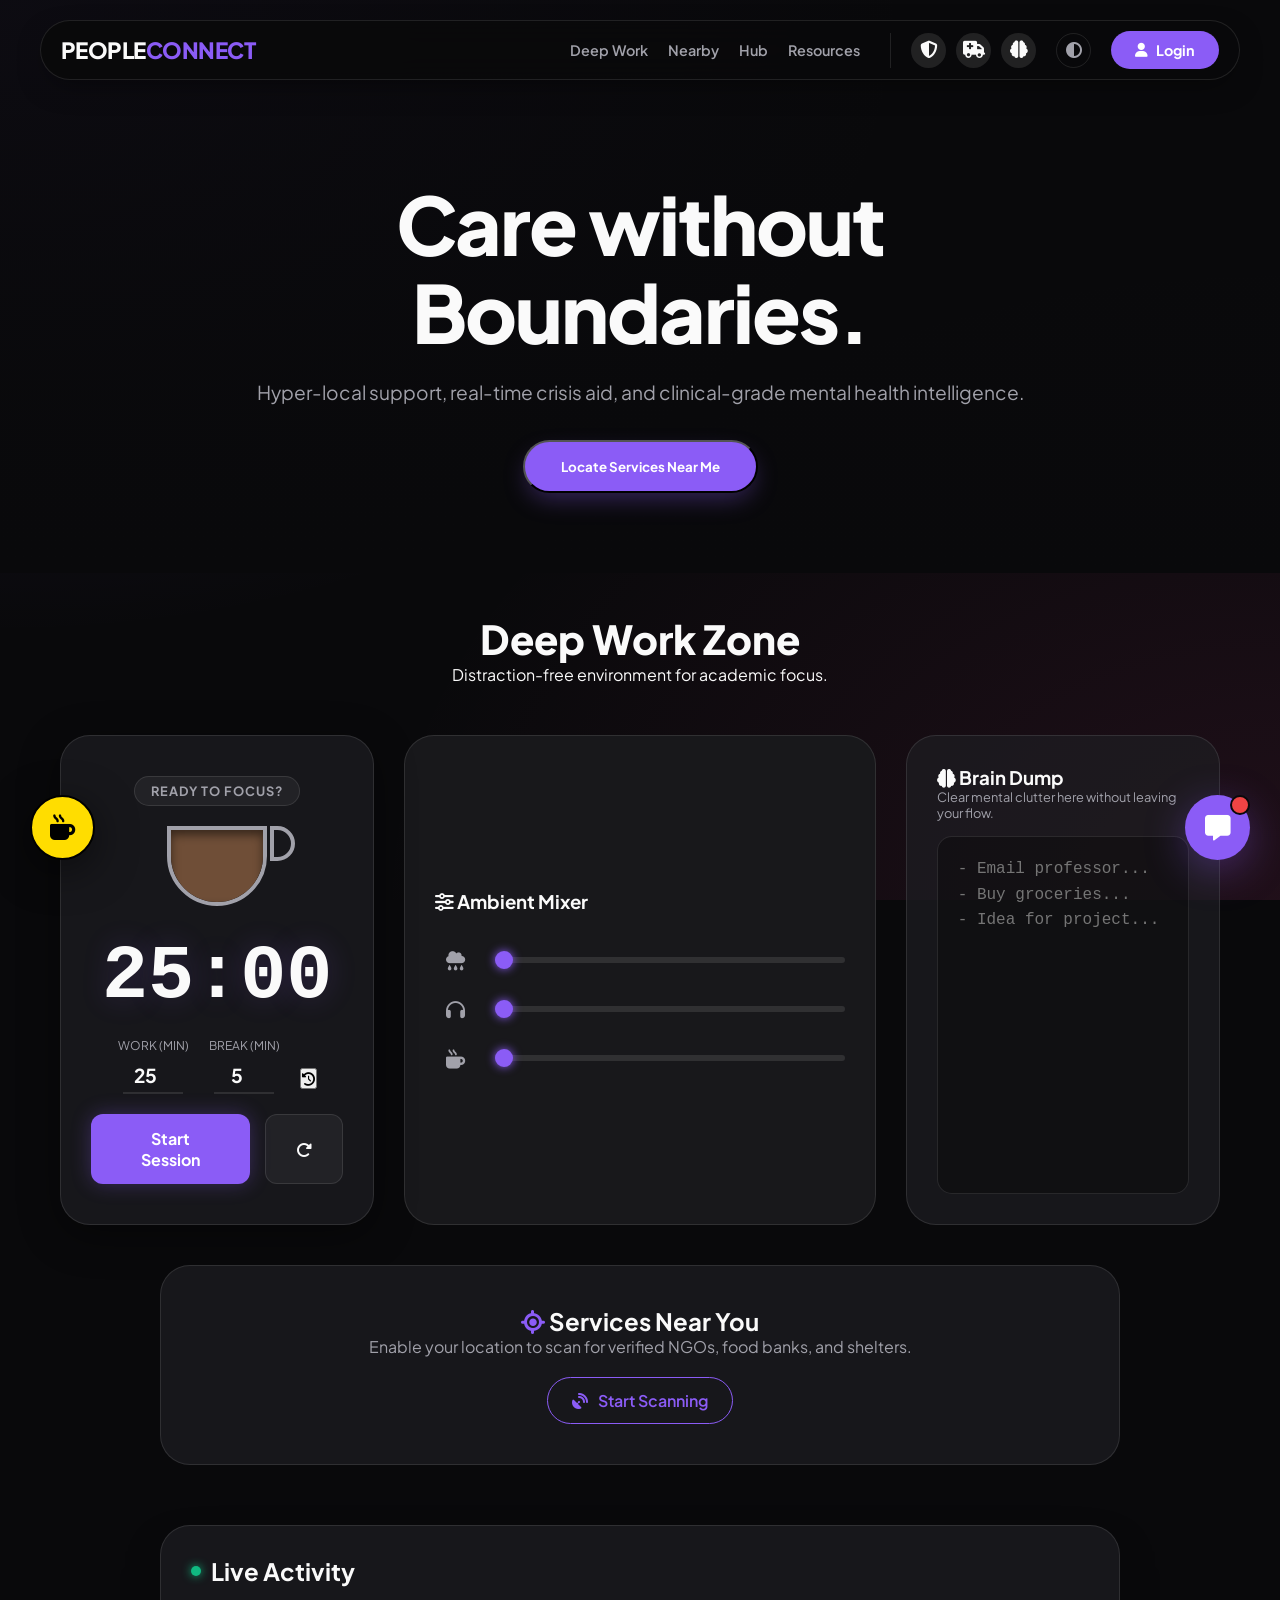
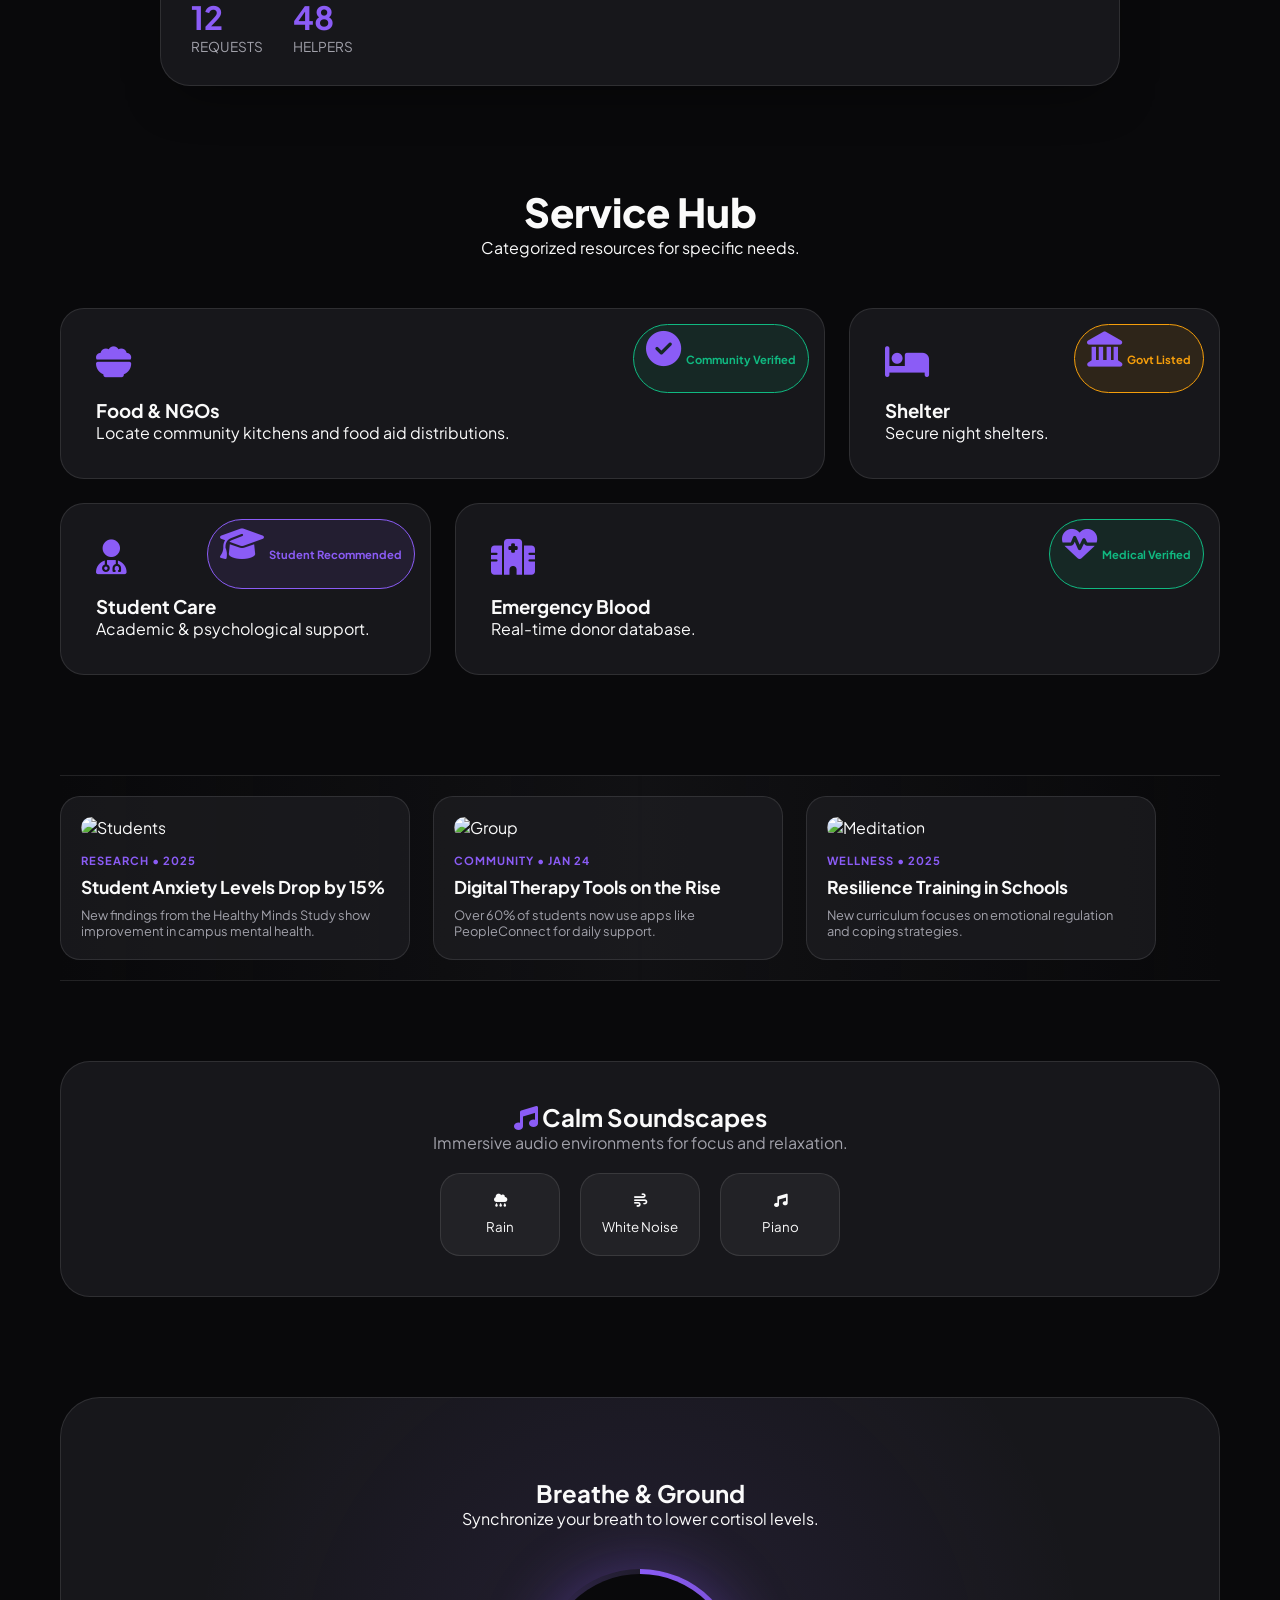
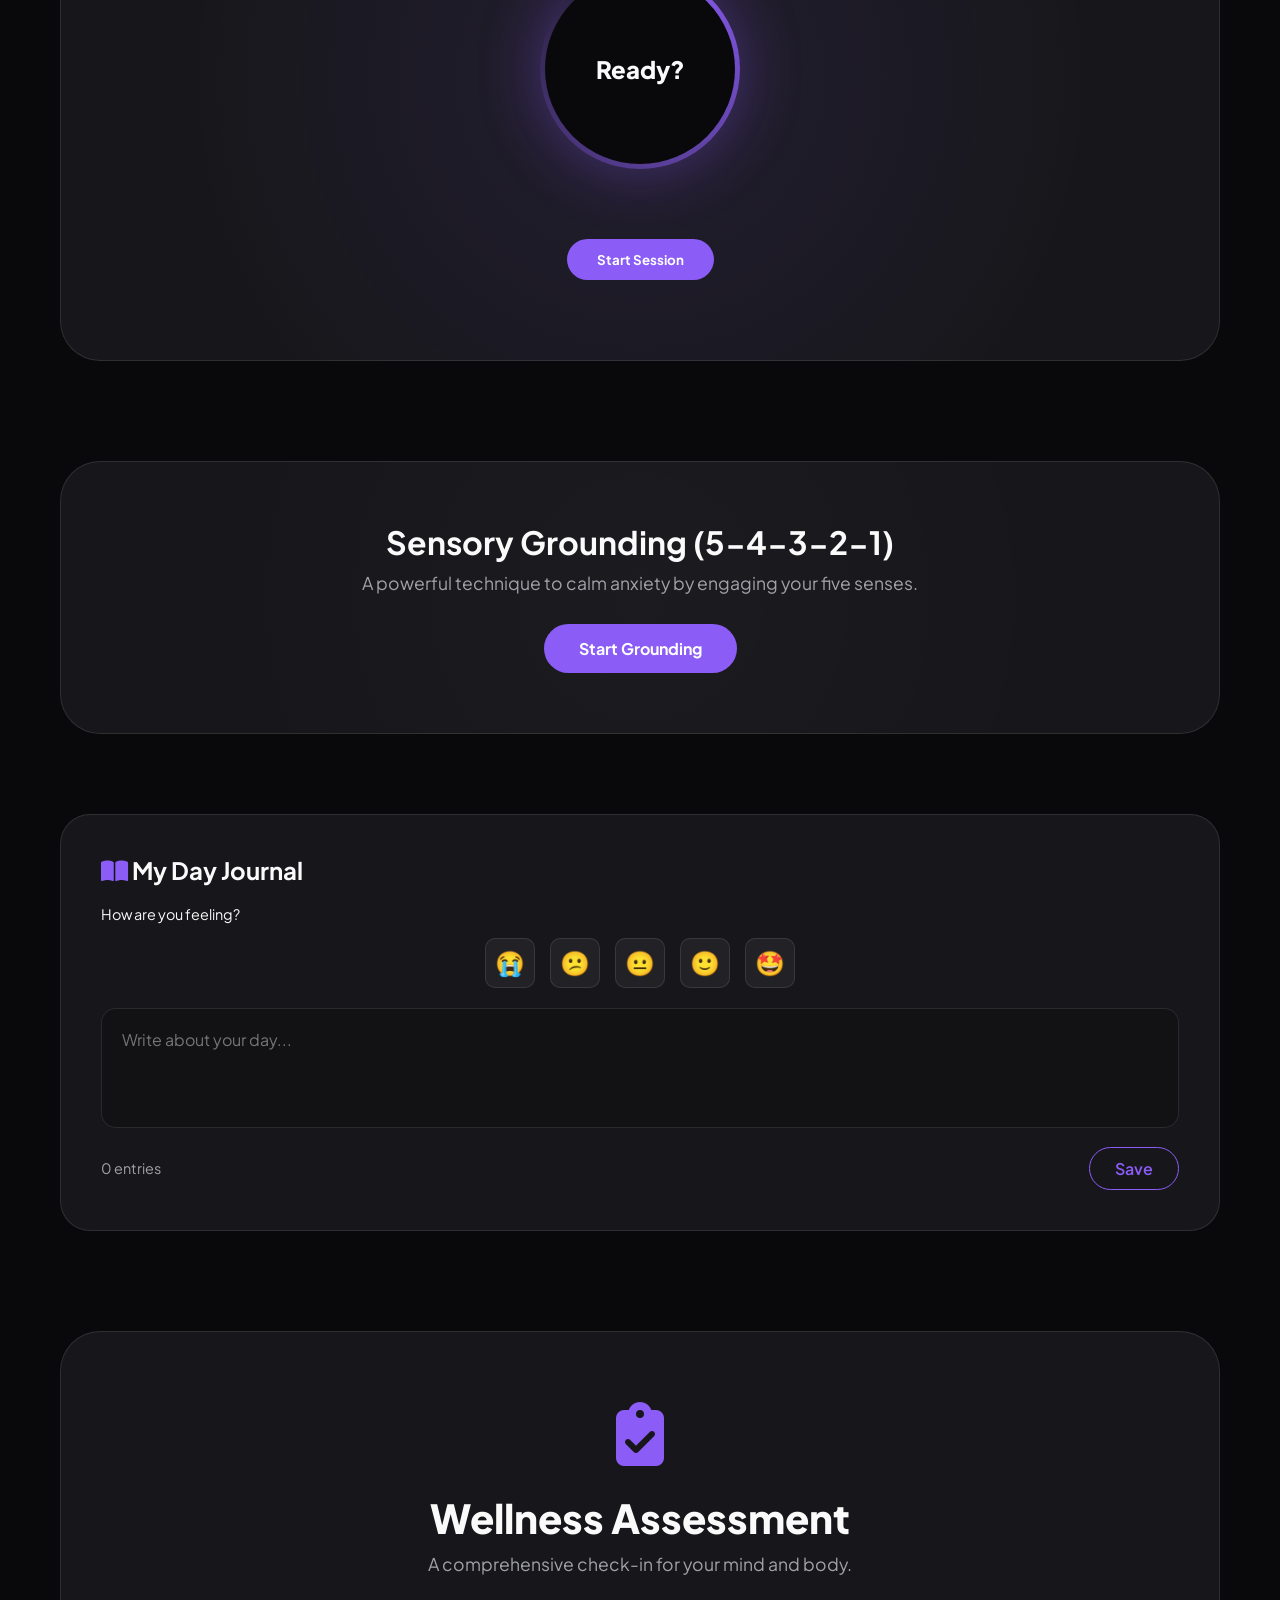
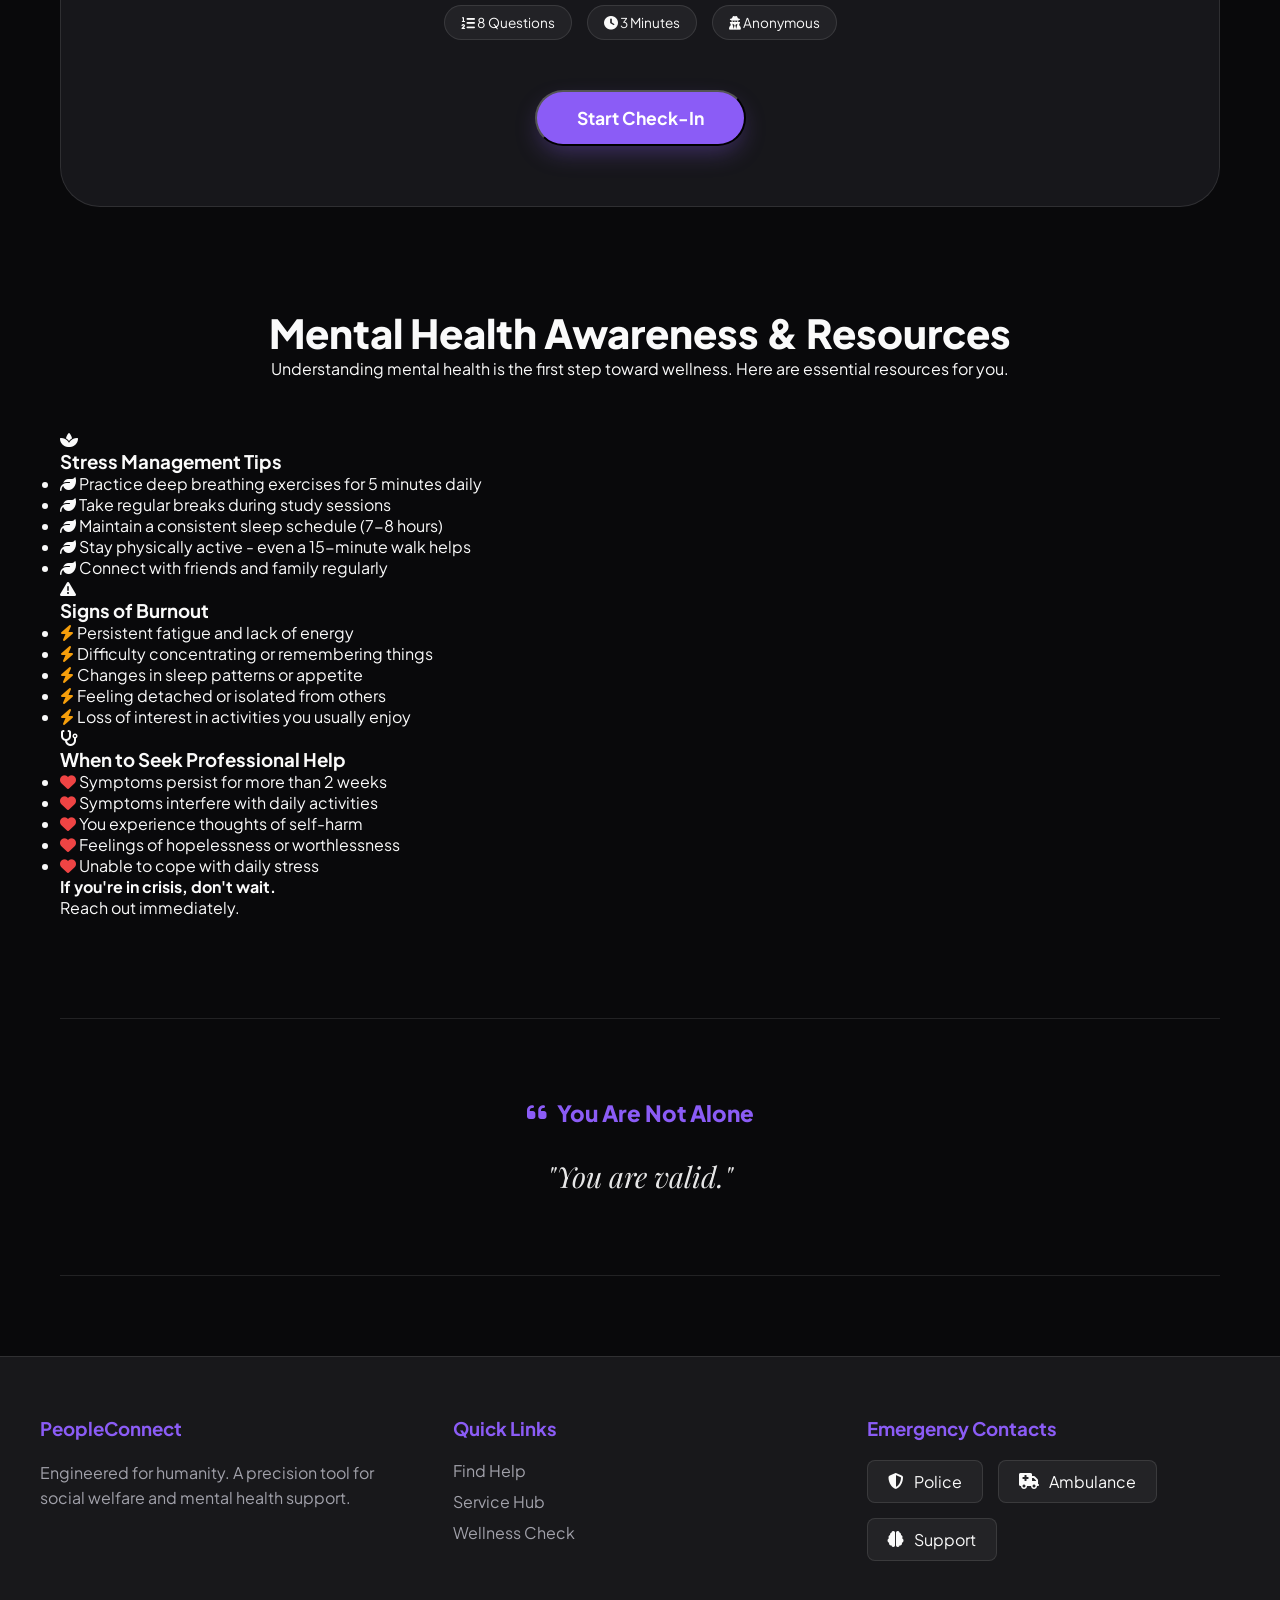
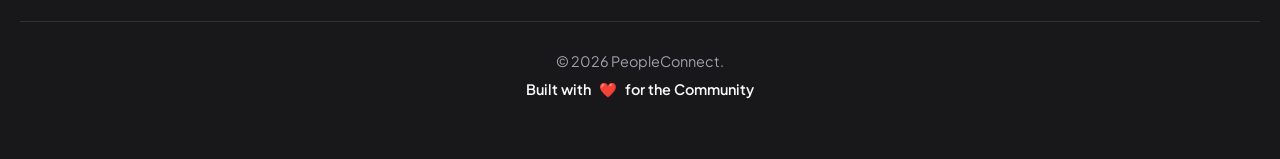
==== index.html @ 2149bcf3 "BUGS FIXED AND SOME FEATURES ADDED ! Here is the updated announcement message, including the importa" ====
<!DOCTYPE html>
<html lang="en">
<head>
<meta charset="UTF-8">
<meta name="viewport" content="width=device-width, initial-scale=1.0">
<title>PeopleConnect | Elite Support Ecosystem</title>

<link href="https://fonts.googleapis.com/css2?family=Plus+Jakarta+Sans:wght@300;400;500;600;700;800&display=swap" rel="stylesheet">
<link href="https://fonts.googleapis.com/css2?family=Playfair+Display:ital,wght@1,500&display=swap" rel="stylesheet">
<link rel="stylesheet" href="https://cdnjs.cloudflare.com/ajax/libs/font-awesome/6.5.1/css/all.min.css">

<script src="https://cdnjs.cloudflare.com/ajax/libs/jspdf/2.5.1/jspdf.umd.min.js"></script>
<script src="https://cdnjs.cloudflare.com/ajax/libs/jspdf-autotable/3.8.2/jspdf.plugin.autotable.min.js"></script>

<link rel="stylesheet" href="style.css">
</head>

<body>

<a href="https://buymeacoffee.com/prakhar_codess" target="_blank" id="bmc-btn" title="Buy Me a Coffee">
    <i class="fa-solid fa-mug-hot"></i>
</a>

<div id="auth-modal" class="modal-overlay">
    <div class="auth-box">
        <i class="fa-solid fa-xmark auth-close" onclick="closeAuth()"></i>
        <div id="login-form" class="form-container active">
            <div class="auth-header"><h2>Welcome Back</h2><p>Login to access tools</p></div>
            <div id="login-error" class="auth-error">Incorrect password. Please try again.</div>
            <form class="auth-form" onsubmit="handleLogin(event)">
                <div class="input-group"><input type="email" id="login-email" required placeholder=" "><label>Email</label></div>
                <div class="input-group"><input type="password" id="login-pass" required placeholder=" "><label>Password</label></div>
                <button type="submit" class="auth-submit" id="login-btn"><span>Log In</span></button>
            </form>
            <div class="social-login">
                <div class="social-btn" onclick="handleSocialLogin('Google')"><i class="fa-brands fa-google"></i> Google</div>
                <div class="social-btn" onclick="handleSocialLogin('GitHub')"><i class="fa-brands fa-github"></i> GitHub</div>
            </div>
            <div class="auth-switch">New here? <span onclick="switchAuth('register')">Create Account</span></div>
        </div>
        <div id="register-form" class="form-container">
            <div class="auth-header"><h2>Join Us</h2><p>Create your account</p></div>
            <form class="auth-form" onsubmit="handleRegister(event)">
                <div class="input-group"><input type="text" id="reg-name" required placeholder=" "><label>Full Name</label></div>
                <div class="input-group"><input type="email" id="reg-email" required placeholder=" "><label>Email</label></div>
                <div class="input-group"><input type="password" id="reg-pass" required placeholder=" "><label>Password</label></div>
                <button type="submit" class="auth-submit" id="reg-btn"><span>Sign Up</span></button>
            </form>
            <div class="auth-switch">Already have an account? <span onclick="switchAuth('login')">Log In</span></div>
        </div>
    </div>
</div>

<div id="profile-modal" class="modal-overlay">
    <div class="profile-box">
        <i class="fa-solid fa-xmark auth-close" onclick="closeProfile()"></i>
        <div class="profile-header">
            <div class="profile-avatar-lg" id="p-avatar">JD</div>
            <h2 id="p-name" style="letter-spacing: -0.5px;">John Doe</h2>
            <div style="display: inline-block; margin-top: 8px; padding: 4px 12px; background: rgba(255,255,255,0.05); border-radius: 50px; font-size: 0.75rem; color: var(--muted);">Member since 2026</div>
        </div>
        
        <div class="profile-body" id="profile-main-view">
            <div class="perf-card" onclick="viewUserHistory('focus')">
                <div class="perf-icon"><i class="fa-solid fa-hourglass-half"></i></div>
                <div>
                    <p style="color:var(--muted); font-size:0.75rem; text-transform: uppercase; letter-spacing: 1px;">Focus Time</p>
                    <h4 style="font-size:1rem; font-weight: 600;" id="p-focus-time">0 mins</h4>
                </div>
            </div>

            <div class="perf-card" onclick="viewUserHistory('surveys')">
                <div class="perf-icon"><i class="fa-solid fa-wave-square"></i></div>
                <div>
                    <p style="color:var(--muted); font-size:0.75rem; text-transform: uppercase; letter-spacing: 1px;">Stress Assessment</p>
                    <h4 style="font-size:1rem; font-weight: 600;" id="p-mood">Not assessed yet</h4>
                </div>
            </div>
            <div class="perf-card" onclick="viewUserHistory('journals')">
                <div class="perf-icon"><i class="fa-solid fa-pen-nib"></i></div>
                <div>
                    <p style="color:var(--muted); font-size:0.75rem; text-transform: uppercase; letter-spacing: 1px;">Reflection Log</p>
                    <h4 style="font-size:1rem; font-weight: 600;" id="p-journal">0 saved entries</h4>
                </div>
            </div>
            <button class="logout-btn" onclick="logout()"><i class="fa-solid fa-arrow-right-from-bracket"></i> Log Out</button>
        </div>

        <div class="history-view" id="profile-history-view">
            <div style="display:flex; justify-content:space-between; align-items:center; margin-bottom:15px;">
                <button class="back-btn" onclick="backToProfileMain()"><i class="fa-solid fa-arrow-left"></i> Back</button>
                <button id="hist-download-btn" class="download-btn-small" style="display:none;" onclick="downloadFocusReport()"><i class="fa-solid fa-download"></i> PDF</button>
            </div>
            <h3 id="history-title" style="margin-bottom: 15px; font-size: 1.2rem;">History</h3>
            <div id="history-content" style="max-height: 300px; overflow-y: auto;">
            </div>
        </div>
    </div>
</div>

<div id="admin-modal" class="modal-overlay">
    <div class="admin-box">
        <div class="admin-header">
            <div style="display:flex; gap:20px;">
                <button class="tab-btn active" onclick="switchAdminTab('users')">All Users</button>
                <button class="tab-btn" onclick="switchAdminTab('surveys')">Survey Data</button>
                <button class="tab-btn" onclick="switchAdminTab('journals')">Journal Entries</button>
            </div>
            <div style="display:flex; gap:15px; align-items:center;">
                <button class="download-btn" onclick="downloadAdminReport()"><i class="fa-solid fa-file-pdf"></i> Download Database</button>
                <i class="fa-solid fa-xmark auth-close" style="position:relative; top:0; right:0;" onclick="closeAdmin()"></i>
            </div>
        </div>
        <div class="admin-content" id="admin-view">
            </div>
    </div>
</div>

<nav>
  <div class="logo">PEOPLE<span>CONNECT</span></div>
  <div class="nav-links">
    <a href="#deepwork" class="link">Deep Work</a>
    <a href="#locator" class="link">Nearby</a>
    <a href="#hub" class="link">Hub</a>
    <a href="#awareness" class="link">Resources</a>
    <div class="nav-emergency">
        <a href="tel:100" class="em-icon police" title="Police"><i class="fa-solid fa-shield-halved"></i></a>
        <a href="tel:108" class="em-icon ambulance" title="Ambulance"><i class="fa-solid fa-truck-medical"></i></a>
        <a href="tel:18005990019" class="em-icon support" title="Support"><i class="fa-solid fa-brain"></i></a>
    </div>
    <span class="toggle-btn" onclick="toggleTheme()"><i class="fa-solid fa-circle-half-stroke"></i></span>
    <button id="nav-login-btn" class="login-btn-nav" onclick="openAuth()"><i class="fa-solid fa-user"></i> Login</button>
    <button id="nav-admin-btn" class="login-btn-nav admin-badge" style="display:none;" onclick="openAdmin()"><i class="fa-solid fa-lock"></i> Admin Panel</button>
    <div id="nav-user-profile" class="user-profile-nav" onclick="openProfile()">
        <div class="user-avatar" id="nav-avatar">JD</div>
        <span style="font-size:0.9rem; font-weight:600;" id="nav-name">John Doe</span>
    </div>
  </div>
</nav>

<header id="hero-header">
  <div class="hero">
    <h1>Care without<br>Boundaries.</h1>
    <p>Hyper-local support, real-time crisis aid, and clinical-grade mental health intelligence.</p>
    <button class="cta-btn" onclick="checkAuth('geo')">Locate Services Near Me</button>
  </div>
</header>

<section id="deepwork" class="deep-work-section">
    <div class="section-head">
        <h2>Deep Work Zone</h2>
        <p>Distraction-free environment for academic focus.</p>
    </div>
    <div class="focus-container">
        
        <div class="focus-timer-box" id="focus-box">
            <div class="timer-progress-bar" id="timer-bar"></div>
            <span id="timer-status" class="timer-status-badge">Ready to Focus?</span>
            <div style="position:relative; width:100px; margin:0 auto;">
                <div class="steam-container">
                    <div class="steam"></div><div class="steam"></div><div class="steam"></div>
                </div>
                <div class="coffee-cup">
                    <div class="coffee-liquid" id="coffee-liquid"></div>
                </div>
                <div class="coffee-handle"></div>
            </div>
            <div class="timer-display" id="timer-display">25:00</div>
            <div class="timer-settings">
                <div class="setting-grp">
                    <label>Work (min)</label>
                    <input type="number" id="work-dur" class="time-input" value="25" min="1" max="90" onchange="updateDuration()">
                </div>
                <div class="setting-grp">
                    <label>Break (min)</label>
                    <input type="number" id="break-dur" class="time-input" value="5" min="1" max="30" onchange="updateDuration()">
                </div>
                <div class="setting-grp" style="justify-content:flex-end; padding-bottom:5px;">
                     <button class="focus-hist-btn" onclick="checkAuth('focus_hist')" title="View Past Sessions"><i class="fa-solid fa-clock-rotate-left"></i></button>
                </div>
            </div>
            <div class="timer-controls">
                <button class="btn-focus btn-start" id="start-btn" onclick="toggleTimer()">Start Session</button>
                <button class="btn-focus btn-reset" onclick="resetTimer()"><i class="fa-solid fa-rotate-right"></i></button>
            </div>
        </div>

        <div class="focus-mixer">
            <h3 style="margin-bottom:10px;"><i class="fa-solid fa-sliders"></i> Ambient Mixer</h3>
            <div class="mixer-track">
                <div class="mixer-icon"><i class="fa-solid fa-cloud-rain"></i></div>
                <input type="range" min="0" max="100" value="0" class="mixer-slider" oninput="adjVol('rain', this.value)">
            </div>
            <div class="mixer-track">
                <div class="mixer-icon"><i class="fa-solid fa-headphones"></i></div>
                <input type="range" min="0" max="100" value="0" class="mixer-slider" oninput="adjVol('lofi', this.value)">
            </div>
            <div class="mixer-track">
                <div class="mixer-icon"><i class="fa-solid fa-mug-hot"></i></div>
                <input type="range" min="0" max="100" value="0" class="mixer-slider" oninput="adjVol('cafe', this.value)">
            </div>
            <audio id="dw-rain" loop src="gentle-rain-07-437321.mp3"></audio>
            <audio id="dw-lofi" loop src="https://cdn.pixabay.com/download/audio/2022/05/27/audio_1808fbf07a.mp3?filename=lofi-study-112191.mp3"></audio>
            <audio id="dw-cafe" loop src="cafe-noise-32940.mp3"></audio>
        </div>

        <div class="focus-notes">
            <h3><i class="fa-solid fa-brain"></i> Brain Dump</h3>
            <p style="font-size:0.8rem; color:var(--muted);">Clear mental clutter here without leaving your flow.</p>
            <textarea class="distraction-pad" id="distract-pad" placeholder="- Email professor... 
- Buy groceries... 
- Idea for project..." oninput="saveDistractions()"></textarea>
        </div>
    </div>
</section>

<div id="locator" class="geo-section">
    <div class="geo-card">
        <div class="geo-header">
            <h2><i class="fa-solid fa-location-crosshairs" style="color:var(--primary)"></i> Services Near You</h2>
            <p style="color:var(--muted)">Enable your location to scan for verified NGOs, food banks, and shelters.</p>
            <button class="geo-btn" onclick="checkAuth('geo')"><i class="fa-solid fa-satellite-dish"></i> Start Scanning</button>
        </div>
        <div id="geo-loader" class="radar-loader"></div>
        <div id="geo-results" class="local-results">
            <div class="loc-card">
                <div class="loc-header"><h3><i class="fa-solid fa-utensils"></i> Community Kitchen</h3><span class="loc-badge badge-open">OPEN NOW</span></div>
                <span class="loc-dist"><i class="fa-solid fa-location-dot"></i> 0.8 km away</span>
                <p class="loc-desc">Free nutritional meals for students and families. No ID required.</p>
                <a href="https://www.google.com/maps/dir/?api=1&destination=Community+Kitchen+Near+Me" target="_blank" class="loc-btn"><i class="fa-solid fa-diamond-turn-right"></i> Get Directions</a>
            </div>
            <div class="loc-card">
                <div class="loc-header"><h3><i class="fa-solid fa-bed"></i> Night Shelter #4</h3><span class="loc-badge badge-close">CLOSING SOON</span></div>
                <span class="loc-dist"><i class="fa-solid fa-location-dot"></i> 1.2 km away</span>
                <p class="loc-desc">Safe sleeping arrangement for tonight. Blankets provided.</p>
                <a href="https://www.google.com/maps/dir/?api=1&destination=Night+Shelter" target="_blank" class="loc-btn"><i class="fa-solid fa-diamond-turn-right"></i> Get Directions</a>
            </div>
             <div class="loc-card">
                <div class="loc-header"><h3><i class="fa-solid fa-user-doctor"></i> City Clinic</h3><span class="loc-badge badge-medical">MEDICAL</span></div>
                <span class="loc-dist"><i class="fa-solid fa-location-dot"></i> 2.5 km away</span>
                <p class="loc-desc">Emergency first aid and counseling services available 24/7.</p>
                <a href="https://www.google.com/maps/dir/?api=1&destination=City+Clinic" target="_blank" class="loc-btn"><i class="fa-solid fa-diamond-turn-right"></i> Get Directions</a>
            </div>
        </div>
    </div>
</div>

<div class="pulse-section">
    <div class="pulse-card">
        <div class="pulse-info">
            <h2><div class="live-dot"></div> Live Activity</h2>
            <div class="pulse-numbers"><div class="p-stat"><h3 id="req-live">12</h3><p>Requests</p></div><div class="p-stat"><h3 id="vol-live">48</h3><p>Helpers</p></div></div>
        </div>
        <div class="graph-visualizer">
            <div class="bar" style="animation-duration: 0.8s"></div><div class="bar" style="animation-duration: 1.2s"></div><div class="bar" style="animation-duration: 0.5s"></div><div class="bar" style="animation-duration: 1.0s"></div>
            <div class="bar" style="animation-duration: 0.7s"></div><div class="bar" style="animation-duration: 1.5s"></div><div class="bar" style="animation-duration: 0.9s"></div><div class="bar" style="animation-duration: 0.6s"></div>
        </div>
    </div>
</div>

<main class="container">
<section id="hub">
  <div class="section-head"><h2>Service Hub</h2><p>Categorized resources for specific needs.</p></div>
  <div class="grid">
    <div class="card large"><div class="trust-badge verify-c"><i class="fa-solid fa-check-circle"></i> Community Verified</div><i class="fa-solid fa-bowl-food"></i><h3>Food & NGOs</h3><p>Locate community kitchens and food aid distributions.</p></div>
    <div class="card"><div class="trust-badge verify-g"><i class="fa-solid fa-landmark"></i> Govt Listed</div><i class="fa-solid fa-bed"></i><h3>Shelter</h3><p>Secure night shelters.</p></div>
    <div class="card"><div class="trust-badge verify-s"><i class="fa-solid fa-graduation-cap"></i> Student Recommended</div><i class="fa-solid fa-user-doctor"></i><h3>Student Care</h3><p>Academic & psychological support.</p></div>
    <div class="card large"><div class="trust-badge verify-c"><i class="fa-solid fa-heart-pulse"></i> Medical Verified</div><i class="fa-solid fa-hospital"></i><h3>Emergency Blood</h3><p>Real-time donor database.</p></div>
  </div>
</section>

<section class="news-section">
    <div class="news-container">
        <div class="news-track">
            <div class="news-card"><img src="https://images.unsplash.com/photo-1523240795612-9a054b0db644?q=80&w=400&auto=format&fit=crop" class="news-img" alt="Students"><div class="news-badge">RESEARCH • 2025</div><div class="news-title">Student Anxiety Levels Drop by 15%</div><div class="news-date">New findings from the Healthy Minds Study show improvement in campus mental health.</div></div>
            <div class="news-card"><img src="https://images.unsplash.com/photo-1552664730-d307ca884978?q=80&w=400&auto=format&fit=crop" class="news-img" alt="Group"><div class="news-badge">COMMUNITY • JAN 24</div><div class="news-title">Digital Therapy Tools on the Rise</div><div class="news-date">Over 60% of students now use apps like PeopleConnect for daily support.</div></div>
            <div class="news-card"><img src="https://images.unsplash.com/photo-1544717305-2782549b5136?q=80&w=400&auto=format&fit=crop" class="news-img" alt="Meditation"><div class="news-badge">WELLNESS • 2025</div><div class="news-title">Resilience Training in Schools</div><div class="news-date">New curriculum focuses on emotional regulation and coping strategies.</div></div>
        </div>
    </div>
</section>

<section class="sound-section">
    <h2><i class="fa-solid fa-music" style="color:var(--primary)"></i> Calm Soundscapes</h2>
    <p style="color:var(--muted)">Immersive audio environments for focus and relaxation.</p>
    <div class="sound-grid">
        <button class="sound-btn" onclick="toggleSound('rain', this)"><i class="fa-solid fa-cloud-rain"></i> Rain</button>
        <button class="sound-btn" onclick="toggleSound('white', this)"><i class="fa-solid fa-wind"></i> White Noise</button>
        <button class="sound-btn" onclick="toggleSound('piano', this)"><i class="fa-solid fa-music"></i> Piano</button>
    </div>
    <audio id="audio-rain" loop src="gentle-rain-07-437321.mp3"></audio>
    <audio id="audio-white" loop src="cafe-noise-32940.mp3"></audio>
    <audio id="audio-piano" loop src="https://cdn.pixabay.com/download/audio/2022/03/09/audio_c8c8a73467.mp3?filename=meditation-piano-11516.mp3"></audio>
</section>

<section id="breathe">
    <div class="breathe-box">
        <h2>Breathe & Ground</h2>
        <p>Synchronize your breath to lower cortisol levels.</p>
        <div class="breath-circle"><span class="breath-text" id="breath-txt">Ready?</span></div>
        <button id="breath-btn" class="breathe-control" onclick="checkAuth('breathe')">Start Session</button>
        <div id="breath-results" class="breathe-results"><h3><i class="fa-solid fa-heart-pulse"></i> Session Complete</h3><p>Great job. Your nervous system is regulating.</p></div>
    </div>
</section>

<section id="grounding">
    <div class="grounding-box">
        <div id="ground-welcome"><h2 class="ground-title">Sensory Grounding (5-4-3-2-1)</h2><p class="ground-desc">A powerful technique to calm anxiety by engaging your five senses.</p><button class="ground-btn" onclick="checkAuth('ground')">Start Grounding</button></div>
        <div id="ground-steps" style="display:none;">
            <div class="ground-step active" id="g-step-1"><span class="ground-count">5</span><div class="ground-icon"><i class="fa-solid fa-eye"></i></div><h3 class="ground-title">Acknowledge 5 things you see</h3><button class="ground-btn" onclick="nextGround(2)">Next <i class="fa-solid fa-arrow-right"></i></button></div>
            <div class="ground-step" id="g-step-2"><span class="ground-count">4</span><div class="ground-icon"><i class="fa-solid fa-hand-holding-heart"></i></div><h3 class="ground-title">Acknowledge 4 things you touch</h3><button class="ground-btn" onclick="nextGround(3)">Next <i class="fa-solid fa-arrow-right"></i></button></div>
            <div class="ground-step" id="g-step-3"><span class="ground-count">3</span><div class="ground-icon"><i class="fa-solid fa-ear-listen"></i></div><h3 class="ground-title">Acknowledge 3 things you hear</h3><button class="ground-btn" onclick="nextGround(4)">Next <i class="fa-solid fa-arrow-right"></i></button></div>
            <div class="ground-step" id="g-step-4"><span class="ground-count">2</span><div class="ground-icon"><i class="fa-solid fa-wind"></i></div><h3 class="ground-title">Acknowledge 2 things you smell</h3><button class="ground-btn" onclick="nextGround(5)">Next <i class="fa-solid fa-arrow-right"></i></button></div>
            <div class="ground-step" id="g-step-5"><span class="ground-count">1</span><div class="ground-icon"><i class="fa-solid fa-mug-hot"></i></div><h3 class="ground-title">Acknowledge 1 thing you taste</h3><button class="ground-btn" onclick="finishGround()">Finish <i class="fa-solid fa-check"></i></button></div>
            <div class="ground-step" id="g-step-done"><div class="ground-icon" style="color:var(--success)"><i class="fa-solid fa-seedling"></i></div><h3 class="ground-title">Grounding Complete</h3><p class="ground-desc">You have successfully centered yourself.</p><button class="ground-btn" onclick="resetGround()">Close</button></div>
        </div>
    </div>
</section>

<section id="journal" class="journal-section">
    <h2><i class="fa-solid fa-book-open" style="color:var(--primary)"></i> My Day Journal</h2>
    <div style="margin-top:20px;">
        <p style="font-size:0.9rem; margin-bottom:10px;">How are you feeling?</p>
        <div class="mood-bar">
            <button class="mood-btn" onclick="selectMood('😭')">😭</button>
            <button class="mood-btn" onclick="selectMood('😕')">😕</button>
            <button class="mood-btn" onclick="selectMood('😐')">😐</button>
            <button class="mood-btn" onclick="selectMood('🙂')">🙂</button>
            <button class="mood-btn" onclick="selectMood('🤩')">🤩</button>
        </div>
    </div>
    <textarea id="journal-entry" class="journal-area" placeholder="Write about your day..."></textarea>
    <div style="display:flex; justify-content:space-between; margin-top:15px; align-items:center;">
        <span id="entry-count" style="color:var(--muted); font-size:0.9rem;">0 entries</span>
        <button class="geo-btn" style="margin:0; padding:10px 25px;" onclick="checkAuth('journal')">Save</button>
    </div>
</section>

<section id="mental">
    <div class="survey-box">
        <div id="survey-welcome" class="survey-welcome">
            <div class="survey-icon-float"><i class="fa-solid fa-clipboard-check"></i></div>
            <h2 style="font-size:2.5rem; margin-bottom:10px; font-weight:800;">Wellness Assessment</h2>
            <p style="color:var(--muted); max-width:600px; margin:0 auto 30px; font-size:1.1rem;">A comprehensive check-in for your mind and body.</p>
            <div class="survey-stats"><span class="stat-chip"><i class="fa-solid fa-list-ol"></i> 8 Questions</span><span class="stat-chip"><i class="fa-solid fa-clock"></i> 3 Minutes</span><span class="stat-chip"><i class="fa-solid fa-user-secret"></i> Anonymous</span></div>
            <button class="cta-btn" style="padding:15px 40px; font-size:1.1rem; margin-top: 20px;" onclick="checkAuth('survey')">Start Check-In</button>
        </div>
        <div id="survey-ui" class="survey-ui">
            <div class="progress-container"><div class="progress-fill" id="survey-fill"></div></div>
            <div id="question-wrapper"></div>
            <div class="survey-nav"><button class="nav-btn btn-prev" id="prev-btn" onclick="prevQuestion()" disabled>Previous</button><button class="nav-btn btn-next" id="next-btn" onclick="nextQuestion()">Next</button></div>
        </div>
        <div id="survey-results" style="display:none; text-align:center; animation:fadeIn 0.5s; padding-top:20px;">
            <div class="score-circle"><div class="score-inner"><div class="score-val" id="result-score">--</div><div class="score-label">Wellness Score</div></div></div>
            <h2 id="res-mood" style="font-size:2rem; color:var(--primary); margin-bottom:10px;">Analyzing...</h2>
            <p id="res-desc" style="color:var(--muted); max-width:600px; margin:0 auto 30px;"></p>
            <div style="display:flex; justify-content:center; gap:15px;"><button class="loc-btn" style="width:auto;" onclick="location.reload()">Retake</button><button class="loc-btn" style="width:auto; background:var(--primary); border:none;" onclick="downloadReport()">Download Report</button></div>
        </div>
    </div>
</section>

<section id="awareness" class="awareness-section">
    <div class="section-head">
        <h2>Mental Health Awareness & Resources</h2>
        <p>Understanding mental health is the first step toward wellness. Here are essential resources for you.</p>
    </div>
    <div class="awareness-grid">
        <div class="aware-card delay-1">
            <div class="aware-icon-box"><i class="fa-solid fa-spa"></i></div>
            <h3>Stress Management Tips</h3>
            <ul class="aware-list">
                <li><i class="fa-solid fa-leaf"></i> Practice deep breathing exercises for 5 minutes daily</li>
                <li><i class="fa-solid fa-leaf"></i> Take regular breaks during study sessions</li>
                <li><i class="fa-solid fa-leaf"></i> Maintain a consistent sleep schedule (7-8 hours)</li>
                <li><i class="fa-solid fa-leaf"></i> Stay physically active - even a 15-minute walk helps</li>
                <li><i class="fa-solid fa-leaf"></i> Connect with friends and family regularly</li>
            </ul>
        </div>

        <div class="aware-card delay-2">
            <div class="aware-icon-box warn-icon"><i class="fa-solid fa-triangle-exclamation"></i></div>
            <h3>Signs of Burnout</h3>
            <ul class="aware-list">
                <li><i class="fa-solid fa-bolt" style="color:var(--warning)"></i> Persistent fatigue and lack of energy</li>
                <li><i class="fa-solid fa-bolt" style="color:var(--warning)"></i> Difficulty concentrating or remembering things</li>
                <li><i class="fa-solid fa-bolt" style="color:var(--warning)"></i> Changes in sleep patterns or appetite</li>
                <li><i class="fa-solid fa-bolt" style="color:var(--warning)"></i> Feeling detached or isolated from others</li>
                <li><i class="fa-solid fa-bolt" style="color:var(--warning)"></i> Loss of interest in activities you usually enjoy</li>
            </ul>
        </div>

        <div class="aware-card delay-3">
            <div class="aware-icon-box med-icon"><i class="fa-solid fa-stethoscope"></i></div>
            <h3>When to Seek Professional Help</h3>
            <ul class="aware-list">
                <li><i class="fa-solid fa-heart" style="color:var(--danger)"></i> Symptoms persist for more than 2 weeks</li>
                <li><i class="fa-solid fa-heart" style="color:var(--danger)"></i> Symptoms interfere with daily activities</li>
                <li><i class="fa-solid fa-heart" style="color:var(--danger)"></i> You experience thoughts of self-harm</li>
                <li><i class="fa-solid fa-heart" style="color:var(--danger)"></i> Feelings of hopelessness or worthlessness</li>
                <li><i class="fa-solid fa-heart" style="color:var(--danger)"></i> Unable to cope with daily stress</li>
            </ul>
            <div class="crisis-box-internal">
                <h4>If you're in crisis, don't wait.</h4>
                <p>Reach out immediately.</p>
            </div>
        </div>
    </div>
</section>

<section class="anon-wall"><div class="anon-title"><i class="fa-solid fa-quote-left"></i> You Are Not Alone</div><div id="quote-display" class="quote-box">"You are valid."</div></section>
</main>

<footer>
    <div class="footer-grid">
        <div class="footer-col"><h3>PeopleConnect</h3><p style="line-height:1.6; color:var(--muted);">Engineered for humanity. A precision tool for social welfare and mental health support.</p></div>
        <div class="footer-col"><h3>Quick Links</h3><a href="#locator" class="footer-link">Find Help</a><a href="#hub" class="footer-link">Service Hub</a><a href="#mental" class="footer-link">Wellness Check</a></div>
        <div class="footer-col"><h3>Emergency Contacts</h3><div class="emergency-row"><a href="tel:100" class="foot-em-btn"><i class="fa-solid fa-shield-halved"></i> Police</a><a href="tel:108" class="foot-em-btn"><i class="fa-solid fa-truck-medical"></i> Ambulance</a><a href="tel:18005990019" class="foot-em-btn"><i class="fa-solid fa-brain"></i> Support</a></div></div>
    </div>
    <div class="bottom-bar"><div>© 2026 PeopleConnect.</div><div class="community-line">Built with <span style="color:var(--danger)">❤️</span> for the Community</div></div>
</footer>

<div id="chat-btn" onclick="toggleChat()"><i class="fa-solid fa-message"></i><div class="notif-badge"></div></div>
<div id="chat-interface"><div class="chat-head"><span>PC Assistant</span><i class="fa-solid fa-xmark" onclick="toggleChat()" style="cursor:pointer"></i></div><div class="chat-body" id="chat-box"><div class="chat-bubble bot-msg">Hello! Ask me about Food, Shelter, or Support.</div></div><div class="chat-foot"><input type="text" id="chat-input" placeholder="Type a message..." onkeypress="checkEnter(event)"><i class="fa-solid fa-paper-plane" style="color:var(--primary); cursor:pointer;" onclick="sendMsg()"></i></div></div>

<script src="script.js"></script>

</body>
</html>
---- style.css ----
/* ================= ROOT VARIABLES ================= */
:root{
  --primary: #8b5cf6;
  --primary-dark: #7c3aed;
  --glow: rgba(139,92,246,0.35);
  --bg: #09090b;
  --card: rgba(30,30,35,0.7);
  --glass: rgba(255, 255, 255, 0.05);
  --border: rgba(255,255,255,0.1);
  --text: #fafafa;
  --muted: #a1a1aa;
  --success: #10b981;
  --danger: #ef4444;
  --warning: #f59e0b;
  --medical: #6366f1;
  --coffee: #6F4E37;
  --coffee-light: #8B6248;
}

body.contrast{
  --bg: #ffffff;
  --card: #f4f4f5;
  --border: #e4e4e7;
  --text: #18181b;
  --muted: #52525b;
  --primary: #4f46e5;
  --glow: rgba(79, 70, 229, 0.2);
}

/* DEEP WORK FOCUS MODE OVERRIDES */
body.deep-focus-mode {
    --bg: #050505;
}
body.deep-focus-mode nav, 
body.deep-focus-mode footer,
body.deep-focus-mode #hero-header,
body.deep-focus-mode #locator,
body.deep-focus-mode #hub,
body.deep-focus-mode .news-section,
body.deep-focus-mode #chat-btn,
body.deep-focus-mode #bmc-btn {
    display: none !important;
    opacity: 0;
    pointer-events: none;
}
body.deep-focus-mode #deepwork {
    margin-top: 0;
    height: 100vh;
    display: flex;
    align-items: center;
    justify-content: center;
}

*{margin:0;padding:0;box-sizing:border-box;font-family:'Plus Jakarta Sans',sans-serif}
html{scroll-behavior:smooth}

body{
  background:var(--bg);
  color:var(--text);
  background-image:
    radial-gradient(at 0% 0%,rgba(139,92,246,.15),transparent 50%),
    radial-gradient(at 100% 100%,rgba(236,72,153,.1),transparent 50%);
  background-attachment:fixed;
  transition: background 0.3s, color 0.3s;
  overflow-x: hidden;
}

/* ================= NAV ================= */
nav{
  position:fixed;top:20px;left:50%;transform:translateX(-50%);
  width:95%;max-width:1200px;
  background:rgba(9,9,11,.9);
  backdrop-filter:blur(14px);
  border:1px solid var(--border);
  padding:10px 20px;border-radius:100px;
  display:flex;justify-content:space-between;align-items:center;
  z-index:1000;
  box-shadow: 0 10px 30px -10px rgba(0,0,0,0.5);
  transition: 0.5s;
}
.logo{font-size:1.4rem;font-weight:800;letter-spacing:-0.5px;}
.logo span{color:var(--primary)}

.nav-links { display:flex; align-items:center; gap:20px; }
.nav-links a.link {color:var(--muted);text-decoration:none;font-weight:600;font-size:0.9rem;transition:0.3s;}
.nav-links a.link:hover{color:var(--primary)}

.nav-emergency { display: flex; gap: 10px; align-items: center; border-left: 1px solid var(--border); padding-left: 20px; margin-left: 10px; }
.em-icon { 
    color: var(--text); font-size: 1.1rem; width: 35px; height: 35px; 
    border-radius: 50%; background: rgba(255,255,255,0.1); 
    display: flex; align-items: center; justify-content: center; 
    transition: 0.3s; text-decoration: none;
}
.em-icon:hover { transform: scale(1.1); }
.em-icon.police:hover { background: #3b82f6; }
.em-icon.ambulance:hover { background: #ef4444; }
.em-icon.support:hover { background: #ec4899; }

.toggle-btn{width:35px;height:35px;border-radius:50%;border:1px solid var(--border);display:flex;align-items:center;justify-content:center;cursor:pointer;color:var(--muted);}

/* LOGIN BUTTON IN NAV */
.login-btn-nav {
    background: var(--primary); color: white; border: none; padding: 10px 24px; 
    border-radius: 50px; font-weight: 700; cursor: pointer; transition: 0.3s;
    font-size: 0.9rem; display: flex; align-items: center; gap: 8px;
}
.login-btn-nav:hover { box-shadow: 0 0 15px var(--glow); transform: translateY(-2px); }

/* User Profile & Admin (Hidden by default) */
.user-profile-nav {
    display: none; align-items: center; gap: 10px; background: rgba(255,255,255,0.1);
    padding: 5px 15px 5px 5px; border-radius: 50px; cursor: pointer; transition: 0.3s;
}
.user-profile-nav:hover { background: rgba(255,255,255,0.15); }
.user-avatar { width: 32px; height: 32px; background: var(--success); border-radius: 50%; display: flex; align-items: center; justify-content: center; font-weight: 800; color: #000; font-size: 0.9rem; text-transform: uppercase; }

/* Admin Badge Style */
.admin-badge {
    background: #f59e0b !important;
    color: black !important;
}

/* ================= MODALS ================= */
.modal-overlay {
    position: fixed; inset: 0; background: rgba(0,0,0,0.7); backdrop-filter: blur(8px);
    z-index: 5000; display: none; align-items: center; justify-content: center;
    animation: fadeIn 0.3s ease;
}
.auth-box {
    width: 450px; background: #18181b; border: 1px solid var(--border);
    border-radius: 24px; padding: 40px; position: relative; overflow: hidden;
    box-shadow: 0 25px 50px -12px rgba(0,0,0,0.5);
    animation: slideUp 0.4s cubic-bezier(0.16, 1, 0.3, 1);
}

.profile-box { 
    width: 420px;
    background: #111113; 
    border: 1px solid rgba(255,255,255,0.08);
    border-radius: 28px;
    position: relative;
    overflow: hidden;
    box-shadow: 0 25px 50px -12px rgba(0,0,0,0.8);
    animation: slideUp 0.4s cubic-bezier(0.16, 1, 0.3, 1);
}

/* --- ADMIN PANEL STYLES --- */
.admin-box {
    width: 90%; max-width: 1000px; height: 80vh;
    background: #111113; border: 1px solid var(--border);
    border-radius: 24px; padding: 0; position: relative;
    display: flex; flex-direction: column;
    animation: slideUp 0.4s ease;
}
.admin-header {
    padding: 25px; border-bottom: 1px solid var(--border);
    display: flex; justify-content: space-between; align-items: center;
    background: rgba(255,255,255,0.02);
}
.admin-content { padding: 30px; overflow-y: auto; }
.data-table {
    width: 100%; border-collapse: collapse; margin-top: 20px;
}
.data-table th {
    text-align: left; padding: 15px; color: var(--muted); font-size: 0.85rem;
    border-bottom: 1px solid var(--border); text-transform: uppercase;
}
.data-table td {
    padding: 15px; border-bottom: 1px solid rgba(255,255,255,0.05);
    font-size: 0.95rem; color: var(--text);
}
.data-table tr:hover { background: rgba(255,255,255,0.02); }
.status-pill {
    padding: 4px 10px; border-radius: 50px; font-size: 0.75rem; font-weight: 700;
}
.status-good { background: rgba(16, 185, 129, 0.2); color: var(--success); }
.status-bad { background: rgba(239, 68, 68, 0.2); color: var(--danger); }
.tab-btn {
    background: transparent; border: none; color: var(--muted); padding: 10px 20px;
    cursor: pointer; font-weight: 600; border-bottom: 2px solid transparent;
}
.tab-btn.active { color: var(--primary); border-bottom-color: var(--primary); }

.download-btn {
    background: #27272a; color: white; border: 1px solid var(--border);
    padding: 8px 16px; border-radius: 8px; cursor: pointer; font-size: 0.85rem;
    transition: 0.3s; display: flex; align-items: center; gap: 8px;
}
.download-btn:hover { background: var(--primary); border-color: var(--primary); }

.auth-close { position: absolute; top: 20px; right: 20px; color: var(--muted); cursor: pointer; font-size: 1.2rem; transition: 0.3s; z-index: 10; }
.auth-close:hover { color: white; transform: rotate(90deg); }

.auth-header { text-align: center; margin-bottom: 30px; }
.auth-header h2 { font-size: 2rem; color: var(--text); margin-bottom: 5px; }
.auth-header p { color: var(--muted); font-size: 0.9rem; }

.profile-header { 
    background: linear-gradient(180deg, rgba(139, 92, 246, 0.15) 0%, transparent 100%); 
    padding: 50px 30px 30px; text-align: center; border-bottom: 1px solid var(--border);
}
.profile-avatar-lg { 
    width: 90px; height: 90px; background: var(--primary); color: white; 
    border-radius: 50%; font-size: 2.2rem; font-weight: 800; 
    display: flex; align-items: center; justify-content: center; margin: 0 auto 15px; 
    box-shadow: 0 0 30px rgba(139, 92, 246, 0.3); text-transform: uppercase; border: 4px solid #111113;
}

.profile-body { padding: 25px; display: flex; flex-direction: column; gap: 12px; }

.perf-card { 
    background: rgba(255,255,255,0.03); border: 1px solid var(--border); 
    border-radius: 18px; padding: 16px 20px; display: flex; align-items: center; gap: 15px; transition: 0.3s;
    cursor: pointer; position: relative;
}
.perf-card:hover { background: rgba(255,255,255,0.06); border-color: var(--primary); }
.perf-card::after { content: '\f054'; font-family: 'Font Awesome 6 Free'; font-weight: 900; position: absolute; right: 20px; color: var(--muted); font-size: 0.8rem; }

.perf-icon { 
    width: 44px; height: 44px; background: rgba(139,92,246,0.1); border-radius: 12px; 
    color: var(--primary); display: flex; align-items: center; justify-content: center; font-size: 1.2rem; 
}

/* User History View inside Profile */
.history-view { display: none; padding: 25px; }
.history-item { 
    background: rgba(255,255,255,0.03); border-radius: 12px; padding: 15px; margin-bottom: 10px; border: 1px solid var(--border);
}
.history-date { font-size: 0.75rem; color: var(--muted); margin-bottom: 5px; }
.history-val { font-size: 1rem; color: var(--text); }
.back-btn { background: transparent; border: none; color: var(--muted); cursor: pointer; margin-bottom: 15px; display: flex; align-items: center; gap: 5px; font-size: 0.9rem; }
.back-btn:hover { color: var(--text); }

.logout-btn { 
    width: 100%; padding: 15px; background: rgba(239, 68, 68, 0.1); border: 1px solid rgba(239, 68, 68, 0.2); 
    color: #ef4444; border-radius: 14px; cursor: pointer; font-weight: 700; margin-top: 15px; 
    transition: 0.3s; display: flex; align-items: center; justify-content: center; gap: 8px;
}
.logout-btn:hover { background: var(--danger); color: white; }

.auth-form { display: flex; flex-direction: column; gap: 20px; }
.input-group { position: relative; }
.input-group input {
    width: 100%; background: rgba(255,255,255,0.05); border: 1px solid var(--border);
    padding: 15px; border-radius: 12px; color: white; outline: none; transition: 0.3s;
}
.input-group input:focus { border-color: var(--primary); background: rgba(139,92,246,0.05); }
.input-group label {
    position: absolute; left: 15px; top: 15px; color: var(--muted); pointer-events: none;
    transition: 0.3s; font-size: 0.9rem;
}
.input-group input:focus ~ label,
.input-group input:not(:placeholder-shown) ~ label {
    top: -10px; left: 10px; font-size: 0.75rem; background: #18181b; padding: 0 5px; color: var(--primary);
}

.auth-submit {
    background: var(--primary); color: white; border: none; padding: 15px;
    border-radius: 12px; font-weight: 700; cursor: pointer; transition: 0.3s;
    display: flex; align-items: center; justify-content: center; gap: 10px;
}
.auth-submit:hover { background: var(--primary-dark); transform: scale(1.02); }

.auth-error {
    color: #ef4444; background: rgba(239,68,68,0.1); padding: 10px; border-radius: 8px;
    font-size: 0.85rem; text-align: center; display: none; margin-bottom: 15px; border: 1px solid rgba(239,68,68,0.2);
}

.auth-switch { text-align: center; margin-top: 20px; font-size: 0.9rem; color: var(--muted); }
.auth-switch span { color: var(--primary); cursor: pointer; font-weight: 600; }

.form-container { display: none; animation: fadeIn 0.4s ease; }
.form-container.active { display: block; }
.social-login { display: flex; gap: 10px; margin-top: 20px; }
.social-btn { flex: 1; padding: 12px; background: rgba(255,255,255,0.05); border: 1px solid var(--border); border-radius: 12px; cursor: pointer; text-align: center; transition: 0.3s; display: flex; align-items: center; justify-content: center; gap: 10px; font-weight: 600; font-size: 0.9rem; }
.social-btn:hover { background: rgba(255,255,255,0.1); border-color: var(--muted); }

@keyframes fadeIn { from{opacity:0} to{opacity:1} }
@keyframes slideUp { from{transform:translateY(50px);opacity:0} to{transform:translateY(0);opacity:1} }

/* ================= HERO & SECTIONS ================= */
header{
  padding:180px 20px 80px; text-align:center; position:relative;
  background:url('https://images.unsplash.com/photo-1469571486292-0ba58a3f068b?q=80&w=2000&auto=format&fit=crop') center/cover no-repeat;
}
header#hero-header::before{ content:'';position:absolute;inset:0; background:linear-gradient(to bottom,rgba(9,9,11,.8),var(--bg)); }
.hero{position:relative;max-width:800px;margin:auto;z-index:2;}
.hero h1{font-size:clamp(3rem,7vw,5rem);font-weight:800;line-height:1.1;letter-spacing:-2px;}
.hero p{color:var(--muted);font-size:1.2rem;margin:24px 0 36px;}
.cta-btn{display:inline-block;background:var(--primary);color:#fff;padding:16px 36px;border-radius:100px;font-weight:700;text-decoration:none;transition:0.3s;box-shadow:0 10px 25px -5px var(--glow); cursor: pointer;}
.cta-btn:hover{transform:translateY(-3px); box-shadow:0 20px 35px -5px var(--glow);}

.geo-section { max-width:1000px; margin: 40px auto; padding: 0 20px; }
.geo-card { background: var(--card); border: 1px solid var(--border); border-radius: 30px; padding: 40px; text-align: center; position: relative; overflow: hidden; }
.geo-btn { background: transparent; border: 1px solid var(--primary); color: var(--primary); padding: 12px 24px; border-radius: 50px; cursor: pointer; font-size: 1rem; font-weight: 600; transition: 0.3s; margin-top: 20px; display: inline-flex; align-items: center; gap: 10px; }
.geo-btn:hover { background: var(--primary); color: white; }

.radar-loader { display: none; width: 100px; height: 100px; margin: 30px auto; border-radius: 50%; border: 2px solid var(--primary); position: relative; }
.radar-loader::before { content:''; position: absolute; top: 50%; left: 50%; transform: translate(-50%, -50%); width: 100%; height: 100%; border-radius: 50%; background: var(--primary); opacity: 0.3; animation: ping 1.5s infinite; }
@keyframes ping { 0% { transform: translate(-50%, -50%) scale(0.1); opacity: 1; } 100% { transform: translate(-50%, -50%) scale(1.5); opacity: 0; } }
.local-results { display: none; grid-template-columns: repeat(auto-fit, minmax(300px, 1fr)); gap: 20px; margin-top: 40px; text-align: left; }
.loc-card { background: #18181b; border: 1px solid var(--border); border-radius: 20px; padding: 25px; transition: 0.3s; animation: fadeIn 0.5s ease; position: relative; display: flex; flex-direction: column; }
.loc-card:hover { border-color: var(--primary); transform: translateY(-5px); box-shadow: 0 10px 30px -10px rgba(0,0,0,0.5); }
.loc-header { display: flex; justify-content: space-between; align-items: flex-start; margin-bottom: 15px; }
.loc-badge { font-size: 0.7rem; font-weight: 800; padding: 5px 12px; border-radius: 50px; text-transform: uppercase; }
.badge-open { background: var(--success); color: #000; }
.badge-close { background: var(--warning); color: #000; }
.badge-medical { background: var(--medical); color: #fff; }
.loc-card h3 { font-size: 1.2rem; margin-bottom: 5px; display: flex; align-items: center; gap: 8px; }
.loc-dist { color: var(--primary); font-size: 0.9rem; font-weight: 600; margin-bottom: 10px; display: block; }
.loc-desc { font-size: 0.9rem; color: var(--muted); margin-bottom: 20px; line-height: 1.5; flex-grow: 1; }
.loc-btn { width: 100%; padding: 12px; background: rgba(255,255,255,0.1); border: none; color: white; border-radius: 12px; cursor: pointer; text-decoration: none; display: flex; align-items: center; justify-content: center; gap: 8px; font-weight: 700; transition: 0.3s; }
.loc-btn:hover { background: var(--primary); }

.pulse-section { max-width:1000px; margin: 60px auto; padding: 0 20px; }
.pulse-card { background: var(--card); border: 1px solid var(--border); border-radius: 30px; padding: 30px; display: flex; align-items: center; gap: 30px; box-shadow: 0 20px 50px -20px rgba(0,0,0,0.5); flex-wrap: wrap; }
.pulse-info { flex: 1; min-width: 250px; }
.pulse-info h2 { font-size: 1.5rem; display: flex; align-items: center; gap: 10px; }
.live-dot { width: 10px; height: 10px; background: var(--success); border-radius: 50%; box-shadow: 0 0 10px var(--success); animation: blink 2s infinite; }
.pulse-numbers { display: flex; gap: 30px; margin-top: 15px; }
.p-stat h3 { font-size: 2rem; color: var(--primary); line-height: 1; }
.p-stat p { font-size: 0.85rem; color: var(--muted); text-transform: uppercase; margin-top: 5px; }
.graph-visualizer { flex: 2; height: 80px; display: flex; align-items: center; gap: 6px; min-width: 250px; }
.bar { flex: 1; background: var(--primary); border-radius: 10px; opacity: 0.6; animation: bounce 1s infinite ease-in-out; }
.bar:nth-child(odd) { background: #ec4899; }
@keyframes bounce { 0%, 100% { height: 10%; } 50% { height: 80%; } }
@keyframes blink { 0%, 100% { opacity: 1; } 50% { opacity: 0.4; } }

.news-section { margin-top: 100px; overflow: hidden; padding: 20px 0; background: linear-gradient(to right, rgba(9,9,11,0), rgba(24,24,27,0.5), rgba(9,9,11,0)); border-top: 1px solid var(--border); border-bottom: 1px solid var(--border); }
.news-container { width: 100%; overflow: hidden; white-space: nowrap; position: relative; }
.news-track { display: inline-block; animation: scroll 40s linear infinite; }
.news-track:hover { animation-play-state: paused; }
.news-card { display: inline-block; width: 350px; background: var(--card); border: 1px solid var(--border); border-radius: 20px; padding: 20px; margin-right: 20px; white-space: normal; vertical-align: top; transition: 0.3s; cursor: pointer; }
.news-card:hover { transform: translateY(-5px); border-color: var(--primary); box-shadow: 0 10px 30px -10px var(--glow); }
.news-img { width: 100%; height: 160px; border-radius: 12px; object-fit: cover; margin-bottom: 15px; }
.news-badge { font-size: 0.7rem; color: var(--primary); text-transform: uppercase; letter-spacing: 1px; font-weight: 700; }
.news-title { font-size: 1.1rem; font-weight: 700; margin: 8px 0; line-height: 1.4; }
.news-date { font-size: 0.8rem; color: var(--muted); }
@keyframes scroll { from { transform: translateX(0); } to { transform: translateX(-50%); } }

.container{max-width:1200px;margin:auto;padding:0 20px}
section{margin-top:100px}
.section-head{text-align: center; margin-bottom: 50px;}
.section-head h2{font-size:2.5rem;font-weight:800;}
.grid{display:grid;grid-template-columns:repeat(3,1fr);gap:24px;}
.card{background:var(--card);border:1px solid var(--border);border-radius:24px;padding:35px;transition:.3s; position: relative; overflow: hidden;}
.card:hover{transform:translateY(-8px);border-color:var(--primary);box-shadow:0 20px 40px -20px var(--glow);}
.card i{font-size:2.2rem;color:var(--primary);margin-bottom:20px;}
.large{grid-column:span 2}
.trust-badge { position: absolute; top: 15px; right: 15px; font-size: 0.7rem; font-weight: 700; padding: 6px 12px; border-radius: 50px; border: 1px solid currentColor; display: flex; align-items: center; gap: 5px; }
.verify-c { color: var(--success); background: rgba(16, 185, 129, 0.1); }
.verify-g { color: #f59e0b; background: rgba(245, 158, 11, 0.1); }
.verify-s { color: var(--primary); background: rgba(139, 92, 246, 0.1); }

.survey-box { background: var(--card); border: 1px solid var(--border); border-radius: 40px; padding: 60px 40px; margin-top: 100px; position: relative; overflow: hidden; min-height: 450px; display: flex; flex-direction: column; }
.survey-welcome { text-align: center; flex: 1; display: flex; flex-direction: column; justify-content: center; align-items: center; animation: fadeIn 0.5s ease; }
.survey-icon-float { font-size: 4rem; color: var(--primary); margin-bottom: 20px; animation: float 3s ease-in-out infinite; }
.survey-welcome h2 { font-size: 2.5rem; margin-bottom: 10px; font-weight: 800; }
.survey-welcome p { color: var(--muted); max-width: 500px; margin-bottom: 30px; font-size: 1.1rem; }
.survey-stats { display: flex; gap: 15px; margin-bottom: 30px; }
.stat-chip { background: rgba(255,255,255,0.05); border: 1px solid var(--border); padding: 8px 16px; border-radius: 50px; font-size: 0.85rem; color: var(--text); }
.survey-ui { display: none; width: 100%; animation: slideUp 0.4s ease; }
.progress-container { width: 100%; height: 6px; background: rgba(255,255,255,0.05); border-radius: 10px; margin-bottom: 40px; }
.progress-fill { height: 100%; background: var(--primary); border-radius: 10px; width: 0%; transition: 0.5s ease; box-shadow: 0 0 15px var(--glow); }
.question-step { display: none; }
.question-step.active { display: block; animation: fadeIn 0.4s ease; }
.question-step h3 { font-size: 1.8rem; margin-bottom: 25px; font-weight: 700; }
.option-btn { width: 100%; text-align: left; padding: 20px 25px; margin-bottom: 15px; background: rgba(255,255,255,0.03); border: 1px solid var(--border); border-radius: 18px; color: var(--text); font-size: 1.1rem; cursor: pointer; transition: 0.2s; display: flex; align-items: center; justify-content: space-between; font-weight: 500; }
.option-btn:hover { background: rgba(139, 92, 246, 0.1); border-color: var(--primary); transform: translateX(5px); }
.option-btn.selected { background: var(--primary); border-color: var(--primary); color: white; }
.rating-grid { display: flex; gap: 8px; flex-wrap: wrap; margin-top: 10px; }
.rating-num { width: 45px; height: 45px; display: flex; align-items: center; justify-content: center; background: rgba(255,255,255,0.05); border: 1px solid var(--border); border-radius: 12px; cursor: pointer; transition: 0.2s; font-weight: 700; }
.rating-num:hover, .rating-num.selected { background: var(--primary); color: white; transform: scale(1.1); }
.survey-input { width: 100%; background: rgba(0,0,0,0.3); border: 1px solid var(--border); border-radius: 15px; padding: 20px; color: white; font-size: 1rem; min-height: 120px; resize: none; outline: none; margin-top: 10px; }
.survey-input:focus { border-color: var(--primary); }
.survey-nav { display: flex; justify-content: space-between; margin-top: 40px; }
.nav-btn { padding: 12px 30px; border-radius: 50px; cursor: pointer; font-weight: 600; border: none; transition: 0.3s; }
.btn-prev { background: transparent; color: var(--muted); border: 1px solid var(--border); }
.btn-next { background: var(--primary); color: white; }
.btn-next:disabled { opacity: 0.5; cursor: not-allowed; }
.survey-results { display: none; text-align: center; animation: fadeIn 0.6s ease; padding-top: 20px; }
.score-circle { width: 200px; height: 200px; border-radius: 50%; border: 10px solid var(--card); display: flex; align-items: center; justify-content: center; flex-direction: column; margin: 0 auto 30px; position: relative; background: conic-gradient(var(--primary) 0%, rgba(255,255,255,0.05) 0%); }
.score-inner { position: absolute; width: 160px; height: 160px; background: var(--bg); border-radius: 50%; display: flex; flex-direction: column; align-items: center; justify-content: center; }
.score-val { font-size: 3.5rem; font-weight: 800; line-height: 1; }
.score-label { font-size: 0.9rem; color: var(--muted); text-transform: uppercase; letter-spacing: 1px; }
@keyframes float { 0%, 100% { transform: translateY(0); } 50% { transform: translateY(-10px); } }

.sound-section { background: var(--card); border: 1px solid var(--border); border-radius: 30px; padding: 40px; text-align: center; margin-top: 80px; }
.sound-grid { display: flex; justify-content: center; gap: 20px; flex-wrap: wrap; margin-top: 20px; }
.sound-btn { background: rgba(255,255,255,0.05); border: 1px solid var(--border); padding: 20px; border-radius: 20px; width: 120px; cursor: pointer; transition: 0.3s; display: flex; flex-direction: column; align-items: center; gap: 10px; color: var(--text); }
.sound-btn:hover { background: rgba(255,255,255,0.1); transform: translateY(-5px); border-color: var(--primary); }
.sound-btn.active { background: var(--primary); color: white; border-color: var(--primary); }
.breathe-box{ background:var(--card);border:1px solid var(--border);border-radius:40px;padding:80px 20px;text-align:center; background-image: radial-gradient(circle at center, rgba(139,92,246,0.1), transparent 70%); }
.breath-circle{ width:200px;height:200px;margin:40px auto;border-radius:50%; background:conic-gradient(from 0deg, var(--primary), transparent); box-shadow:0 0 60px var(--glow); display:flex;align-items:center;justify-content:center; position: relative; animation-play-state: paused; }
.breath-circle.running { animation: spin 8s linear infinite, pulse 8s ease-in-out infinite; }
.breath-circle::after { content:''; position: absolute; inset: 5px; background: var(--bg); border-radius: 50%; }
.breath-text { position: absolute; z-index: 2; font-weight: 800; font-size: 1.5rem; }
@keyframes spin { from { transform: rotate(0deg); } to { transform: rotate(360deg); } }
@keyframes pulse { 0%, 100%{transform: scale(1);} 50%{transform: scale(1.3);} }
.breathe-control { margin-top: 30px; padding: 12px 30px; border-radius: 50px; font-weight: 700; cursor: pointer; border: none; background: var(--primary); color: white; transition: 0.3s; }
.breathe-control:hover { transform: scale(1.05); }
.breathe-results { display: none; margin-top: 20px; padding: 20px; background: rgba(16, 185, 129, 0.1); border: 1px solid var(--success); border-radius: 20px; color: var(--success); animation: fadeIn 0.5s ease; }

.grounding-box { background: var(--card); border: 1px solid var(--border); border-radius: 40px; padding: 60px 40px; margin-top: 80px; text-align: center; background-image: radial-gradient(circle at center, rgba(255,255,255,0.02), transparent 70%); }
.ground-step { display: none; animation: fadeIn 0.5s ease; }
.ground-step.active { display: block; }
.ground-icon { font-size: 3rem; color: var(--primary); margin-bottom: 20px; display: inline-block; animation: float 3s infinite; }
.ground-count { font-size: 4rem; font-weight: 800; color: rgba(255,255,255,0.1); line-height: 1; margin-bottom: -20px; display: block; }
.ground-title { font-size: 2rem; font-weight: 700; margin-bottom: 10px; }
.ground-desc { color: var(--muted); font-size: 1.1rem; margin-bottom: 30px; }
.ground-btn { padding: 14px 35px; border-radius: 50px; background: var(--primary); color: white; border: none; font-weight: 700; font-size: 1rem; cursor: pointer; transition: 0.3s; }
.ground-btn:hover { transform: scale(1.05); box-shadow: 0 0 20px var(--glow); }

.journal-section { background: var(--card); border: 1px solid var(--border); border-radius: 30px; padding: 40px; margin-top: 80px; }
.journal-area { width: 100%; height: 120px; background: rgba(0,0,0,0.2); border: 1px solid var(--border); border-radius: 15px; padding: 20px; color: var(--text); font-size: 1rem; margin-top: 20px; resize: none; outline: none; }
.journal-area:focus { border-color: var(--primary); }
.mood-bar { display: flex; gap: 15px; margin-top: 15px; justify-content: center; }
.mood-btn { font-size: 1.5rem; background: rgba(255,255,255,0.05); border: 1px solid var(--border); border-radius: 10px; width: 50px; height: 50px; cursor: pointer; transition: 0.3s; }
.mood-btn:hover, .mood-btn.selected { background: var(--primary); transform: scale(1.1); }

.anon-wall { margin-top: 100px; padding: 80px 20px; text-align: center; border-top: 1px solid var(--border); border-bottom: 1px solid var(--border); }
.anon-title { color: var(--primary); margin-bottom: 30px; font-size: 1.4rem; font-weight: 800; display: flex; align-items: center; justify-content: center; gap: 10px; }
.quote-box { font-size: 1.8rem; font-style: italic; color: #fff; font-family: 'Playfair Display', serif; opacity: 0.9; transition: opacity 0.5s; }

#chat-btn { position: fixed; bottom: 40px; right: 30px; width: 65px; height: 65px; background: var(--primary); border-radius: 50%; display: flex; align-items: center; justify-content: center; color: white; font-size: 1.6rem; cursor: pointer; z-index: 3000; box-shadow: 0 10px 40px var(--glow); transition: 0.3s; }
#chat-btn:hover { transform: scale(1.1); }
.notif-badge { position: absolute; top: 0; right: 0; width: 20px; height: 20px; background: #ef4444; border-radius: 50%; border: 2px solid var(--bg); }

/* BMC BUTTON ON LEFT */
#bmc-btn {
    position: fixed; bottom: 40px; left: 30px; width: 65px; height: 65px; 
    background: #FFDD00; border-radius: 50%; display: flex; align-items: center; 
    justify-content: center; color: #000; font-size: 1.6rem; cursor: pointer; 
    z-index: 3000; box-shadow: 0 10px 40px rgba(0,0,0,0.5); transition: 0.3s;
    text-decoration: none; border: 2px solid #000;
}
#bmc-btn:hover { transform: scale(1.1) rotate(5deg); }

#chat-interface { position: fixed; bottom: 120px; right: 30px; width: 360px; height: 550px; background: #18181b; border: 1px solid var(--border); border-radius: 24px; display: none; flex-direction: column; overflow: hidden; z-index: 3000; box-shadow: 0 25px 50px rgba(0,0,0,0.5); }
.chat-head { background: var(--primary); padding: 20px; display: flex; justify-content: space-between; align-items: center; color: white; font-weight: 700; }
.chat-body { flex: 1; padding: 20px; overflow-y: auto; display: flex; flex-direction: column; gap: 12px; background: #09090b; }
.chat-bubble { padding: 12px 18px; border-radius: 18px; font-size: 0.95rem; max-width: 85%; }
.bot-msg { background: #27272a; align-self: flex-start; color: #d4d4d8; }
.user-msg { background: var(--primary); align-self: flex-end; color: white; }
.chat-foot { padding: 15px; border-top: 1px solid #27272a; display: flex; gap: 10px; background: #18181b; }
.chat-foot input { background: transparent; border: none; color: white; flex: 1; outline: none; }

footer { margin-top: 80px; padding: 60px 20px; background: var(--card); border-top: 1px solid var(--border); }
.footer-grid { display: grid; grid-template-columns: repeat(auto-fit, minmax(250px, 1fr)); gap: 40px; max-width: 1200px; margin: auto; text-align: left; }
.footer-col h3 { color: var(--primary); margin-bottom: 20px; }
.footer-link { display: block; color: var(--muted); margin-bottom: 10px; text-decoration: none; transition: 0.3s; }
.footer-link:hover { color: var(--text); }
.emergency-row { display: flex; gap: 15px; margin-top: 15px; flex-wrap: wrap; }
.foot-em-btn { background: rgba(255,255,255,0.05); border: 1px solid var(--border); padding: 10px 20px; border-radius: 8px; color: var(--text); text-decoration: none; display: flex; align-items: center; gap: 10px; transition: 0.3s; }
.foot-em-btn:hover { background: var(--danger); border-color: var(--danger); color: white; }
.bottom-bar { text-align: center; margin-top: 60px; padding-top: 30px; border-top: 1px solid var(--border); color: var(--muted); font-size: 0.9rem; }
.community-line { display: flex; align-items: center; justify-content: center; gap: 8px; margin-top: 10px; font-weight: 600; color: var(--text); }

/* ================= DEEP WORK CSS ================= */
.deep-work-section {
    max-width: 1200px; margin: 40px auto; padding: 0 20px;
}
.focus-container {
    display: grid; grid-template-columns: 1fr 1.5fr 1fr; gap: 30px;
}
.focus-timer-box {
    background: var(--card); border: 1px solid var(--border); border-radius: 30px;
    padding: 40px 30px; text-align: center; display: flex; flex-direction: column;
    justify-content: center; box-shadow: 0 10px 40px rgba(0,0,0,0.4);
    position: relative; overflow: visible;
}
.timer-progress-bar {
    position: absolute; top: 0; left: 0; height: 6px; width: 0%;
    background: var(--primary); transition: width 1s linear;
}
.timer-status-badge {
    background: rgba(255,255,255,0.05); border: 1px solid var(--border);
    padding: 6px 16px; border-radius: 50px; font-size: 0.8rem; font-weight: 700;
    text-transform: uppercase; letter-spacing: 1px; color: var(--muted);
    display: inline-block; margin-bottom: 10px; align-self: center;
}
.status-focus { color: var(--primary); border-color: var(--primary); background: rgba(139, 92, 246, 0.1); }
.status-break { color: var(--success); border-color: var(--success); background: rgba(16, 185, 129, 0.1); }
.timer-display {
    font-size: clamp(3.5rem, 6vw, 5.5rem); font-weight: 800; font-family: monospace;
    line-height: 1.2; color: var(--text); text-shadow: 0 0 30px rgba(139, 92, 246, 0.2);
    margin: 15px 0;
}
.coffee-cup {
    position: relative; width: 100px; height: 80px;
    border: 4px solid #a1a1aa; border-radius: 0 0 50px 50px;
    background: transparent; margin: 10px auto; overflow: hidden;
    box-shadow: inset 0 0 20px rgba(0,0,0,0.5);
}
.coffee-handle {
    position: absolute; right: -28px; top: 10px; width: 25px; height: 35px;
    border: 4px solid #a1a1aa; border-radius: 0 20px 20px 0;
}
.coffee-liquid {
    position: absolute; bottom: 0; left: 0; width: 100%; height: 100%;
    background: var(--coffee); transition: height 1s linear;
    box-shadow: inset 0 5px 10px rgba(0,0,0,0.5);
}
.steam-container { position: absolute; top: -30px; left: 50%; transform: translateX(-50%); display: flex; gap: 10px; opacity: 0; transition: opacity 0.5s; }
.steam { width: 5px; height: 20px; background: rgba(255,255,255,0.4); border-radius: 10px; filter: blur(2px); animation: steamRise 2s infinite; }
.steam:nth-child(2) { animation-delay: 0.5s; height: 25px; }
.steam:nth-child(3) { animation-delay: 1s; }
@keyframes steamRise { 0% { transform: translateY(0); opacity: 0.5; } 100% { transform: translateY(-20px); opacity: 0; } }
.focus-timer-box.active .steam-container { opacity: 1; }
.timer-settings {
    display: flex; gap: 20px; justify-content: center; margin-bottom: 20px;
}
.setting-grp { display: flex; flex-direction: column; align-items: center; }
.setting-grp label { font-size: 0.75rem; color: var(--muted); text-transform: uppercase; margin-bottom: 5px; }
.time-input {
    background: transparent; border: none; border-bottom: 2px solid var(--border);
    color: var(--text); font-size: 1.2rem; font-weight: 700; width: 60px; text-align: center;
    padding: 5px; transition: 0.3s; outline: none;
}
.time-input:focus { border-color: var(--primary); }
.timer-controls { display: flex; gap: 15px; justify-content: center; }
.btn-focus { 
    padding: 14px 30px; border-radius: 12px; border: none; font-weight: 700; cursor: pointer; transition: 0.3s; font-size: 1rem;
}
.btn-start { background: var(--primary); color: white; box-shadow: 0 0 20px rgba(139, 92, 246, 0.3); }
.btn-start:hover { transform: translateY(-2px); box-shadow: 0 0 30px rgba(139, 92, 246, 0.5); }
@keyframes pulse-btn { 0% { box-shadow: 0 0 0 0 rgba(239, 68, 68, 0.4); } 70% { box-shadow: 0 0 0 10px rgba(239, 68, 68, 0); } 100% { box-shadow: 0 0 0 0 rgba(239, 68, 68, 0); } }
.btn-start.active { animation: pulse-btn 2s infinite; }
.btn-reset { background: rgba(255,255,255,0.05); color: var(--text); border: 1px solid var(--border); }
.btn-reset:hover { background: rgba(255,255,255,0.1); }
.focus-mixer {
    background: #18181b; border: 1px solid var(--border); border-radius: 30px;
    padding: 30px; display: flex; flex-direction: column; gap: 25px; justify-content: center;
}
.mixer-track { display: flex; align-items: center; gap: 20px; }
.mixer-icon { width: 40px; text-align: center; color: var(--muted); font-size: 1.2rem; }
.mixer-slider { 
    flex: 1; -webkit-appearance: none; height: 6px; background: rgba(255,255,255,0.1); 
    border-radius: 5px; outline: none; 
}
.mixer-slider::-webkit-slider-thumb {
    -webkit-appearance: none; width: 18px; height: 18px; border-radius: 50%;
    background: var(--primary); cursor: pointer; box-shadow: 0 0 10px var(--primary);
    transition: 0.2s;
}
.mixer-slider::-webkit-slider-thumb:hover { transform: scale(1.2); }
.focus-notes {
    background: var(--card); border: 1px solid var(--border); border-radius: 30px;
    padding: 30px; display: flex; flex-direction: column;
}
.distraction-pad {
    width: 100%; flex: 1; min-height: 250px;
    background: rgba(0,0,0,0.3); border: 1px solid var(--border); border-radius: 15px;
    padding: 20px; color: var(--text); font-size: 1rem; resize: none; outline: none;
    margin-top: 15px; font-family: 'Courier New', monospace; line-height: 1.6;
}
.distraction-pad:focus { border-color: var(--primary); box-shadow: 0 0 15px rgba(139,92,246,0.1); }

@media(max-width:900px){
  .grid, .pulse-card, .local-results, .sound-grid, .focus-container {grid-template-columns:1fr}
  .large{grid-column:span 1}
  .graph-visualizer { display: none; }
  .nav-emergency { display: none; } 
  .profile-box, .auth-box, .admin-box { width: 90%; }
}
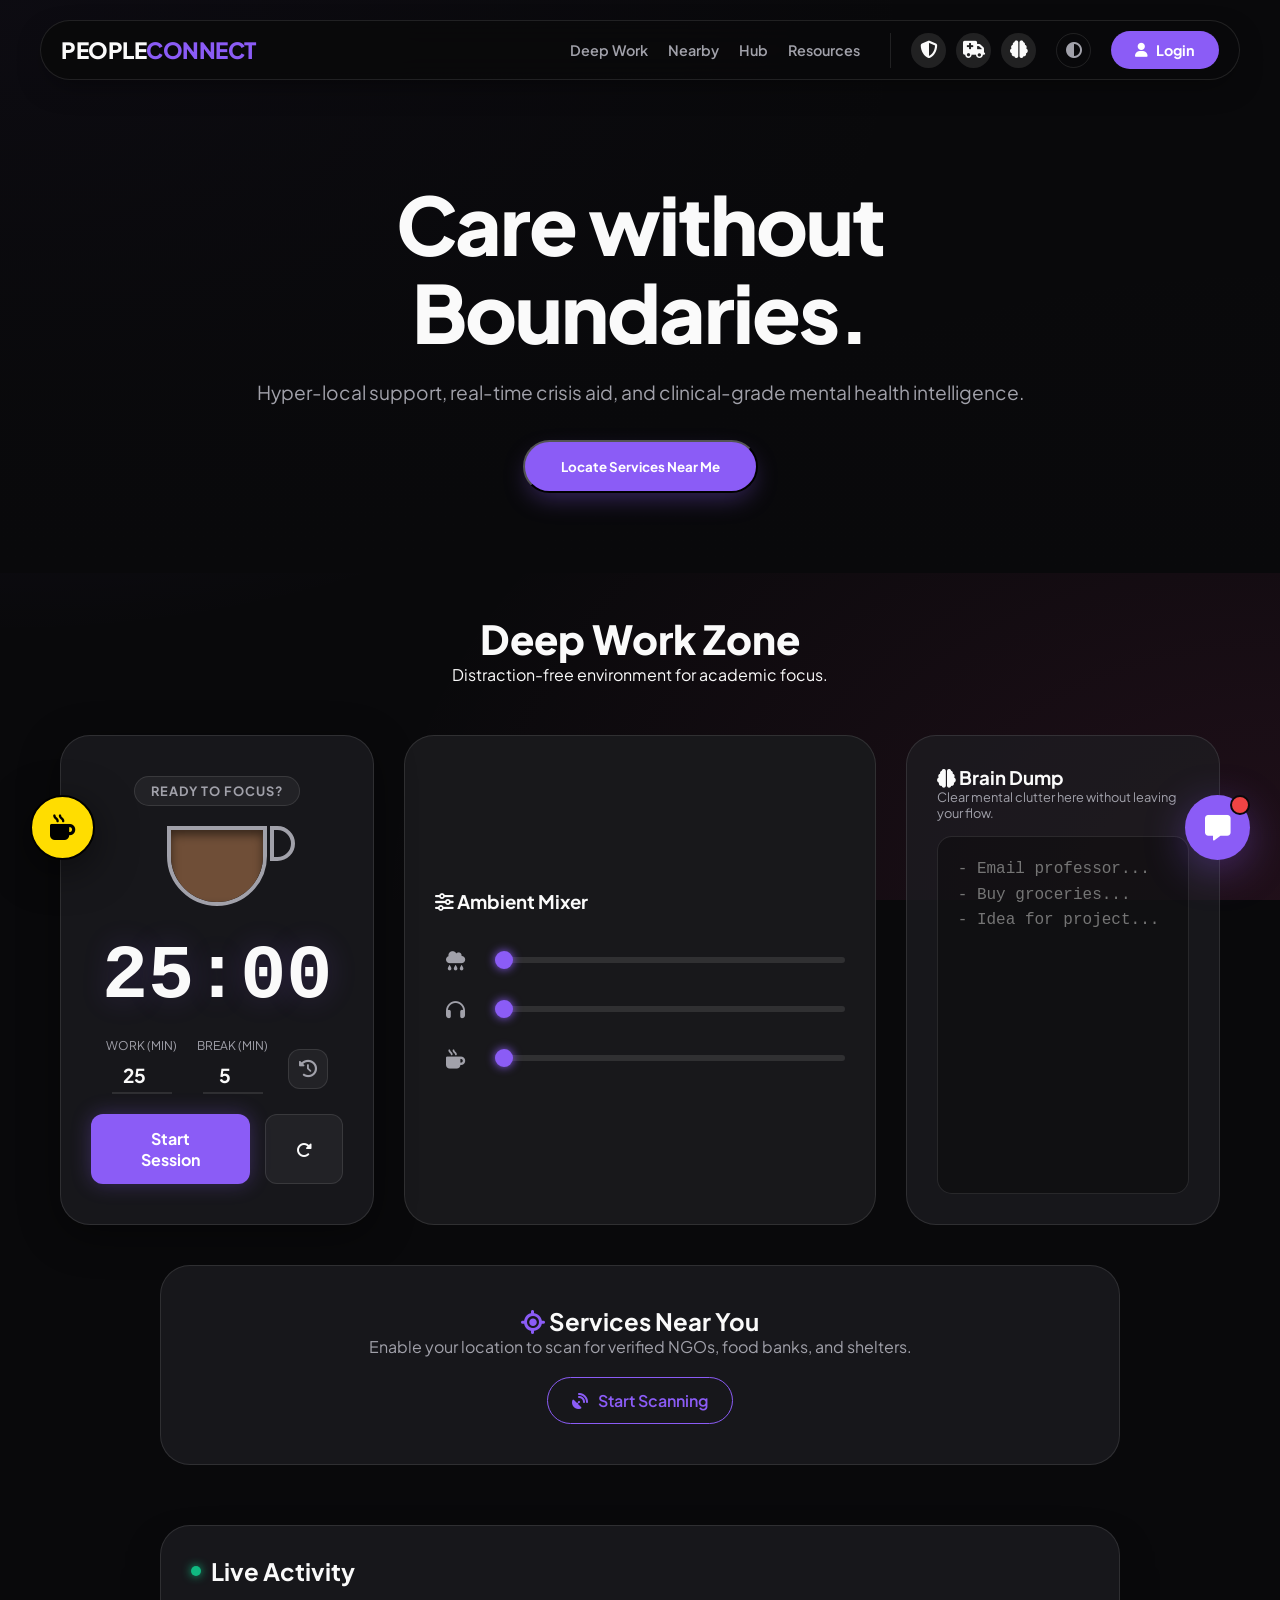
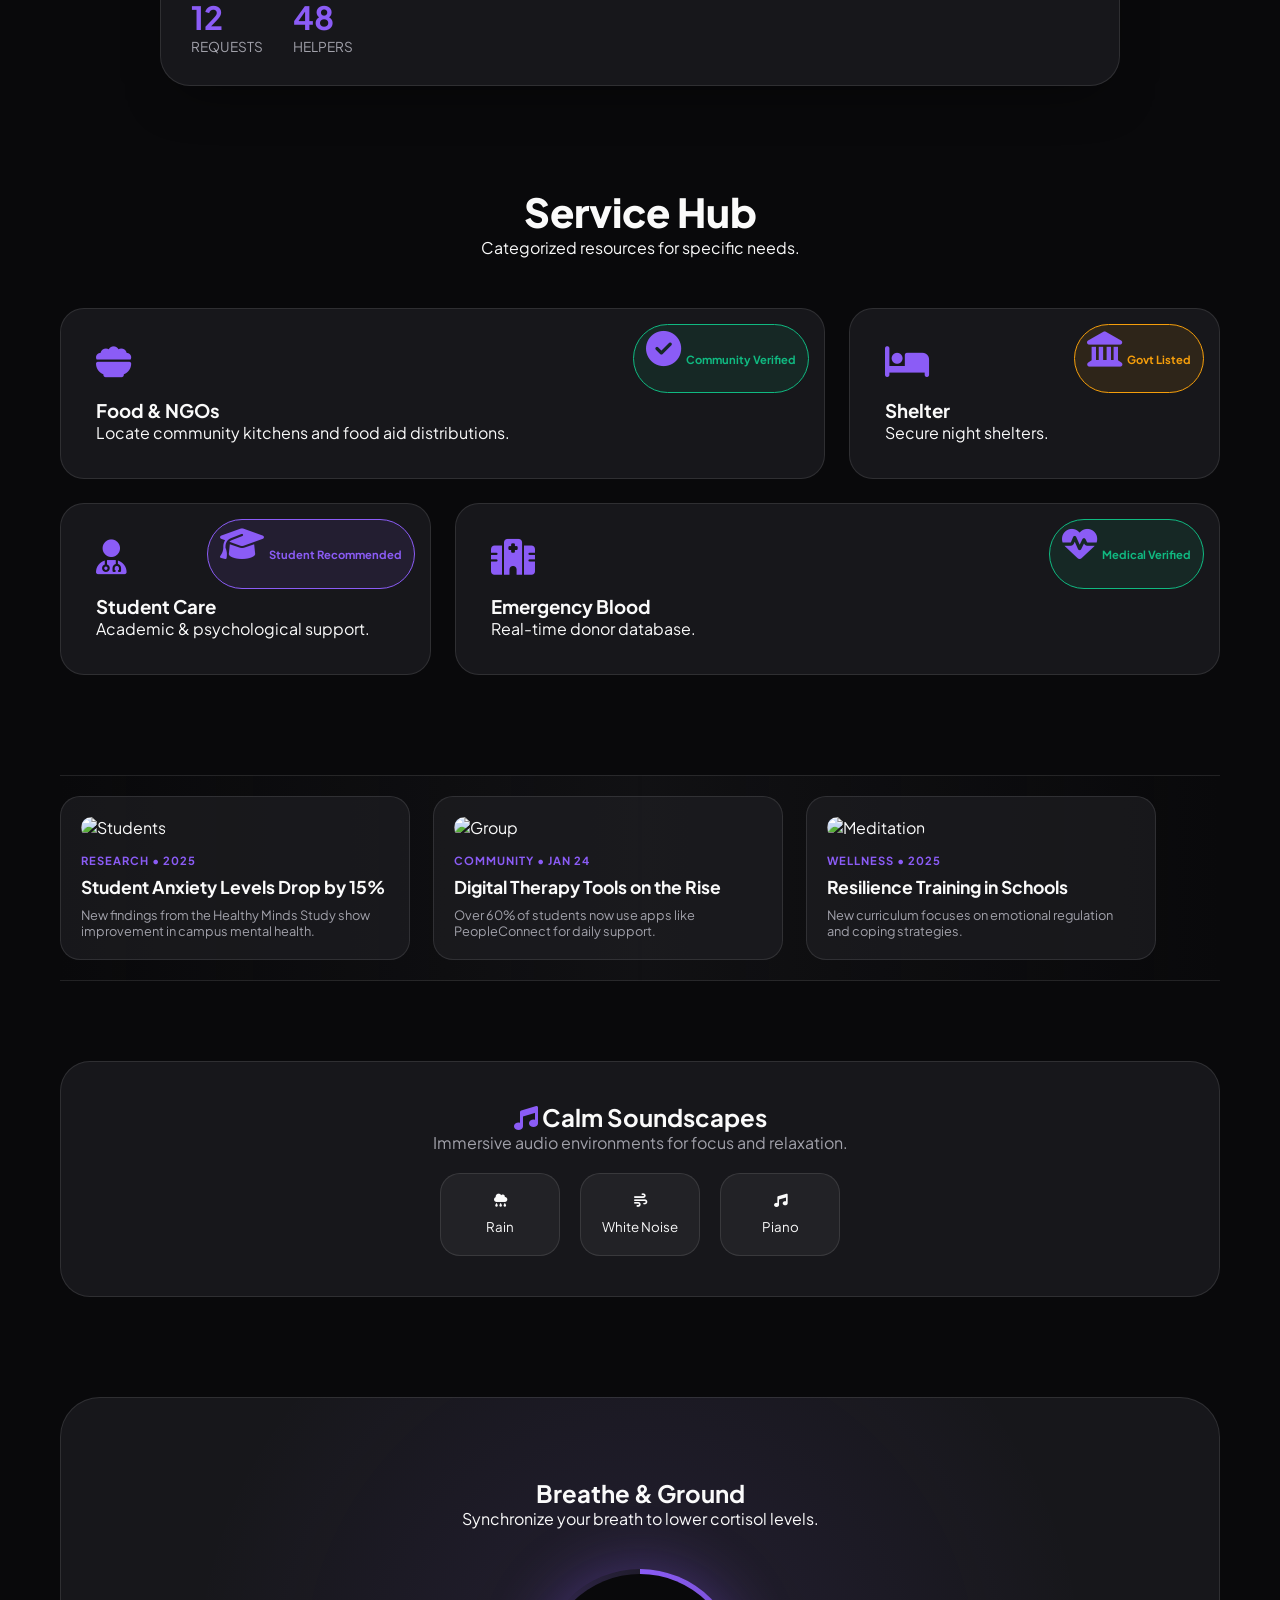
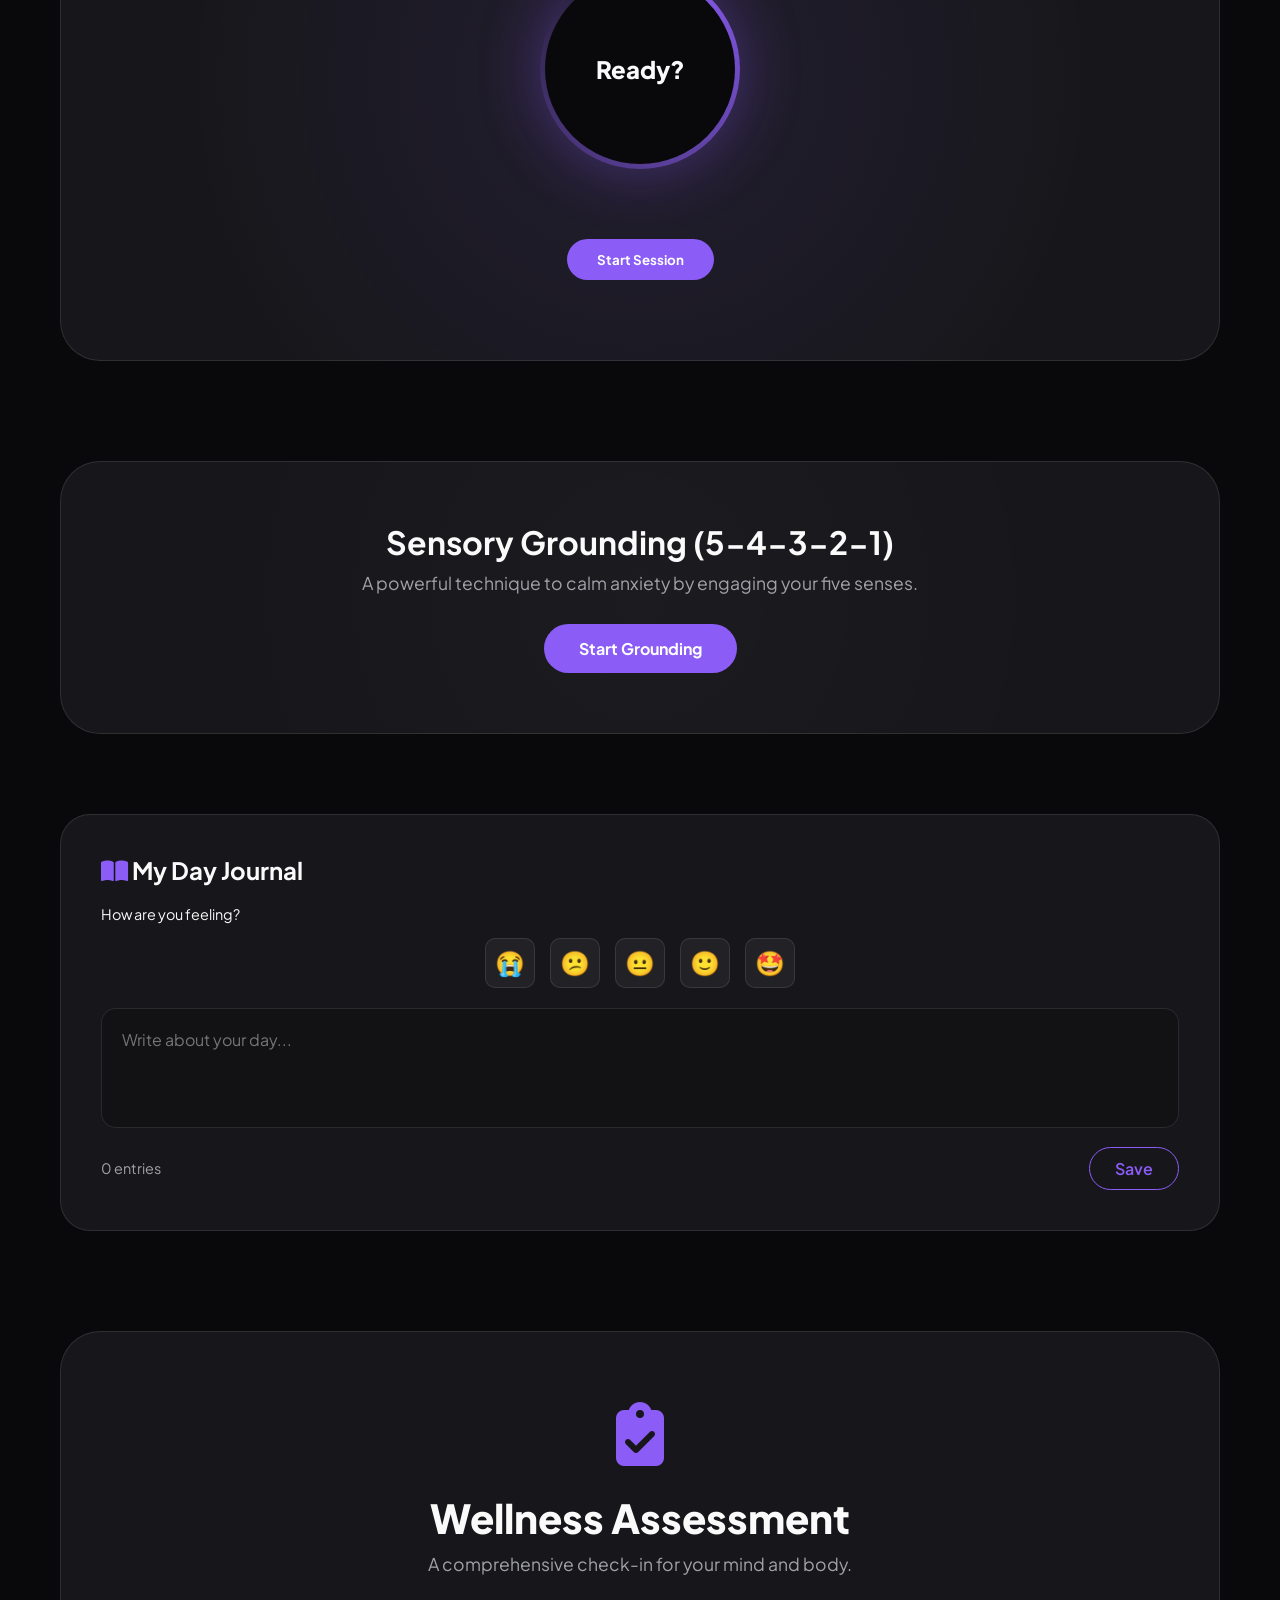
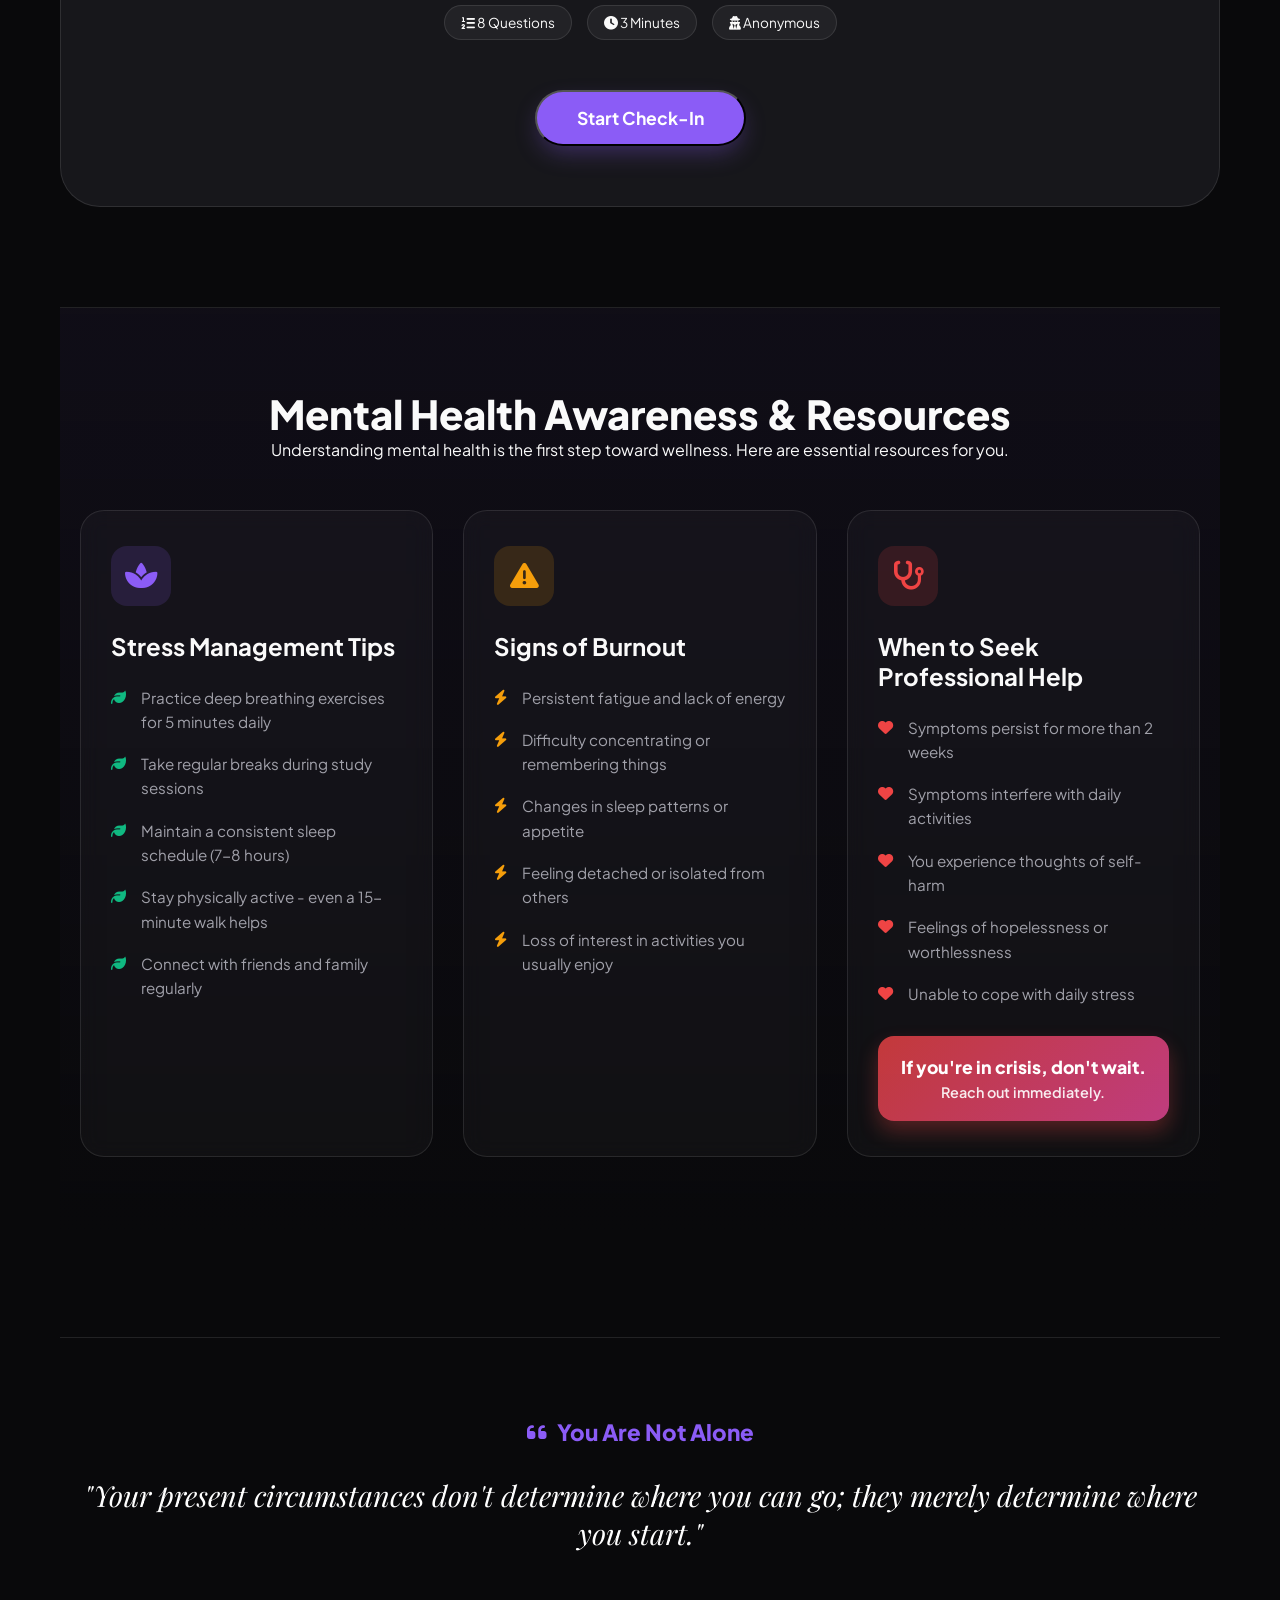
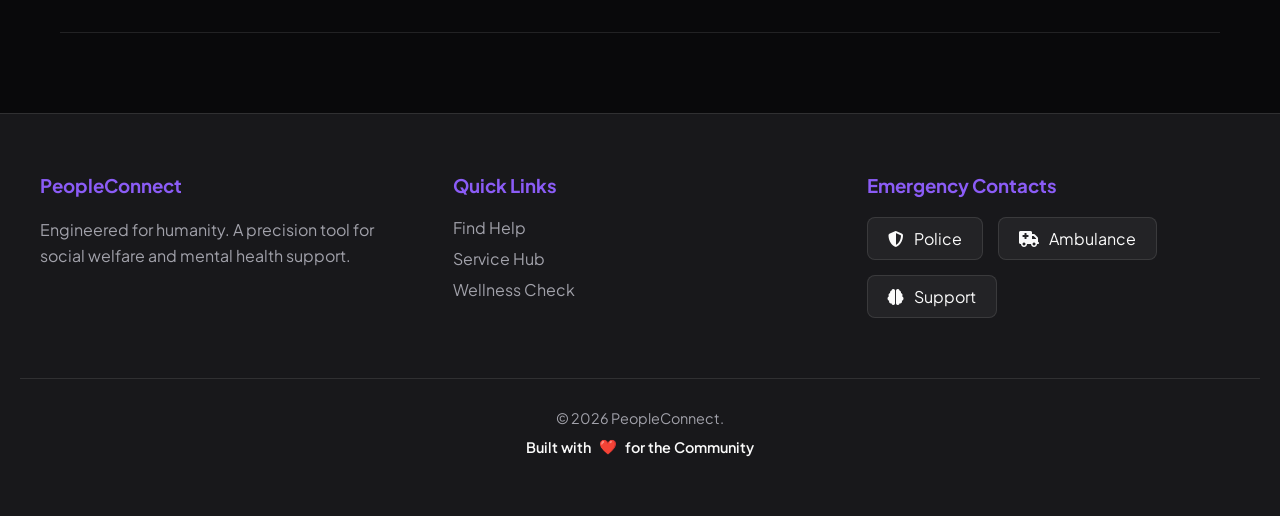
==== commit 98e935ab: "FIXED BUGS IN THE AUDIO PLAYBACK !" ====
--- a/index.html
+++ b/index.html
@@ -199,9 +199,9 @@
                 <div class="mixer-icon"><i class="fa-solid fa-mug-hot"></i></div>
                 <input type="range" min="0" max="100" value="0" class="mixer-slider" oninput="adjVol('cafe', this.value)">
             </div>
-            <audio id="dw-rain" loop src="gentle-rain-07-437321.mp3"></audio>
+            <audio id="dw-rain" loop src="https://pixabay.com/sound-effects/nature-gentle-rain-07-437321/.mp3"></audio>
             <audio id="dw-lofi" loop src="https://cdn.pixabay.com/download/audio/2022/05/27/audio_1808fbf07a.mp3?filename=lofi-study-112191.mp3"></audio>
-            <audio id="dw-cafe" loop src="cafe-noise-32940.mp3"></audio>
+            <audio id="dw-cafe" loop src="https://pixabay.com/sound-effects/city-cafe-ambience-1-61765/.mp3"></audio>
         </div>
 
         <div class="focus-notes">
@@ -287,8 +287,8 @@
         <button class="sound-btn" onclick="toggleSound('white', this)"><i class="fa-solid fa-wind"></i> White Noise</button>
         <button class="sound-btn" onclick="toggleSound('piano', this)"><i class="fa-solid fa-music"></i> Piano</button>
     </div>
-    <audio id="audio-rain" loop src="gentle-rain-07-437321.mp3"></audio>
-    <audio id="audio-white" loop src="cafe-noise-32940.mp3"></audio>
+    <audio id="audio-rain" loop src="https://pixabay.com/sound-effects/nature-gentle-rain-07-437321/.mp3"></audio>
+    <audio id="audio-white" loop src="https://pixabay.com/sound-effects/city-cafe-ambience-1-61765/.mp3"></audio>
     <audio id="audio-piano" loop src="https://cdn.pixabay.com/download/audio/2022/03/09/audio_c8c8a73467.mp3?filename=meditation-piano-11516.mp3"></audio>
 </section>
 
@@ -425,3 +425,4 @@
 
 </body>
 </html>
+
--- a/style.css
+++ b/style.css
@@ -189,6 +189,13 @@
 }
 .download-btn:hover { background: var(--primary); border-color: var(--primary); }
 
+.download-btn-small {
+    background: var(--primary); color: white; border: none;
+    padding: 6px 14px; border-radius: 6px; cursor: pointer; font-size: 0.8rem;
+    transition: 0.3s; display: flex; align-items: center; gap: 5px;
+}
+.download-btn-small:hover { background: var(--primary-dark); }
+
 .auth-close { position: absolute; top: 20px; right: 20px; color: var(--muted); cursor: pointer; font-size: 1.2rem; transition: 0.3s; z-index: 10; }
 .auth-close:hover { color: white; transform: rotate(90deg); }
 
@@ -229,7 +236,7 @@
 }
 .history-date { font-size: 0.75rem; color: var(--muted); margin-bottom: 5px; }
 .history-val { font-size: 1rem; color: var(--text); }
-.back-btn { background: transparent; border: none; color: var(--muted); cursor: pointer; margin-bottom: 15px; display: flex; align-items: center; gap: 5px; font-size: 0.9rem; }
+.back-btn { background: transparent; border: none; color: var(--muted); cursor: pointer; margin-bottom: 0; display: flex; align-items: center; gap: 5px; font-size: 0.9rem; }
 .back-btn:hover { color: var(--text); }
 
 .logout-btn { 
@@ -519,6 +526,16 @@
     padding: 5px; transition: 0.3s; outline: none;
 }
 .time-input:focus { border-color: var(--primary); }
+
+/* New History Button in Focus Section */
+.focus-hist-btn {
+    background: rgba(255,255,255,0.05); border: 1px solid var(--border);
+    color: var(--muted); width: 40px; height: 40px; border-radius: 12px;
+    display: flex; align-items: center; justify-content: center; cursor: pointer; transition: 0.3s;
+    font-size: 1.1rem;
+}
+.focus-hist-btn:hover { background: var(--primary); color: white; border-color: var(--primary); }
+
 .timer-controls { display: flex; gap: 15px; justify-content: center; }
 .btn-focus { 
     padding: 14px 30px; border-radius: 12px; border: none; font-weight: 700; cursor: pointer; transition: 0.3s; font-size: 1rem;
@@ -557,10 +574,131 @@
 }
 .distraction-pad:focus { border-color: var(--primary); box-shadow: 0 0 15px rgba(139,92,246,0.1); }
 
+/* ================= AWARENESS SECTION STYLES ================= */
+.awareness-section {
+    padding: 80px 20px;
+    background: linear-gradient(180deg, rgba(139, 92, 246, 0.05) 0%, rgba(9, 9, 11, 1) 100%);
+    border-top: 1px solid var(--border);
+}
+
+.awareness-grid {
+    display: grid;
+    grid-template-columns: repeat(auto-fit, minmax(300px, 1fr));
+    gap: 30px;
+    max-width: 1200px;
+    margin: 0 auto;
+}
+
+.aware-card {
+    background: rgba(255, 255, 255, 0.03);
+    backdrop-filter: blur(10px);
+    border: 1px solid var(--border);
+    border-radius: 24px;
+    padding: 35px 30px;
+    transition: all 0.4s ease;
+    position: relative;
+    overflow: hidden;
+    opacity: 0; /* For JS Animation */
+    transform: translateY(30px); /* For JS Animation */
+}
+
+.aware-card.visible {
+    opacity: 1;
+    transform: translateY(0);
+}
+
+.aware-card:hover {
+    transform: translateY(-10px);
+    border-color: var(--primary);
+    box-shadow: 0 20px 40px -15px var(--glow);
+    background: rgba(255, 255, 255, 0.05);
+}
+
+.aware-icon-box {
+    width: 60px;
+    height: 60px;
+    background: rgba(139, 92, 246, 0.15);
+    border-radius: 16px;
+    display: flex;
+    align-items: center;
+    justify-content: center;
+    font-size: 1.8rem;
+    color: var(--primary);
+    margin-bottom: 25px;
+    transition: 0.3s;
+}
+
+.aware-card:hover .aware-icon-box {
+    transform: scale(1.1) rotate(5deg);
+}
+
+.aware-card:hover .aware-icon-box i {
+    animation: pulse 1s infinite;
+}
+
+.warn-icon { background: rgba(245, 158, 11, 0.15); color: var(--warning); }
+.med-icon { background: rgba(239, 68, 68, 0.15); color: var(--danger); }
+
+.aware-card h3 {
+    font-size: 1.5rem;
+    margin-bottom: 25px;
+    font-weight: 700;
+}
+
+.aware-list {
+    list-style: none;
+    padding: 0;
+}
+
+.aware-list li {
+    display: flex;
+    gap: 15px;
+    margin-bottom: 18px;
+    font-size: 0.95rem;
+    color: var(--muted);
+    line-height: 1.6;
+    align-items: flex-start;
+}
+
+.aware-list li i {
+    color: var(--success);
+    margin-top: 4px;
+    flex-shrink: 0;
+}
+
+/* Crisis Box specific styling */
+.crisis-box-internal {
+    margin-top: 30px;
+    background: linear-gradient(135deg, rgba(239, 68, 68, 0.8), rgba(236, 72, 153, 0.8));
+    padding: 20px;
+    border-radius: 16px;
+    text-align: center;
+    color: white;
+    box-shadow: 0 10px 20px rgba(239, 68, 68, 0.3);
+    animation: pulse 2s infinite;
+}
+
+.crisis-box-internal h4 {
+    font-size: 1.1rem;
+    font-weight: 800;
+    margin-bottom: 5px;
+}
+
+.crisis-box-internal p {
+    font-size: 0.9rem;
+    font-weight: 600;
+    opacity: 0.9;
+}
+
+/* Animation Delays */
+.delay-1 { transition-delay: 0.1s; }
+.delay-2 { transition-delay: 0.3s; }
+.delay-3 { transition-delay: 0.5s; }
+
 @media(max-width:900px){
   .grid, .pulse-card, .local-results, .sound-grid, .focus-container {grid-template-columns:1fr}
   .large{grid-column:span 1}
   .graph-visualizer { display: none; }
   .nav-emergency { display: none; } 
   .profile-box, .auth-box, .admin-box { width: 90%; }
-}+}
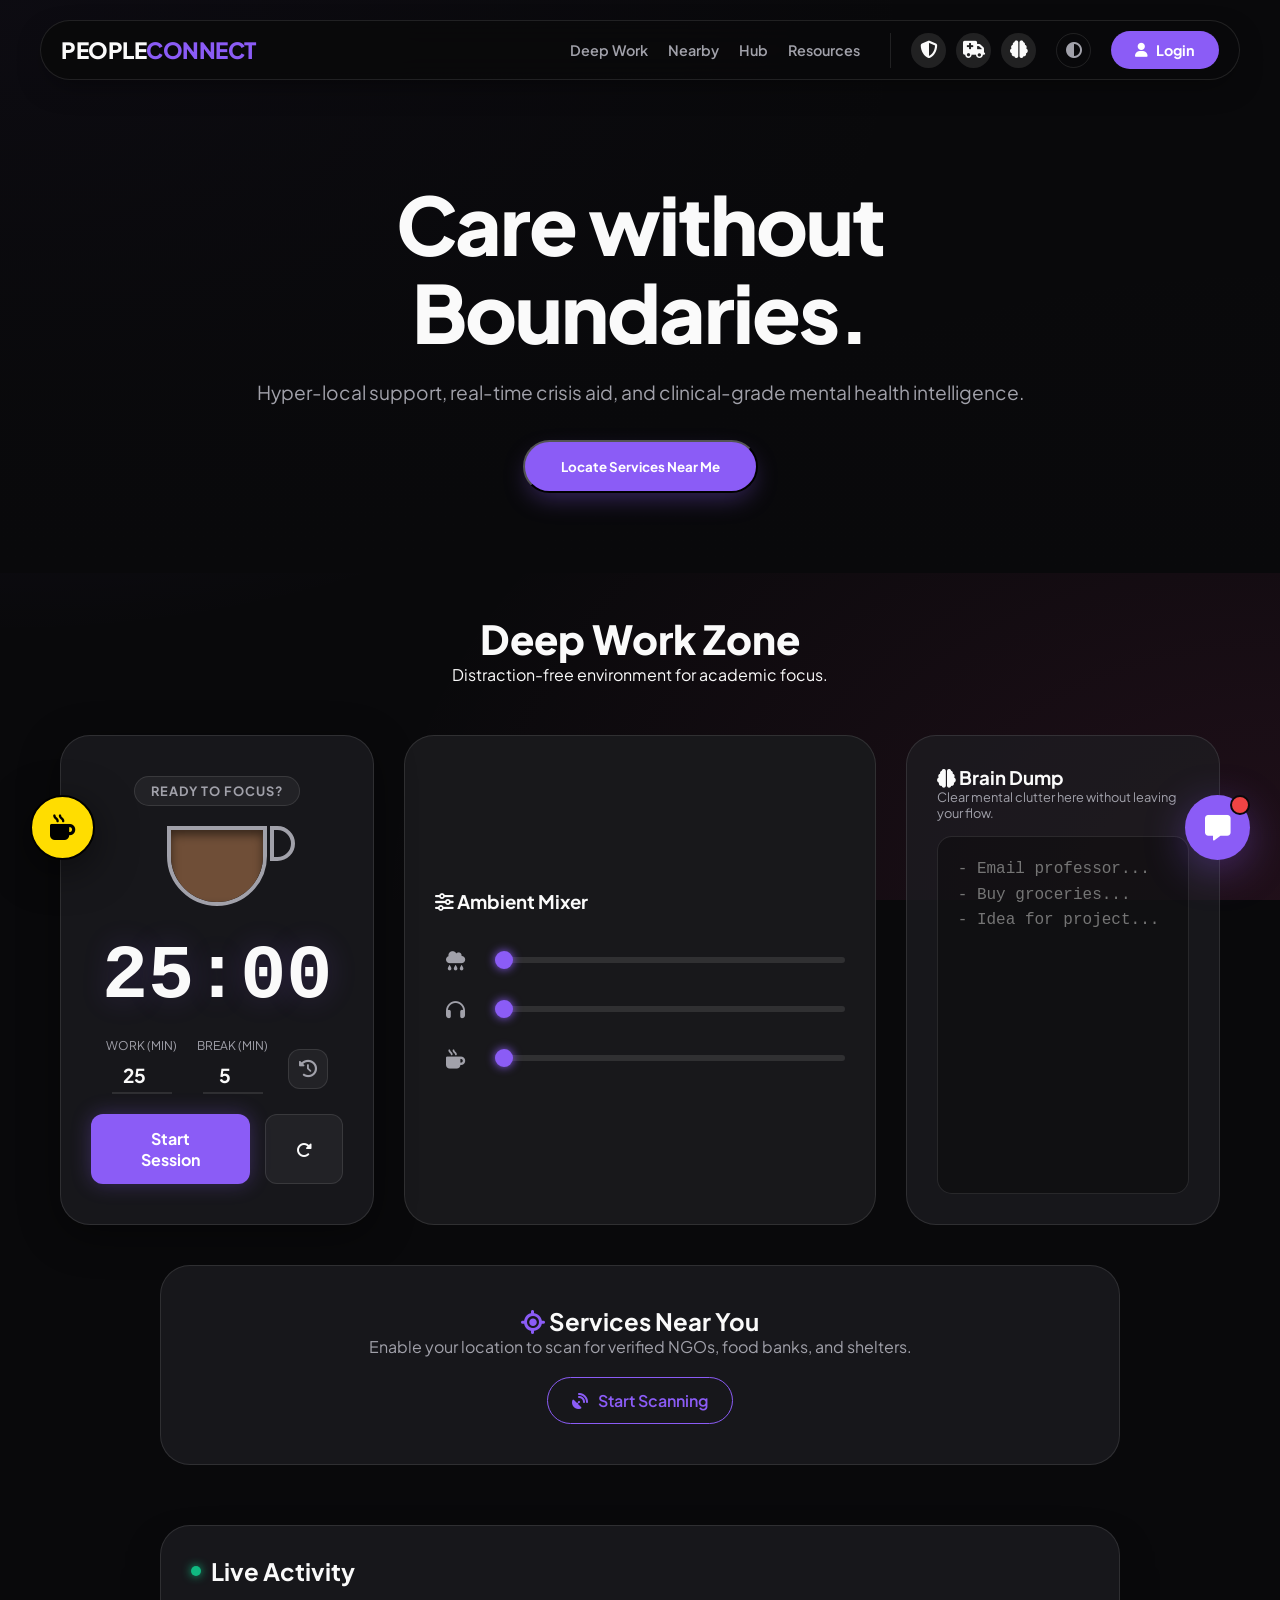
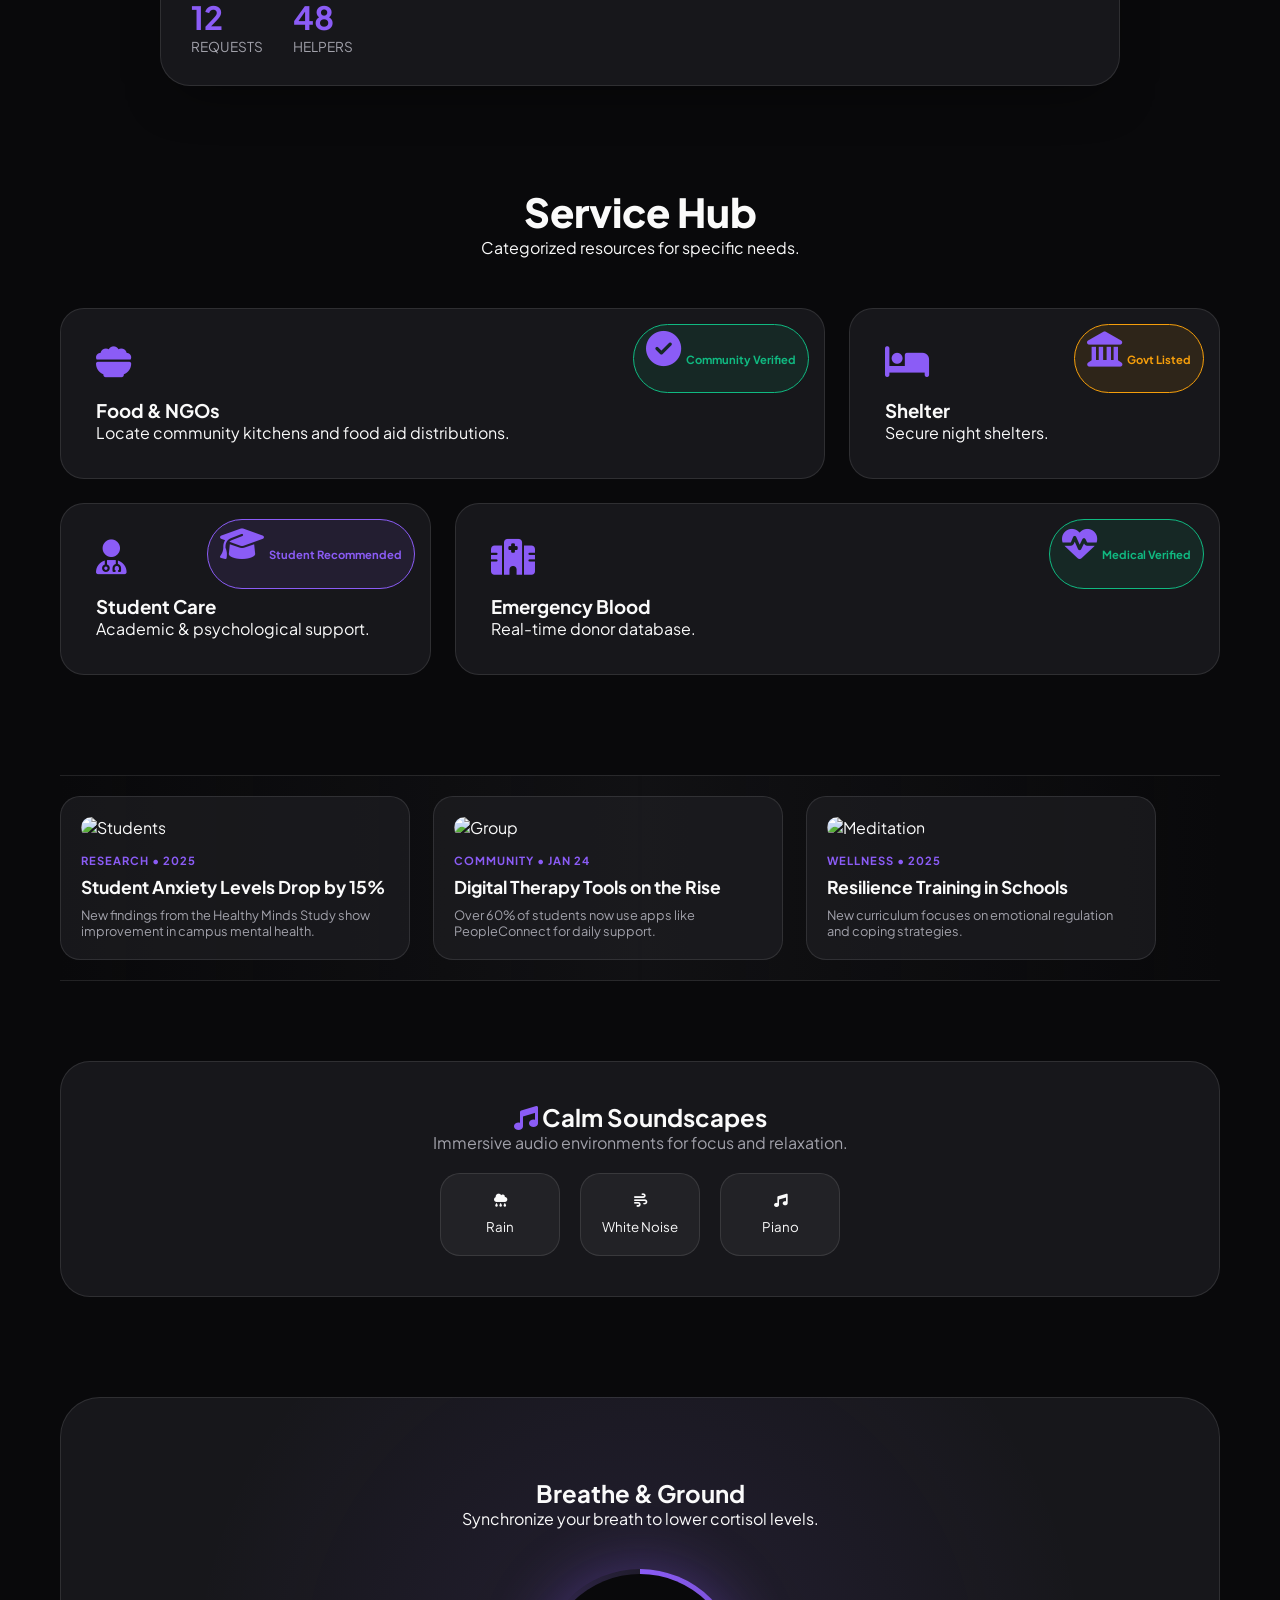
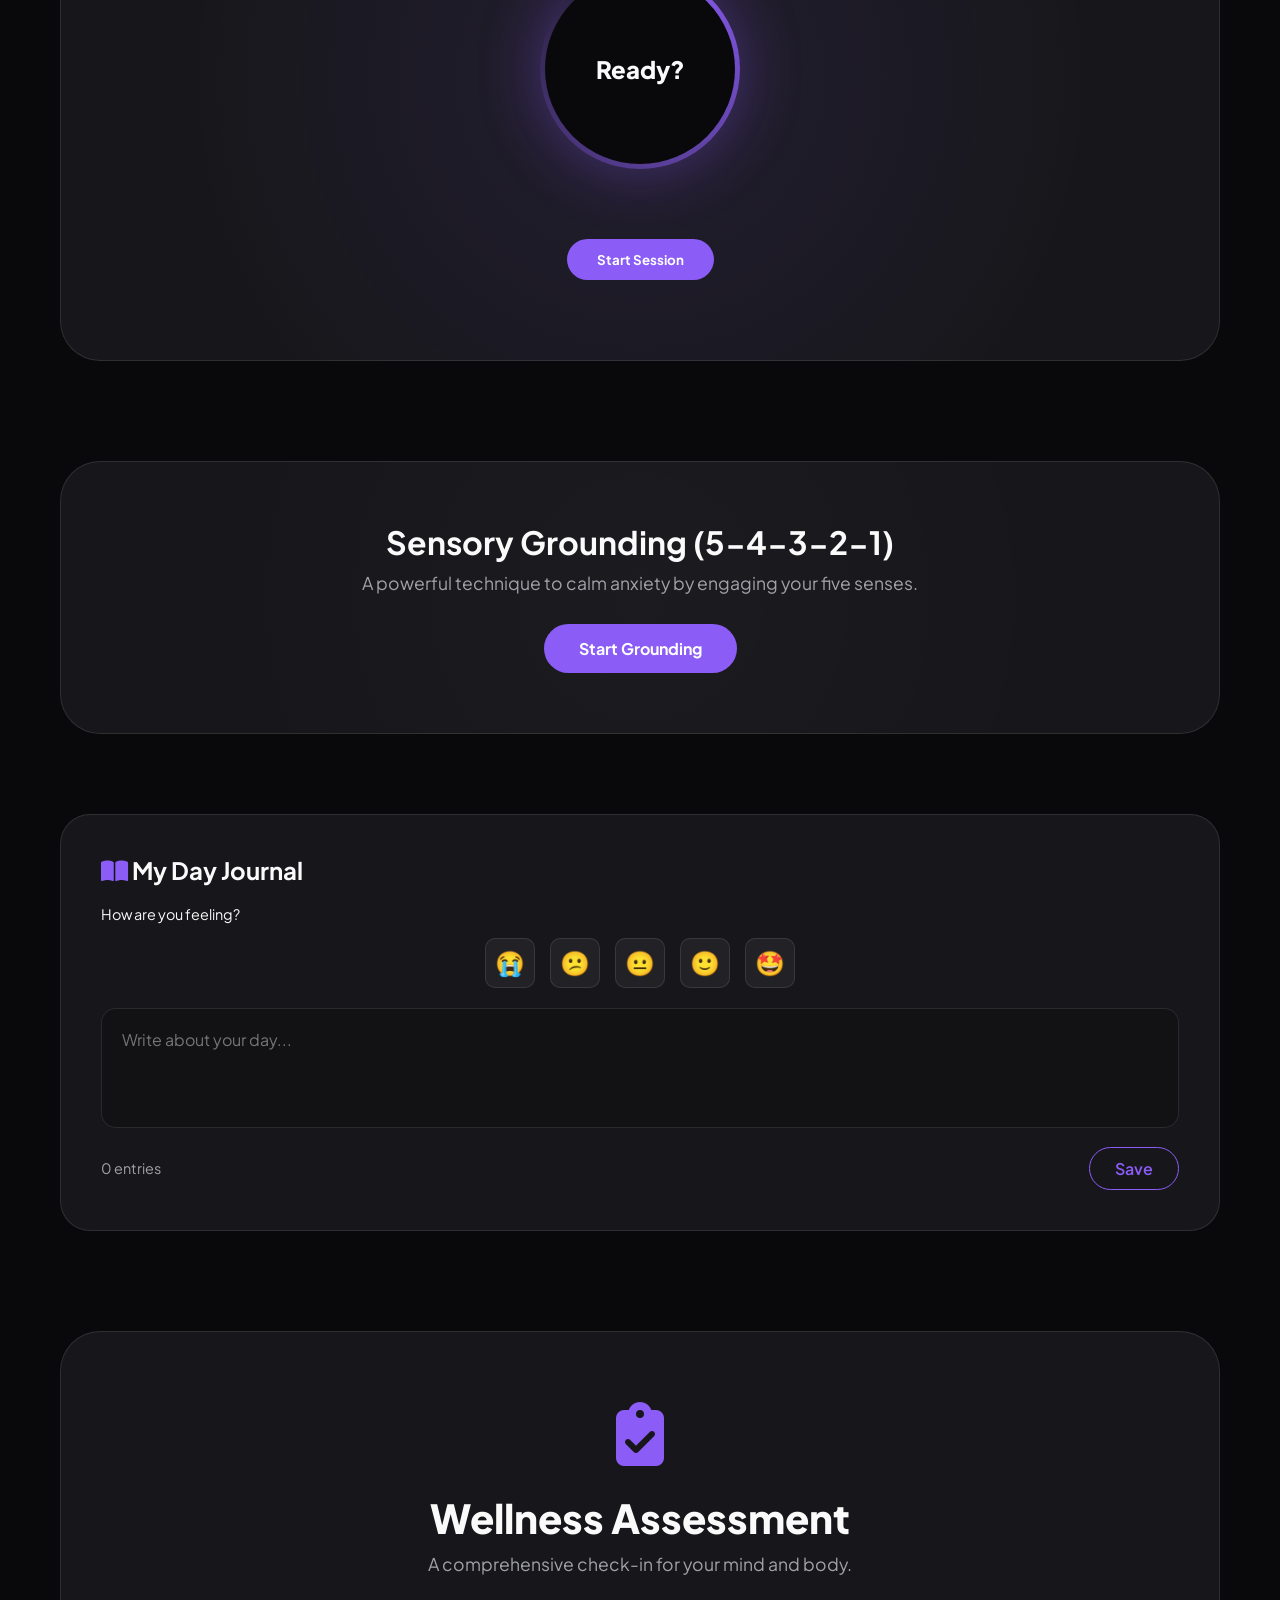
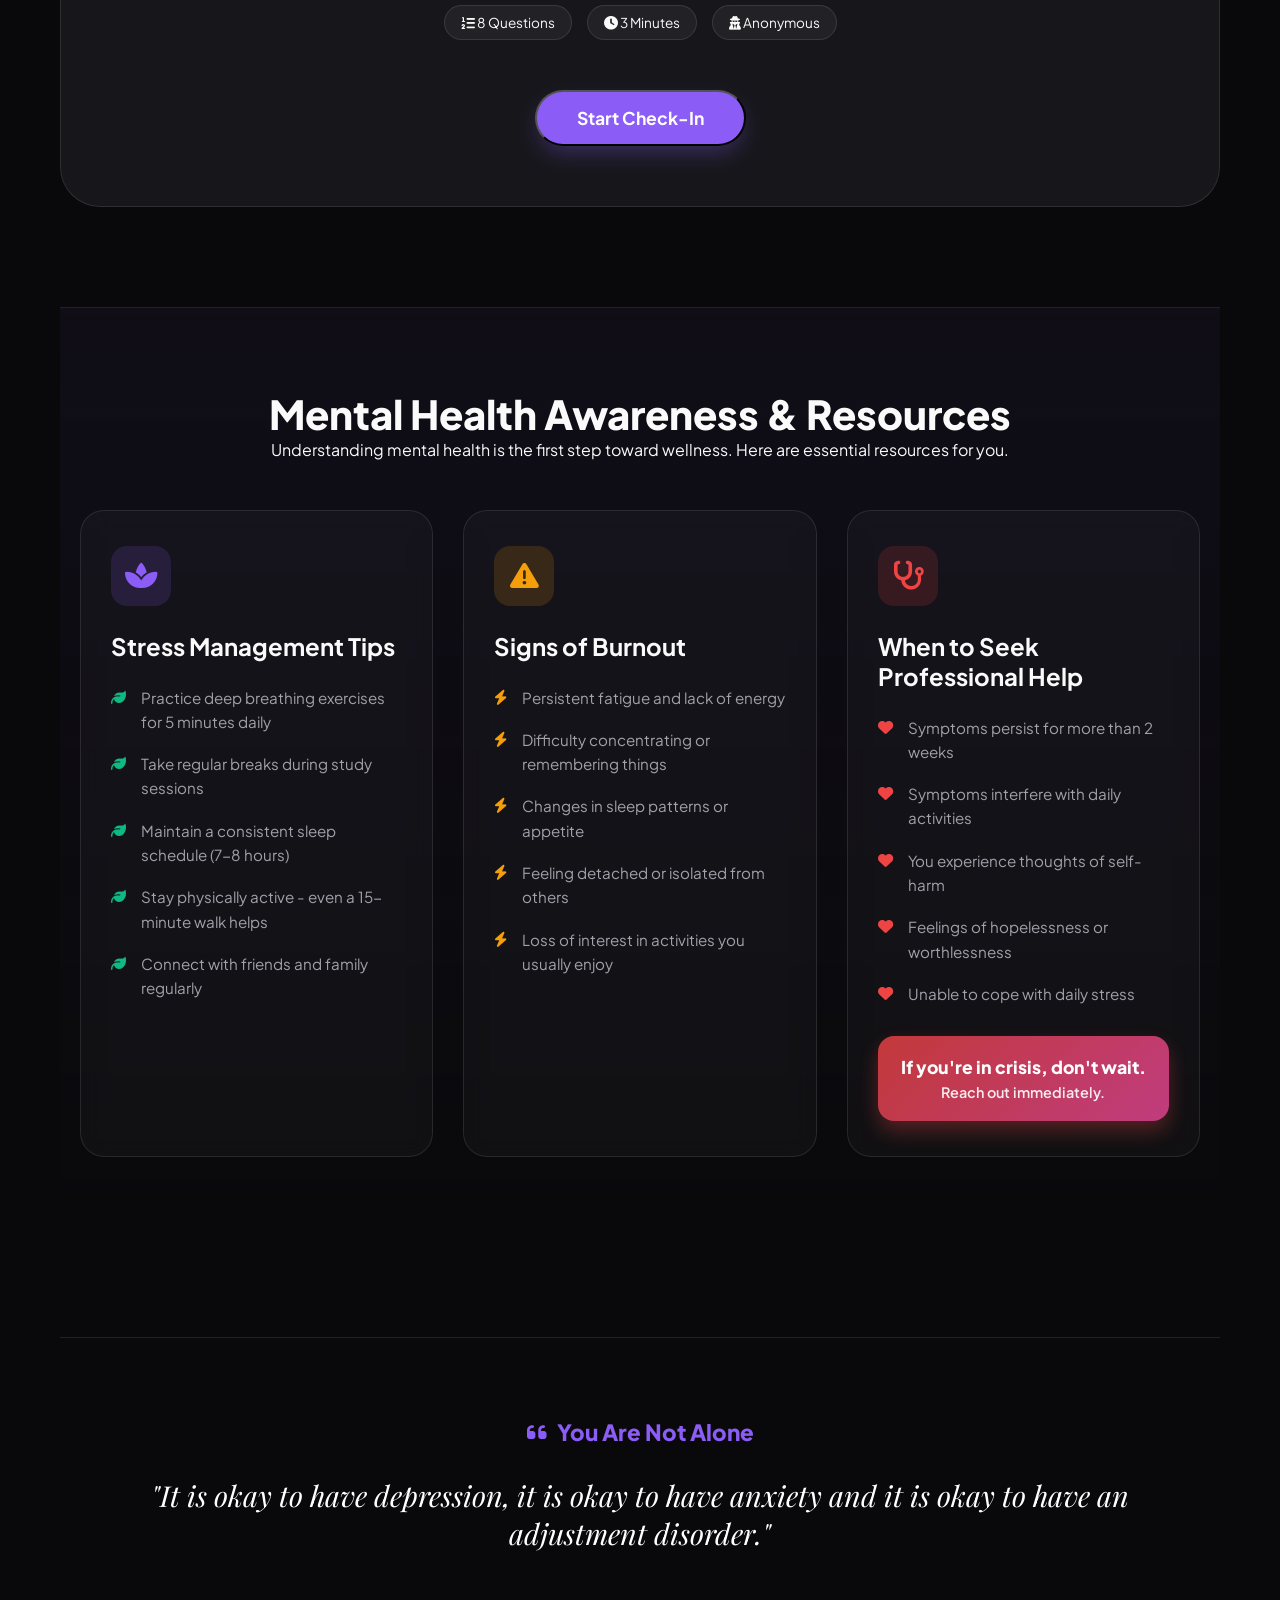
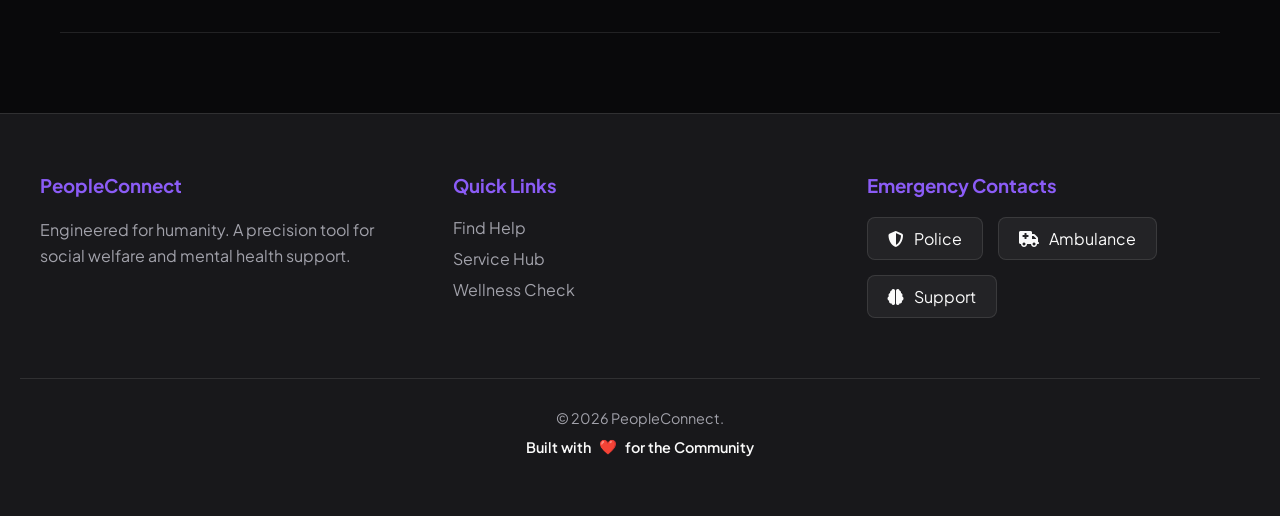
==== commit be0c0031: "AUDIO PLAYBACK ISSUE FIXED !" ====
--- a/index.html
+++ b/index.html
@@ -199,9 +199,9 @@
                 <div class="mixer-icon"><i class="fa-solid fa-mug-hot"></i></div>
                 <input type="range" min="0" max="100" value="0" class="mixer-slider" oninput="adjVol('cafe', this.value)">
             </div>
-            <audio id="dw-rain" loop src="https://pixabay.com/sound-effects/nature-gentle-rain-07-437321/.mp3"></audio>
+            <audio id="dw-rain" loop src="https://www.orangefreesounds.com/wp-content/uploads/2018/02/Real-rain-sound.mp3"></audio>
             <audio id="dw-lofi" loop src="https://cdn.pixabay.com/download/audio/2022/05/27/audio_1808fbf07a.mp3?filename=lofi-study-112191.mp3"></audio>
-            <audio id="dw-cafe" loop src="https://pixabay.com/sound-effects/city-cafe-ambience-1-61765/.mp3"></audio>
+            <audio id="dw-cafe" loop src="https://www.orangefreesounds.com/wp-content/uploads/2021/07/Cafe-ambient-sound.mp3"></audio>
         </div>
 
         <div class="focus-notes">
@@ -426,3 +426,4 @@
 </body>
 </html>
 
+
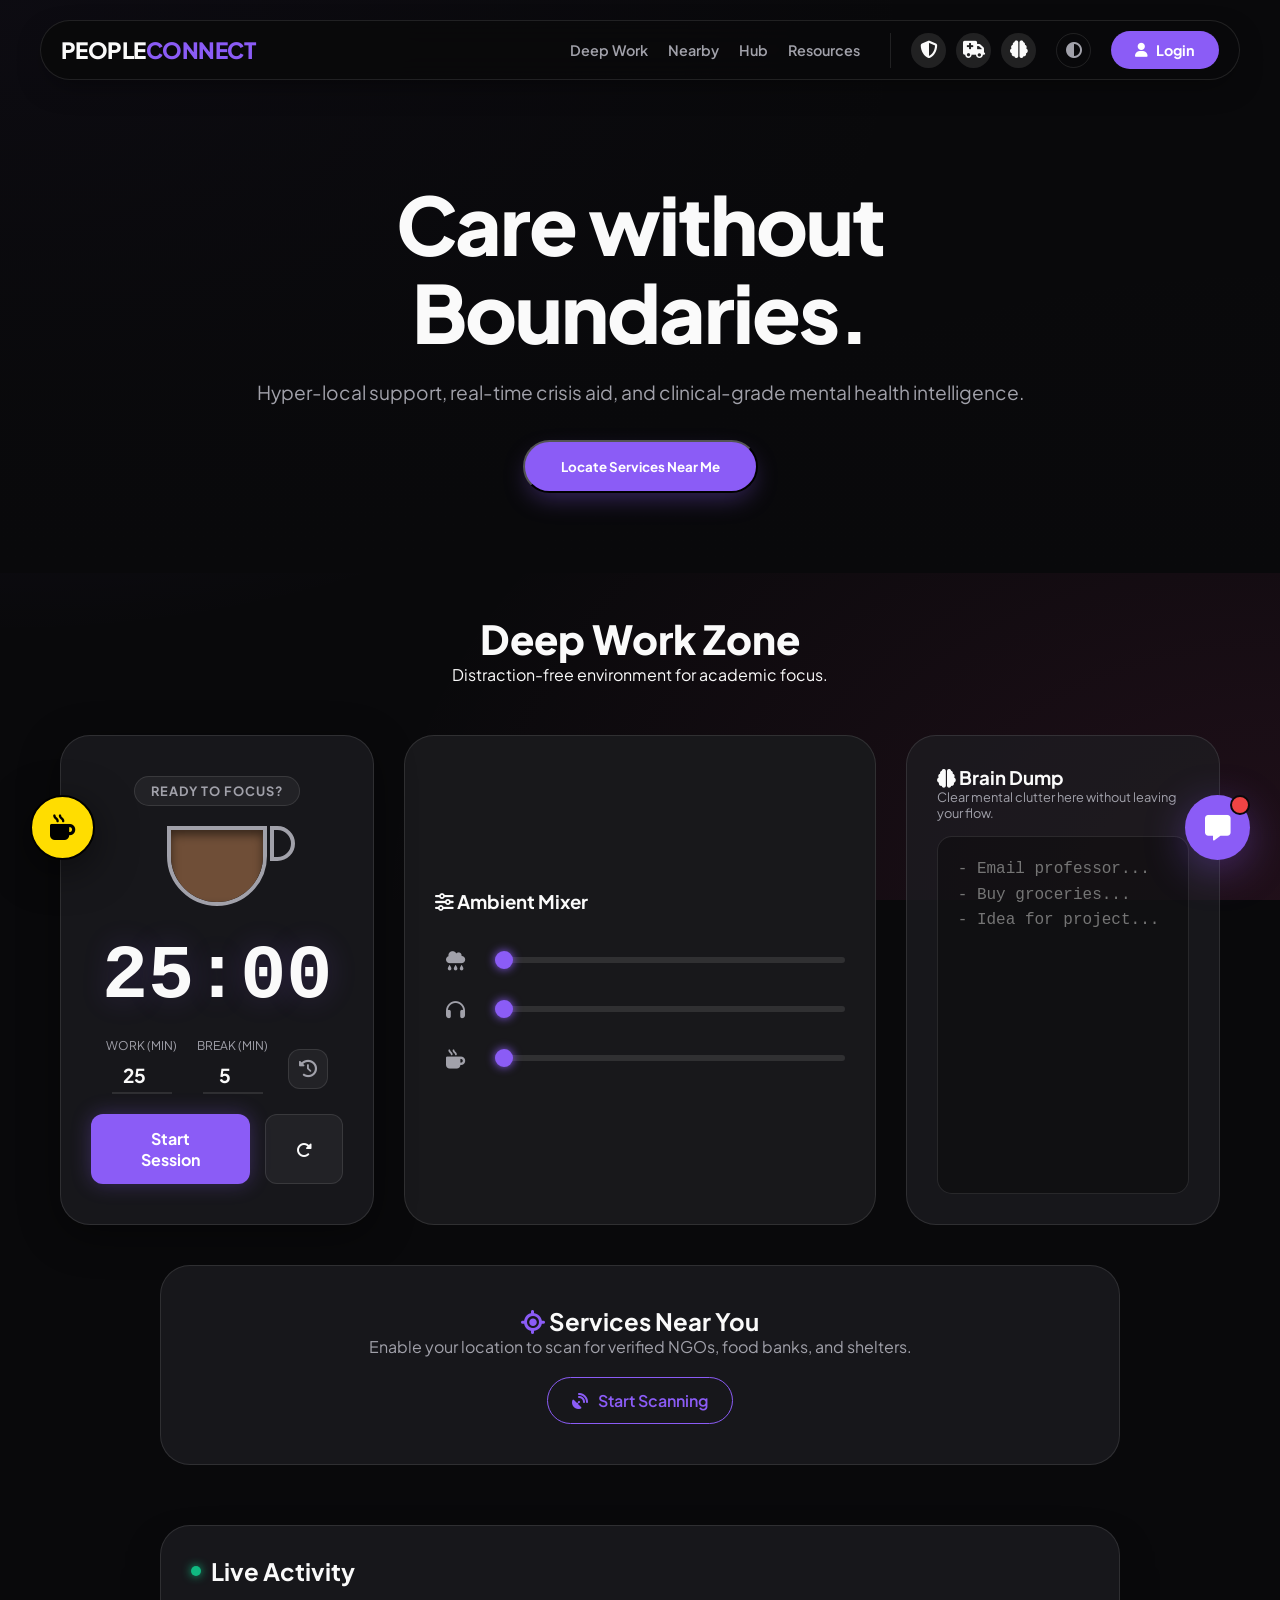
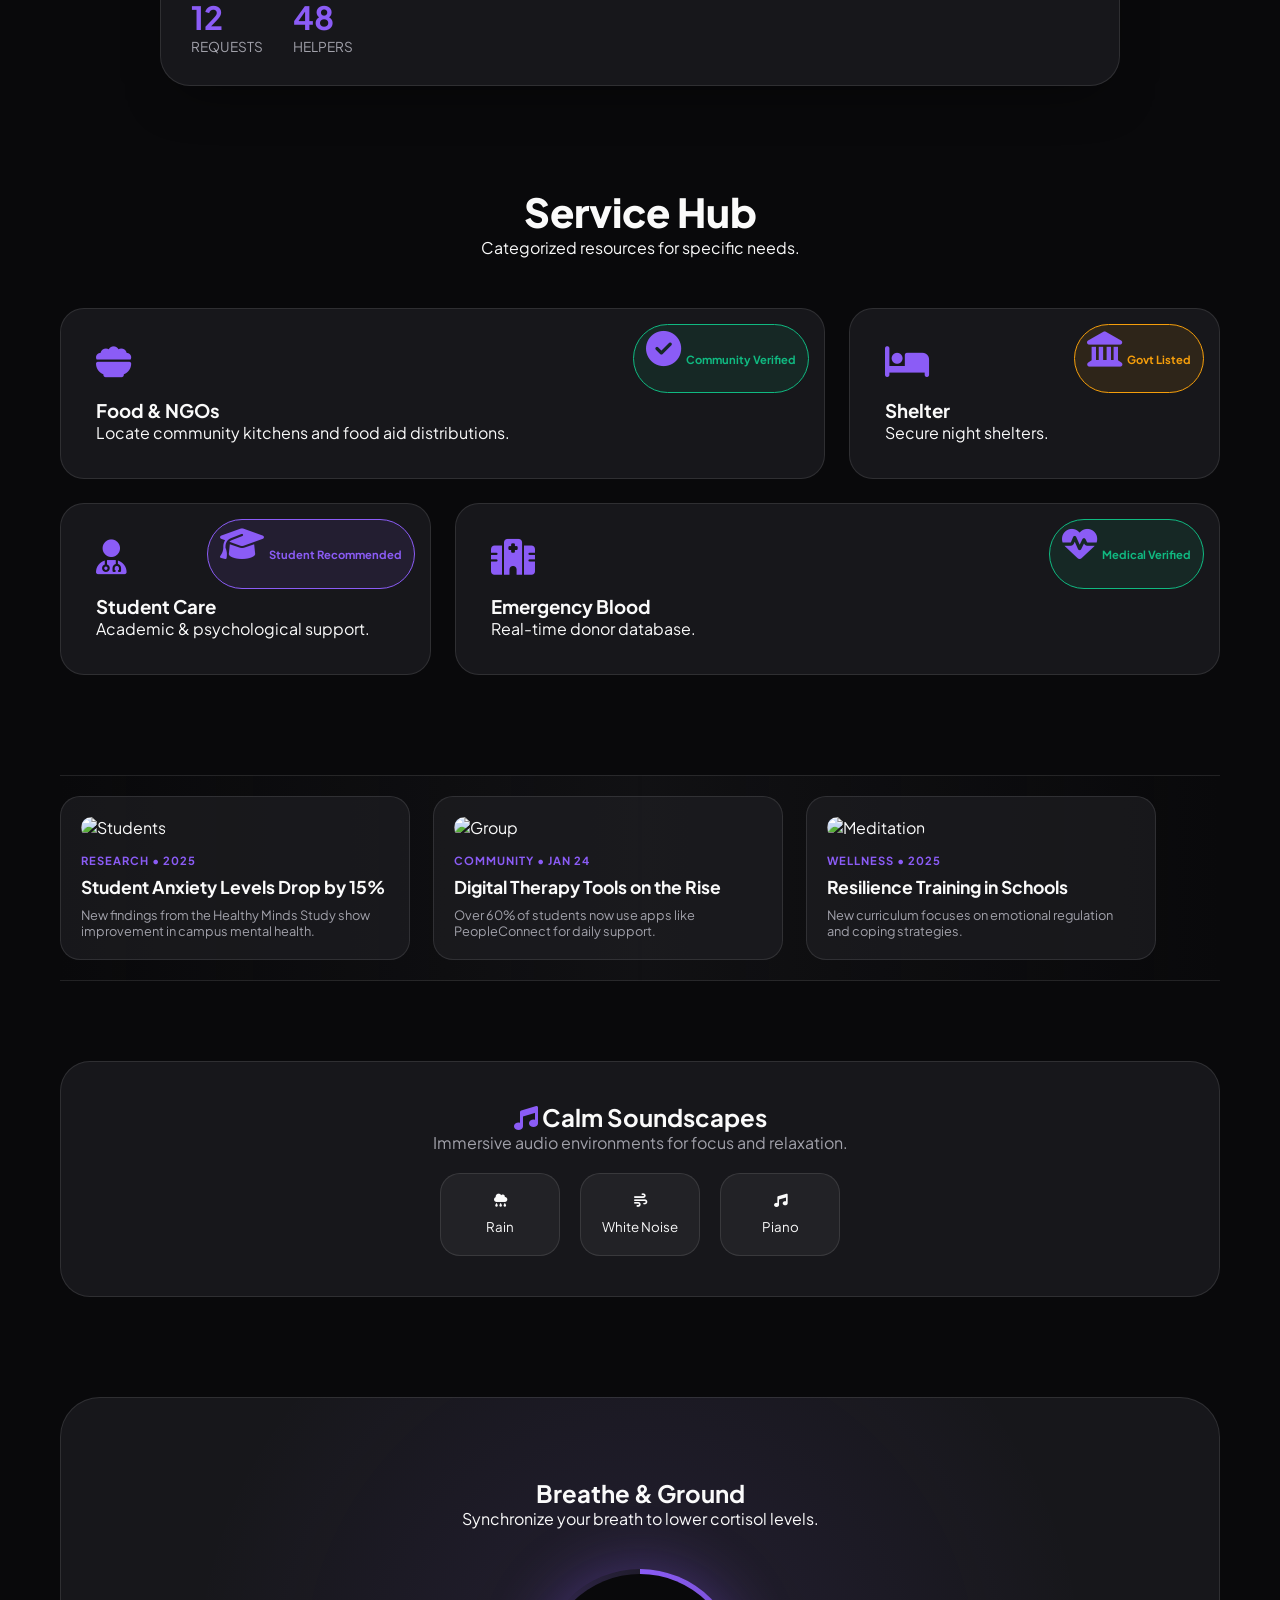
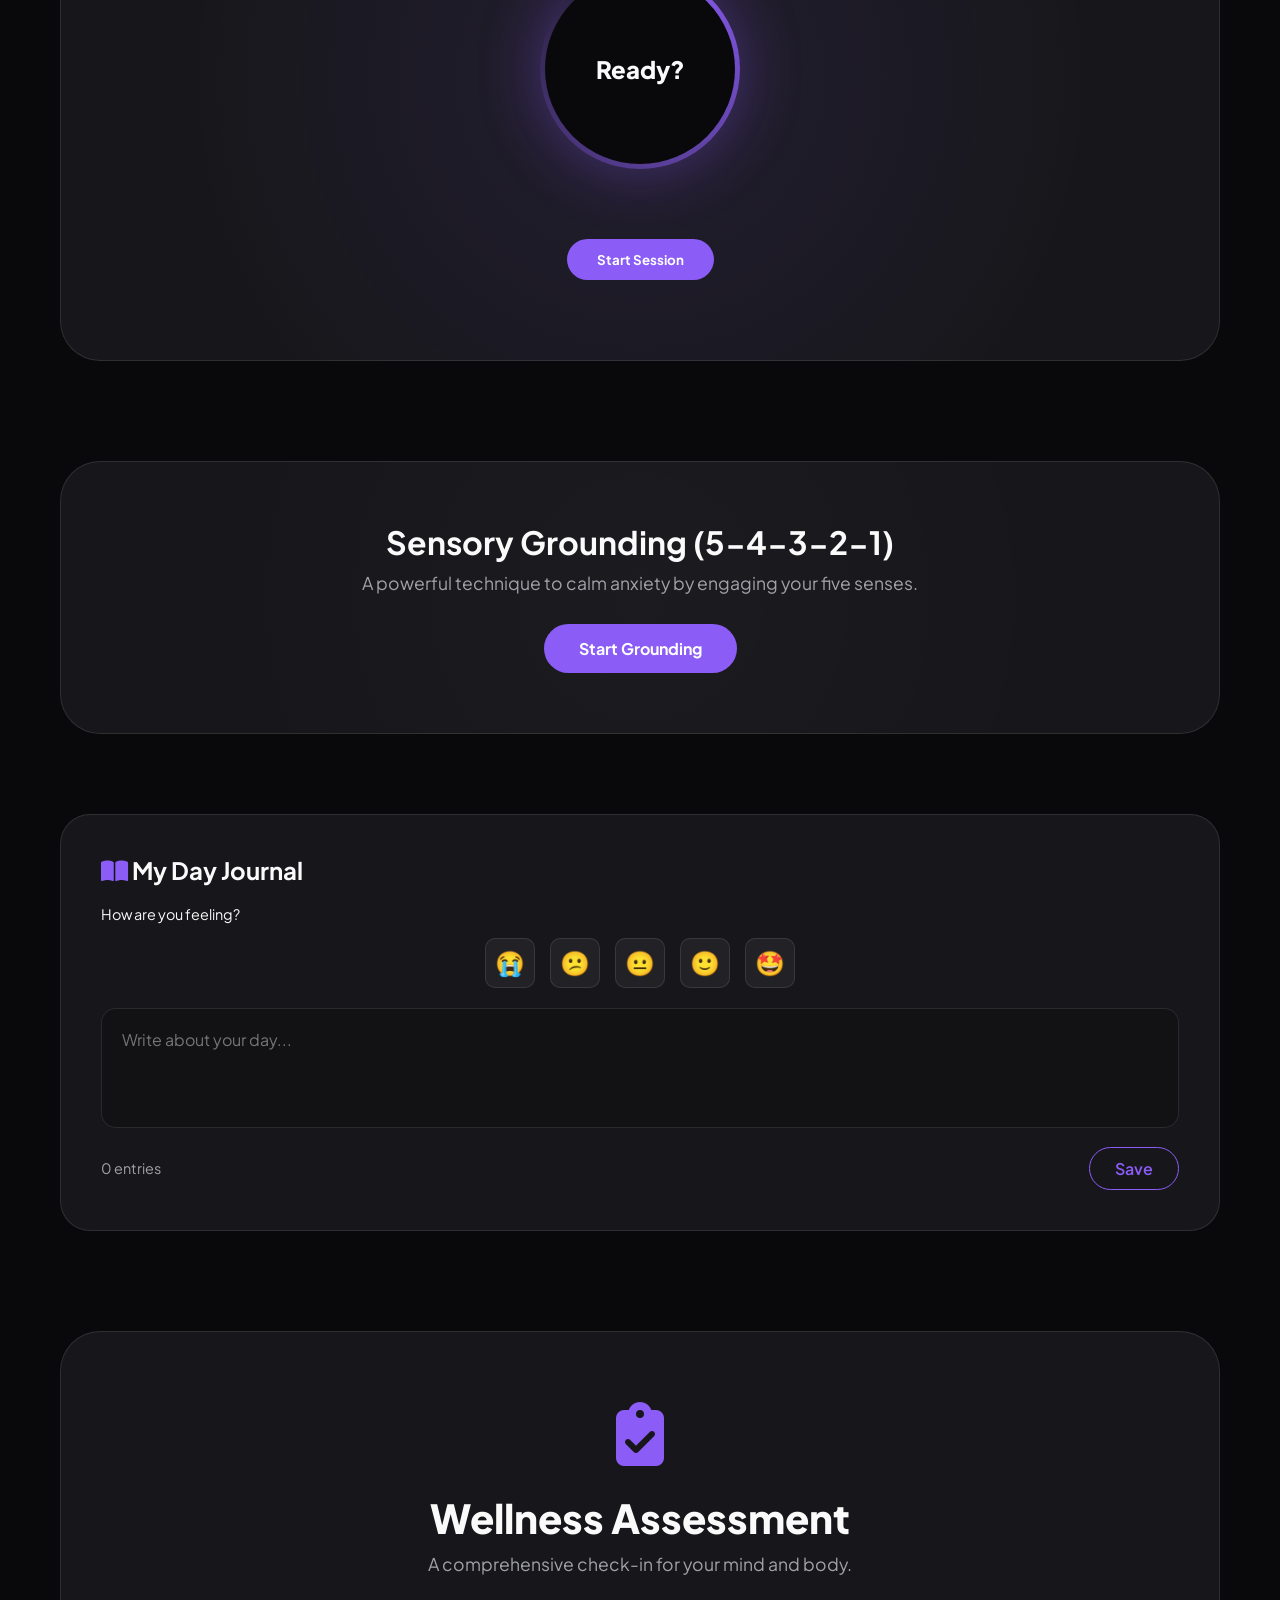
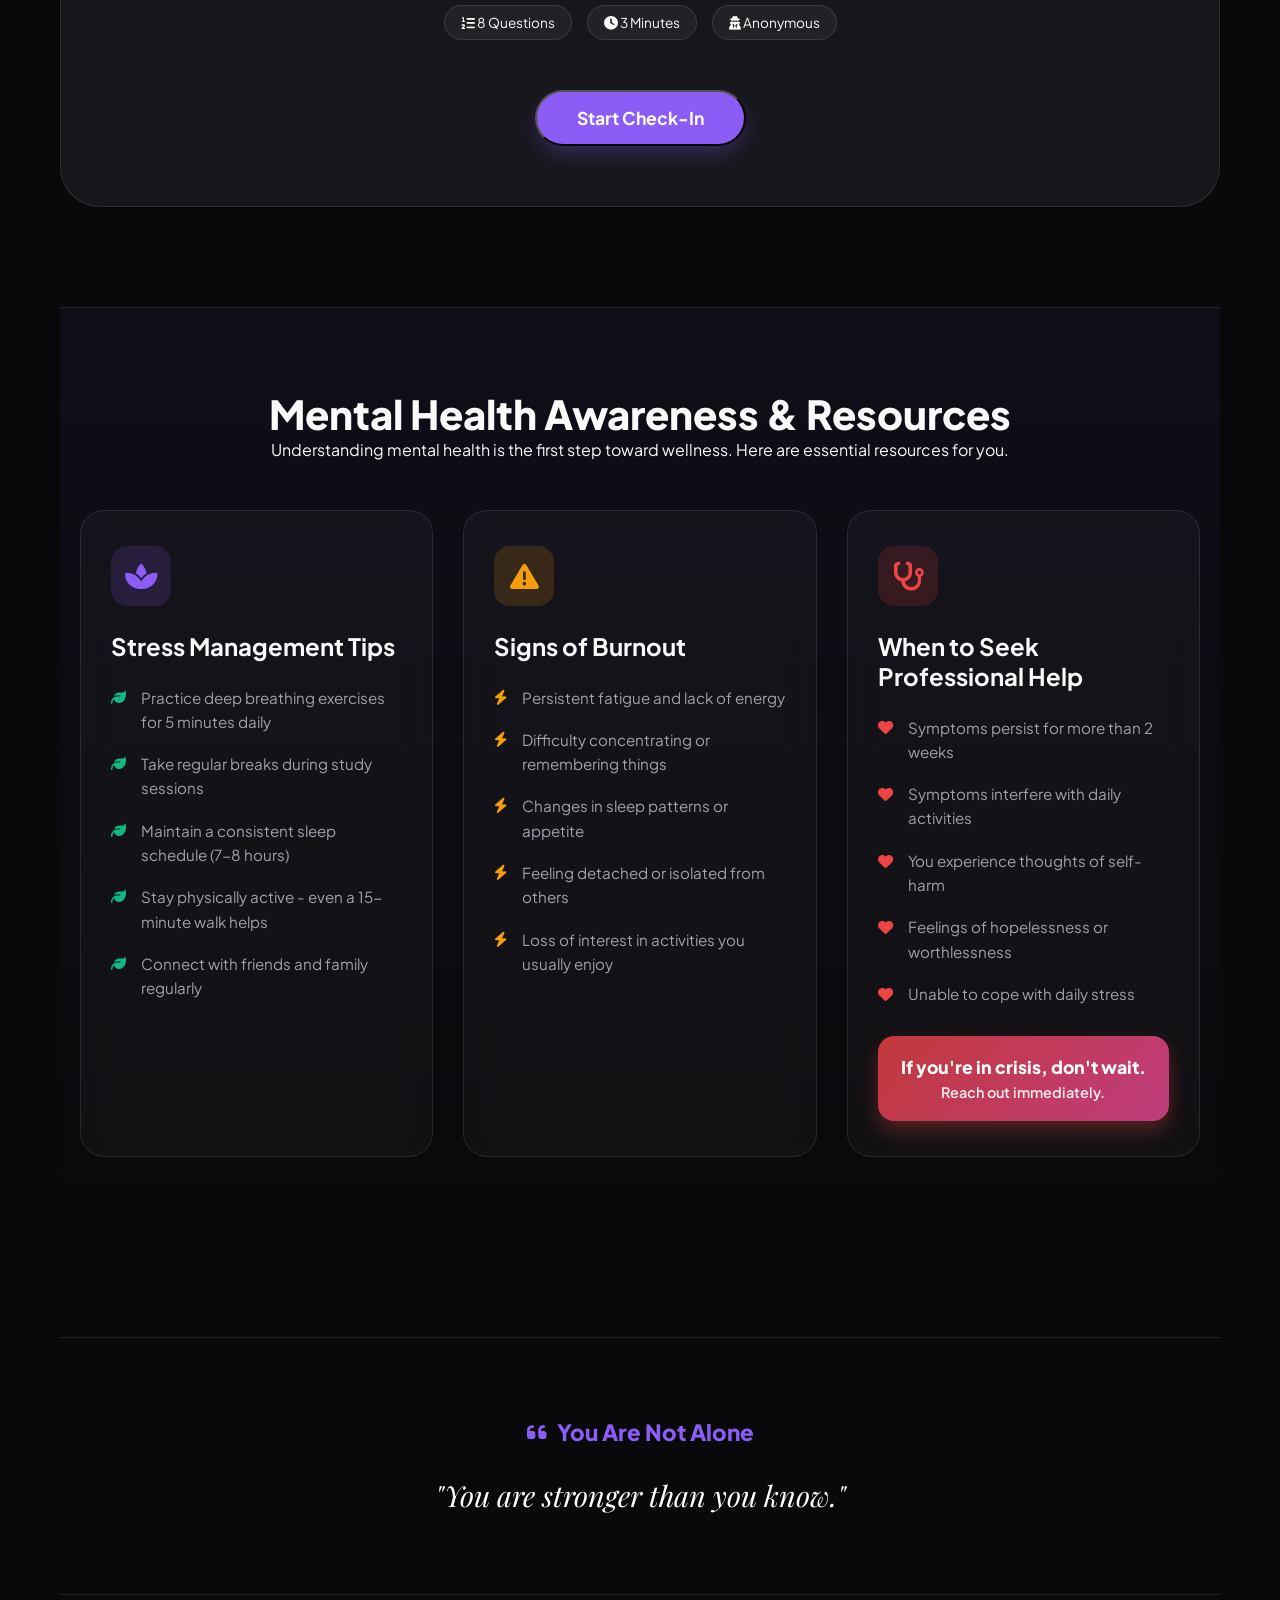
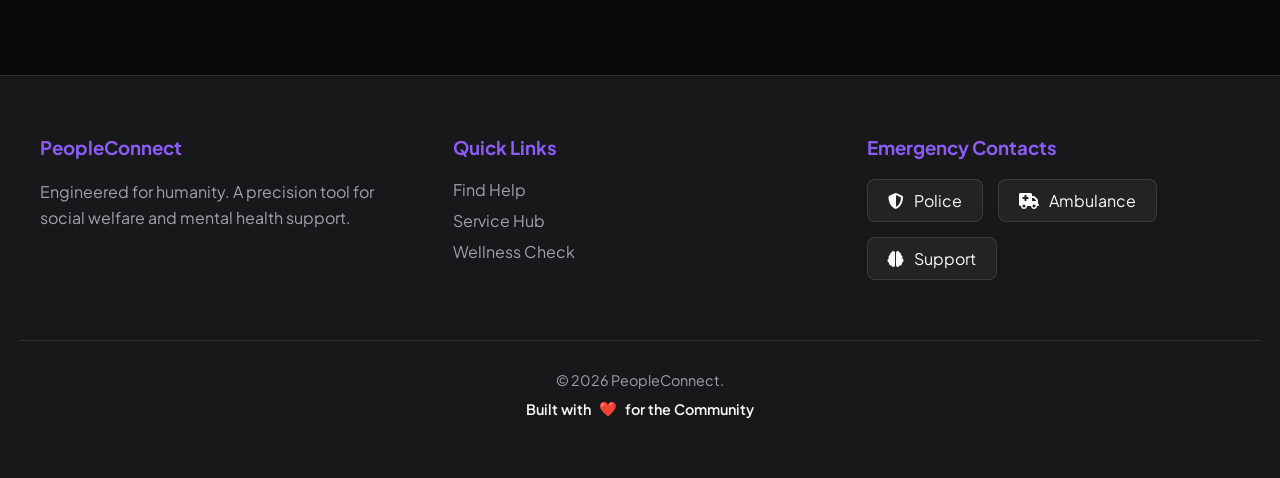
==== commit 41c90254: "AUDIO PLAYBACK ISSUES FINAL FIX DONE !" ====
--- a/index.html
+++ b/index.html
@@ -199,9 +199,9 @@
                 <div class="mixer-icon"><i class="fa-solid fa-mug-hot"></i></div>
                 <input type="range" min="0" max="100" value="0" class="mixer-slider" oninput="adjVol('cafe', this.value)">
             </div>
-            <audio id="dw-rain" loop src="https://www.orangefreesounds.com/wp-content/uploads/2018/02/Real-rain-sound.mp3"></audio>
+            <audio id="dw-rain" loop src="https://cdn.pixabay.com/download/audio/2025/11/15/audio_c5116879e1.mp3?filename=gentle-rain-07-437321.mp3"></audio>
             <audio id="dw-lofi" loop src="https://cdn.pixabay.com/download/audio/2022/05/27/audio_1808fbf07a.mp3?filename=lofi-study-112191.mp3"></audio>
-            <audio id="dw-cafe" loop src="https://www.orangefreesounds.com/wp-content/uploads/2021/07/Cafe-ambient-sound.mp3"></audio>
+            <audio id="dw-cafe" loop src="https://cdn.pixabay.com/download/audio/2022/03/10/audio_9a103c8b91.mp3?filename=cafe-noise-32940.mp3"></audio>
         </div>
 
         <div class="focus-notes">
@@ -287,8 +287,8 @@
         <button class="sound-btn" onclick="toggleSound('white', this)"><i class="fa-solid fa-wind"></i> White Noise</button>
         <button class="sound-btn" onclick="toggleSound('piano', this)"><i class="fa-solid fa-music"></i> Piano</button>
     </div>
-    <audio id="audio-rain" loop src="https://pixabay.com/sound-effects/nature-gentle-rain-07-437321/.mp3"></audio>
-    <audio id="audio-white" loop src="https://pixabay.com/sound-effects/city-cafe-ambience-1-61765/.mp3"></audio>
+    <audio id="audio-rain" loop src="https://cdn.pixabay.com/download/audio/2025/11/15/audio_c5116879e1.mp3?filename=gentle-rain-07-437321.mp3"></audio>
+    <audio id="audio-white" loop src="https://cdn.pixabay.com/download/audio/2022/03/10/audio_9a103c8b91.mp3?filename=cafe-noise-32940.mp3"></audio>
     <audio id="audio-piano" loop src="https://cdn.pixabay.com/download/audio/2022/03/09/audio_c8c8a73467.mp3?filename=meditation-piano-11516.mp3"></audio>
 </section>
 
@@ -427,3 +427,4 @@
 </html>
 
 
+
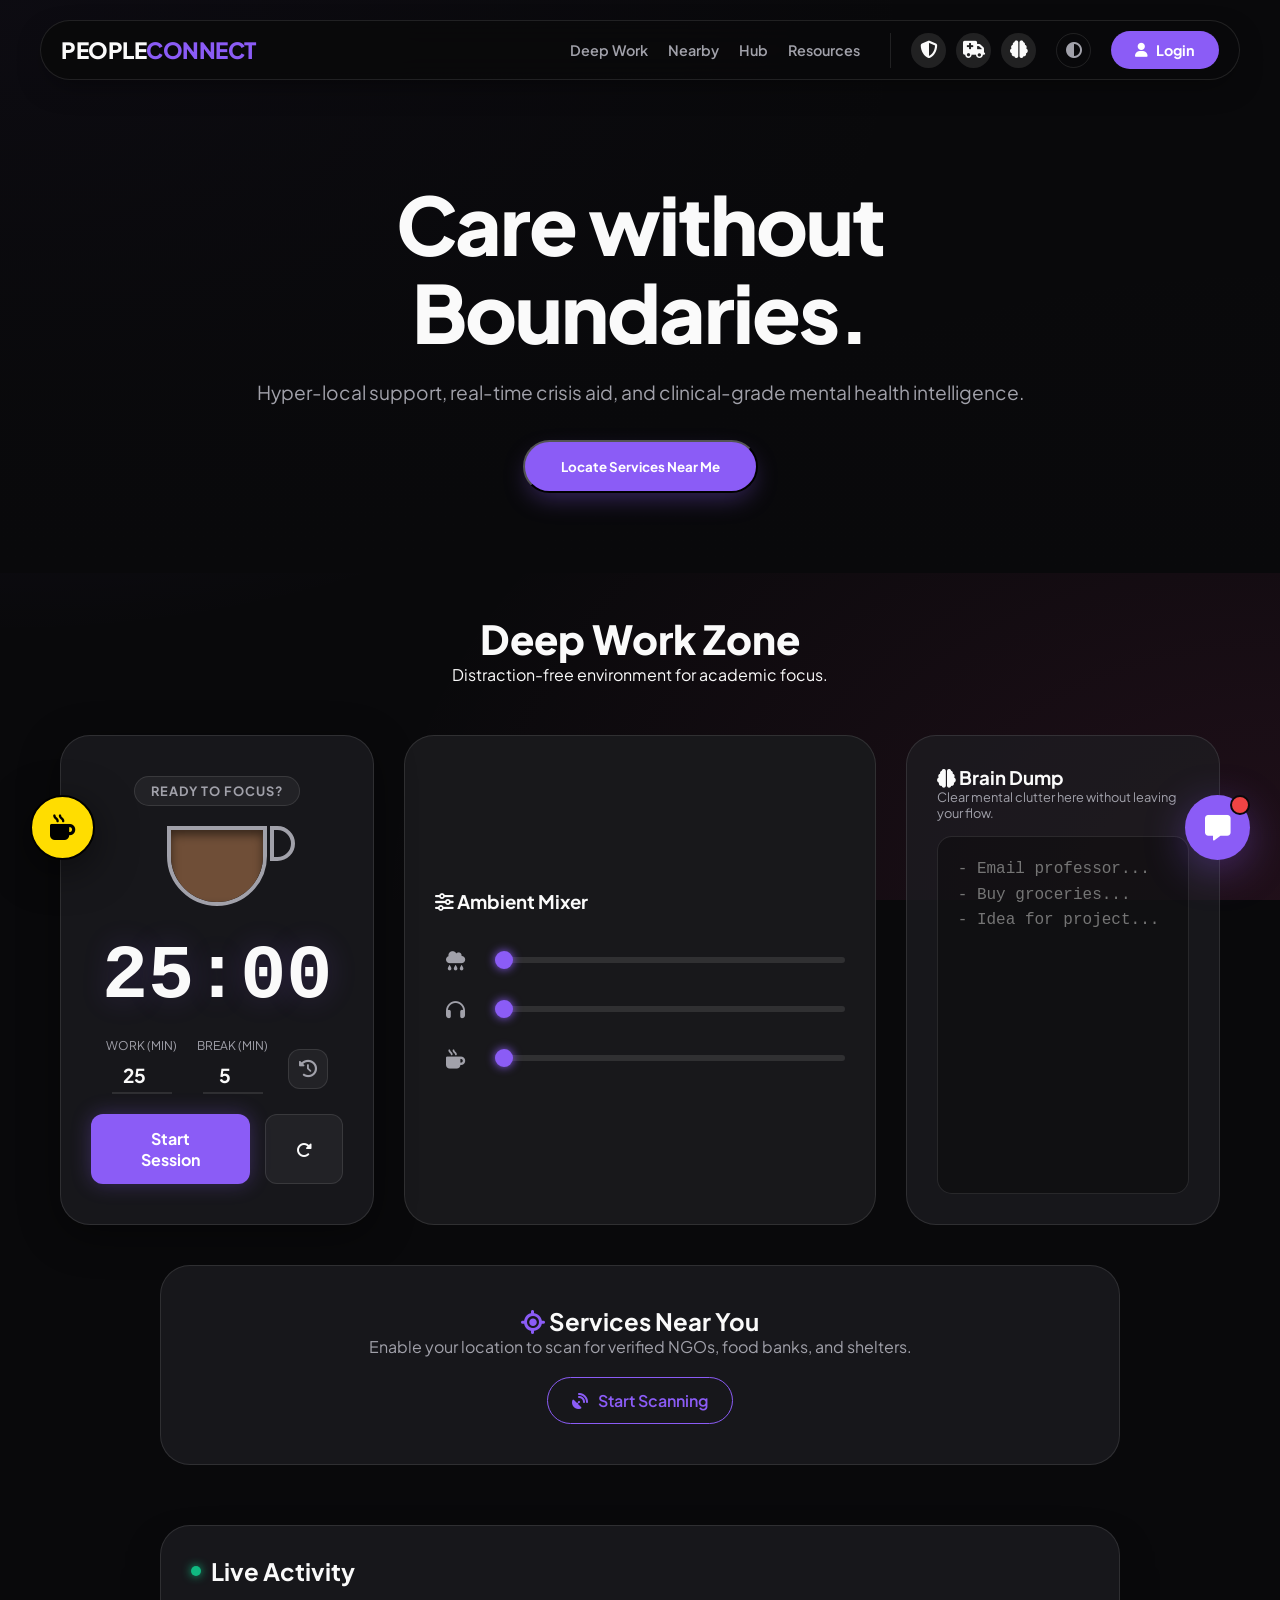
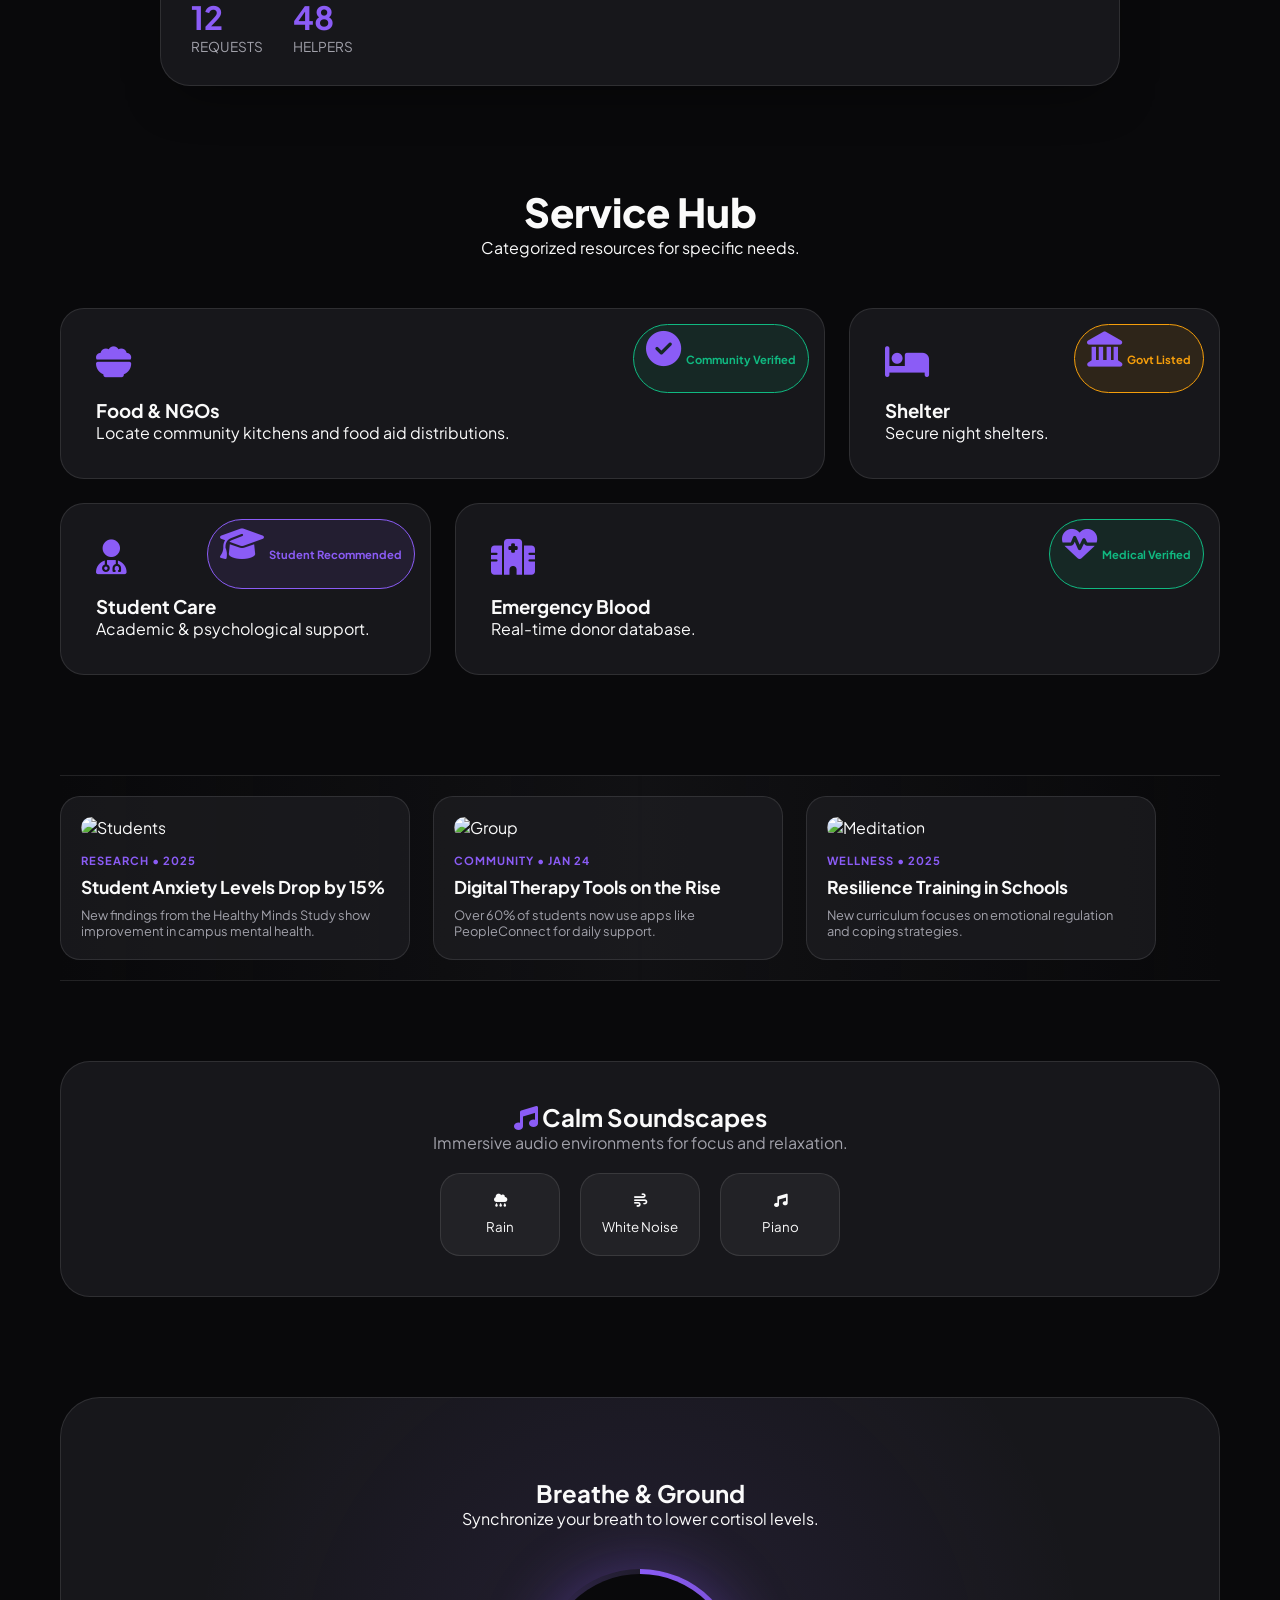
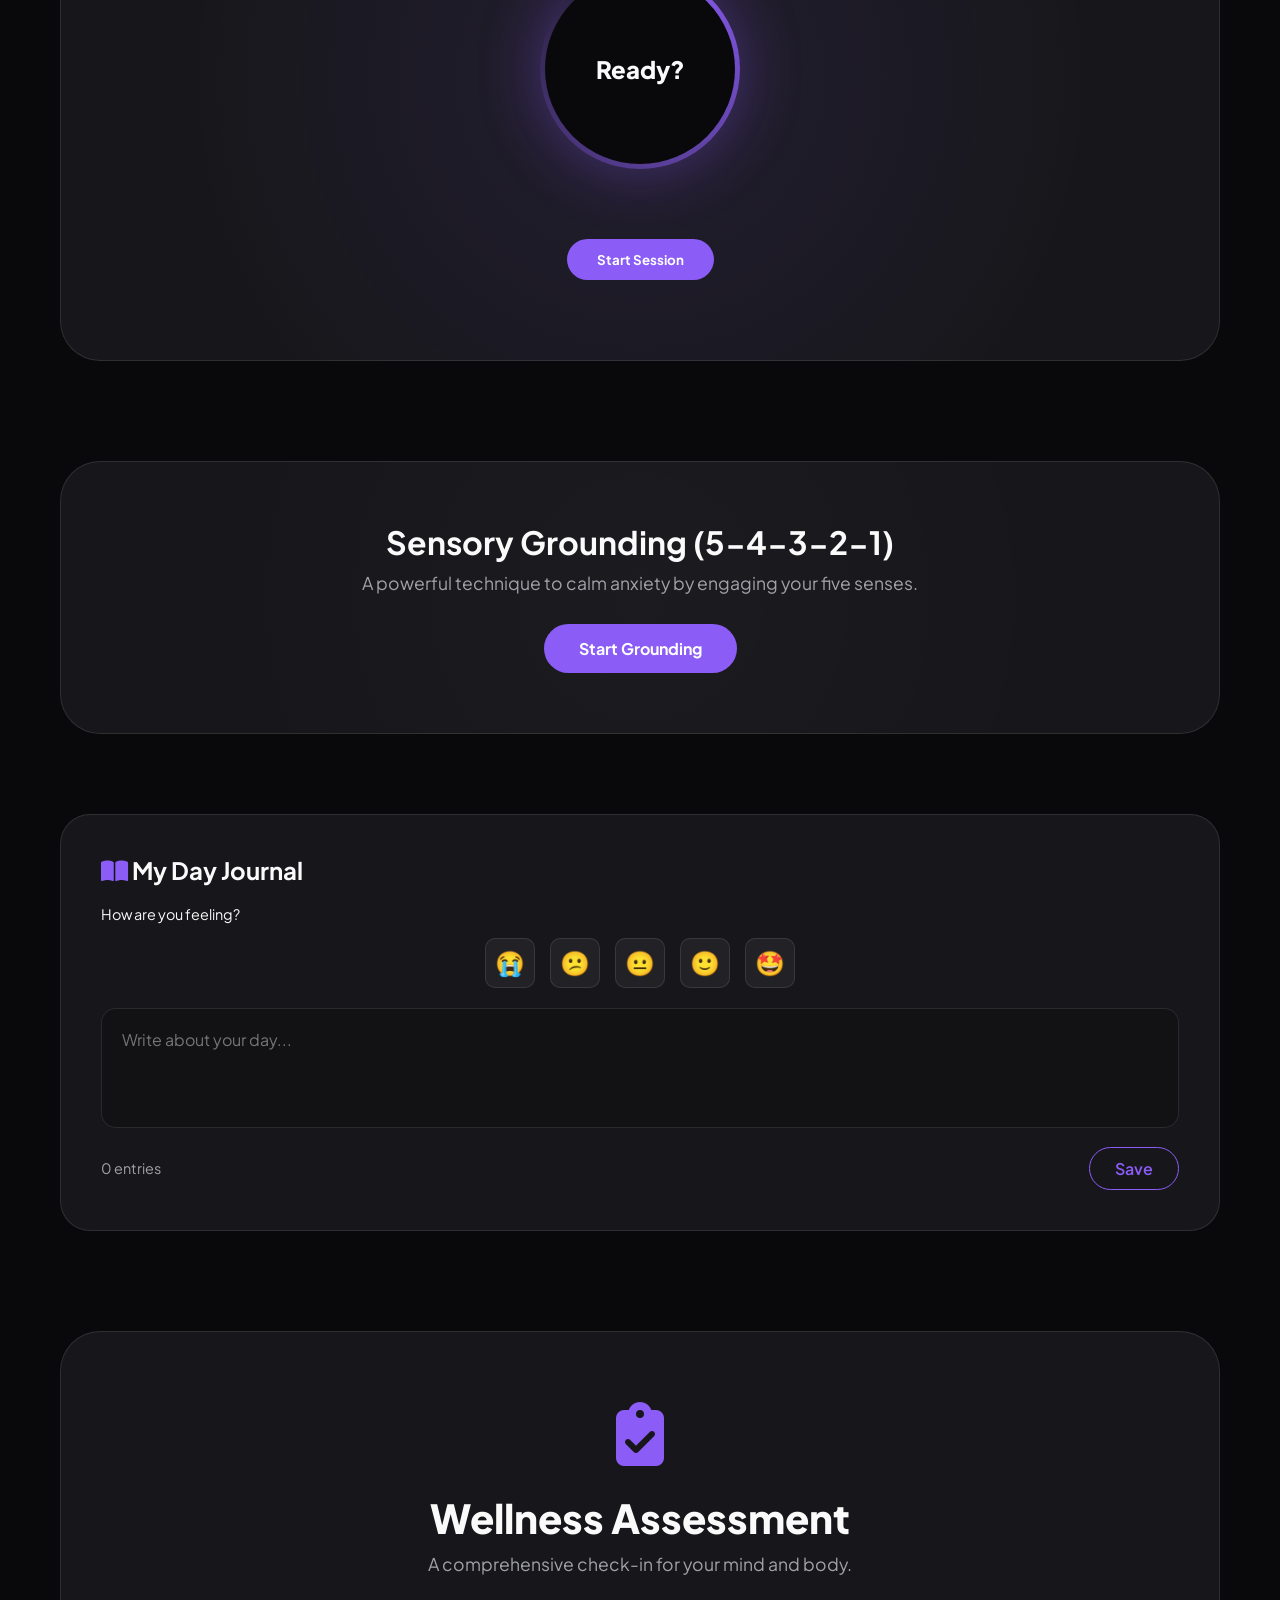
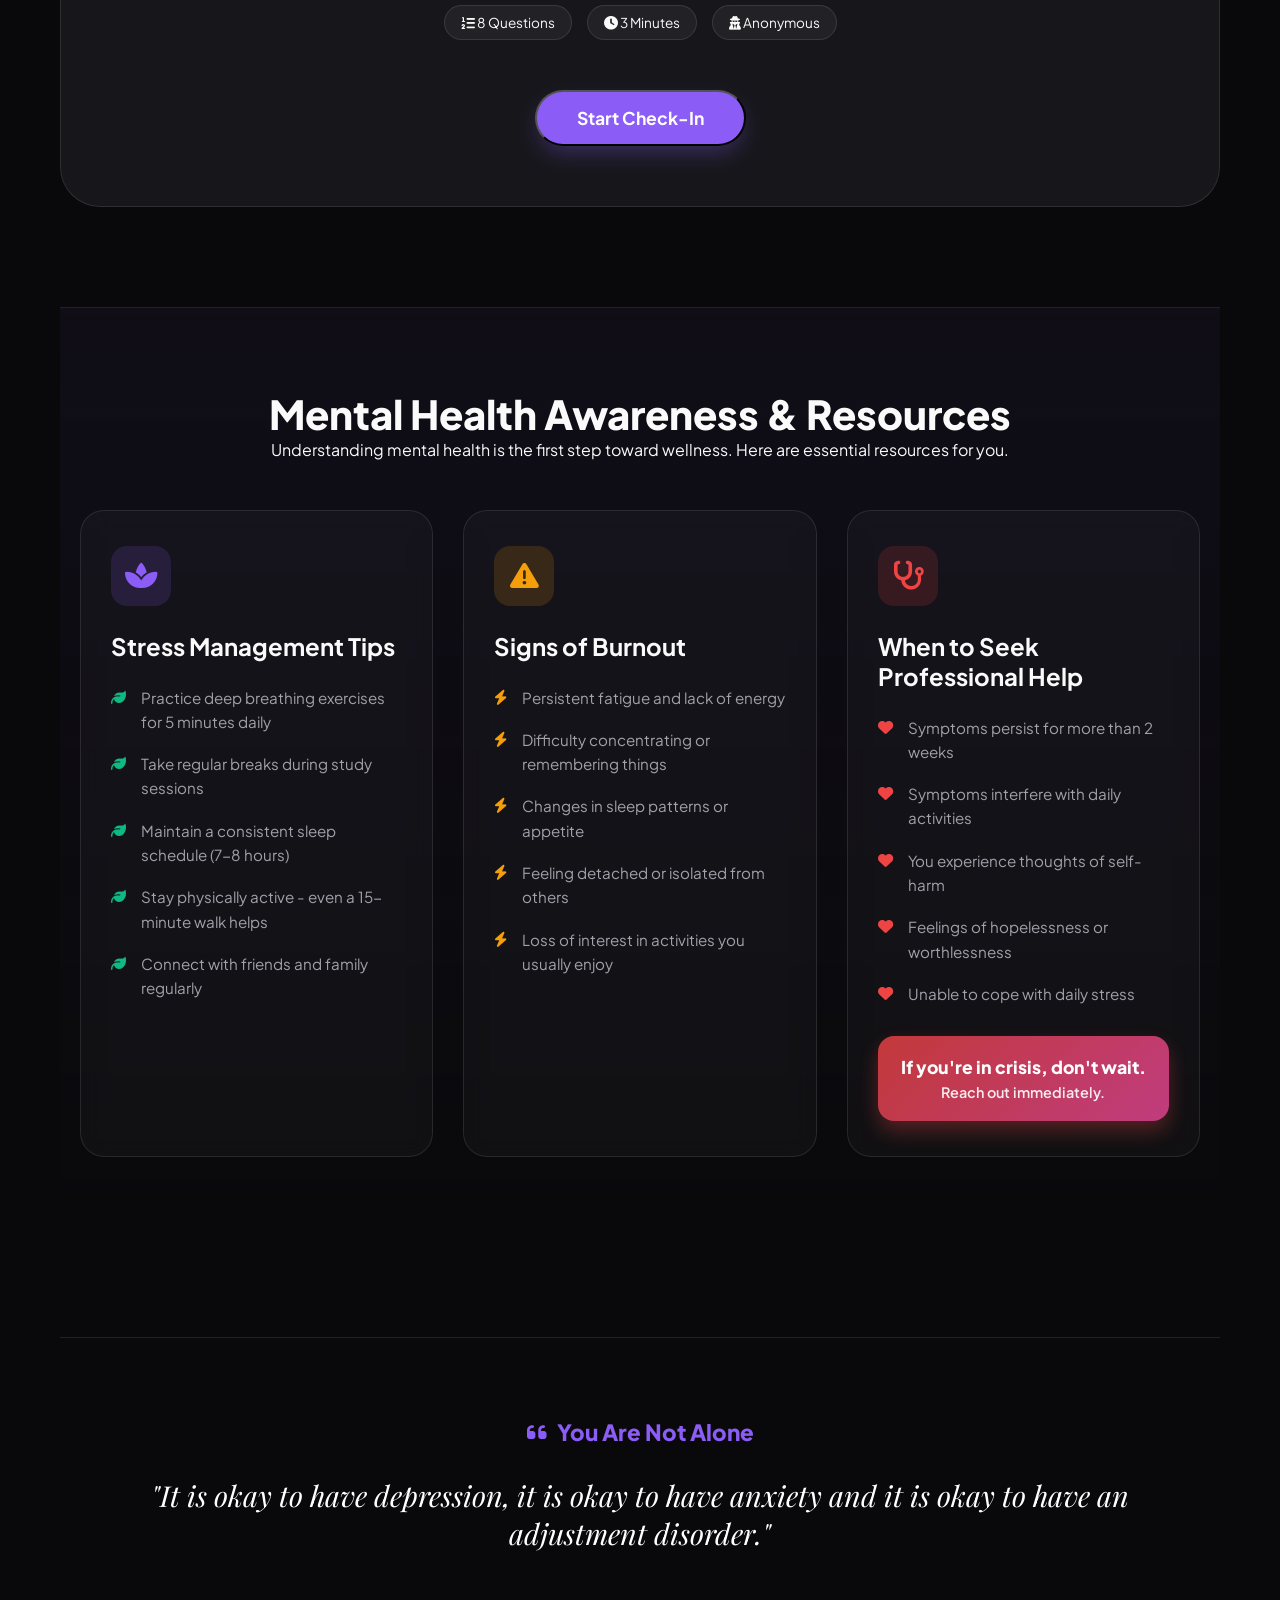
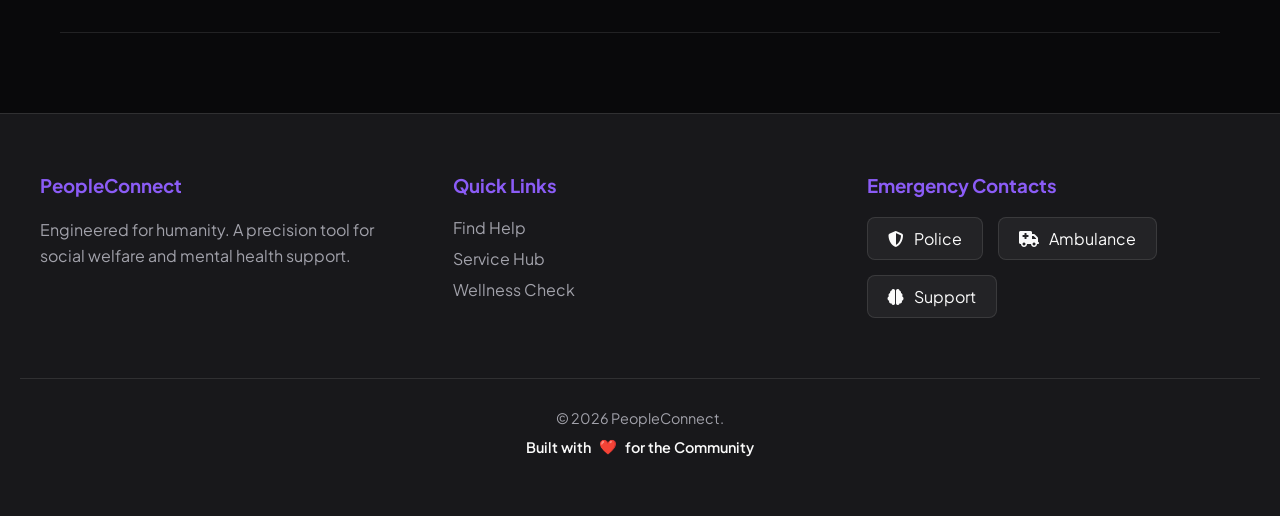
==== commit 97187018: "PIANO PLAYBACK ISSUE FIXED IN THE CALM SOUNDSCAPES SECTION !" ====
--- a/index.html
+++ b/index.html
@@ -289,7 +289,7 @@
     </div>
     <audio id="audio-rain" loop src="https://cdn.pixabay.com/download/audio/2025/11/15/audio_c5116879e1.mp3?filename=gentle-rain-07-437321.mp3"></audio>
     <audio id="audio-white" loop src="https://cdn.pixabay.com/download/audio/2022/03/10/audio_9a103c8b91.mp3?filename=cafe-noise-32940.mp3"></audio>
-    <audio id="audio-piano" loop src="https://cdn.pixabay.com/download/audio/2022/03/09/audio_c8c8a73467.mp3?filename=meditation-piano-11516.mp3"></audio>
+    <audio id="audio-piano" loop src="https://cdn.pixabay.com/download/audio/2025/02/25/audio_03b0169dd2.mp3?filename=soft-piano-keys-306074.mp3"></audio>
 </section>
 
 <section id="breathe">
@@ -428,3 +428,4 @@
 
 
 
+
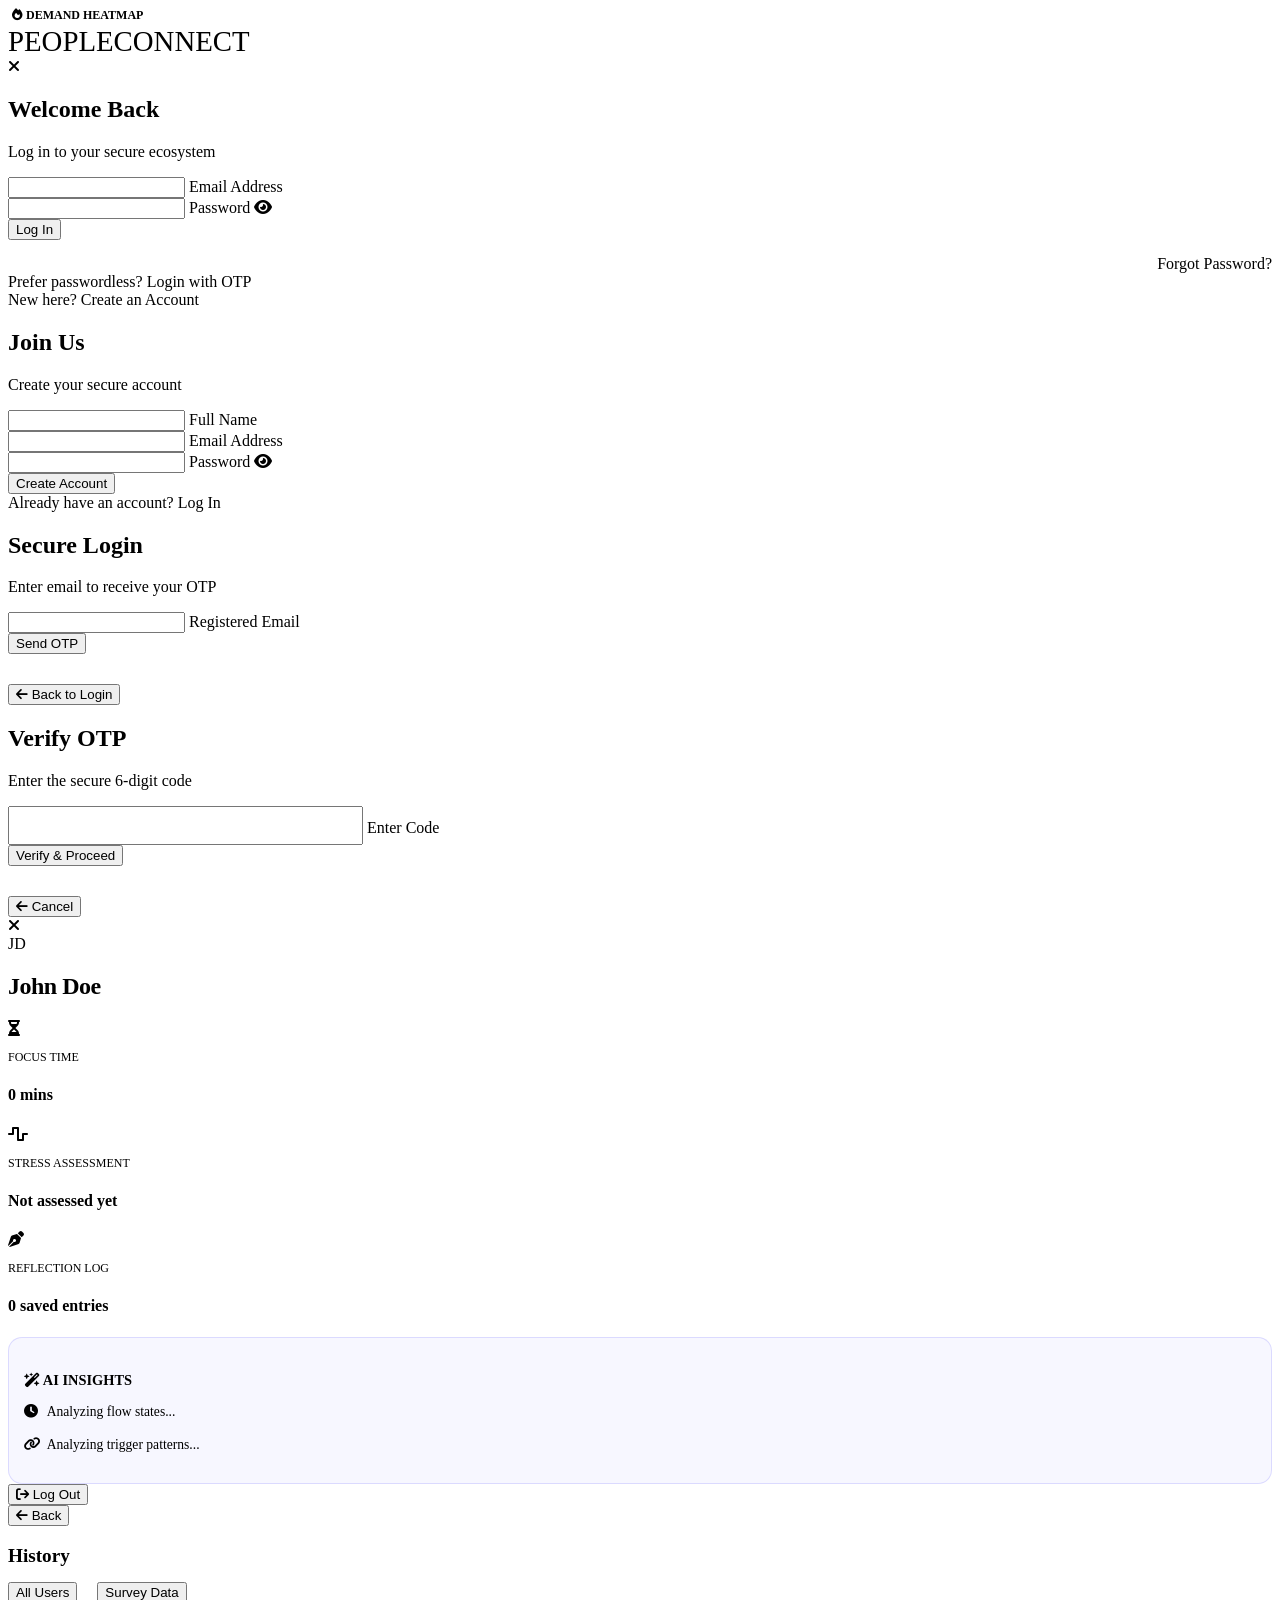
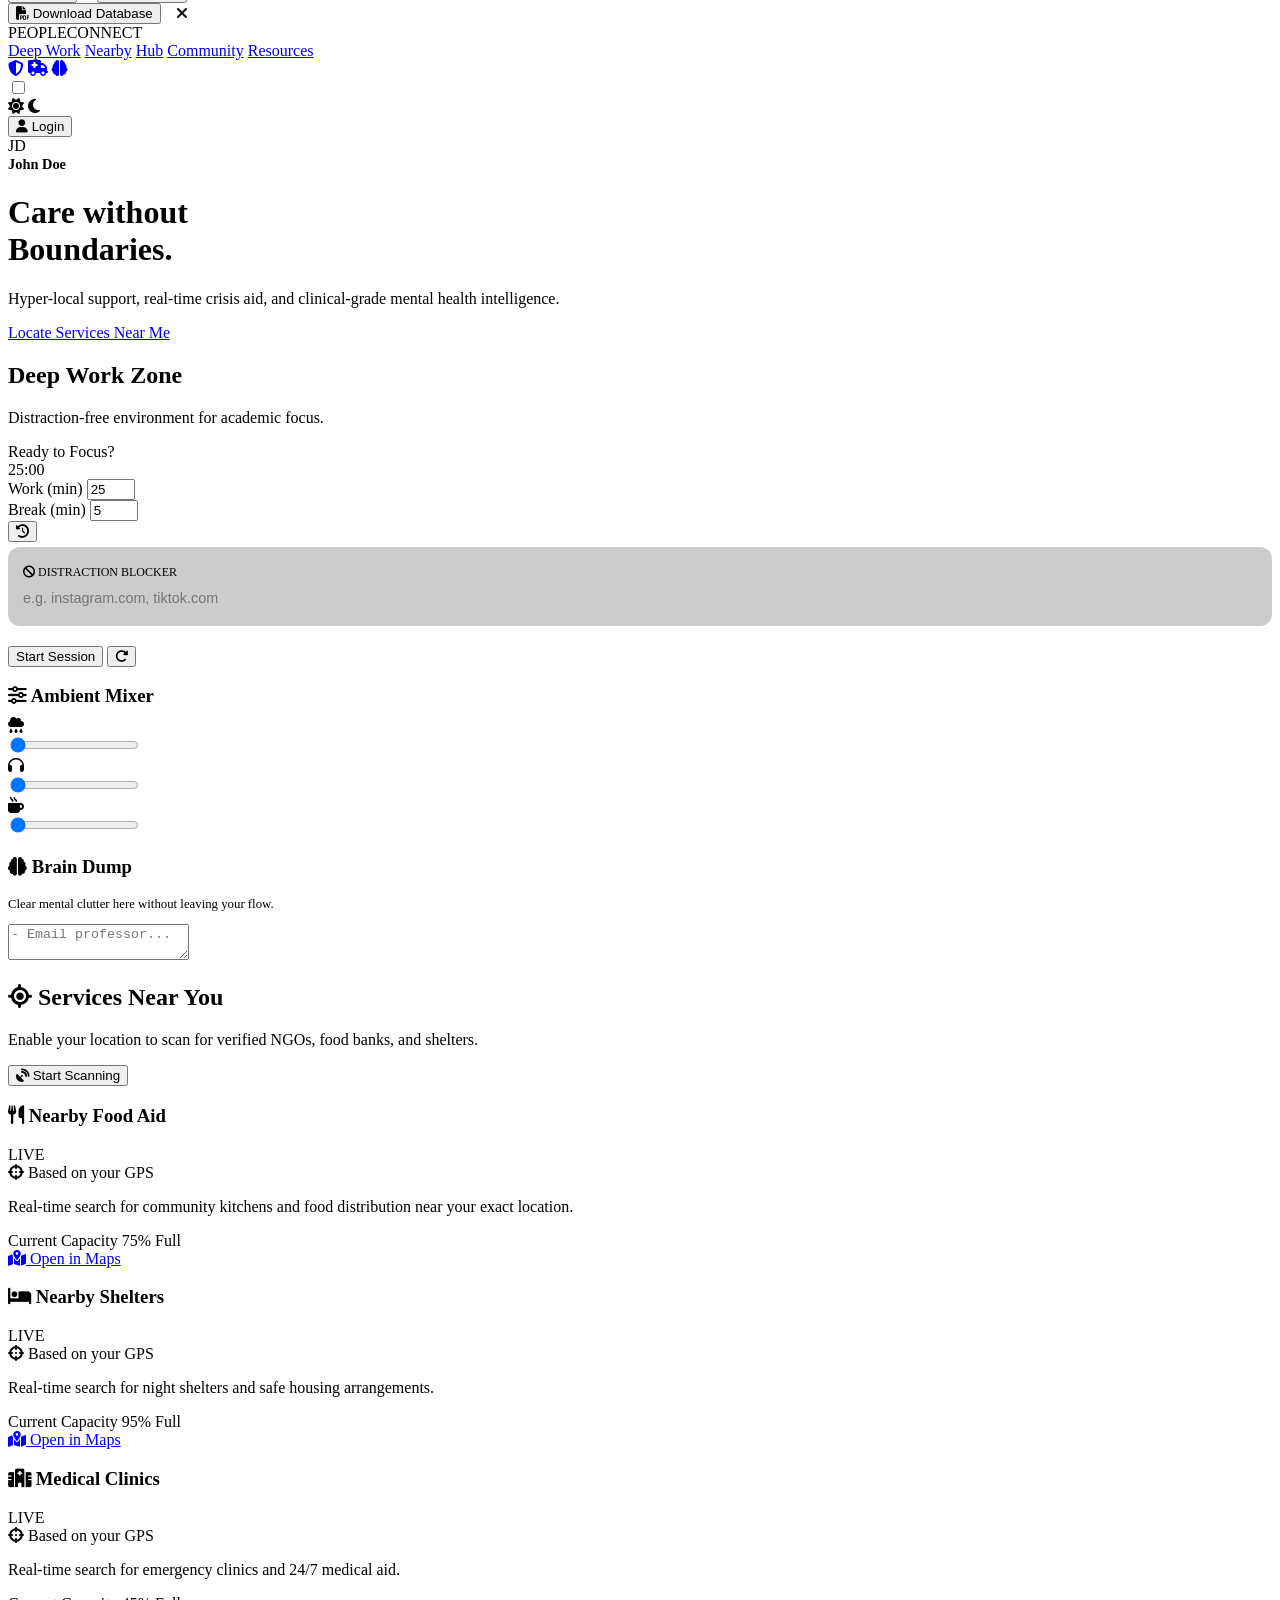
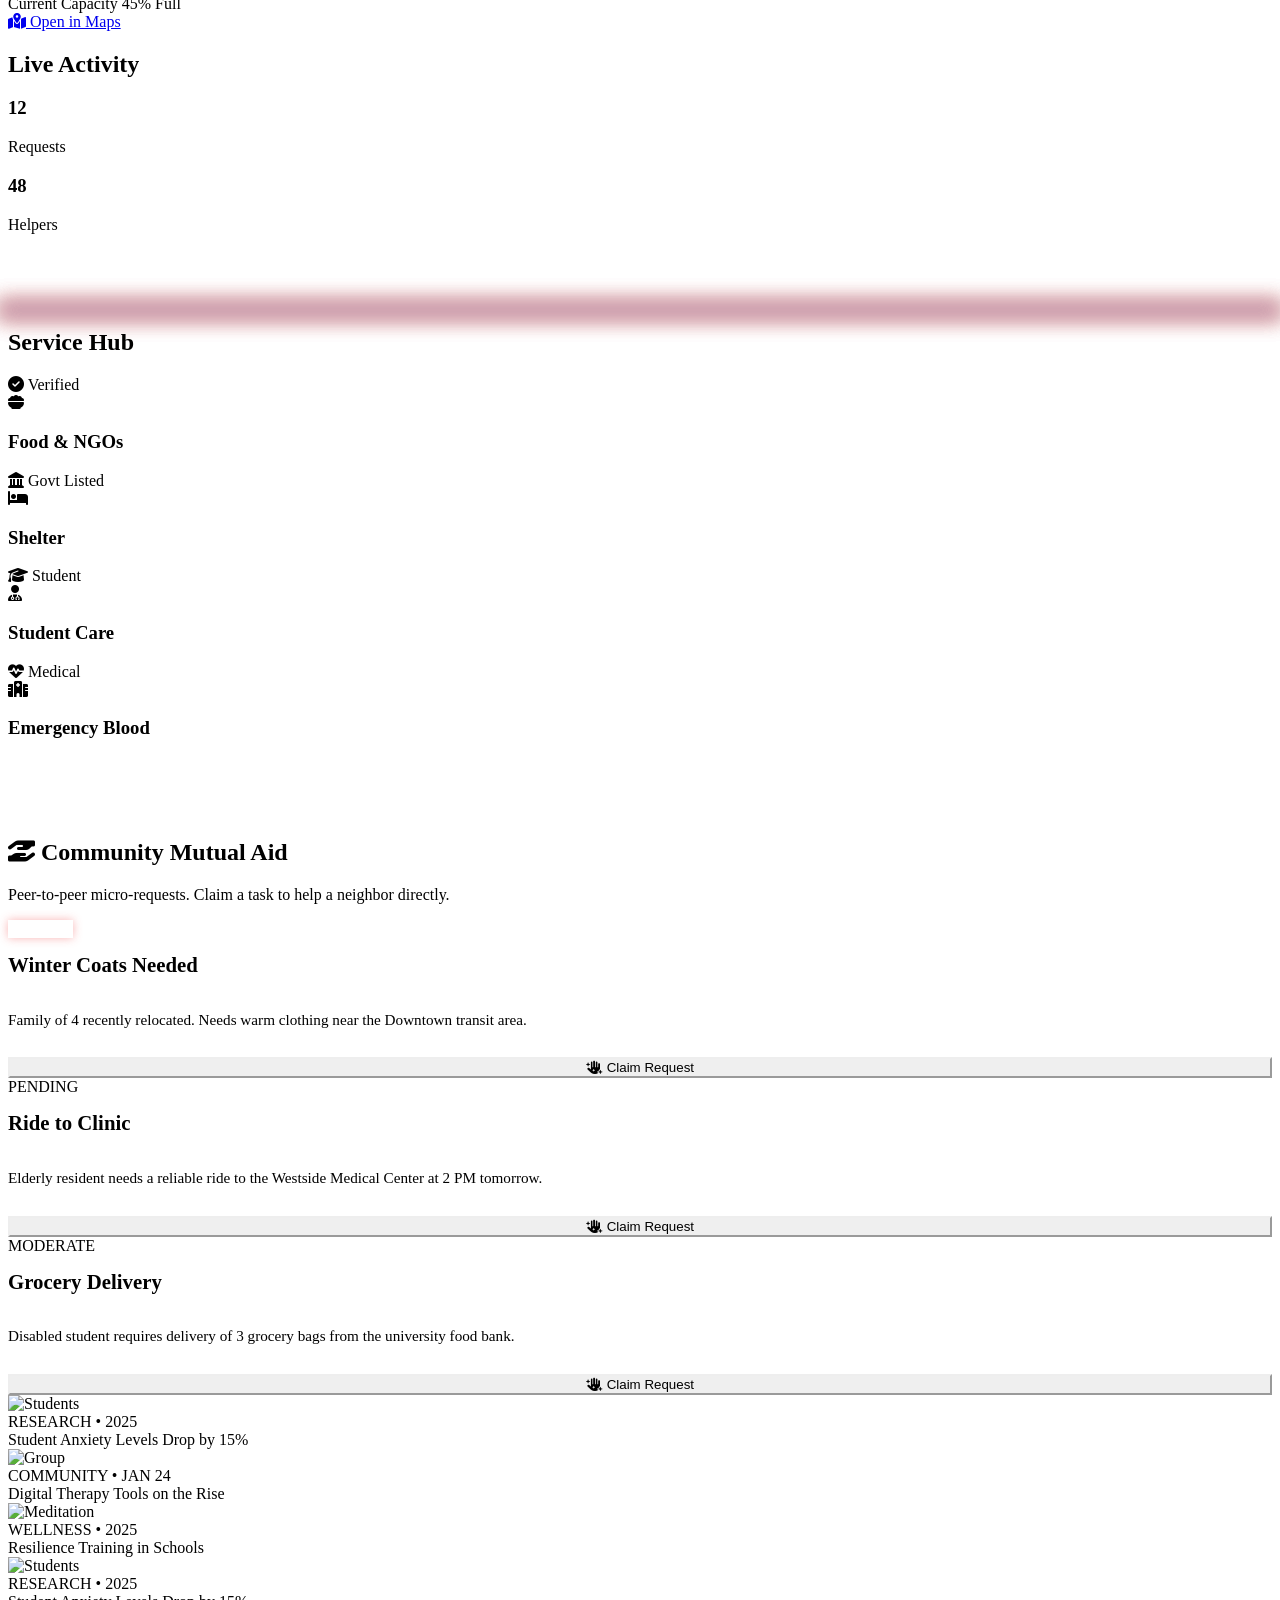
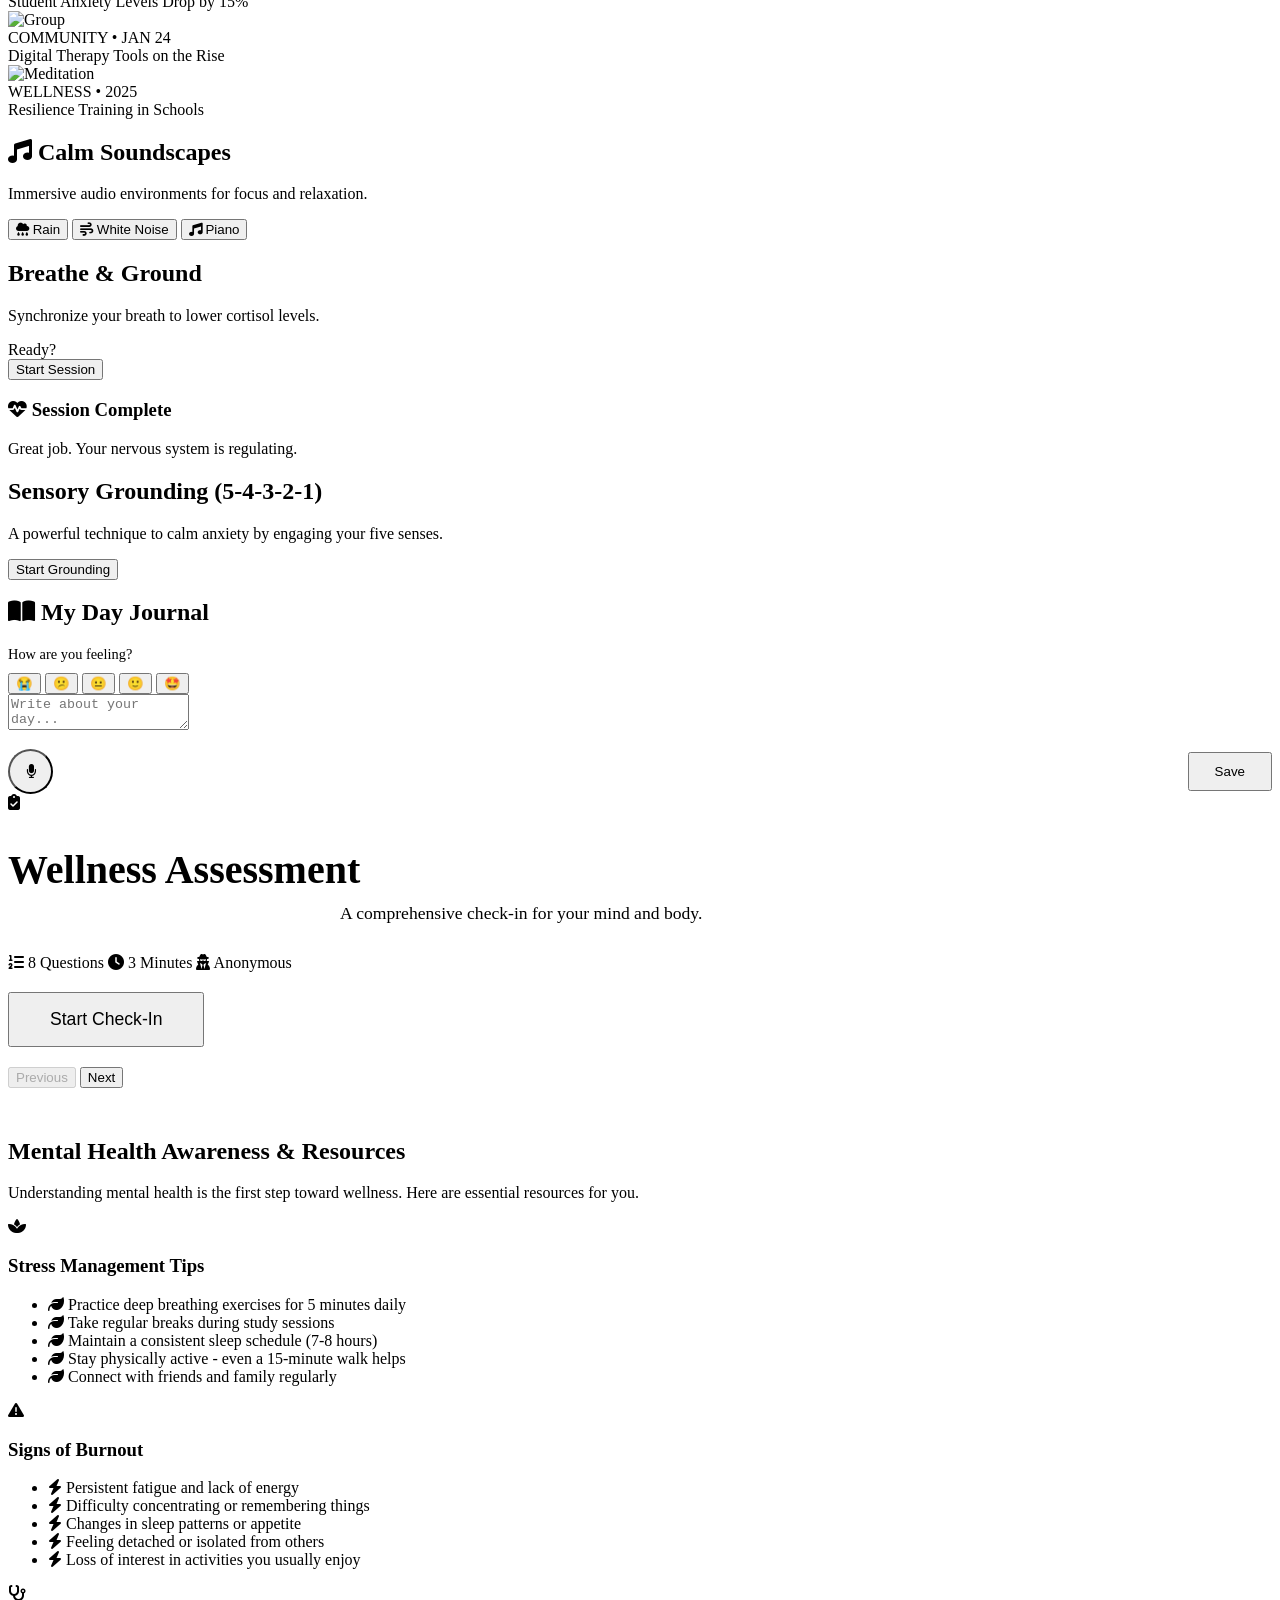
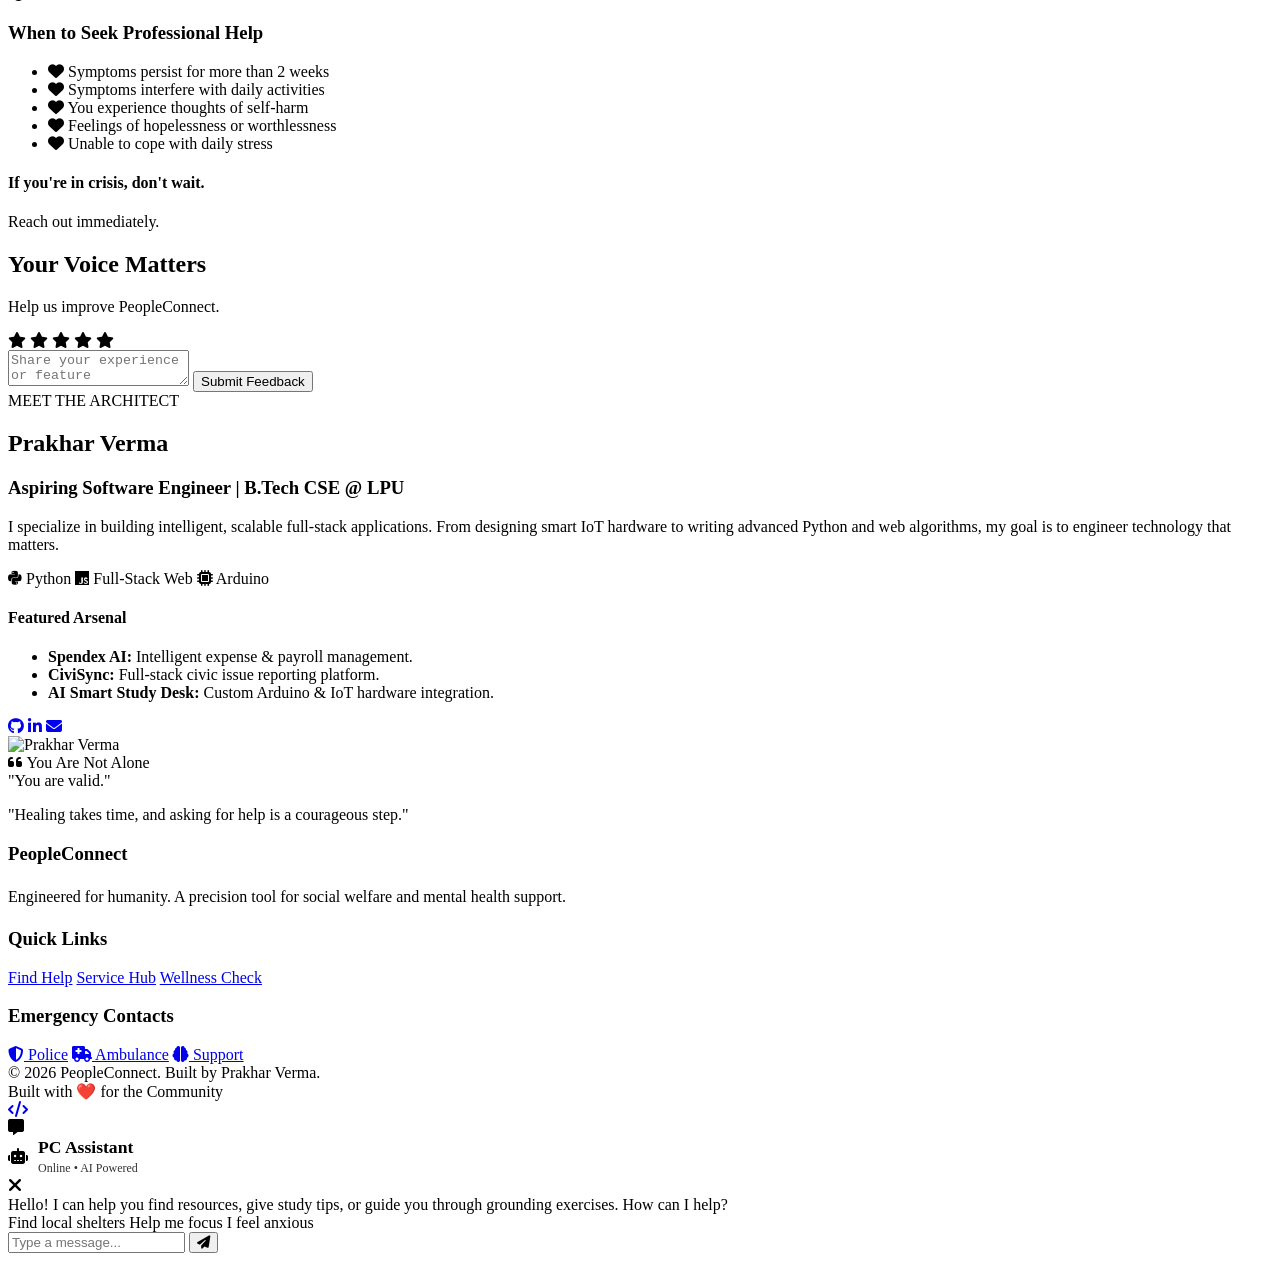
==== commit 820bec1d: "MAJOR PATCH UPDATES AND BUG FIXES AS WELL AS INTEGRATION OF DATABASE !" ====
--- a/index.html
+++ b/index.html
@@ -1,431 +1,974 @@
 <!DOCTYPE html>
 <html lang="en">
 <head>
-<meta charset="UTF-8">
-<meta name="viewport" content="width=device-width, initial-scale=1.0">
-<title>PeopleConnect | Elite Support Ecosystem</title>
-
-<link href="https://fonts.googleapis.com/css2?family=Plus+Jakarta+Sans:wght@300;400;500;600;700;800&display=swap" rel="stylesheet">
-<link href="https://fonts.googleapis.com/css2?family=Playfair+Display:ital,wght@1,500&display=swap" rel="stylesheet">
-<link rel="stylesheet" href="https://cdnjs.cloudflare.com/ajax/libs/font-awesome/6.5.1/css/all.min.css">
-
-<script src="https://cdnjs.cloudflare.com/ajax/libs/jspdf/2.5.1/jspdf.umd.min.js"></script>
-<script src="https://cdnjs.cloudflare.com/ajax/libs/jspdf-autotable/3.8.2/jspdf.plugin.autotable.min.js"></script>
-
-<link rel="stylesheet" href="style.css">
+    <meta charset="UTF-8">
+    <meta name="viewport" content="width=device-width, initial-scale=1.0">
+    <title>PeopleConnect | Elite Support</title>
+
+    <link href="https://fonts.googleapis.com/css2?family=Plus+Jakarta+Sans:wght@300;400;500;600;700;800&display=swap" rel="stylesheet">
+    <link href="https://fonts.googleapis.com/css2?family=Playfair+Display:ital,wght@1,500&display=swap" rel="stylesheet">
+    <link rel="stylesheet" href="https://cdnjs.cloudflare.com/ajax/libs/font-awesome/6.5.1/css/all.min.css">
+    
+    <link rel="icon" type="image/png" href="https://cdn-icons-png.flaticon.com/512/2906/2906496.png">
+
+    <script src="https://cdnjs.cloudflare.com/ajax/libs/jspdf/2.5.1/jspdf.umd.min.js"></script>
+    <script src="https://cdnjs.cloudflare.com/ajax/libs/jspdf-autotable/3.8.2/jspdf.plugin.autotable.min.js"></script>
+    <script src="https://cdn.jsdelivr.net/npm/@supabase/supabase-js@2"></script>
+    <script type="text/javascript" src="https://cdn.jsdelivr.net/npm/@emailjs/browser@3/dist/email.min.js"></script>
+    <script src="https://cdn.jsdelivr.net/npm/marked/marked.min.js"></script>
+
+    <link rel="stylesheet" href="style1.css">
 </head>
 
 <body>
 
-<a href="https://buymeacoffee.com/prakhar_codess" target="_blank" id="bmc-btn" title="Buy Me a Coffee">
-    <i class="fa-solid fa-mug-hot"></i>
-</a>
-
-<div id="auth-modal" class="modal-overlay">
-    <div class="auth-box">
-        <i class="fa-solid fa-xmark auth-close" onclick="closeAuth()"></i>
-        <div id="login-form" class="form-container active">
-            <div class="auth-header"><h2>Welcome Back</h2><p>Login to access tools</p></div>
-            <div id="login-error" class="auth-error">Incorrect password. Please try again.</div>
-            <form class="auth-form" onsubmit="handleLogin(event)">
-                <div class="input-group"><input type="email" id="login-email" required placeholder=" "><label>Email</label></div>
-                <div class="input-group"><input type="password" id="login-pass" required placeholder=" "><label>Password</label></div>
-                <button type="submit" class="auth-submit" id="login-btn"><span>Log In</span></button>
-            </form>
-            <div class="social-login">
-                <div class="social-btn" onclick="handleSocialLogin('Google')"><i class="fa-brands fa-google"></i> Google</div>
-                <div class="social-btn" onclick="handleSocialLogin('GitHub')"><i class="fa-brands fa-github"></i> GitHub</div>
-            </div>
-            <div class="auth-switch">New here? <span onclick="switchAuth('register')">Create Account</span></div>
-        </div>
-        <div id="register-form" class="form-container">
-            <div class="auth-header"><h2>Join Us</h2><p>Create your account</p></div>
-            <form class="auth-form" onsubmit="handleRegister(event)">
-                <div class="input-group"><input type="text" id="reg-name" required placeholder=" "><label>Full Name</label></div>
-                <div class="input-group"><input type="email" id="reg-email" required placeholder=" "><label>Email</label></div>
-                <div class="input-group"><input type="password" id="reg-pass" required placeholder=" "><label>Password</label></div>
-                <button type="submit" class="auth-submit" id="reg-btn"><span>Sign Up</span></button>
-            </form>
-            <div class="auth-switch">Already have an account? <span onclick="switchAuth('login')">Log In</span></div>
+    <div id="global-loader">
+        <div class="loader-core">
+            <div class="loader-ring"></div>
+            <div class="loader-ring"></div>
+        </div>
+        <div class="logo" style="margin-top: 25px; font-size: 1.8rem; animation: pulse 2s infinite;">
+            PEOPLE<span style="color:var(--primary)">CONNECT</span>
         </div>
     </div>
-</div>
-
-<div id="profile-modal" class="modal-overlay">
-    <div class="profile-box">
-        <i class="fa-solid fa-xmark auth-close" onclick="closeProfile()"></i>
-        <div class="profile-header">
-            <div class="profile-avatar-lg" id="p-avatar">JD</div>
-            <h2 id="p-name" style="letter-spacing: -0.5px;">John Doe</h2>
-            <div style="display: inline-block; margin-top: 8px; padding: 4px 12px; background: rgba(255,255,255,0.05); border-radius: 50px; font-size: 0.75rem; color: var(--muted);">Member since 2026</div>
-        </div>
+
+    <div id="toast-container"></div>
+
+    <div id="auth-modal" class="modal-overlay">
+        <div class="auth-orb-1"></div>
+        <div class="auth-orb-2"></div>
         
-        <div class="profile-body" id="profile-main-view">
-            <div class="perf-card" onclick="viewUserHistory('focus')">
-                <div class="perf-icon"><i class="fa-solid fa-hourglass-half"></i></div>
+        <div class="auth-box" id="auth-box-animate">
+            <i class="fa-solid fa-xmark auth-close" onclick="closeAuth()"></i>
+            
+            <div id="login-form" class="form-container active">
+                <div class="auth-header">
+                    <h2>Welcome Back</h2>
+                    <p>Log in to your secure ecosystem</p>
+                </div>
+                
+                <div id="login-error" class="auth-error"></div>
+                
+                <form class="auth-form" onsubmit="handleLogin(event)">
+                    <div class="input-group">
+                        <input type="email" id="login-email" required placeholder=" ">
+                        <label>Email Address</label>
+                    </div>
+                    
+                    <div class="input-group">
+                        <input type="password" id="login-pass" required placeholder=" ">
+                        <label>Password</label>
+                        <i class="fa-solid fa-eye eye-btn" onclick="togglePassword('login-pass', this)"></i>
+                    </div>
+                    
+                    <button type="submit" class="auth-submit" id="login-btn">
+                        <span>Log In</span>
+                    </button>
+                </form>
+                
+                <div style="text-align: right; margin-top: 15px;">
+                    <span class="text-link" onclick="switchAuth('forgot')">Forgot Password?</span>
+                </div>
+                
+                <div class="auth-switch">
+                    Prefer passwordless? <span onclick="switchAuth('otp-login')">Login with OTP</span>
+                </div>
+                
+                <div class="auth-switch">
+                    New here? <span onclick="switchAuth('register')">Create an Account</span>
+                </div>
+            </div>
+
+            <div id="register-form" class="form-container">
+                <div class="auth-header">
+                    <h2>Join Us</h2>
+                    <p>Create your secure account</p>
+                </div>
+                
+                <form class="auth-form" onsubmit="handleRegister(event)">
+                    <div class="input-group">
+                        <input type="text" id="reg-name" required placeholder=" ">
+                        <label>Full Name</label>
+                    </div>
+                    
+                    <div class="input-group">
+                        <input type="email" id="reg-email" required placeholder=" ">
+                        <label>Email Address</label>
+                    </div>
+                    
+                    <div class="input-group">
+                        <input type="password" id="reg-pass" required placeholder=" ">
+                        <label>Password</label>
+                        <i class="fa-solid fa-eye eye-btn" onclick="togglePassword('reg-pass', this)"></i>
+                    </div>
+                    
+                    <button type="submit" class="auth-submit" id="reg-btn">
+                        <span>Create Account</span>
+                    </button>
+                </form>
+                
+                <div class="auth-switch">
+                    Already have an account? <span onclick="switchAuth('login')">Log In</span>
+                </div>
+            </div>
+
+            <div id="otp-request-form" class="form-container">
+                <div class="auth-header">
+                    <h2 id="otp-title">Secure Login</h2>
+                    <p>Enter email to receive your OTP</p>
+                </div>
+                
+                <div id="otp-error" class="auth-error"></div>
+                
+                <form class="auth-form" onsubmit="requestOTP(event)">
+                    <div class="input-group">
+                        <input type="email" id="otp-email" required placeholder=" ">
+                        <label>Registered Email</label>
+                    </div>
+                    
+                    <button type="submit" class="auth-submit" id="request-otp-btn">
+                        <span>Send OTP</span>
+                    </button>
+                </form>
+                
+                <div class="auth-switch" style="margin-top: 30px;">
+                    <button type="button" onclick="switchAuth('login')" class="back-btn" style="margin:0;">
+                        <i class="fa-solid fa-arrow-left"></i> Back to Login
+                    </button>
+                </div>
+            </div>
+
+            <div id="otp-verify-form" class="form-container">
+                <div class="auth-header">
+                    <h2>Verify OTP</h2>
+                    <p>Enter the secure 6-digit code</p>
+                </div>
+                
+                <form class="auth-form" onsubmit="verifyOTP(event)">
+                    <div class="input-group">
+                        <input type="text" id="otp-code" required placeholder=" " maxlength="6" style="letter-spacing: 8px; text-align: center; font-size: 1.8rem; font-family: monospace;">
+                        <label style="left: 50%; transform: translateX(-50%);">Enter Code</label>
+                    </div>
+                    
+                    <div class="input-group" id="new-pass-group" style="display:none;">
+                        <input type="password" id="new-reset-pass" placeholder=" ">
+                        <label>New Password</label>
+                        <i class="fa-solid fa-eye eye-btn" onclick="togglePassword('new-reset-pass', this)"></i>
+                    </div>
+                    
+                    <button type="submit" class="auth-submit" id="verify-otp-btn">
+                        <span>Verify & Proceed</span>
+                    </button>
+                </form>
+                
+                <div class="auth-switch" style="margin-top: 30px;">
+                    <button type="button" onclick="switchAuth('login')" class="back-btn" style="margin:0;">
+                        <i class="fa-solid fa-arrow-left"></i> Cancel
+                    </button>
+                </div>
+            </div>
+        </div>
+    </div>
+
+    <div id="profile-modal" class="modal-overlay">
+        <div class="profile-box">
+            <i class="fa-solid fa-xmark auth-close" onclick="closeProfile()"></i>
+            <div class="profile-header">
+                <div class="profile-avatar-lg" id="p-avatar">JD</div>
+                <h2 id="p-name" style="letter-spacing: -0.5px;">John Doe</h2>
+            </div>
+            <div class="profile-body" id="profile-main-view">
+                <div class="perf-card" onclick="viewUserHistory('focus')">
+                    <div class="perf-icon"><i class="fa-solid fa-hourglass-half"></i></div>
+                    <div><p style="color:var(--muted); font-size:0.75rem; text-transform: uppercase;">Focus Time</p><h4 style="font-size:1rem; font-weight: 600;" id="p-focus-time">0 mins</h4></div>
+                </div>
+                <div class="perf-card" onclick="viewUserHistory('surveys')">
+                    <div class="perf-icon"><i class="fa-solid fa-wave-square"></i></div>
+                    <div><p style="color:var(--muted); font-size:0.75rem; text-transform: uppercase;">Stress Assessment</p><h4 style="font-size:1rem; font-weight: 600;" id="p-mood">Not assessed yet</h4></div>
+                </div>
+                <div class="perf-card" onclick="viewUserHistory('journals')">
+                    <div class="perf-icon"><i class="fa-solid fa-pen-nib"></i></div>
+                    <div><p style="color:var(--muted); font-size:0.75rem; text-transform: uppercase;">Reflection Log</p><h4 style="font-size:1rem; font-weight: 600;" id="p-journal">0 saved entries</h4></div>
+                </div>
+                
+                <div id="ai-insights-box" style="margin-top: 10px; padding: 15px; background: rgba(108, 99, 255, 0.05); border-radius: 14px; border: 1px solid rgba(108, 99, 255, 0.2);">
+                    <h4 style="color:var(--primary); margin-bottom: 12px; font-size:0.9rem; text-transform:uppercase;"><i class="fa-solid fa-wand-magic-sparkles"></i> AI Insights</h4>
+                    <p id="insight-flow" style="font-size:0.85rem; color:var(--text); margin-bottom:10px; line-height:1.4;"><i class="fa-solid fa-clock" style="color:var(--muted); width:20px;"></i> Analyzing flow states...</p>
+                    <p id="insight-trigger" style="font-size:0.85rem; color:var(--text); line-height:1.4;"><i class="fa-solid fa-link" style="color:var(--muted); width:20px;"></i> Analyzing trigger patterns...</p>
+                </div>
+
+                <button class="logout-btn" onclick="logout()"><i class="fa-solid fa-arrow-right-from-bracket"></i> Log Out</button>
+            </div>
+            <div class="history-view" id="profile-history-view">
+                <div style="display:flex; justify-content:space-between; align-items:center; margin-bottom:15px; width: 100%;">
+                    <button class="back-btn" style="margin:0;" onclick="backToProfileMain()"><i class="fa-solid fa-arrow-left"></i> Back</button>
+                    <button id="hist-download-btn" class="pdf-dl-btn" style="display:none; margin:0;" onclick="downloadFocusReport()"><i class="fa-solid fa-file-pdf"></i> PDF</button>
+                </div>
+                <h3 id="history-title" style="margin-bottom: 15px; font-size: 1.2rem;">History</h3>
+                <div id="history-content" style="max-height: 300px; overflow-y: auto;"></div>
+            </div>
+        </div>
+    </div>
+
+    <div id="admin-modal" class="modal-overlay">
+        <div class="admin-box">
+            <div class="admin-header">
+                <div style="display:flex; gap:20px;">
+                    <button class="tab-btn active" onclick="switchAdminTab('users')">All Users</button>
+                    <button class="tab-btn" onclick="switchAdminTab('surveys')">Survey Data</button>
+                </div>
+                <div style="display:flex; gap:15px; align-items:center;">
+                    <button class="download-btn" onclick="downloadAdminReport()"><i class="fa-solid fa-file-pdf"></i> Download Database</button>
+                    <i class="fa-solid fa-xmark auth-close" style="position:relative; top:0; right:0;" onclick="closeAdmin()"></i>
+                </div>
+            </div>
+            <div class="admin-content" id="admin-view"></div>
+        </div>
+    </div>
+
+    <nav>
+        <div class="logo">PEOPLE<span>CONNECT</span></div>
+        
+        <div class="nav-links">
+            <a href="#deepwork" class="link">Deep Work</a>
+            <a href="#locator" class="link">Nearby</a>
+            <a href="#hub" class="link">Hub</a>
+            <a href="#mutual-aid" class="link">Community</a>
+            <a href="#awareness" class="link">Resources</a>
+            
+            <div class="nav-emergency">
+                <a href="tel:100" class="em-icon police" title="Police"><i class="fa-solid fa-shield-halved"></i></a>
+                <a href="tel:108" class="em-icon ambulance" title="Ambulance"><i class="fa-solid fa-truck-medical"></i></a>
+                <a href="tel:18005990019" class="em-icon support" title="Support"><i class="fa-solid fa-brain"></i></a>
+            </div>
+            
+            <label class="animatic-theme-switch" for="theme-checkbox">
+                <input type="checkbox" id="theme-checkbox" onclick="toggleTheme()">
+                <div class="slider animatic-round">
+                    <i class="fa-solid fa-sun sun-icon"></i>
+                    <i class="fa-solid fa-moon moon-icon"></i>
+                </div>
+            </label>
+
+            <button id="nav-login-btn" class="login-btn-nav" onclick="openAuth()">
+                <i class="fa-solid fa-user"></i> Login
+            </button>
+            
+            <button id="nav-admin-btn" class="login-btn-nav admin-badge" style="display:none;" onclick="openAdmin()">
+                <i class="fa-solid fa-lock"></i> Admin Panel
+            </button>
+            
+            <div id="nav-user-profile" class="user-profile-nav" onclick="openProfile()">
+                <div class="user-avatar" id="nav-avatar">JD</div>
+                <span style="font-size:0.9rem; font-weight:600;" id="nav-name">John Doe</span>
+            </div>
+        </div>
+    </nav>
+
+    <header id="hero-header">
+        <div class="hero">
+            <h1>Care without<br>Boundaries.</h1>
+            <p>Hyper-local support, real-time crisis aid, and clinical-grade mental health intelligence.</p>
+            <a href="#locator" id="hero-scan-btn" class="cta-btn">Locate Services Near Me</a>
+        </div>
+    </header>
+
+    <section id="deepwork" class="deep-work-section">
+        <div class="section-head">
+            <h2>Deep Work Zone</h2>
+            <p>Distraction-free environment for academic focus.</p>
+        </div>
+        
+        <div class="focus-container">
+            <div class="focus-timer-box" id="focus-box">
+                <div class="timer-progress-bar" id="timer-bar"></div>
+                <span id="timer-status" class="timer-status-badge">Ready to Focus?</span>
+                
+                <div style="position:relative; width:100px; margin:0 auto;">
+                    <div class="steam-container">
+                        <div class="steam"></div>
+                        <div class="steam"></div>
+                        <div class="steam"></div>
+                    </div>
+                    <div class="coffee-cup">
+                        <div class="coffee-liquid" id="coffee-liquid"></div>
+                    </div>
+                    <div class="coffee-handle"></div>
+                </div>
+                
+                <div class="timer-display" id="timer-display">25:00</div>
+                
+                <div class="timer-settings">
+                    <div class="setting-grp">
+                        <label>Work (min)</label>
+                        <input type="number" id="work-dur" class="time-input" value="25" min="1" max="90" onchange="updateDuration()">
+                    </div>
+                    <div class="setting-grp">
+                        <label>Break (min)</label>
+                        <input type="number" id="break-dur" class="time-input" value="5" min="1" max="30" onchange="updateDuration()">
+                    </div>
+                    <div class="setting-grp" style="justify-content:flex-end; padding-bottom:5px;">
+                        <button class="focus-hist-btn" onclick="checkAuth('focus_hist')" title="View Past Sessions">
+                            <i class="fa-solid fa-clock-rotate-left"></i>
+                        </button>
+                    </div>
+                </div>
+                
+                <div style="margin-bottom: 20px; text-align:left; background: rgba(0,0,0,0.2); padding: 15px; border-radius: 12px; border: 1px solid var(--border);">
+                    <label style="font-size:0.75rem; color:var(--muted); text-transform:uppercase;"><i class="fa-solid fa-ban" style="color:var(--danger)"></i> Distraction Blocker</label>
+                    <input type="text" id="block-sites" style="width: 100%; background: transparent; border: none; border-bottom: 1px solid var(--border); color: white; padding: 5px 0; outline: none; margin-top: 5px; font-size: 0.9rem;" placeholder="e.g. instagram.com, tiktok.com">
+                </div>
+
+                <div class="timer-controls">
+                    <button class="btn-focus btn-start" id="start-btn" onclick="toggleTimer()">Start Session</button>
+                    <button class="btn-focus btn-reset" onclick="resetTimer()">
+                        <i class="fa-solid fa-rotate-right"></i>
+                    </button>
+                </div>
+            </div>
+            
+            <div class="focus-mixer">
+                <h3 style="margin-bottom:10px;"><i class="fa-solid fa-sliders"></i> Ambient Mixer</h3>
+                <div class="mixer-track">
+                    <div class="mixer-icon"><i class="fa-solid fa-cloud-rain"></i></div>
+                    <input type="range" min="0" max="100" value="0" class="mixer-slider" oninput="adjVol('rain', this.value)">
+                </div>
+                <div class="mixer-track">
+                    <div class="mixer-icon"><i class="fa-solid fa-headphones"></i></div>
+                    <input type="range" min="0" max="100" value="0" class="mixer-slider" oninput="adjVol('lofi', this.value)">
+                </div>
+                <div class="mixer-track">
+                    <div class="mixer-icon"><i class="fa-solid fa-mug-hot"></i></div>
+                    <input type="range" min="0" max="100" value="0" class="mixer-slider" oninput="adjVol('cafe', this.value)">
+                </div>
+                <audio id="dw-rain" loop src="gentle-rain-07-437321.mp3"></audio>
+                <audio id="dw-lofi" loop src="https://cdn.pixabay.com/download/audio/2022/05/27/audio_1808fbf07a.mp3?filename=lofi-study-112191.mp3"></audio>
+                <audio id="dw-cafe" loop src="cafe-noise-32940.mp3"></audio>
+            </div>
+            
+            <div class="focus-notes">
+                <h3><i class="fa-solid fa-brain"></i> Brain Dump</h3>
+                <p style="font-size:0.8rem; color:var(--muted);">Clear mental clutter here without leaving your flow.</p>
+                <textarea class="distraction-pad" id="distract-pad" placeholder="- Email professor... " oninput="saveDistractions()"></textarea>
+            </div>
+        </div>
+    </section>
+
+    <div id="locator" class="geo-section">
+        <div class="geo-card">
+            <div class="geo-header">
+                <h2><i class="fa-solid fa-location-crosshairs" style="color:var(--primary)"></i> Services Near You</h2>
+                <p style="color:var(--muted)">Enable your location to scan for verified NGOs, food banks, and shelters.</p>
+                
+                <button id="scan-btn" class="geo-btn" onclick="checkAuth('geo')">
+                    <i class="fa-solid fa-satellite-dish"></i> Start Scanning
+                </button>
+            </div>
+            
+            <div id="geo-loader" class="radar-loader"></div>
+            
+            <div class="local-results" id="geo-results">
+                <div class="loc-card">
+                    <div class="loc-header">
+                        <h3><i class="fas fa-utensils"></i> Nearby Food Aid</h3>
+                        <span class="loc-badge badge-open">LIVE</span>
+                    </div>
+                    <div class="loc-meta"><i class="fas fa-crosshairs"></i> Based on your GPS</div>
+                    <p class="loc-desc">Real-time search for community kitchens and food distribution near your exact location.</p>
+                    
+                    <div class="capacity-indicator">
+                        <div class="cap-label"><span>Current Capacity</span> <span class="cap-text">75% Full</span></div>
+                        <div class="cap-track"><div class="cap-fill" style="width:75%; background:var(--warning);"></div></div>
+                    </div>
+
+                    <a href="#" class="loc-btn"><i class="fas fa-map-marked-alt"></i> Open in Maps</a>
+                </div>
+
+                <div class="loc-card">
+                    <div class="loc-header">
+                        <h3><i class="fas fa-bed"></i> Nearby Shelters</h3>
+                        <span class="loc-badge badge-close">LIVE</span> 
+                    </div>
+                    <div class="loc-meta"><i class="fas fa-crosshairs"></i> Based on your GPS</div>
+                    <p class="loc-desc">Real-time search for night shelters and safe housing arrangements.</p>
+                    
+                    <div class="capacity-indicator">
+                        <div class="cap-label"><span>Current Capacity</span> <span class="cap-text">95% Full</span></div>
+                        <div class="cap-track"><div class="cap-fill" style="width:95%; background:var(--danger);"></div></div>
+                    </div>
+
+                    <a href="#" class="loc-btn"><i class="fas fa-map-marked-alt"></i> Open in Maps</a>
+                </div>
+
+                <div class="loc-card">
+                    <div class="loc-header">
+                        <h3><i class="fas fa-hospital-alt"></i> Medical Clinics</h3>
+                        <span class="loc-badge badge-medical">LIVE</span>
+                    </div>
+                    <div class="loc-meta"><i class="fas fa-crosshairs"></i> Based on your GPS</div>
+                    <p class="loc-desc">Real-time search for emergency clinics and 24/7 medical aid.</p>
+                    
+                    <div class="capacity-indicator">
+                        <div class="cap-label"><span>Current Capacity</span> <span class="cap-text">45% Full</span></div>
+                        <div class="cap-track"><div class="cap-fill" style="width:45%; background:var(--success);"></div></div>
+                    </div>
+
+                    <a href="#" class="loc-btn"><i class="fas fa-map-marked-alt"></i> Open in Maps</a>
+                </div>
+            </div>
+        </div>
+    </div>
+
+    <div class="pulse-section">
+        <div class="pulse-card">
+            <div class="pulse-info">
+                <h2><div class="live-dot"></div> Live Activity</h2>
+                <div class="pulse-numbers">
+                    <div class="p-stat">
+                        <h3 id="req-live">12</h3>
+                        <p>Requests</p>
+                    </div>
+                    <div class="p-stat">
+                        <h3 id="vol-live">48</h3>
+                        <p>Helpers</p>
+                    </div>
+                </div>
+            </div>
+            <div class="graph-visualizer" style="flex-direction: column; align-items: stretch; justify-content: center;">
+                <div style="display:flex; align-items:flex-end; gap:6px; height:60px;">
+                    <div class="bar" style="animation-duration: 0.8s"></div>
+                    <div class="bar" style="animation-duration: 1.2s"></div>
+                    <div class="bar" style="animation-duration: 0.5s"></div>
+                    <div class="bar" style="animation-duration: 1.0s"></div>
+                    <div class="bar" style="animation-duration: 0.7s"></div>
+                    <div class="bar" style="animation-duration: 1.5s"></div>
+                    <div class="bar" style="animation-duration: 0.9s"></div>
+                    <div class="bar" style="animation-duration: 0.6s"></div>
+                </div>
+                <div class="heatmap-container">
+                    <div style="position:absolute; top:8px; left:12px; font-size:0.75rem; color:var(--muted); font-weight:700; z-index:2;">
+                        <i class="fa-solid fa-fire"></i> DEMAND HEATMAP
+                    </div>
+                    <div class="heat-dot" style="top:40%; left:15%; background:var(--danger); box-shadow: 0 0 20px 10px rgba(239,68,68,0.4);"></div>
+                    <div class="heat-dot" style="top:70%; left:45%; background:var(--warning); box-shadow: 0 0 20px 10px rgba(245,158,11,0.4);"></div>
+                    <div class="heat-dot" style="top:30%; left:75%; background:var(--primary); box-shadow: 0 0 20px 10px rgba(108,99,255,0.4);"></div>
+                </div>
+            </div>
+        </div>
+    </div>
+
+    <main class="container">
+        
+        <section id="hub">
+            <div class="section-head">
+                <h2>Service Hub</h2>
+            </div>
+            
+            <div class="grid">
+                <div class="card large">
+                    <div class="trust-badge verify-c"><i class="fa-solid fa-check-circle"></i> Verified</div>
+                    <i class="fa-solid fa-bowl-food"></i>
+                    <h3>Food & NGOs</h3>
+                </div>
+                <div class="card">
+                    <div class="trust-badge verify-g"><i class="fa-solid fa-landmark"></i> Govt Listed</div>
+                    <i class="fa-solid fa-bed"></i>
+                    <h3>Shelter</h3>
+                </div>
+                <div class="card">
+                    <div class="trust-badge verify-s"><i class="fa-solid fa-graduation-cap"></i> Student</div>
+                    <i class="fa-solid fa-user-doctor"></i>
+                    <h3>Student Care</h3>
+                </div>
+                <div class="card large">
+                    <div class="trust-badge verify-c"><i class="fa-solid fa-heart-pulse"></i> Medical</div>
+                    <i class="fa-solid fa-hospital"></i>
+                    <h3>Emergency Blood</h3>
+                </div>
+            </div>
+        </section>
+
+        <section id="mutual-aid" style="margin-top: 100px;">
+            <div class="section-head">
+                <h2><i class="fa-solid fa-hand-holding-hand" style="color:var(--primary)"></i> Community Mutual Aid</h2>
+                <p>Peer-to-peer micro-requests. Claim a task to help a neighbor directly.</p>
+            </div>
+            <div class="grid" id="aid-board">
+                <div class="card" style="display:flex; flex-direction:column;">
+                    <span class="loc-badge badge-close" style="align-self:flex-start; background:var(--danger); color:#fff; box-shadow: 0 0 10px rgba(239,68,68,0.4);">URGENT</span>
+                    <h3 style="margin-top:15px; font-size:1.3rem;">Winter Coats Needed</h3>
+                    <p style="font-size:0.95rem; color:var(--muted); margin: 10px 0 25px; line-height: 1.6;">Family of 4 recently relocated. Needs warm clothing near the Downtown transit area.</p>
+                    <button class="loc-btn aid-btn" style="width:100%; border-color:var(--primary); color:var(--text);" onclick="claimAid(this)"><i class="fa-solid fa-hand-sparkles"></i> Claim Request</button>
+                </div>
+                <div class="card" style="display:flex; flex-direction:column;">
+                    <span class="loc-badge badge-close" style="align-self:flex-start; background:var(--warning); color:#000;">PENDING</span>
+                    <h3 style="margin-top:15px; font-size:1.3rem;">Ride to Clinic</h3>
+                    <p style="font-size:0.95rem; color:var(--muted); margin: 10px 0 25px; line-height: 1.6;">Elderly resident needs a reliable ride to the Westside Medical Center at 2 PM tomorrow.</p>
+                    <button class="loc-btn aid-btn" style="width:100%; border-color:var(--primary); color:var(--text);" onclick="claimAid(this)"><i class="fa-solid fa-hand-sparkles"></i> Claim Request</button>
+                </div>
+                <div class="card" style="display:flex; flex-direction:column;">
+                    <span class="loc-badge badge-close" style="align-self:flex-start; background:var(--success); color:#000;">MODERATE</span>
+                    <h3 style="margin-top:15px; font-size:1.3rem;">Grocery Delivery</h3>
+                    <p style="font-size:0.95rem; color:var(--muted); margin: 10px 0 25px; line-height: 1.6;">Disabled student requires delivery of 3 grocery bags from the university food bank.</p>
+                    <button class="loc-btn aid-btn" style="width:100%; border-color:var(--primary); color:var(--text);" onclick="claimAid(this)"><i class="fa-solid fa-hand-sparkles"></i> Claim Request</button>
+                </div>
+            </div>
+        </section>
+
+        <section class="news-section">
+            <div class="news-container">
+                <div class="news-track">
+                    <div class="news-card">
+                        <img src="https://images.unsplash.com/photo-1523240795612-9a054b0db644?q=80&w=400&auto=format&fit=crop" class="news-img" alt="Students">
+                        <div class="news-badge">RESEARCH • 2025</div>
+                        <div class="news-title">Student Anxiety Levels Drop by 15%</div>
+                    </div>
+                    <div class="news-card">
+                        <img src="https://images.unsplash.com/photo-1552664730-d307ca884978?q=80&w=400&auto=format&fit=crop" class="news-img" alt="Group">
+                        <div class="news-badge">COMMUNITY • JAN 24</div>
+                        <div class="news-title">Digital Therapy Tools on the Rise</div>
+                    </div>
+                    <div class="news-card">
+                        <img src="https://images.unsplash.com/photo-1544717305-2782549b5136?q=80&w=400&auto=format&fit=crop" class="news-img" alt="Meditation">
+                        <div class="news-badge">WELLNESS • 2025</div>
+                        <div class="news-title">Resilience Training in Schools</div>
+                    </div>
+                    <div class="news-card">
+                        <img src="https://images.unsplash.com/photo-1523240795612-9a054b0db644?q=80&w=400&auto=format&fit=crop" class="news-img" alt="Students">
+                        <div class="news-badge">RESEARCH • 2025</div>
+                        <div class="news-title">Student Anxiety Levels Drop by 15%</div>
+                    </div>
+                    <div class="news-card">
+                        <img src="https://images.unsplash.com/photo-1552664730-d307ca884978?q=80&w=400&auto=format&fit=crop" class="news-img" alt="Group">
+                        <div class="news-badge">COMMUNITY • JAN 24</div>
+                        <div class="news-title">Digital Therapy Tools on the Rise</div>
+                    </div>
+                    <div class="news-card">
+                        <img src="https://images.unsplash.com/photo-1544717305-2782549b5136?q=80&w=400&auto=format&fit=crop" class="news-img" alt="Meditation">
+                        <div class="news-badge">WELLNESS • 2025</div>
+                        <div class="news-title">Resilience Training in Schools</div>
+                    </div>
+                </div>
+            </div>
+        </section>
+
+        <section class="sound-section">
+            <div class="section-head">
+                <h2><i class="fa-solid fa-music" style="color:var(--primary)"></i> Calm Soundscapes</h2>
+                <p>Immersive audio environments for focus and relaxation.</p>
+            </div>
+            <div class="sound-grid">
+                <button class="sound-btn" onclick="toggleSound('rain', this)">
+                    <i class="fa-solid fa-cloud-rain"></i> <span>Rain</span>
+                </button>
+                <button class="sound-btn" onclick="toggleSound('white', this)">
+                    <i class="fa-solid fa-wind"></i> <span>White Noise</span>
+                </button>
+                <button class="sound-btn" onclick="toggleSound('piano', this)">
+                    <i class="fa-solid fa-music"></i> <span>Piano</span>
+                </button>
+            </div>
+            <audio id="audio-rain" loop src="gentle-rain-07-437321.mp3"></audio>
+            <audio id="audio-white" loop src="cafe-noise-32940.mp3"></audio>
+            <audio id="audio-piano" loop src="piano.mp3"></audio>
+        </section>
+
+        <section id="breathe">
+            <div class="breathe-box">
+                <h2>Breathe & Ground</h2>
+                <p>Synchronize your breath to lower cortisol levels.</p>
+                <div class="breath-circle">
+                    <span class="breath-text" id="breath-txt">Ready?</span>
+                </div>
+                <button id="breath-btn" class="breathe-control" onclick="checkAuth('breathe')">Start Session</button>
+                <div id="breath-results" class="breathe-results">
+                    <h3><i class="fa-solid fa-heart-pulse"></i> Session Complete</h3>
+                    <p>Great job. Your nervous system is regulating.</p>
+                </div>
+            </div>
+        </section>
+
+        <section id="grounding">
+            <div class="grounding-box">
+                <div id="ground-welcome">
+                    <h2 class="ground-title">Sensory Grounding (5-4-3-2-1)</h2>
+                    <p class="ground-desc">A powerful technique to calm anxiety by engaging your five senses.</p>
+                    <button class="ground-btn" onclick="checkAuth('ground')">Start Grounding</button>
+                </div>
+                <div id="ground-steps" style="display:none;">
+                    <div class="ground-step active" id="g-step-1">
+                        <span class="ground-count">5</span>
+                        <div class="ground-icon"><i class="fa-solid fa-eye"></i></div>
+                        <h3 class="ground-title">Acknowledge 5 things you see</h3>
+                        <button class="ground-btn" onclick="nextGround(2)">Next <i class="fa-solid fa-arrow-right"></i></button>
+                    </div>
+                    <div class="ground-step" id="g-step-2">
+                        <span class="ground-count">4</span>
+                        <div class="ground-icon"><i class="fa-solid fa-hand-holding-heart"></i></div>
+                        <h3 class="ground-title">Acknowledge 4 things you touch</h3>
+                        <button class="ground-btn" onclick="nextGround(3)">Next <i class="fa-solid fa-arrow-right"></i></button>
+                    </div>
+                    <div class="ground-step" id="g-step-3">
+                        <span class="ground-count">3</span>
+                        <div class="ground-icon"><i class="fa-solid fa-ear-listen"></i></div>
+                        <h3 class="ground-title">Acknowledge 3 things you hear</h3>
+                        <button class="ground-btn" onclick="nextGround(4)">Next <i class="fa-solid fa-arrow-right"></i></button>
+                    </div>
+                    <div class="ground-step" id="g-step-4">
+                        <span class="ground-count">2</span>
+                        <div class="ground-icon"><i class="fa-solid fa-wind"></i></div>
+                        <h3 class="ground-title">Acknowledge 2 things you smell</h3>
+                        <button class="ground-btn" onclick="nextGround(5)">Next <i class="fa-solid fa-arrow-right"></i></button>
+                    </div>
+                    <div class="ground-step" id="g-step-5">
+                        <span class="ground-count">1</span>
+                        <div class="ground-icon"><i class="fa-solid fa-mug-hot"></i></div>
+                        <h3 class="ground-title">Acknowledge 1 thing you taste</h3>
+                        <button class="ground-btn" onclick="finishGround()">Finish <i class="fa-solid fa-check"></i></button>
+                    </div>
+                    <div class="ground-step" id="g-step-done">
+                        <div class="ground-icon" style="color:var(--success)"><i class="fa-solid fa-seedling"></i></div>
+                        <h3 class="ground-title">Grounding Complete</h3>
+                        <p class="ground-desc">You have successfully centered yourself.</p>
+                        <button class="ground-btn" onclick="resetGround()">Close</button>
+                    </div>
+                </div>
+            </div>
+        </section>
+
+        <section id="journal" class="journal-section">
+            <h2><i class="fa-solid fa-book-open" style="color:var(--primary)"></i> My Day Journal</h2>
+            <div style="margin-top:20px;">
+                <p style="font-size:0.9rem; margin-bottom:10px;">How are you feeling?</p>
+                <div class="mood-bar">
+                    <button class="mood-btn" onclick="selectMood('😭')">😭</button>
+                    <button class="mood-btn" onclick="selectMood('😕')">😕</button>
+                    <button class="mood-btn" onclick="selectMood('😐')">😐</button>
+                    <button class="mood-btn" onclick="selectMood('🙂')">🙂</button>
+                    <button class="mood-btn" onclick="selectMood('🤩')">🤩</button>
+                </div>
+            </div>
+            <textarea id="journal-entry" class="journal-area" placeholder="Write about your day..."></textarea>
+            
+            <div style="display:flex; justify-content:space-between; margin-top:15px; align-items:center;">
+                <button id="mic-btn" class="geo-btn" style="margin:0; padding:10px; border-radius:50%; width:45px; height:45px;" onclick="startDictation()" title="Audio Venting">
+                    <i class="fa-solid fa-microphone"></i>
+                </button>
+                <button class="geo-btn" style="margin:0; padding:10px 25px;" onclick="checkAuth('journal')">Save</button>
+            </div>
+        </section>
+
+        <section id="mental">
+            <div class="survey-box" style="padding-bottom: 30px;">
+                <div id="survey-welcome" class="survey-welcome">
+                    <div class="survey-icon-float"><i class="fa-solid fa-clipboard-check"></i></div>
+                    <h2 style="font-size:2.5rem; margin-bottom:10px; font-weight:800;">Wellness Assessment</h2>
+                    <p style="color:var(--muted); max-width:600px; margin:0 auto 30px; font-size:1.1rem;">A comprehensive check-in for your mind and body.</p>
+                    <div class="survey-stats">
+                        <span class="stat-chip"><i class="fa-solid fa-list-ol"></i> 8 Questions</span>
+                        <span class="stat-chip"><i class="fa-solid fa-clock"></i> 3 Minutes</span>
+                        <span class="stat-chip"><i class="fa-solid fa-user-secret"></i> Anonymous</span>
+                    </div>
+                    <button class="cta-btn" style="padding:15px 40px; font-size:1.1rem; margin-top: 20px;" onclick="checkAuth('survey')">Start Check-In</button>
+                </div>
+                <div id="survey-ui" class="survey-ui">
+                    <div class="progress-container"><div class="progress-fill" id="survey-fill"></div></div>
+                    <div id="question-wrapper"></div>
+                    <div class="survey-nav" style="border-top: 1px solid var(--border); padding-top: 20px;">
+                        <button class="nav-btn btn-prev" id="prev-btn" onclick="prevQuestion()" disabled>Previous</button>
+                        <button class="nav-btn btn-next" id="next-btn" onclick="nextQuestion()">Next</button>
+                    </div>
+                </div>
+                <div id="survey-results" style="display:none; text-align:center; animation:fadeIn 0.6s ease; padding-top:20px;">
+                    <div class="score-circle">
+                        <div class="score-inner">
+                            <div class="score-val" id="result-score">--</div>
+                            <div class="score-label">Wellness Score</div>
+                        </div>
+                    </div>
+                    <h2 id="res-mood" style="font-size:2rem; color:var(--primary); margin-bottom:10px;">Analyzing...</h2>
+                    <p id="res-desc" style="color:var(--muted); max-width:600px; margin:0 auto 30px;"></p>
+                    <div style="display:flex; flex-direction:column; align-items:center; gap:15px;">
+                        <div style="display:flex; justify-content:center; gap:15px;">
+                            <button class="loc-btn" style="width:auto;" onclick="location.reload()">Retake</button>
+                            <button class="loc-btn" style="width:auto; background:var(--primary); border:none;" onclick="downloadReport()">Download Report</button>
+                        </div>
+                        
+                        <button id="warm-handoff-btn" class="cta-btn" style="background:var(--danger); display:none; margin-top:20px; font-size: 1.1rem;" onclick="triggerWarmHandoff()">
+                            <i class="fa-solid fa-phone-volume" style="animation: pulse 1.5s infinite;"></i> Request Immediate Crisis Call
+                        </button>
+                    </div>
+                </div>
+            </div>
+        </section>
+
+        <section id="awareness" class="awareness-section">
+            <div class="section-head">
+                <h2>Mental Health Awareness & Resources</h2>
+                <p>Understanding mental health is the first step toward wellness. Here are essential resources for you.</p>
+            </div>
+            
+            <div class="awareness-grid">
+                <div class="aware-card delay-1">
+                    <div class="aware-icon-box">
+                        <i class="fa-solid fa-spa"></i>
+                    </div>
+                    <h3>Stress Management Tips</h3>
+                    <ul class="aware-list">
+                        <li><i class="fa-solid fa-leaf"></i> Practice deep breathing exercises for 5 minutes daily</li>
+                        <li><i class="fa-solid fa-leaf"></i> Take regular breaks during study sessions</li>
+                        <li><i class="fa-solid fa-leaf"></i> Maintain a consistent sleep schedule (7-8 hours)</li>
+                        <li><i class="fa-solid fa-leaf"></i> Stay physically active - even a 15-minute walk helps</li>
+                        <li><i class="fa-solid fa-leaf"></i> Connect with friends and family regularly</li>
+                    </ul>
+                </div>
+
+                <div class="aware-card delay-2">
+                    <div class="aware-icon-box warn-icon">
+                        <i class="fa-solid fa-triangle-exclamation"></i>
+                    </div>
+                    <h3>Signs of Burnout</h3>
+                    <ul class="aware-list">
+                        <li><i class="fa-solid fa-bolt" style="color:var(--warning)"></i> Persistent fatigue and lack of energy</li>
+                        <li><i class="fa-solid fa-bolt" style="color:var(--warning)"></i> Difficulty concentrating or remembering things</li>
+                        <li><i class="fa-solid fa-bolt" style="color:var(--warning)"></i> Changes in sleep patterns or appetite</li>
+                        <li><i class="fa-solid fa-bolt" style="color:var(--warning)"></i> Feeling detached or isolated from others</li>
+                        <li><i class="fa-solid fa-bolt" style="color:var(--warning)"></i> Loss of interest in activities you usually enjoy</li>
+                    </ul>
+                </div>
+
+                <div class="aware-card delay-3">
+                    <div class="aware-icon-box med-icon">
+                        <i class="fa-solid fa-stethoscope"></i>
+                    </div>
+                    <h3>When to Seek Professional Help</h3>
+                    <ul class="aware-list">
+                        <li><i class="fa-solid fa-heart" style="color:var(--danger)"></i> Symptoms persist for more than 2 weeks</li>
+                        <li><i class="fa-solid fa-heart" style="color:var(--danger)"></i> Symptoms interfere with daily activities</li>
+                        <li><i class="fa-solid fa-heart" style="color:var(--danger)"></i> You experience thoughts of self-harm</li>
+                        <li><i class="fa-solid fa-heart" style="color:var(--danger)"></i> Feelings of hopelessness or worthlessness</li>
+                        <li><i class="fa-solid fa-heart" style="color:var(--danger)"></i> Unable to cope with daily stress</li>
+                    </ul>
+                    
+                    <div class="crisis-box-internal">
+                        <h4>If you're in crisis, don't wait.</h4>
+                        <p>Reach out immediately.</p>
+                    </div>
+                </div>
+            </div>
+        </section>
+
+        <section id="feedback" class="feedback-section pop-in">
+            <div class="section-head">
+                <h2>Your Voice Matters</h2>
+                <p>Help us improve PeopleConnect.</p>
+            </div>
+            <div class="feedback-box glass-panel">
+                <div class="stars">
+                    <i class="fa-solid fa-star star-btn" onclick="setRating(1)"></i>
+                    <i class="fa-solid fa-star star-btn" onclick="setRating(2)"></i>
+                    <i class="fa-solid fa-star star-btn" onclick="setRating(3)"></i>
+                    <i class="fa-solid fa-star star-btn" onclick="setRating(4)"></i>
+                    <i class="fa-solid fa-star star-btn" onclick="setRating(5)"></i>
+                </div>
+                <textarea id="feedback-text" class="feedback-area" placeholder="Share your experience or feature requests..."></textarea>
+                <button class="cta-btn gradient-btn" onclick="submitFeedback()">Submit Feedback</button>
+            </div>
+        </section>
+
+    </main>
+
+    <section id="creator" class="creator-section">
+        <div class="creator-container">
+            <div class="creator-content slide-in-left">
+                <div class="creator-badge">MEET THE ARCHITECT</div>
+                <h2 class="creator-title">Prakhar Verma</h2>
+                <h3 class="creator-role">Aspiring Software Engineer | B.Tech CSE @ LPU</h3>
+                <p class="creator-bio">I specialize in building intelligent, scalable full-stack applications. From designing smart IoT hardware to writing advanced Python and web algorithms, my goal is to engineer technology that matters.</p>
+                <div class="creator-skills">
+                    <span><i class="fa-brands fa-python"></i> Python</span>
+                    <span><i class="fa-brands fa-js"></i> Full-Stack Web</span>
+                    <span><i class="fa-solid fa-microchip"></i> Arduino</span>
+                </div>
+                <div class="creator-projects">
+                    <h4>Featured Arsenal</h4>
+                    <ul>
+                        <li><strong>Spendex AI:</strong> Intelligent expense & payroll management.</li>
+                        <li><strong>CiviSync:</strong> Full-stack civic issue reporting platform.</li>
+                        <li><strong>AI Smart Study Desk:</strong> Custom Arduino & IoT hardware integration.</li>
+                    </ul>
+                </div>
+                <div class="creator-socials">
+                    <a href="https://github.com/prakhar9044-code" target="_blank" class="social-icon"><i class="fa-brands fa-github"></i></a>
+                    <a href="https://linkedin.com/in/prakharai1212" target="_blank" class="social-icon"><i class="fa-brands fa-linkedin-in"></i></a>
+                    <a href="mailto:prakhar9044verma@gmail.com" class="social-icon"><i class="fa-solid fa-envelope"></i></a>
+                </div>
+            </div>
+            <div class="creator-visual pop-in">
+                <div class="glow-orb"></div>
+                <div class="profile-frame">
+                    <img src="myimage.jpg" alt="Prakhar Verma">
+                </div>
+            </div>
+        </div>
+    </section>
+
+    <section class="anon-wall">
+        <div class="anon-title">
+            <i class="fa-solid fa-quote-left"></i> You Are Not Alone
+        </div>
+        <div id="quote-display" class="quote-box">
+            "You are valid."
+        </div>
+    </section>
+    <div id="dynamic-thoughts-container">
+    <p id="dynamic-thought-text">"Healing takes time, and asking for help is a courageous step."</p>
+    </div>
+    <footer>
+        <div class="footer-grid">
+            <div class="footer-col">
+                <h3>PeopleConnect</h3>
+                <p style="line-height:1.6; color:var(--muted);">Engineered for humanity. A precision tool for social welfare and mental health support.</p>
+            </div>
+            <div class="footer-col">
+                <h3>Quick Links</h3>
+                <a href="#locator" class="footer-link">Find Help</a>
+                <a href="#hub" class="footer-link">Service Hub</a>
+                <a href="#mental" class="footer-link">Wellness Check</a>
+            </div>
+            <div class="footer-col">
+                <h3>Emergency Contacts</h3>
+                <div class="emergency-row">
+                    <a href="tel:100" class="foot-em-btn"><i class="fa-solid fa-shield-halved"></i> Police</a>
+                    <a href="tel:108" class="foot-em-btn"><i class="fa-solid fa-truck-medical"></i> Ambulance</a>
+                    <a href="tel:18005990019" class="foot-em-btn"><i class="fa-solid fa-brain"></i> Support</a>
+                </div>
+            </div>
+        </div>
+        
+        <div class="bottom-bar">
+            <div>© 2026 PeopleConnect. Built by Prakhar Verma.</div>
+            <div class="community-line">Built with <span style="color:var(--danger)">❤️</span> for the Community</div>
+        </div>
+    </footer>
+
+    <a href="#creator" id="creator-btn" title="The Architect">
+        <i class="fa-solid fa-code"></i>
+    </a>
+
+    <div id="chat-btn" onclick="toggleChat()">
+        <i class="fa-solid fa-message"></i>
+    </div>
+
+    <div id="chat-interface" class="glass-chat">
+        <div class="chat-head neon-gradient">
+            <div style="display:flex; align-items:center; gap:10px;">
+                <div class="bot-avatar">
+                    <i class="fa-solid fa-robot"></i>
+                </div>
                 <div>
-                    <p style="color:var(--muted); font-size:0.75rem; text-transform: uppercase; letter-spacing: 1px;">Focus Time</p>
-                    <h4 style="font-size:1rem; font-weight: 600;" id="p-focus-time">0 mins</h4>
-                </div>
-            </div>
-
-            <div class="perf-card" onclick="viewUserHistory('surveys')">
-                <div class="perf-icon"><i class="fa-solid fa-wave-square"></i></div>
-                <div>
-                    <p style="color:var(--muted); font-size:0.75rem; text-transform: uppercase; letter-spacing: 1px;">Stress Assessment</p>
-                    <h4 style="font-size:1rem; font-weight: 600;" id="p-mood">Not assessed yet</h4>
-                </div>
-            </div>
-            <div class="perf-card" onclick="viewUserHistory('journals')">
-                <div class="perf-icon"><i class="fa-solid fa-pen-nib"></i></div>
-                <div>
-                    <p style="color:var(--muted); font-size:0.75rem; text-transform: uppercase; letter-spacing: 1px;">Reflection Log</p>
-                    <h4 style="font-size:1rem; font-weight: 600;" id="p-journal">0 saved entries</h4>
-                </div>
-            </div>
-            <button class="logout-btn" onclick="logout()"><i class="fa-solid fa-arrow-right-from-bracket"></i> Log Out</button>
-        </div>
-
-        <div class="history-view" id="profile-history-view">
-            <div style="display:flex; justify-content:space-between; align-items:center; margin-bottom:15px;">
-                <button class="back-btn" onclick="backToProfileMain()"><i class="fa-solid fa-arrow-left"></i> Back</button>
-                <button id="hist-download-btn" class="download-btn-small" style="display:none;" onclick="downloadFocusReport()"><i class="fa-solid fa-download"></i> PDF</button>
-            </div>
-            <h3 id="history-title" style="margin-bottom: 15px; font-size: 1.2rem;">History</h3>
-            <div id="history-content" style="max-height: 300px; overflow-y: auto;">
+                    <span style="font-weight:700; font-size:1.1rem; display:block;">PC Assistant</span>
+                    <span style="font-size:0.75rem; opacity:0.8;">Online • AI Powered</span>
+                </div>
+            </div>
+            <i class="fa-solid fa-xmark" onclick="toggleChat()" style="cursor:pointer; font-size:1.2rem;"></i>
+        </div>
+        
+        <div class="chat-body" id="chat-box">
+            <div class="chat-bubble bot-msg">
+                Hello! I can help you find resources, give study tips, or guide you through grounding exercises. How can I help?
+            </div>
+            
+            <div class="quick-replies" id="quick-replies">
+                <span class="chip" onclick="quickReply('Find local shelters')">Find local shelters</span>
+                <span class="chip" onclick="quickReply('Help me focus')">Help me focus</span>
+                <span class="chip" onclick="quickReply('I feel anxious')">I feel anxious</span>
+            </div>
+        </div>
+        
+        <div class="chat-foot">
+            <div class="chat-input-wrapper">
+                <input type="text" id="chat-input" placeholder="Type a message..." onkeypress="checkEnter(event)">
+                <button class="send-btn" onclick="sendMsg()">
+                    <i class="fa-solid fa-paper-plane"></i>
+                </button>
             </div>
         </div>
     </div>
-</div>
-
-<div id="admin-modal" class="modal-overlay">
-    <div class="admin-box">
-        <div class="admin-header">
-            <div style="display:flex; gap:20px;">
-                <button class="tab-btn active" onclick="switchAdminTab('users')">All Users</button>
-                <button class="tab-btn" onclick="switchAdminTab('surveys')">Survey Data</button>
-                <button class="tab-btn" onclick="switchAdminTab('journals')">Journal Entries</button>
-            </div>
-            <div style="display:flex; gap:15px; align-items:center;">
-                <button class="download-btn" onclick="downloadAdminReport()"><i class="fa-solid fa-file-pdf"></i> Download Database</button>
-                <i class="fa-solid fa-xmark auth-close" style="position:relative; top:0; right:0;" onclick="closeAdmin()"></i>
-            </div>
-        </div>
-        <div class="admin-content" id="admin-view">
-            </div>
-    </div>
-</div>
-
-<nav>
-  <div class="logo">PEOPLE<span>CONNECT</span></div>
-  <div class="nav-links">
-    <a href="#deepwork" class="link">Deep Work</a>
-    <a href="#locator" class="link">Nearby</a>
-    <a href="#hub" class="link">Hub</a>
-    <a href="#awareness" class="link">Resources</a>
-    <div class="nav-emergency">
-        <a href="tel:100" class="em-icon police" title="Police"><i class="fa-solid fa-shield-halved"></i></a>
-        <a href="tel:108" class="em-icon ambulance" title="Ambulance"><i class="fa-solid fa-truck-medical"></i></a>
-        <a href="tel:18005990019" class="em-icon support" title="Support"><i class="fa-solid fa-brain"></i></a>
-    </div>
-    <span class="toggle-btn" onclick="toggleTheme()"><i class="fa-solid fa-circle-half-stroke"></i></span>
-    <button id="nav-login-btn" class="login-btn-nav" onclick="openAuth()"><i class="fa-solid fa-user"></i> Login</button>
-    <button id="nav-admin-btn" class="login-btn-nav admin-badge" style="display:none;" onclick="openAdmin()"><i class="fa-solid fa-lock"></i> Admin Panel</button>
-    <div id="nav-user-profile" class="user-profile-nav" onclick="openProfile()">
-        <div class="user-avatar" id="nav-avatar">JD</div>
-        <span style="font-size:0.9rem; font-weight:600;" id="nav-name">John Doe</span>
-    </div>
-  </div>
-</nav>
-
-<header id="hero-header">
-  <div class="hero">
-    <h1>Care without<br>Boundaries.</h1>
-    <p>Hyper-local support, real-time crisis aid, and clinical-grade mental health intelligence.</p>
-    <button class="cta-btn" onclick="checkAuth('geo')">Locate Services Near Me</button>
-  </div>
-</header>
-
-<section id="deepwork" class="deep-work-section">
-    <div class="section-head">
-        <h2>Deep Work Zone</h2>
-        <p>Distraction-free environment for academic focus.</p>
-    </div>
-    <div class="focus-container">
-        
-        <div class="focus-timer-box" id="focus-box">
-            <div class="timer-progress-bar" id="timer-bar"></div>
-            <span id="timer-status" class="timer-status-badge">Ready to Focus?</span>
-            <div style="position:relative; width:100px; margin:0 auto;">
-                <div class="steam-container">
-                    <div class="steam"></div><div class="steam"></div><div class="steam"></div>
-                </div>
-                <div class="coffee-cup">
-                    <div class="coffee-liquid" id="coffee-liquid"></div>
-                </div>
-                <div class="coffee-handle"></div>
-            </div>
-            <div class="timer-display" id="timer-display">25:00</div>
-            <div class="timer-settings">
-                <div class="setting-grp">
-                    <label>Work (min)</label>
-                    <input type="number" id="work-dur" class="time-input" value="25" min="1" max="90" onchange="updateDuration()">
-                </div>
-                <div class="setting-grp">
-                    <label>Break (min)</label>
-                    <input type="number" id="break-dur" class="time-input" value="5" min="1" max="30" onchange="updateDuration()">
-                </div>
-                <div class="setting-grp" style="justify-content:flex-end; padding-bottom:5px;">
-                     <button class="focus-hist-btn" onclick="checkAuth('focus_hist')" title="View Past Sessions"><i class="fa-solid fa-clock-rotate-left"></i></button>
-                </div>
-            </div>
-            <div class="timer-controls">
-                <button class="btn-focus btn-start" id="start-btn" onclick="toggleTimer()">Start Session</button>
-                <button class="btn-focus btn-reset" onclick="resetTimer()"><i class="fa-solid fa-rotate-right"></i></button>
-            </div>
-        </div>
-
-        <div class="focus-mixer">
-            <h3 style="margin-bottom:10px;"><i class="fa-solid fa-sliders"></i> Ambient Mixer</h3>
-            <div class="mixer-track">
-                <div class="mixer-icon"><i class="fa-solid fa-cloud-rain"></i></div>
-                <input type="range" min="0" max="100" value="0" class="mixer-slider" oninput="adjVol('rain', this.value)">
-            </div>
-            <div class="mixer-track">
-                <div class="mixer-icon"><i class="fa-solid fa-headphones"></i></div>
-                <input type="range" min="0" max="100" value="0" class="mixer-slider" oninput="adjVol('lofi', this.value)">
-            </div>
-            <div class="mixer-track">
-                <div class="mixer-icon"><i class="fa-solid fa-mug-hot"></i></div>
-                <input type="range" min="0" max="100" value="0" class="mixer-slider" oninput="adjVol('cafe', this.value)">
-            </div>
-            <audio id="dw-rain" loop src="https://cdn.pixabay.com/download/audio/2025/11/15/audio_c5116879e1.mp3?filename=gentle-rain-07-437321.mp3"></audio>
-            <audio id="dw-lofi" loop src="https://cdn.pixabay.com/download/audio/2022/05/27/audio_1808fbf07a.mp3?filename=lofi-study-112191.mp3"></audio>
-            <audio id="dw-cafe" loop src="https://cdn.pixabay.com/download/audio/2022/03/10/audio_9a103c8b91.mp3?filename=cafe-noise-32940.mp3"></audio>
-        </div>
-
-        <div class="focus-notes">
-            <h3><i class="fa-solid fa-brain"></i> Brain Dump</h3>
-            <p style="font-size:0.8rem; color:var(--muted);">Clear mental clutter here without leaving your flow.</p>
-            <textarea class="distraction-pad" id="distract-pad" placeholder="- Email professor... 
-- Buy groceries... 
-- Idea for project..." oninput="saveDistractions()"></textarea>
-        </div>
-    </div>
-</section>
-
-<div id="locator" class="geo-section">
-    <div class="geo-card">
-        <div class="geo-header">
-            <h2><i class="fa-solid fa-location-crosshairs" style="color:var(--primary)"></i> Services Near You</h2>
-            <p style="color:var(--muted)">Enable your location to scan for verified NGOs, food banks, and shelters.</p>
-            <button class="geo-btn" onclick="checkAuth('geo')"><i class="fa-solid fa-satellite-dish"></i> Start Scanning</button>
-        </div>
-        <div id="geo-loader" class="radar-loader"></div>
-        <div id="geo-results" class="local-results">
-            <div class="loc-card">
-                <div class="loc-header"><h3><i class="fa-solid fa-utensils"></i> Community Kitchen</h3><span class="loc-badge badge-open">OPEN NOW</span></div>
-                <span class="loc-dist"><i class="fa-solid fa-location-dot"></i> 0.8 km away</span>
-                <p class="loc-desc">Free nutritional meals for students and families. No ID required.</p>
-                <a href="https://www.google.com/maps/dir/?api=1&destination=Community+Kitchen+Near+Me" target="_blank" class="loc-btn"><i class="fa-solid fa-diamond-turn-right"></i> Get Directions</a>
-            </div>
-            <div class="loc-card">
-                <div class="loc-header"><h3><i class="fa-solid fa-bed"></i> Night Shelter #4</h3><span class="loc-badge badge-close">CLOSING SOON</span></div>
-                <span class="loc-dist"><i class="fa-solid fa-location-dot"></i> 1.2 km away</span>
-                <p class="loc-desc">Safe sleeping arrangement for tonight. Blankets provided.</p>
-                <a href="https://www.google.com/maps/dir/?api=1&destination=Night+Shelter" target="_blank" class="loc-btn"><i class="fa-solid fa-diamond-turn-right"></i> Get Directions</a>
-            </div>
-             <div class="loc-card">
-                <div class="loc-header"><h3><i class="fa-solid fa-user-doctor"></i> City Clinic</h3><span class="loc-badge badge-medical">MEDICAL</span></div>
-                <span class="loc-dist"><i class="fa-solid fa-location-dot"></i> 2.5 km away</span>
-                <p class="loc-desc">Emergency first aid and counseling services available 24/7.</p>
-                <a href="https://www.google.com/maps/dir/?api=1&destination=City+Clinic" target="_blank" class="loc-btn"><i class="fa-solid fa-diamond-turn-right"></i> Get Directions</a>
-            </div>
-        </div>
-    </div>
-</div>
-
-<div class="pulse-section">
-    <div class="pulse-card">
-        <div class="pulse-info">
-            <h2><div class="live-dot"></div> Live Activity</h2>
-            <div class="pulse-numbers"><div class="p-stat"><h3 id="req-live">12</h3><p>Requests</p></div><div class="p-stat"><h3 id="vol-live">48</h3><p>Helpers</p></div></div>
-        </div>
-        <div class="graph-visualizer">
-            <div class="bar" style="animation-duration: 0.8s"></div><div class="bar" style="animation-duration: 1.2s"></div><div class="bar" style="animation-duration: 0.5s"></div><div class="bar" style="animation-duration: 1.0s"></div>
-            <div class="bar" style="animation-duration: 0.7s"></div><div class="bar" style="animation-duration: 1.5s"></div><div class="bar" style="animation-duration: 0.9s"></div><div class="bar" style="animation-duration: 0.6s"></div>
-        </div>
-    </div>
-</div>
-
-<main class="container">
-<section id="hub">
-  <div class="section-head"><h2>Service Hub</h2><p>Categorized resources for specific needs.</p></div>
-  <div class="grid">
-    <div class="card large"><div class="trust-badge verify-c"><i class="fa-solid fa-check-circle"></i> Community Verified</div><i class="fa-solid fa-bowl-food"></i><h3>Food & NGOs</h3><p>Locate community kitchens and food aid distributions.</p></div>
-    <div class="card"><div class="trust-badge verify-g"><i class="fa-solid fa-landmark"></i> Govt Listed</div><i class="fa-solid fa-bed"></i><h3>Shelter</h3><p>Secure night shelters.</p></div>
-    <div class="card"><div class="trust-badge verify-s"><i class="fa-solid fa-graduation-cap"></i> Student Recommended</div><i class="fa-solid fa-user-doctor"></i><h3>Student Care</h3><p>Academic & psychological support.</p></div>
-    <div class="card large"><div class="trust-badge verify-c"><i class="fa-solid fa-heart-pulse"></i> Medical Verified</div><i class="fa-solid fa-hospital"></i><h3>Emergency Blood</h3><p>Real-time donor database.</p></div>
-  </div>
-</section>
-
-<section class="news-section">
-    <div class="news-container">
-        <div class="news-track">
-            <div class="news-card"><img src="https://images.unsplash.com/photo-1523240795612-9a054b0db644?q=80&w=400&auto=format&fit=crop" class="news-img" alt="Students"><div class="news-badge">RESEARCH • 2025</div><div class="news-title">Student Anxiety Levels Drop by 15%</div><div class="news-date">New findings from the Healthy Minds Study show improvement in campus mental health.</div></div>
-            <div class="news-card"><img src="https://images.unsplash.com/photo-1552664730-d307ca884978?q=80&w=400&auto=format&fit=crop" class="news-img" alt="Group"><div class="news-badge">COMMUNITY • JAN 24</div><div class="news-title">Digital Therapy Tools on the Rise</div><div class="news-date">Over 60% of students now use apps like PeopleConnect for daily support.</div></div>
-            <div class="news-card"><img src="https://images.unsplash.com/photo-1544717305-2782549b5136?q=80&w=400&auto=format&fit=crop" class="news-img" alt="Meditation"><div class="news-badge">WELLNESS • 2025</div><div class="news-title">Resilience Training in Schools</div><div class="news-date">New curriculum focuses on emotional regulation and coping strategies.</div></div>
-        </div>
-    </div>
-</section>
-
-<section class="sound-section">
-    <h2><i class="fa-solid fa-music" style="color:var(--primary)"></i> Calm Soundscapes</h2>
-    <p style="color:var(--muted)">Immersive audio environments for focus and relaxation.</p>
-    <div class="sound-grid">
-        <button class="sound-btn" onclick="toggleSound('rain', this)"><i class="fa-solid fa-cloud-rain"></i> Rain</button>
-        <button class="sound-btn" onclick="toggleSound('white', this)"><i class="fa-solid fa-wind"></i> White Noise</button>
-        <button class="sound-btn" onclick="toggleSound('piano', this)"><i class="fa-solid fa-music"></i> Piano</button>
-    </div>
-    <audio id="audio-rain" loop src="https://cdn.pixabay.com/download/audio/2025/11/15/audio_c5116879e1.mp3?filename=gentle-rain-07-437321.mp3"></audio>
-    <audio id="audio-white" loop src="https://cdn.pixabay.com/download/audio/2022/03/10/audio_9a103c8b91.mp3?filename=cafe-noise-32940.mp3"></audio>
-    <audio id="audio-piano" loop src="https://cdn.pixabay.com/download/audio/2025/02/25/audio_03b0169dd2.mp3?filename=soft-piano-keys-306074.mp3"></audio>
-</section>
-
-<section id="breathe">
-    <div class="breathe-box">
-        <h2>Breathe & Ground</h2>
-        <p>Synchronize your breath to lower cortisol levels.</p>
-        <div class="breath-circle"><span class="breath-text" id="breath-txt">Ready?</span></div>
-        <button id="breath-btn" class="breathe-control" onclick="checkAuth('breathe')">Start Session</button>
-        <div id="breath-results" class="breathe-results"><h3><i class="fa-solid fa-heart-pulse"></i> Session Complete</h3><p>Great job. Your nervous system is regulating.</p></div>
-    </div>
-</section>
-
-<section id="grounding">
-    <div class="grounding-box">
-        <div id="ground-welcome"><h2 class="ground-title">Sensory Grounding (5-4-3-2-1)</h2><p class="ground-desc">A powerful technique to calm anxiety by engaging your five senses.</p><button class="ground-btn" onclick="checkAuth('ground')">Start Grounding</button></div>
-        <div id="ground-steps" style="display:none;">
-            <div class="ground-step active" id="g-step-1"><span class="ground-count">5</span><div class="ground-icon"><i class="fa-solid fa-eye"></i></div><h3 class="ground-title">Acknowledge 5 things you see</h3><button class="ground-btn" onclick="nextGround(2)">Next <i class="fa-solid fa-arrow-right"></i></button></div>
-            <div class="ground-step" id="g-step-2"><span class="ground-count">4</span><div class="ground-icon"><i class="fa-solid fa-hand-holding-heart"></i></div><h3 class="ground-title">Acknowledge 4 things you touch</h3><button class="ground-btn" onclick="nextGround(3)">Next <i class="fa-solid fa-arrow-right"></i></button></div>
-            <div class="ground-step" id="g-step-3"><span class="ground-count">3</span><div class="ground-icon"><i class="fa-solid fa-ear-listen"></i></div><h3 class="ground-title">Acknowledge 3 things you hear</h3><button class="ground-btn" onclick="nextGround(4)">Next <i class="fa-solid fa-arrow-right"></i></button></div>
-            <div class="ground-step" id="g-step-4"><span class="ground-count">2</span><div class="ground-icon"><i class="fa-solid fa-wind"></i></div><h3 class="ground-title">Acknowledge 2 things you smell</h3><button class="ground-btn" onclick="nextGround(5)">Next <i class="fa-solid fa-arrow-right"></i></button></div>
-            <div class="ground-step" id="g-step-5"><span class="ground-count">1</span><div class="ground-icon"><i class="fa-solid fa-mug-hot"></i></div><h3 class="ground-title">Acknowledge 1 thing you taste</h3><button class="ground-btn" onclick="finishGround()">Finish <i class="fa-solid fa-check"></i></button></div>
-            <div class="ground-step" id="g-step-done"><div class="ground-icon" style="color:var(--success)"><i class="fa-solid fa-seedling"></i></div><h3 class="ground-title">Grounding Complete</h3><p class="ground-desc">You have successfully centered yourself.</p><button class="ground-btn" onclick="resetGround()">Close</button></div>
-        </div>
-    </div>
-</section>
-
-<section id="journal" class="journal-section">
-    <h2><i class="fa-solid fa-book-open" style="color:var(--primary)"></i> My Day Journal</h2>
-    <div style="margin-top:20px;">
-        <p style="font-size:0.9rem; margin-bottom:10px;">How are you feeling?</p>
-        <div class="mood-bar">
-            <button class="mood-btn" onclick="selectMood('😭')">😭</button>
-            <button class="mood-btn" onclick="selectMood('😕')">😕</button>
-            <button class="mood-btn" onclick="selectMood('😐')">😐</button>
-            <button class="mood-btn" onclick="selectMood('🙂')">🙂</button>
-            <button class="mood-btn" onclick="selectMood('🤩')">🤩</button>
-        </div>
-    </div>
-    <textarea id="journal-entry" class="journal-area" placeholder="Write about your day..."></textarea>
-    <div style="display:flex; justify-content:space-between; margin-top:15px; align-items:center;">
-        <span id="entry-count" style="color:var(--muted); font-size:0.9rem;">0 entries</span>
-        <button class="geo-btn" style="margin:0; padding:10px 25px;" onclick="checkAuth('journal')">Save</button>
-    </div>
-</section>
-
-<section id="mental">
-    <div class="survey-box">
-        <div id="survey-welcome" class="survey-welcome">
-            <div class="survey-icon-float"><i class="fa-solid fa-clipboard-check"></i></div>
-            <h2 style="font-size:2.5rem; margin-bottom:10px; font-weight:800;">Wellness Assessment</h2>
-            <p style="color:var(--muted); max-width:600px; margin:0 auto 30px; font-size:1.1rem;">A comprehensive check-in for your mind and body.</p>
-            <div class="survey-stats"><span class="stat-chip"><i class="fa-solid fa-list-ol"></i> 8 Questions</span><span class="stat-chip"><i class="fa-solid fa-clock"></i> 3 Minutes</span><span class="stat-chip"><i class="fa-solid fa-user-secret"></i> Anonymous</span></div>
-            <button class="cta-btn" style="padding:15px 40px; font-size:1.1rem; margin-top: 20px;" onclick="checkAuth('survey')">Start Check-In</button>
-        </div>
-        <div id="survey-ui" class="survey-ui">
-            <div class="progress-container"><div class="progress-fill" id="survey-fill"></div></div>
-            <div id="question-wrapper"></div>
-            <div class="survey-nav"><button class="nav-btn btn-prev" id="prev-btn" onclick="prevQuestion()" disabled>Previous</button><button class="nav-btn btn-next" id="next-btn" onclick="nextQuestion()">Next</button></div>
-        </div>
-        <div id="survey-results" style="display:none; text-align:center; animation:fadeIn 0.5s; padding-top:20px;">
-            <div class="score-circle"><div class="score-inner"><div class="score-val" id="result-score">--</div><div class="score-label">Wellness Score</div></div></div>
-            <h2 id="res-mood" style="font-size:2rem; color:var(--primary); margin-bottom:10px;">Analyzing...</h2>
-            <p id="res-desc" style="color:var(--muted); max-width:600px; margin:0 auto 30px;"></p>
-            <div style="display:flex; justify-content:center; gap:15px;"><button class="loc-btn" style="width:auto;" onclick="location.reload()">Retake</button><button class="loc-btn" style="width:auto; background:var(--primary); border:none;" onclick="downloadReport()">Download Report</button></div>
-        </div>
-    </div>
-</section>
-
-<section id="awareness" class="awareness-section">
-    <div class="section-head">
-        <h2>Mental Health Awareness & Resources</h2>
-        <p>Understanding mental health is the first step toward wellness. Here are essential resources for you.</p>
-    </div>
-    <div class="awareness-grid">
-        <div class="aware-card delay-1">
-            <div class="aware-icon-box"><i class="fa-solid fa-spa"></i></div>
-            <h3>Stress Management Tips</h3>
-            <ul class="aware-list">
-                <li><i class="fa-solid fa-leaf"></i> Practice deep breathing exercises for 5 minutes daily</li>
-                <li><i class="fa-solid fa-leaf"></i> Take regular breaks during study sessions</li>
-                <li><i class="fa-solid fa-leaf"></i> Maintain a consistent sleep schedule (7-8 hours)</li>
-                <li><i class="fa-solid fa-leaf"></i> Stay physically active - even a 15-minute walk helps</li>
-                <li><i class="fa-solid fa-leaf"></i> Connect with friends and family regularly</li>
-            </ul>
-        </div>
-
-        <div class="aware-card delay-2">
-            <div class="aware-icon-box warn-icon"><i class="fa-solid fa-triangle-exclamation"></i></div>
-            <h3>Signs of Burnout</h3>
-            <ul class="aware-list">
-                <li><i class="fa-solid fa-bolt" style="color:var(--warning)"></i> Persistent fatigue and lack of energy</li>
-                <li><i class="fa-solid fa-bolt" style="color:var(--warning)"></i> Difficulty concentrating or remembering things</li>
-                <li><i class="fa-solid fa-bolt" style="color:var(--warning)"></i> Changes in sleep patterns or appetite</li>
-                <li><i class="fa-solid fa-bolt" style="color:var(--warning)"></i> Feeling detached or isolated from others</li>
-                <li><i class="fa-solid fa-bolt" style="color:var(--warning)"></i> Loss of interest in activities you usually enjoy</li>
-            </ul>
-        </div>
-
-        <div class="aware-card delay-3">
-            <div class="aware-icon-box med-icon"><i class="fa-solid fa-stethoscope"></i></div>
-            <h3>When to Seek Professional Help</h3>
-            <ul class="aware-list">
-                <li><i class="fa-solid fa-heart" style="color:var(--danger)"></i> Symptoms persist for more than 2 weeks</li>
-                <li><i class="fa-solid fa-heart" style="color:var(--danger)"></i> Symptoms interfere with daily activities</li>
-                <li><i class="fa-solid fa-heart" style="color:var(--danger)"></i> You experience thoughts of self-harm</li>
-                <li><i class="fa-solid fa-heart" style="color:var(--danger)"></i> Feelings of hopelessness or worthlessness</li>
-                <li><i class="fa-solid fa-heart" style="color:var(--danger)"></i> Unable to cope with daily stress</li>
-            </ul>
-            <div class="crisis-box-internal">
-                <h4>If you're in crisis, don't wait.</h4>
-                <p>Reach out immediately.</p>
-            </div>
-        </div>
-    </div>
-</section>
-
-<section class="anon-wall"><div class="anon-title"><i class="fa-solid fa-quote-left"></i> You Are Not Alone</div><div id="quote-display" class="quote-box">"You are valid."</div></section>
-</main>
-
-<footer>
-    <div class="footer-grid">
-        <div class="footer-col"><h3>PeopleConnect</h3><p style="line-height:1.6; color:var(--muted);">Engineered for humanity. A precision tool for social welfare and mental health support.</p></div>
-        <div class="footer-col"><h3>Quick Links</h3><a href="#locator" class="footer-link">Find Help</a><a href="#hub" class="footer-link">Service Hub</a><a href="#mental" class="footer-link">Wellness Check</a></div>
-        <div class="footer-col"><h3>Emergency Contacts</h3><div class="emergency-row"><a href="tel:100" class="foot-em-btn"><i class="fa-solid fa-shield-halved"></i> Police</a><a href="tel:108" class="foot-em-btn"><i class="fa-solid fa-truck-medical"></i> Ambulance</a><a href="tel:18005990019" class="foot-em-btn"><i class="fa-solid fa-brain"></i> Support</a></div></div>
-    </div>
-    <div class="bottom-bar"><div>© 2026 PeopleConnect.</div><div class="community-line">Built with <span style="color:var(--danger)">❤️</span> for the Community</div></div>
-</footer>
-
-<div id="chat-btn" onclick="toggleChat()"><i class="fa-solid fa-message"></i><div class="notif-badge"></div></div>
-<div id="chat-interface"><div class="chat-head"><span>PC Assistant</span><i class="fa-solid fa-xmark" onclick="toggleChat()" style="cursor:pointer"></i></div><div class="chat-body" id="chat-box"><div class="chat-bubble bot-msg">Hello! Ask me about Food, Shelter, or Support.</div></div><div class="chat-foot"><input type="text" id="chat-input" placeholder="Type a message..." onkeypress="checkEnter(event)"><i class="fa-solid fa-paper-plane" style="color:var(--primary); cursor:pointer;" onclick="sendMsg()"></i></div></div>
-
-<script src="script.js"></script>
-
+
+    <script src="script1.js"></script>
+    <script>
+        function scanNearbyServices() {
+            const loader = document.querySelector('.radar-loader');
+            const results = document.querySelector('.local-results');
+            
+            if(loader) loader.style.display = 'block';
+            if(results) results.style.display = 'none';
+
+            if (navigator.geolocation) {
+                navigator.geolocation.getCurrentPosition(
+                    (position) => {
+                        const lat = position.coords.latitude;
+                        const lng = position.coords.longitude;
+
+                        if(loader) loader.style.display = 'none';
+                        if(results) results.style.display = 'grid'; 
+
+                        const foodBtn = results.children[0].querySelector('.loc-btn');
+                        if(foodBtn) {
+                            foodBtn.href = `https://www.google.com/maps/search/community+kitchen+food+bank/@${lat},${lng},14z`;
+                            foodBtn.target = "_blank"; 
+                        }
+
+                        const shelterBtn = results.children[1].querySelector('.loc-btn');
+                        if(shelterBtn) {
+                            shelterBtn.href = `https://www.google.com/maps/search/night+shelter+safe+housing/@${lat},${lng},14z`;
+                            shelterBtn.target = "_blank"; 
+                        }
+
+                        const medicalBtn = results.children[2].querySelector('.loc-btn');
+                        if(medicalBtn) {
+                            medicalBtn.href = `https://www.google.com/maps/search/emergency+medical+clinic/@${lat},${lng},14z`;
+                            medicalBtn.target = "_blank";
+                        }
+                        
+                        // FEATURE 5: Trigger Dynamic Capacity Simulation
+                        if(typeof simulateLiveCapacity === "function") simulateLiveCapacity();
+                    },
+                    (error) => {
+                        if(loader) loader.style.display = 'none';
+                        if(results) results.style.display = 'grid'; 
+                        alert("Please allow location access to generate accurate map links.");
+                    }
+                );
+            } else {
+                alert("Geolocation is not supported by your browser.");
+            }
+        }
+
+        const triggerButton = document.getElementById('scan-btn');
+        if (triggerButton) {
+            triggerButton.addEventListener('click', () => {
+                setTimeout(scanNearbyServices, 500);
+            });
+        }
+
+        const heroButton = document.getElementById('hero-scan-btn');
+        if (heroButton) {
+            heroButton.addEventListener('click', (e) => {
+                e.preventDefault(); 
+                
+                const locatorSection = document.getElementById('locator');
+                if(locatorSection) {
+                    locatorSection.scrollIntoView({ behavior: 'smooth' });
+                }
+
+                setTimeout(scanNearbyServices, 800); 
+            });
+        }
+    </script>
 </body>
 </html>
 
 
 
-
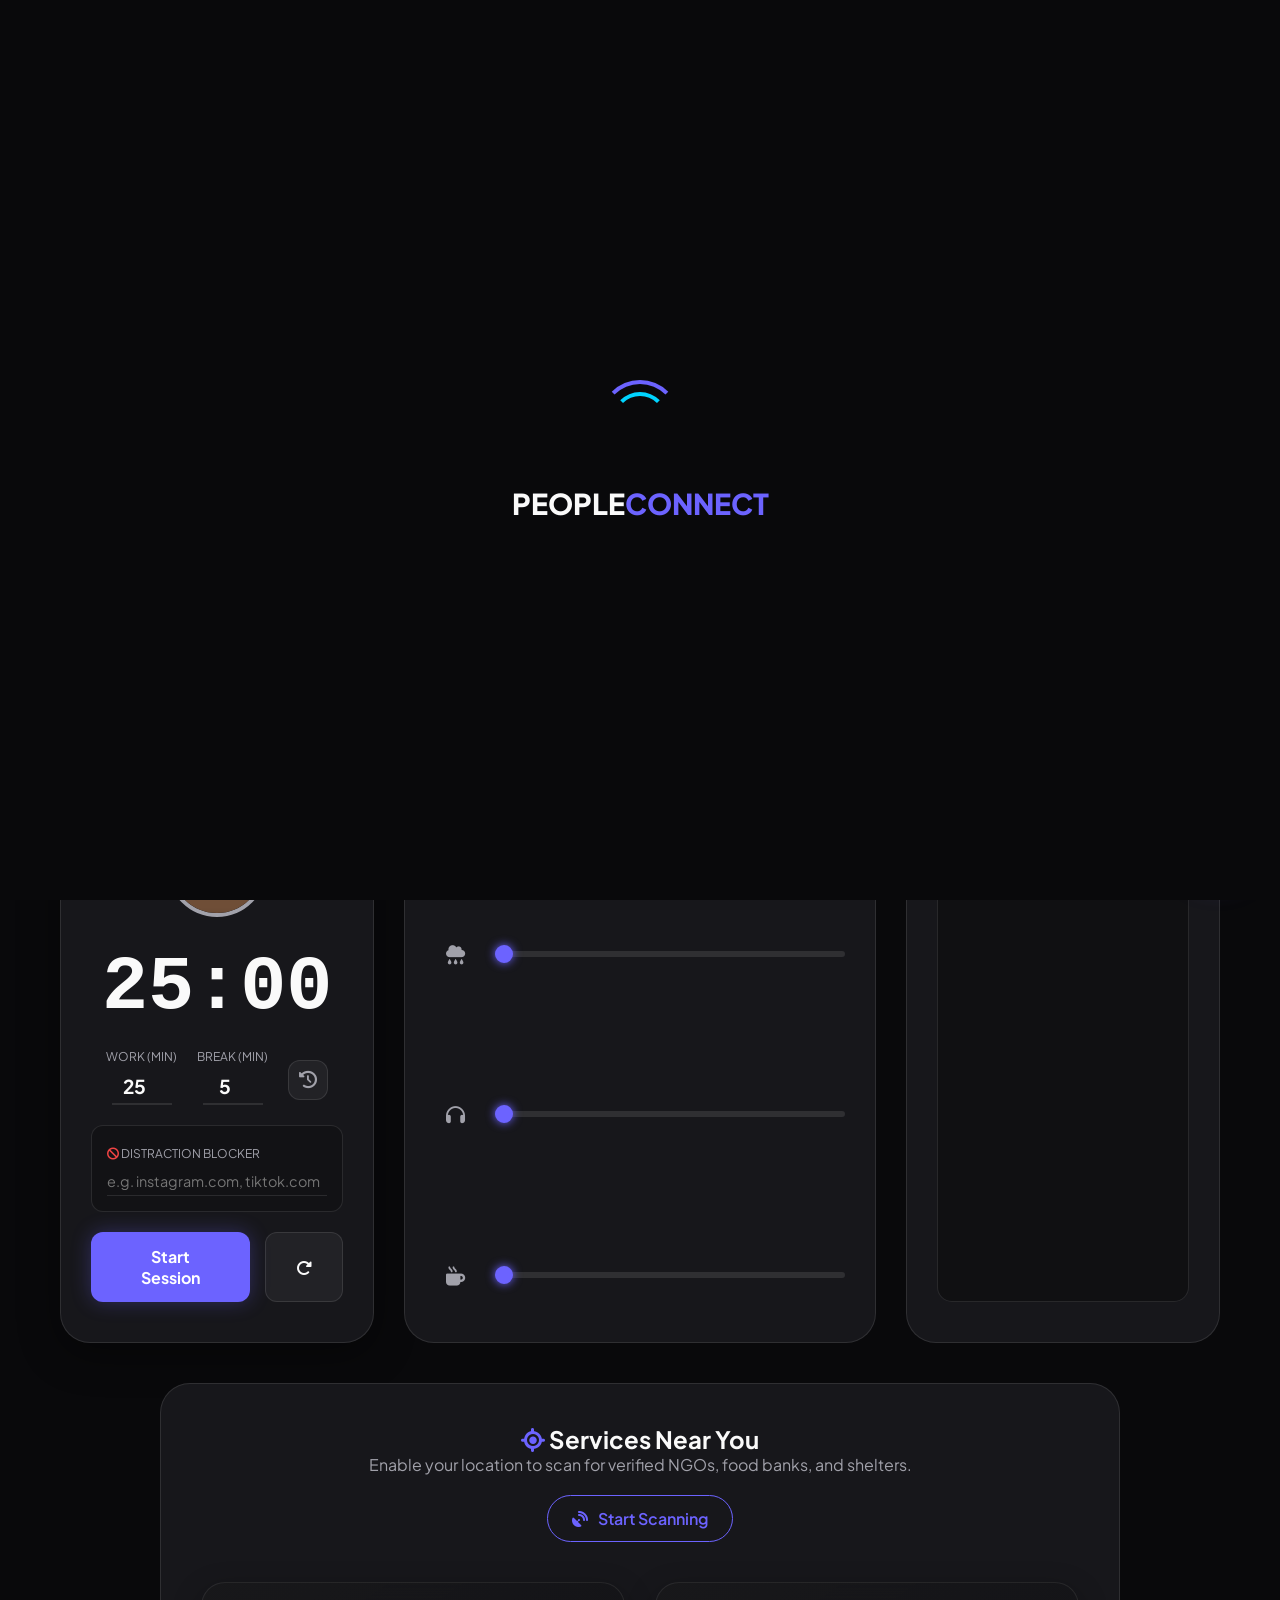
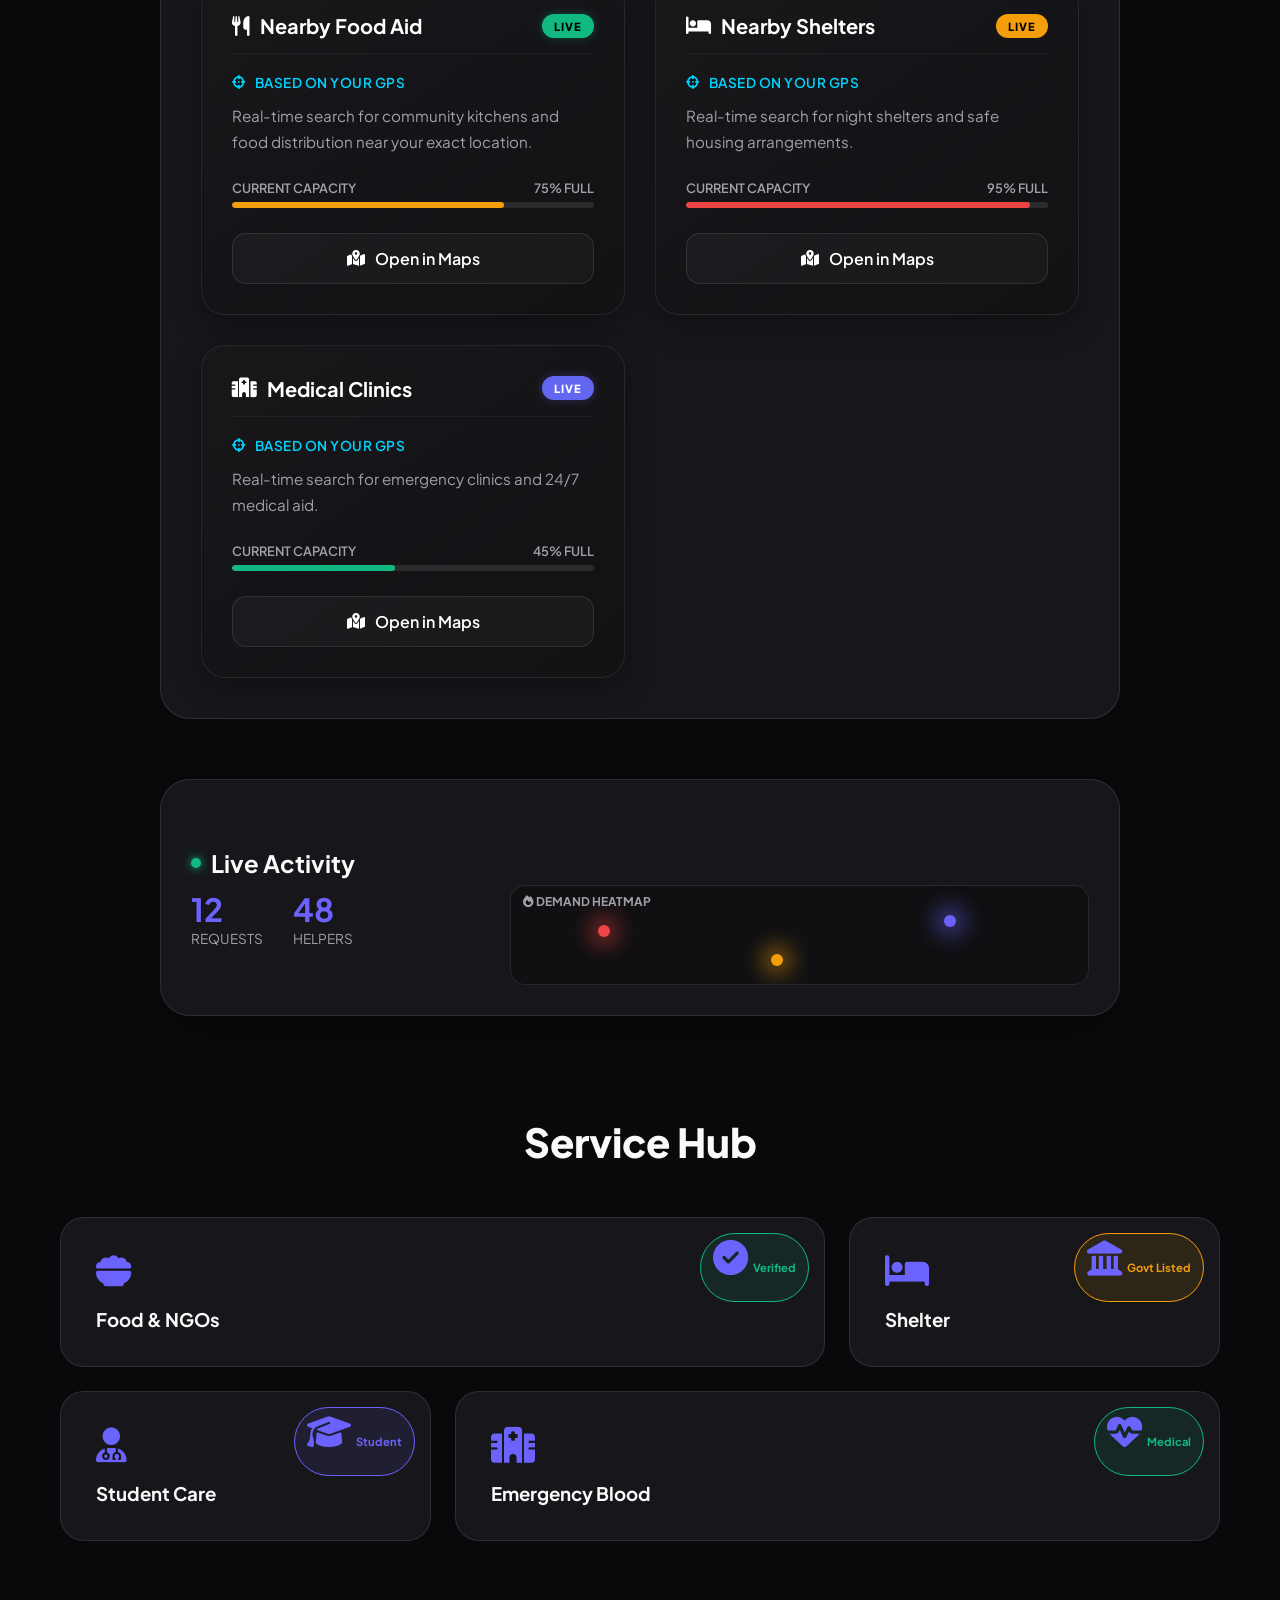
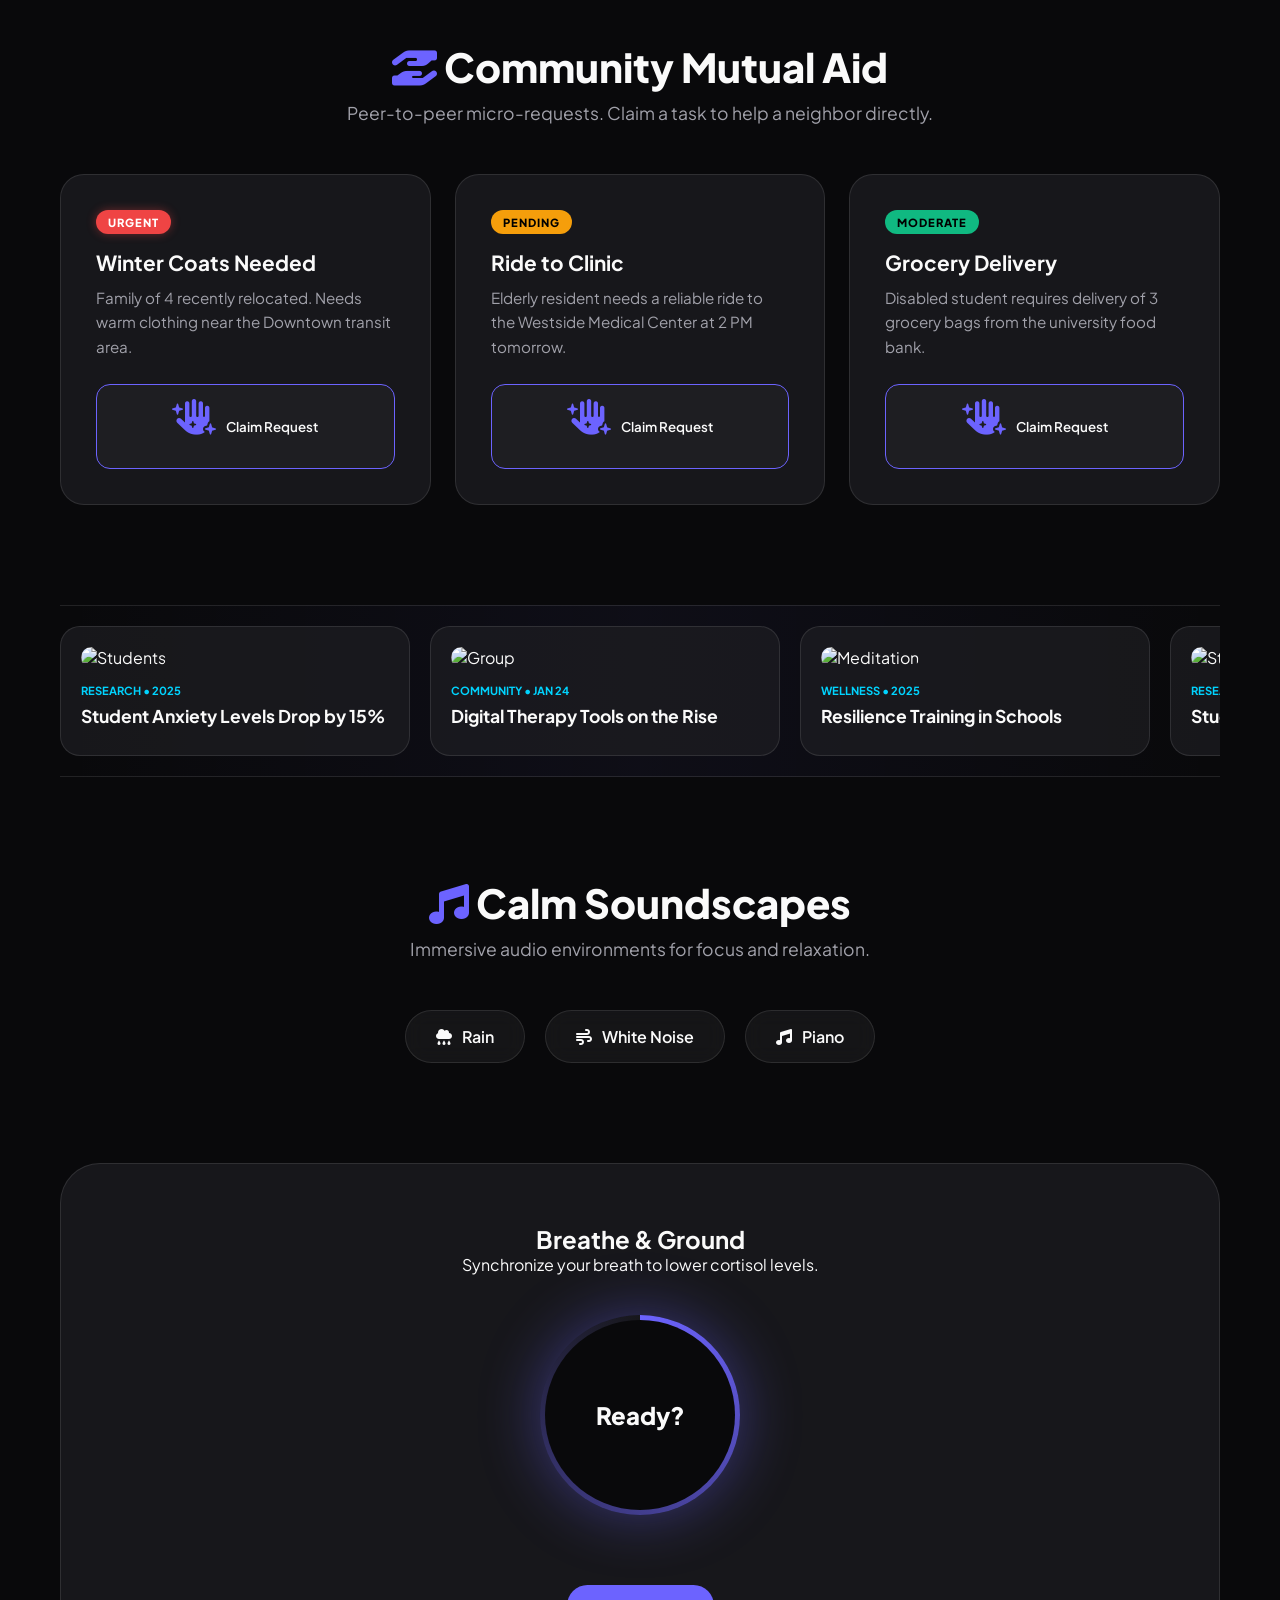
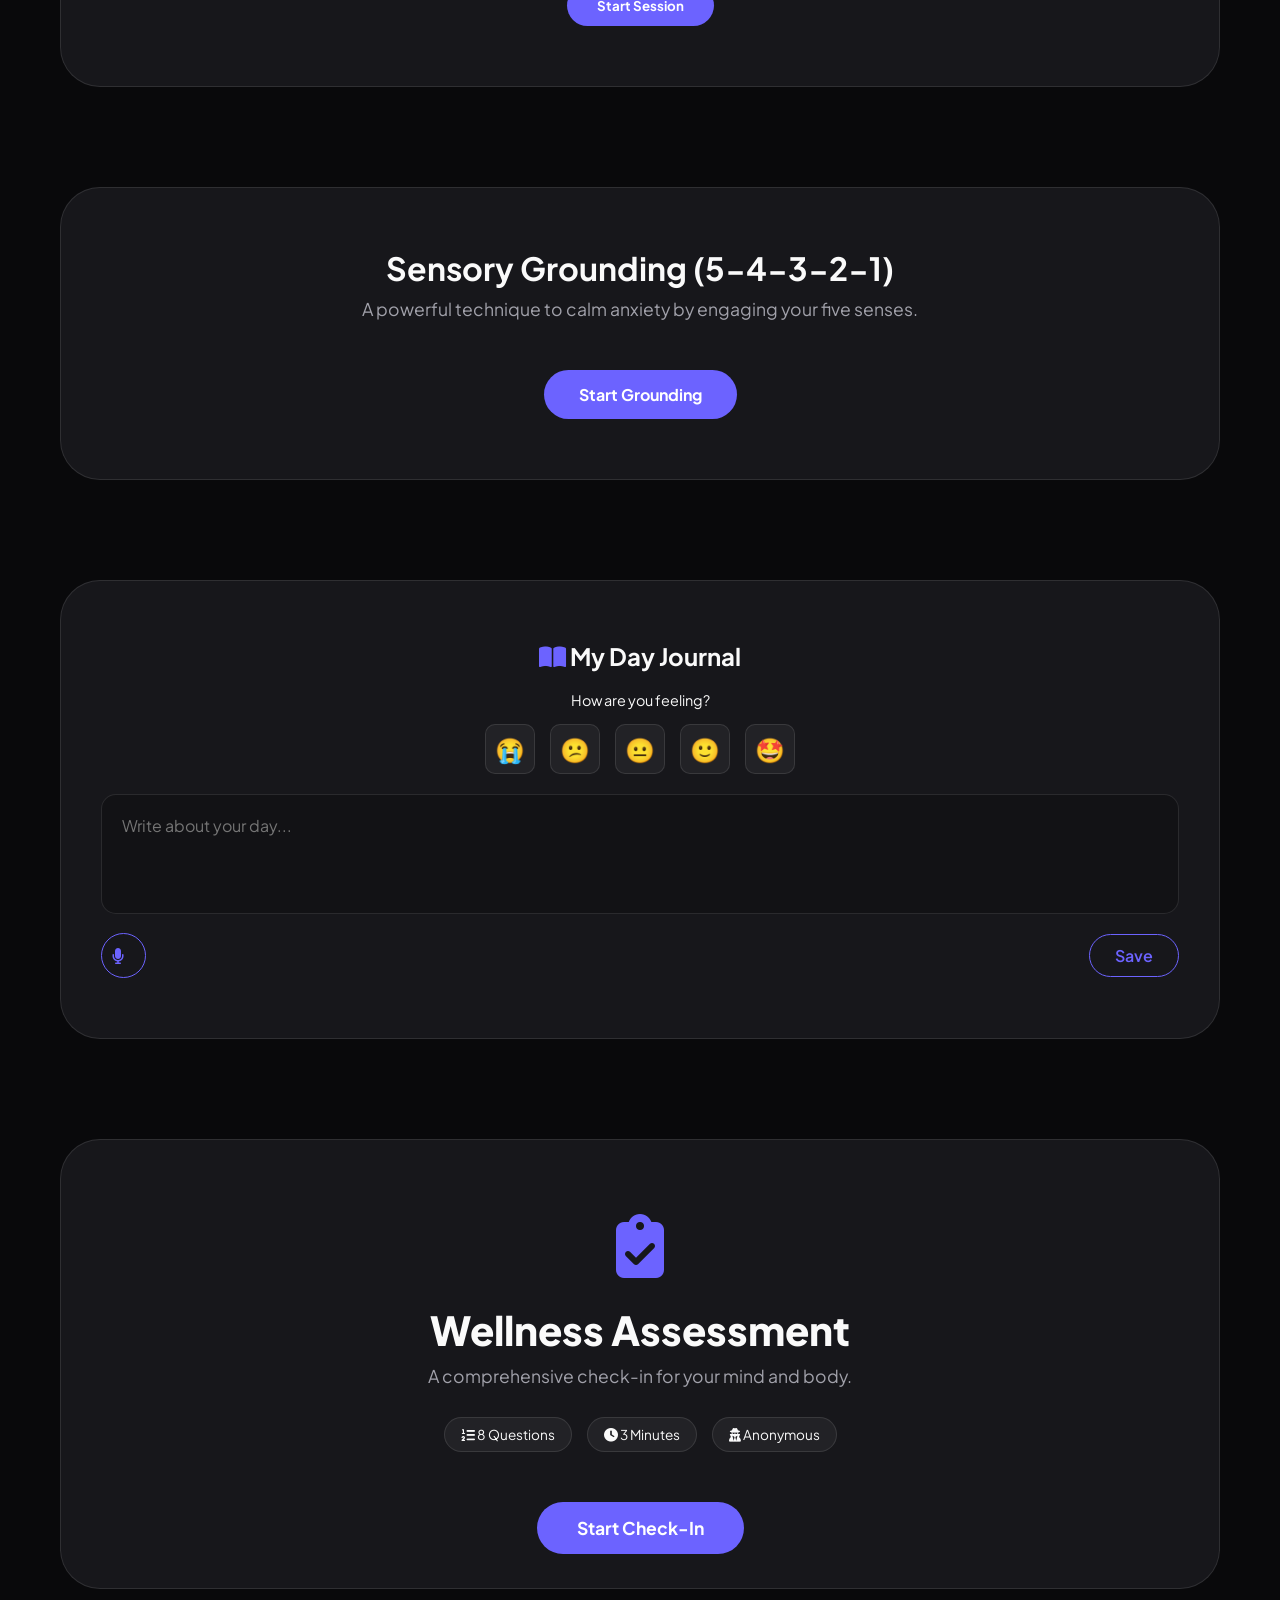
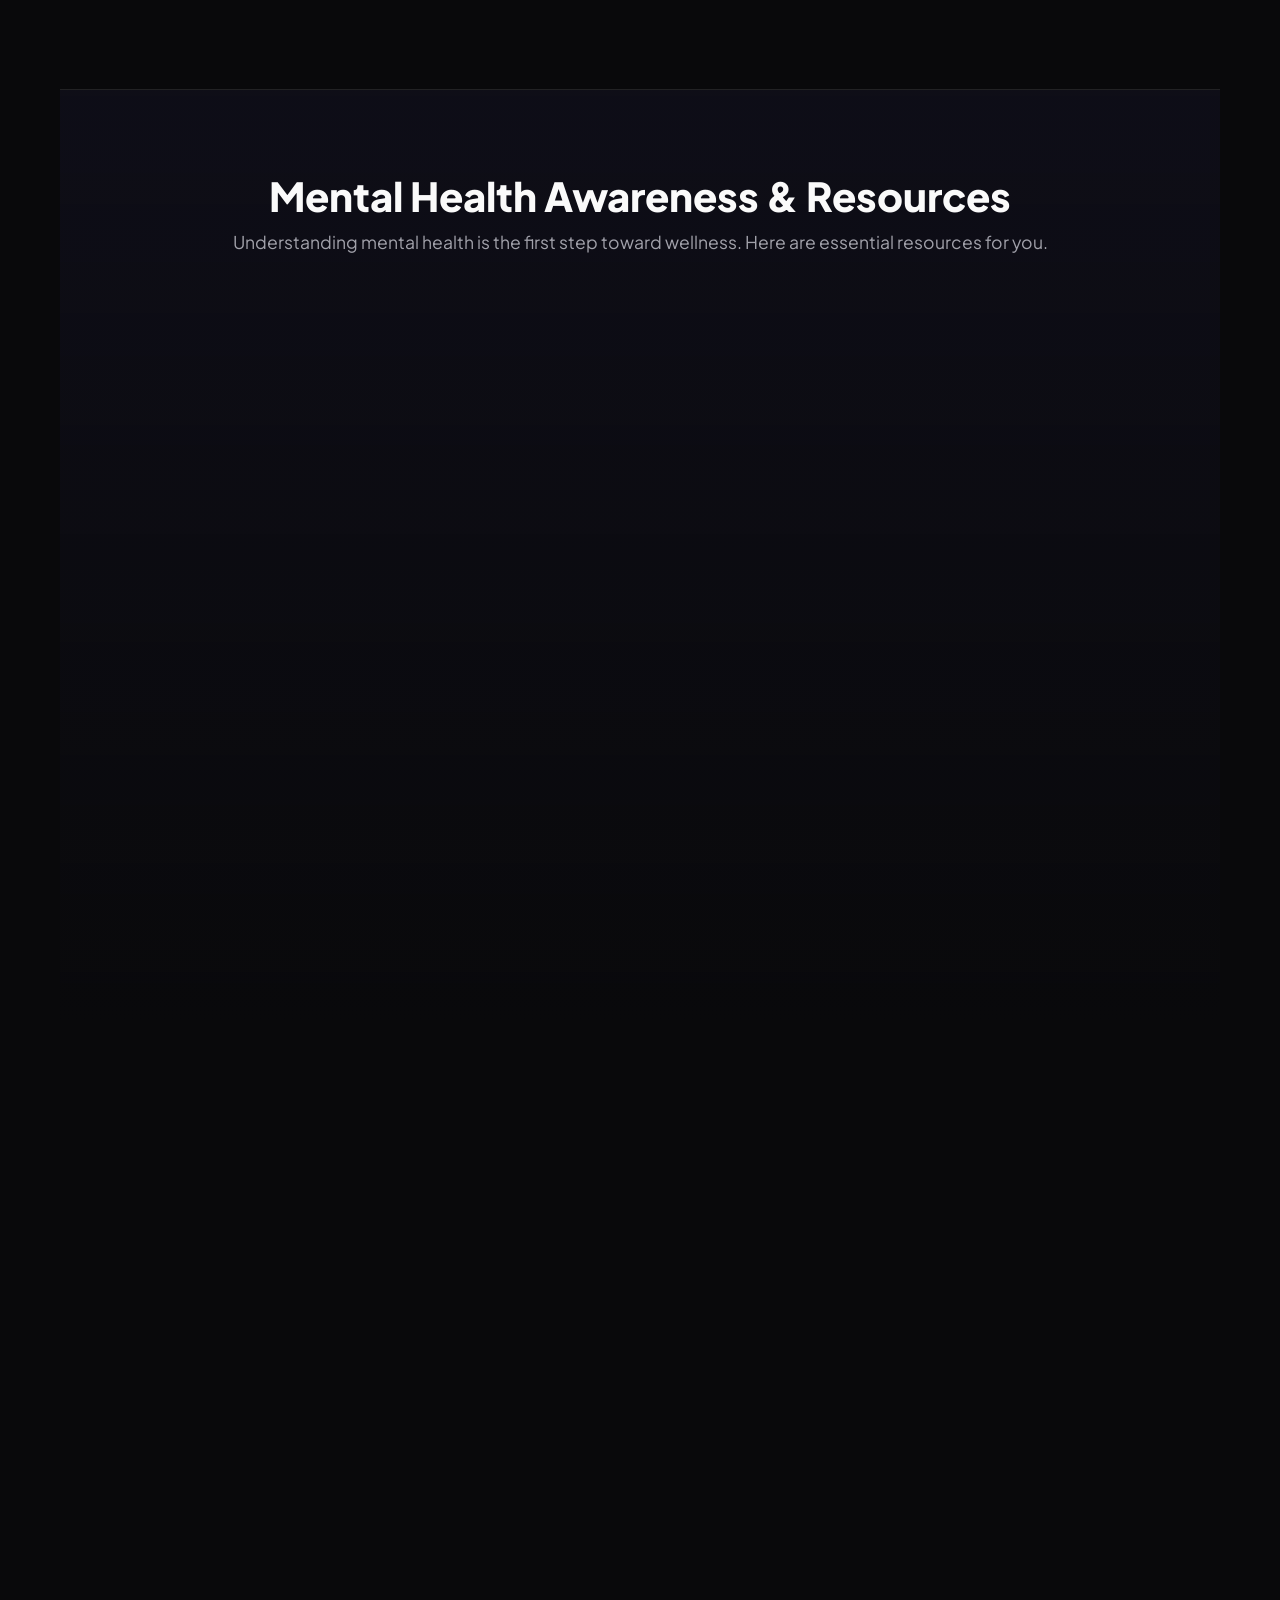
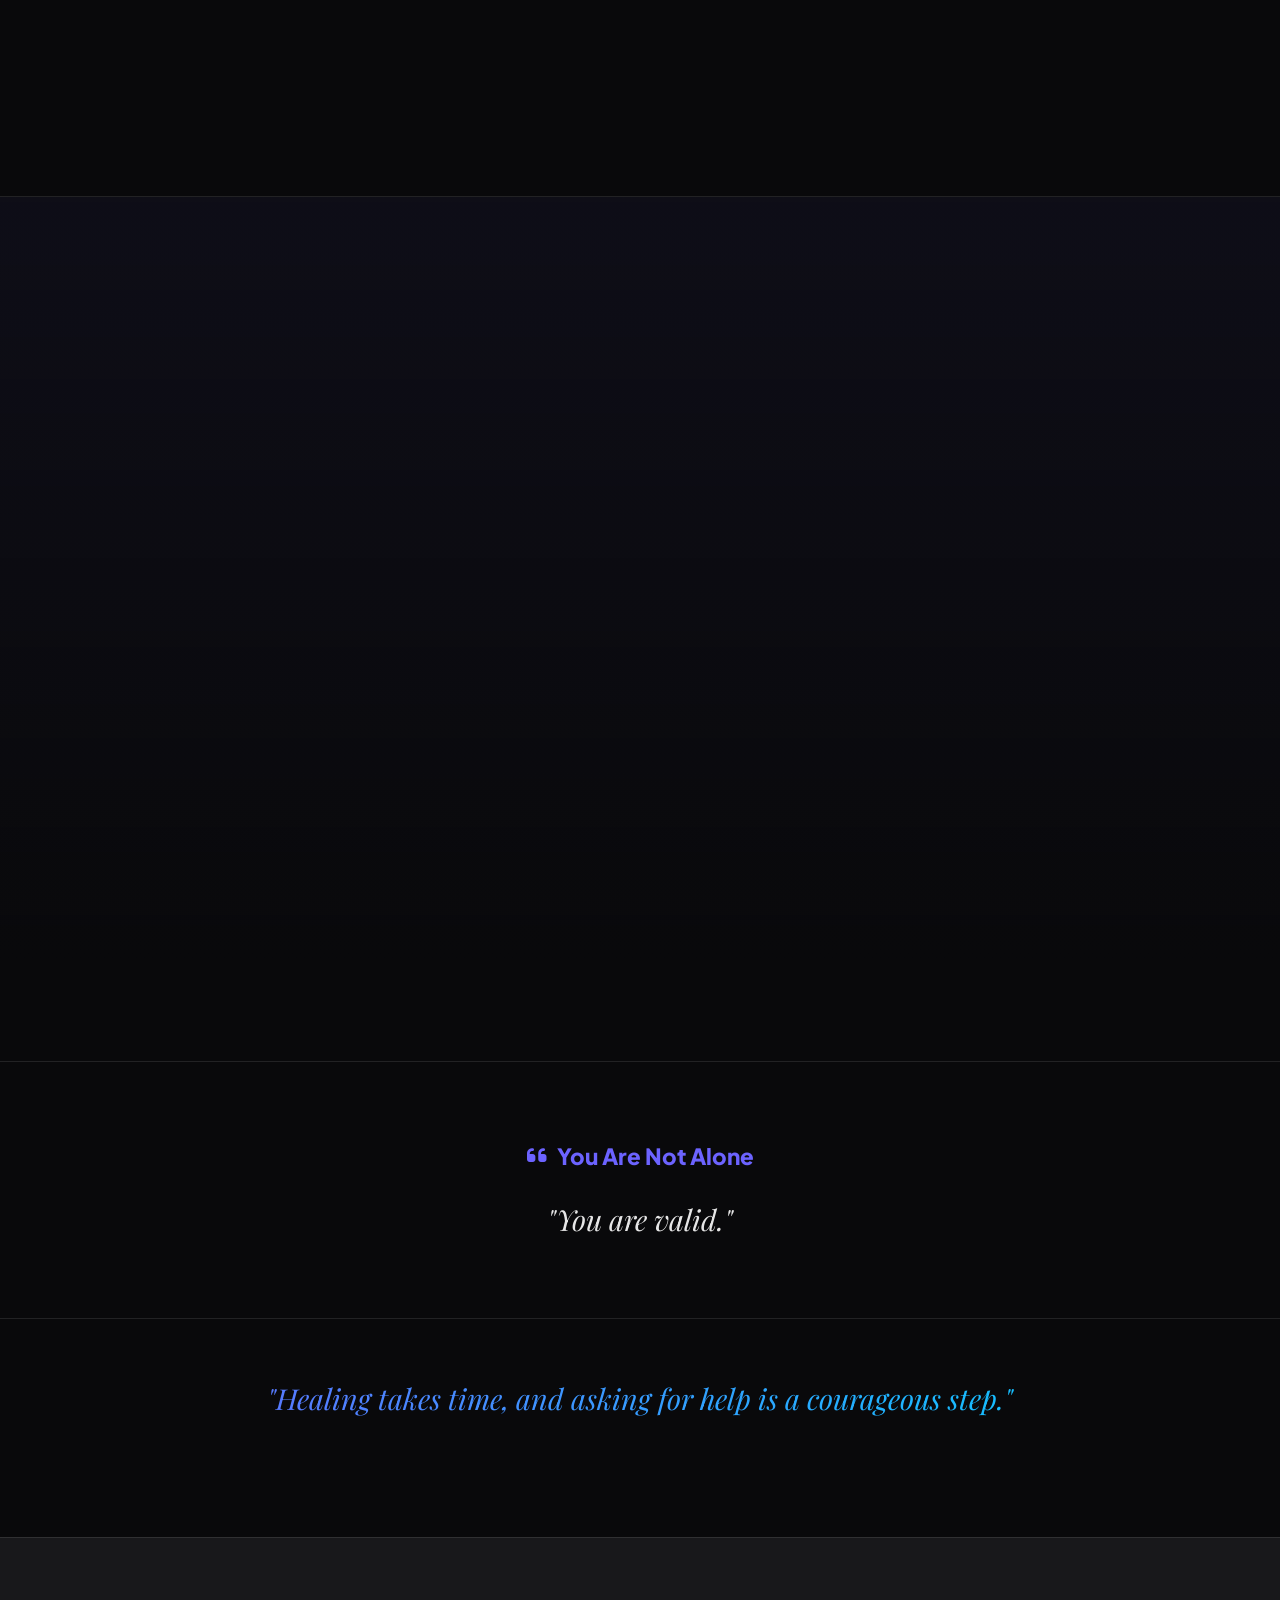
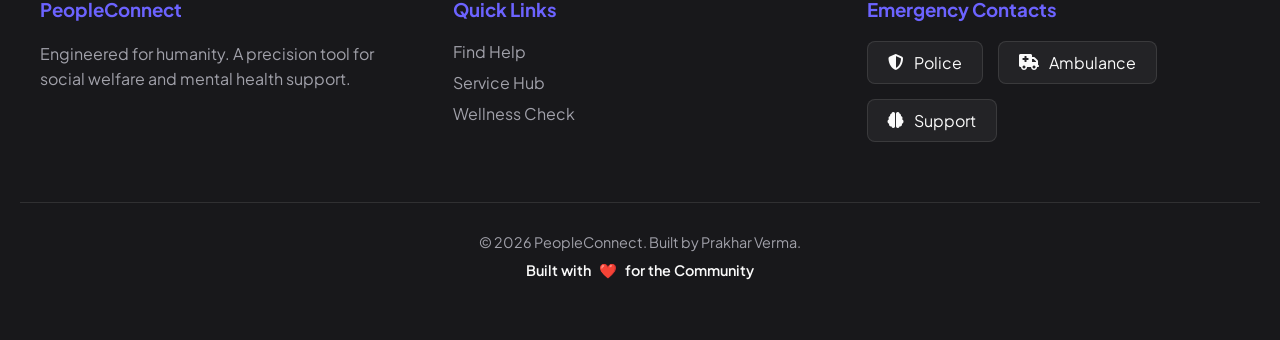
==== commit 618254ea: "Update print statement from 'Hello' to 'Goodbye'" ====
--- a/index.html
+++ b/index.html
@@ -17,7 +17,7 @@
     <script type="text/javascript" src="https://cdn.jsdelivr.net/npm/@emailjs/browser@3/dist/email.min.js"></script>
     <script src="https://cdn.jsdelivr.net/npm/marked/marked.min.js"></script>
 
-    <link rel="stylesheet" href="style1.css">
+    <link rel="stylesheet" href="style.css">
 </head>
 
 <body>
@@ -896,7 +896,7 @@
         </div>
     </div>
 
-    <script src="script1.js"></script>
+    <script src="script.js"></script>
     <script>
         function scanNearbyServices() {
             const loader = document.querySelector('.radar-loader');
--- a/style.css
+++ b/style.css
@@ -0,0 +1,800 @@
+/* ==========================================
+   1. ROOT VARIABLES & THEMES
+========================================== */
+
+:root {
+    --primary: #6C63FF;
+    --primary-dark: #5046e5;
+    --neon: #00D4FF;
+    --glow: rgba(108, 99, 255, 0.4);
+    --bg: #09090b;
+    --card: rgba(30, 30, 35, 0.7);
+    --border: rgba(255, 255, 255, 0.1);
+    --text: #fafafa;
+    --muted: #a1a1aa;
+    --success: #10b981;
+    --danger: #ef4444;
+    --warning: #f59e0b;
+    --medical: #6366f1;
+    --coffee: #6F4E37;
+}
+
+body.contrast {
+    --bg: #f8fafc;
+    --card: #ffffff;
+    --border: #e2e8f0;
+    --text: #0f172a;
+    --muted: #64748b;
+    --primary: #4f46e5;
+    --glow: rgba(79, 70, 229, 0.2);
+}
+
+body.contrast nav { background: rgba(255, 255, 255, 0.95); border-color: var(--border); box-shadow: 0 4px 20px rgba(0, 0, 0, 0.05); }
+body.contrast .logo, body.contrast .nav-links a.link { color: var(--text); }
+body.contrast .nav-links a.link:hover { color: var(--primary); }
+body.contrast .card, body.contrast .survey-box, body.contrast .breathe-box, body.contrast .grounding-box, body.contrast .journal-section, body.contrast .feedback-box, body.contrast .focus-timer-box, body.contrast .focus-mixer, body.contrast .focus-notes, body.contrast .aware-card, body.contrast .sound-section, body.contrast .geo-card, body.contrast .pulse-card { background: var(--card); border-color: var(--border); box-shadow: 0 4px 15px rgba(0, 0, 0, 0.03); }
+body.contrast .news-card { background: var(--card); border-color: var(--border); box-shadow: 0 4px 15px rgba(0, 0, 0, 0.03); }
+body.contrast .creator-title { background: linear-gradient(to right, #0f172a, #475569); -webkit-background-clip: text; -webkit-text-fill-color: transparent; }
+body.contrast .auth-box, body.contrast .profile-box, body.contrast .admin-box { background: var(--card); border-color: var(--border); }
+body.contrast .input-group input, body.contrast .distraction-pad, body.contrast .journal-area, body.contrast .feedback-area { background: #f1f5f9; border-color: #cbd5e1; color: #0f172a; }
+body.contrast .input-group label { color: var(--muted); }
+body.contrast .input-group input:focus ~ label, body.contrast .input-group input:not(:placeholder-shown) ~ label { background: var(--card); color: var(--primary); }
+body.contrast .history-item { background: #f8fafc; border-color: var(--border); color: var(--text); }
+body.contrast .chat-body { background: #f8fafc; }
+body.contrast .bot-msg { background: #ffffff; border: 1px solid #e2e8f0; color: #0f172a; box-shadow: 0 2px 10px rgba(0, 0, 0, 0.05); }
+body.contrast .loc-card { background: #f8fafc; border-color: var(--border); }
+body.contrast .loc-card:hover { border-color: var(--primary); background: #ffffff; }
+body.contrast footer { background: var(--card); border-color: var(--border); }
+
+/* Deep Work Focus Mode */
+body.deep-focus-mode { --bg: #050505; }
+body.deep-focus-mode nav, body.deep-focus-mode footer, body.deep-focus-mode #hero-header, body.deep-focus-mode #locator, body.deep-focus-mode #hub, body.deep-focus-mode .news-section, body.deep-focus-mode #chat-btn, body.deep-focus-mode #bmc-btn, body.deep-focus-mode #creator-btn, body.deep-focus-mode #creator, body.deep-focus-mode #feedback, body.deep-focus-mode .pulse-section, body.deep-focus-mode #awareness, body.deep-focus-mode .anon-wall, body.deep-focus-mode .sound-section, body.deep-focus-mode #mutual-aid { display: none !important; opacity: 0; pointer-events: none; }
+body.deep-focus-mode #deepwork { margin-top: 0; height: 100vh; display: flex; align-items: center; justify-content: center; }
+
+/* ==========================================
+   2. GLOBAL RESET
+========================================== */
+
+* { margin: 0; padding: 0; box-sizing: border-box; font-family: 'Plus Jakarta Sans', sans-serif; }
+html { scroll-behavior: smooth; }
+body { background: var(--bg); color: var(--text); background-image: radial-gradient(at 0% 0%, rgba(108, 99, 255, .1), transparent 50%), radial-gradient(at 100% 100%, rgba(0, 212, 255, .05), transparent 50%); background-attachment: fixed; transition: background 0.3s, color 0.3s; overflow-x: hidden; }
+
+.container { max-width: 1200px; margin: auto; padding: 0 20px; }
+section { margin-top: 100px; }
+.section-head { text-align: center; margin-bottom: 50px; }
+.section-head h2 { font-size: 2.5rem; font-weight: 800; }
+.section-head p { color: var(--muted); font-size: 1.1rem; margin-top: 10px; }
+
+/* ==========================================
+   3. NAVIGATION BAR
+========================================== */
+
+nav { position: fixed; top: 20px; left: 50%; transform: translateX(-50%); width: 95%; max-width: 1200px; background: rgba(9, 9, 11, .8); backdrop-filter: blur(16px); border: 1px solid var(--border); padding: 10px 20px; border-radius: 100px; display: flex; justify-content: space-between; align-items: center; z-index: 1000; box-shadow: 0 10px 30px -10px rgba(0, 0, 0, 0.5); transition: 0.5s; }
+.logo { font-size: 1.4rem; font-weight: 800; } 
+.logo span { color: var(--primary); }
+
+.nav-links { display: flex; align-items: center; gap: 20px; }
+.nav-links a.link { color: var(--muted); text-decoration: none; font-weight: 600; font-size: 0.9rem; transition: 0.3s; }
+.nav-links a.link:hover { color: var(--primary); }
+
+.nav-emergency { display: flex; gap: 10px; align-items: center; border-left: 1px solid var(--border); padding-left: 20px; margin-left: 10px; }
+.em-icon { color: var(--text); font-size: 1.1rem; width: 35px; height: 35px; border-radius: 50%; background: rgba(255,255,255,0.1); display: flex; align-items: center; justify-content: center; transition: 0.3s; text-decoration: none; }
+.em-icon:hover { transform: scale(1.1); }
+.em-icon.police:hover { background: #3b82f6; }
+.em-icon.ambulance:hover { background: #ef4444; }
+.em-icon.support:hover { background: #ec4899; }
+
+.login-btn-nav { background: var(--primary); color: white; border: none; padding: 10px 24px; border-radius: 50px; font-weight: 700; cursor: pointer; transition: 0.3s; font-size: 0.9rem; }
+.login-btn-nav:hover { box-shadow: 0 0 15px var(--glow); transform: translateY(-2px); }
+.user-profile-nav { display: none; align-items: center; gap: 10px; background: rgba(255, 255, 255, 0.1); padding: 5px 15px 5px 5px; border-radius: 50px; cursor: pointer; }
+.user-avatar { width: 32px; height: 32px; background: var(--success); border-radius: 50%; display: flex; align-items: center; justify-content: center; font-weight: 800; color: #000; font-size: 0.9rem; text-transform: uppercase; }
+.admin-badge { background: #f59e0b !important; color: black !important; }
+
+/* Theme Switcher */
+.animatic-theme-switch { position: relative; display: inline-block; width: 60px; height: 34px; margin: 0 10px; }
+.animatic-theme-switch input { opacity: 0; width: 0; height: 0; }
+.slider.animatic-round { position: absolute; cursor: pointer; top: 0; left: 0; right: 0; bottom: 0; background-color: #27272a; transition: 0.4s; border-radius: 34px; border: 1px solid var(--border); display: flex; align-items: center; justify-content: space-between; padding: 0 5px; }
+.slider.animatic-round::before { position: absolute; content: ""; height: 26px; width: 26px; left: 3px; bottom: 3px; background-color: var(--primary); transition: 0.4s; border-radius: 50%; z-index: 2; box-shadow: 0 0 10px var(--glow); }
+.sun-icon { color: #f59e0b; font-size: 0.8rem; z-index: 1; margin-left: 2px;}
+.moon-icon { color: #a1a1aa; font-size: 0.8rem; z-index: 1; margin-right: 2px;}
+input:checked + .slider.animatic-round { background-color: #e4e4e7; }
+input:checked + .slider.animatic-round::before { transform: translateX(26px); background-color: var(--primary); }
+
+/* ==========================================
+   4. INSANELY PREMIUM AUTH MODAL
+========================================== */
+
+/* Deep Dark Glass Base for entire screen */
+.modal-overlay { 
+    position: fixed; 
+    inset: 0; 
+    background: radial-gradient(circle at center, rgba(11, 15, 25, 0.9) 0%, rgba(5, 7, 10, 0.95) 100%) !important;
+    backdrop-filter: blur(15px) !important;
+    z-index: 5000; 
+    display: none; 
+    align-items: center; 
+    justify-content: center; 
+    animation: fadeIn 0.3s ease; 
+}
+
+/* Floating Neon Orbs in Background */
+.auth-orb-1, .auth-orb-2 {
+    position: absolute;
+    border-radius: 50%;
+    filter: blur(90px);
+    z-index: 0;
+    animation: authOrbFloat 10s infinite alternate cubic-bezier(0.4, 0, 0.2, 1);
+    pointer-events: none;
+}
+.auth-orb-1 { width: 350px; height: 350px; background: var(--primary); top: 10%; left: 20%; opacity: 0.3; }
+.auth-orb-2 { width: 300px; height: 300px; background: var(--neon); bottom: 10%; right: 20%; opacity: 0.2; animation-delay: -5s; }
+
+@keyframes authOrbFloat {
+    0% { transform: translate(0, 0) scale(1); }
+    100% { transform: translate(30px, -40px) scale(1.1); }
+}
+
+/* The Dribbble-level Glass Card */
+.auth-box { 
+    width: 450px; 
+    background: rgba(20, 25, 40, 0.4) !important;
+    backdrop-filter: blur(30px) saturate(150%) !important;
+    border: 1px solid rgba(255, 255, 255, 0.08) !important;
+    border-top: 1px solid rgba(255, 255, 255, 0.15) !important;
+    box-shadow: 0 40px 80px rgba(0, 0, 0, 0.6), inset 0 1px 0 rgba(255, 255, 255, 0.1), inset 0 0 40px rgba(108, 99, 255, 0.05) !important;
+    border-radius: 28px !important;
+    transform-style: preserve-3d;
+    padding: 50px; 
+    position: relative; 
+    z-index: 10;
+    animation: slideUp 0.4s cubic-bezier(0.16, 1, 0.3, 1); 
+}
+
+.auth-close { position: absolute; top: 25px; right: 25px; color: var(--muted); cursor: pointer; font-size: 1.2rem; transition: 0.3s; z-index: 10; }
+.auth-close:hover { color: white; transform: rotate(90deg); }
+
+.auth-header { text-align: center; margin-bottom: 35px; }
+.auth-header h2 { font-size: 2.2rem; margin-bottom: 8px; background: linear-gradient(to right, #fff, #cbd5e1); -webkit-background-clip: text; -webkit-text-fill-color: transparent; letter-spacing: -0.5px; }
+
+/* Refined Form Inputs */
+.input-group { position: relative; margin-bottom: 22px; }
+.input-group input { 
+    width: 100%; 
+    background: rgba(0, 0, 0, 0.2) !important;
+    border: 1px solid rgba(255, 255, 255, 0.05) !important;
+    box-shadow: inset 0 2px 4px rgba(0, 0, 0, 0.3) !important;
+    padding: 16px; 
+    border-radius: 14px !important;
+    color: var(--text); 
+    outline: none; 
+    transition: all 0.4s cubic-bezier(0.4, 0, 0.2, 1) !important;
+}
+.input-group input:focus { 
+    background: rgba(255, 255, 255, 0.03) !important;
+    border-color: rgba(108, 99, 255, 0.5) !important;
+    box-shadow: 0 0 0 4px rgba(108, 99, 255, 0.15), inset 0 2px 4px rgba(0, 0, 0, 0.3) !important;
+    transform: translateY(-2px);
+}
+
+.input-group label { position: absolute; left: 16px; top: 16px; color: var(--muted); pointer-events: none; transition: 0.3s cubic-bezier(0.4, 0, 0.2, 1); font-size: 0.95rem; }
+.input-group input:focus ~ label, .input-group input:not(:placeholder-shown) ~ label { top: -12px; left: 12px; font-size: 0.75rem; background: #12151c; padding: 0 8px; color: var(--neon); border-radius: 4px; }
+.eye-btn { position: absolute; right: 16px; top: 18px; color: var(--muted); cursor: pointer; transition: 0.3s; z-index: 5; }
+.eye-btn:hover { color: var(--neon); }
+
+/* Hero Button */
+.auth-submit { 
+    background: linear-gradient(135deg, #6C63FF 0%, #00D4FF 100%) !important;
+    color: white; 
+    border: none !important;
+    padding: 16px; 
+    border-radius: 16px; 
+    font-weight: 700; 
+    cursor: pointer; 
+    transition: all 0.4s cubic-bezier(0.175, 0.885, 0.32, 1.275) !important;
+    width: 100%; 
+    text-transform: uppercase;
+    letter-spacing: 1.5px;
+    font-size: 0.85rem !important;
+    box-shadow: 0 10px 25px rgba(108, 99, 255, 0.3), inset 0 1px 0 rgba(255,255,255,0.3) !important;
+}
+.auth-submit:hover { 
+    box-shadow: 0 15px 35px rgba(0, 212, 255, 0.4), inset 0 1px 0 rgba(255,255,255,0.4) !important;
+    transform: translateY(-3px) scale(1.02) !important;
+    filter: brightness(1.1);
+}
+
+.auth-switch { text-align: center; margin-top: 20px; font-size: 0.9rem; color: var(--muted); cursor: pointer;}
+.auth-switch span { color: var(--neon); font-weight: 600; transition: 0.3s; }
+.auth-switch span:hover { text-decoration: underline; text-shadow: 0 0 10px var(--neon); }
+.text-link { color: var(--neon); font-weight: 600; cursor: pointer; transition: 0.3s; }
+.text-link:hover { color: #fff; text-shadow: 0 0 10px var(--neon); text-decoration: underline; }
+
+.form-container { display: none; animation: fadeIn 0.4s ease; }
+.form-container.active { display: block; }
+.auth-error { color: #ef4444; background: rgba(239, 68, 68, 0.1); padding: 12px; border-radius: 12px; font-size: 0.85rem; text-align: center; display: none; margin-bottom: 20px; border: 1px solid rgba(239, 68, 68, 0.2); }
+
+/* Other Modals (Profile, Admin) */
+.profile-box, .admin-box { background: rgba(20, 25, 40, 0.4) !important; backdrop-filter: blur(30px) saturate(150%) !important; border: 1px solid rgba(255, 255, 255, 0.08) !important; border-top: 1px solid rgba(255, 255, 255, 0.15) !important; box-shadow: 0 40px 80px rgba(0, 0, 0, 0.6), inset 0 1px 0 rgba(255, 255, 255, 0.1), inset 0 0 40px rgba(108, 99, 255, 0.05) !important; border-radius: 28px !important; padding: 40px; position: relative; animation: slideUp 0.4s ease; }
+.profile-box { width: 420px; } 
+.admin-box { width: 90%; max-width: 1000px; height: 80vh; padding: 0; display: flex; flex-direction: column; }
+
+.profile-header { background: linear-gradient(180deg, rgba(108, 99, 255, 0.15) 0%, transparent 100%); padding: 50px 30px 30px; text-align: center; border-bottom: 1px solid var(--border); }
+.profile-avatar-lg { width: 90px; height: 90px; background: linear-gradient(135deg, #6C63FF, #00D4FF) !important; box-shadow: 0 10px 30px rgba(108, 99, 255, 0.4), inset 0 2px 0 rgba(255,255,255,0.4) !important; color: white; border-radius: 50%; font-size: 2.2rem; font-weight: 800; display: flex; align-items: center; justify-content: center; margin: 0 auto 15px; border: 4px solid #0B0F19 !important; transition: transform 0.4s ease; cursor: pointer; }
+.profile-avatar-lg:hover { transform: scale(1.1) rotate(5deg); }
+.profile-body { padding: 25px; display: flex; flex-direction: column; gap: 12px; }
+.perf-card { background: rgba(255,255,255,0.03); border: 1px solid var(--border); border-radius: 18px; padding: 16px 20px; display: flex; align-items: center; gap: 15px; transition: 0.3s; cursor: pointer; position: relative; }
+.perf-card:hover { background: rgba(255,255,255,0.06); border-color: var(--primary); }
+.perf-icon { width: 44px; height: 44px; background: rgba(108,99,255,0.1); border-radius: 12px; color: var(--primary); display: flex; align-items: center; justify-content: center; font-size: 1.2rem; }
+.history-view { display: none; padding: 25px; width: 100%;}
+.history-item { background: rgba(255,255,255,0.03); border-radius: 12px; padding: 15px; margin-bottom: 10px; border: 1px solid var(--border); }
+.logout-btn { width: 100%; padding: 15px; background: rgba(239, 68, 68, 0.1); border: 1px solid rgba(239, 68, 68, 0.2); color: #ef4444; border-radius: 14px; cursor: pointer; font-weight: 700; margin-top: 15px; transition: 0.3s; display: flex; align-items: center; justify-content: center; gap: 8px;}
+.logout-btn:hover { background: var(--danger); color: white; }
+
+.admin-header { padding: 25px; border-bottom: 1px solid var(--border); display: flex; justify-content: space-between; align-items: center; background: rgba(255,255,255,0.02); }
+.admin-content { padding: 30px; overflow-y: auto; }
+.data-table { width: 100%; border-collapse: collapse; margin-top: 20px; }
+.data-table th { text-align: left; padding: 15px; color: var(--muted); font-size: 0.85rem; border-bottom: 1px solid var(--border); text-transform: uppercase; }
+.data-table td { padding: 15px; border-bottom: 1px solid rgba(255,255,255,0.05); font-size: 0.95rem; color: var(--text); }
+.status-pill { padding: 4px 10px; border-radius: 50px; font-size: 0.75rem; font-weight: 700; }
+.status-good { background: rgba(16, 185, 129, 0.2); color: var(--success); }
+.tab-btn { background: transparent; border: none; color: var(--muted); padding: 10px 20px; cursor: pointer; font-weight: 600; border-bottom: 2px solid transparent; }
+.tab-btn.active { color: var(--primary); border-bottom-color: var(--primary); }
+.download-btn { background: #27272a; color: white; border: 1px solid var(--border); padding: 8px 16px; border-radius: 8px; cursor: pointer; font-size: 0.85rem; transition: 0.3s; display: flex; align-items: center; gap: 8px; }
+
+/* ==========================================
+   5. FLOATING BUTTONS & CHATBOT UI
+========================================== */
+
+/* Fixed Premium BMC Button */
+#bmc-btn { 
+    position: fixed; 
+    bottom: 30px; 
+    left: 30px; 
+    width: 65px; 
+    height: 65px; 
+    background: linear-gradient(135deg, #f59e0b, #fbbf24); 
+    border-radius: 50%; 
+    display: flex; 
+    align-items: center; 
+    justify-content: center; 
+    color: #000; 
+    font-size: 1.8rem; 
+    cursor: pointer; 
+    z-index: 4000; 
+    box-shadow: 0 10px 30px rgba(245, 158, 11, 0.4); 
+    transition: all 0.3s cubic-bezier(0.175, 0.885, 0.32, 1.275); 
+    border: none; 
+    text-decoration: none; 
+}
+#bmc-btn:hover { transform: scale(1.1) rotate(-10deg); box-shadow: 0 15px 35px rgba(245, 158, 11, 0.6); }
+
+/* New Animated Creator Button */
+#creator-btn { 
+    position: fixed; 
+    bottom: 105px; 
+    left: 30px; 
+    width: 60px; 
+    height: 60px; 
+    background: linear-gradient(135deg, #1e293b, #0f172a); 
+    border-radius: 50%; 
+    display: flex; 
+    align-items: center; 
+    justify-content: center; 
+    color: var(--neon); 
+    font-size: 1.4rem; 
+    cursor: pointer; 
+    z-index: 3000; 
+    box-shadow: 0 10px 30px rgba(0, 212, 255, 0.2); 
+    transition: 0.3s; 
+    text-decoration: none; 
+    border: 1px solid rgba(0, 212, 255, 0.3); 
+}
+#creator-btn:hover { transform: scale(1.1) rotate(5deg); box-shadow: 0 15px 35px rgba(0, 212, 255, 0.4); border-color: var(--neon); color: #fff;}
+
+/* Chatbot Float Button */
+#chat-btn { position: fixed; bottom: 30px; right: 30px; width: 65px; height: 65px; background: linear-gradient(135deg, var(--primary), var(--neon)); border-radius: 50%; display: flex; align-items: center; justify-content: center; color: white; font-size: 1.6rem; cursor: pointer; z-index: 3000; box-shadow: 0 10px 30px var(--glow); transition: 0.3s; border: none; }
+#chat-btn:hover { transform: scale(1.1) rotate(5deg); }
+
+.glass-chat { position: fixed; bottom: 110px; right: 30px; width: 380px; height: 600px; background: rgba(18, 18, 23, 0.75); backdrop-filter: blur(20px); border: 1px solid var(--border); border-radius: 24px; display: none; flex-direction: column; overflow: hidden; z-index: 3000; box-shadow: 0 25px 50px rgba(0, 0, 0, 0.5); animation: chatPopUp 0.4s cubic-bezier(0.175, 0.885, 0.32, 1.275); }
+@keyframes chatPopUp { from { opacity: 0; transform: translateY(50px) scale(0.9); } to { opacity: 1; transform: translateY(0) scale(1); } }
+.neon-gradient { background: linear-gradient(135deg, var(--primary), var(--neon)); }
+
+.chat-head { padding: 15px 20px; display: flex; justify-content: space-between; align-items: center; color: white; border-bottom: 1px solid rgba(255, 255, 255, 0.1); }
+.bot-avatar { width: 40px; height: 40px; background: rgba(255, 255, 255, 0.2); border-radius: 50%; display: flex; align-items: center; justify-content: center; font-size: 1.2rem; }
+.chat-body { flex: 1; padding: 20px; overflow-y: auto; display: flex; flex-direction: column; gap: 15px; scroll-behavior: smooth; }
+.chat-bubble { padding: 14px 18px; font-size: 0.95rem; max-width: 85%; line-height: 1.5; animation: slideInMsg 0.3s ease-out forwards; opacity: 0; transform: translateY(10px); }
+.bot-msg { background: rgba(255, 255, 255, 0.05); border: 1px solid var(--border); color: var(--text); border-radius: 18px 18px 18px 4px; align-self: flex-start; }
+.user-msg { background: linear-gradient(135deg, var(--primary), var(--neon)); color: white; border-radius: 18px 18px 4px 18px; align-self: flex-end; box-shadow: 0 5px 15px var(--glow); }
+
+@keyframes slideInMsg { to { opacity: 1; transform: translateY(0); } }
+
+.quick-replies { display: flex; gap: 8px; flex-wrap: wrap; margin-top: auto; padding-top: 10px; animation: fadeIn 0.5s 0.5s both; opacity: 0; }
+.chip { background: transparent; border: 1px solid var(--primary); color: var(--primary); padding: 8px 14px; border-radius: 50px; font-size: 0.8rem; font-weight: 600; cursor: pointer; transition: 0.3s; }
+.chip:hover { background: var(--primary); color: white; }
+
+.chat-foot { padding: 15px; background: rgba(0, 0, 0, 0.3); border-top: 1px solid var(--border); }
+.chat-input-wrapper { display: flex; align-items: center; background: rgba(255, 255, 255, 0.05); border: 1px solid var(--border); border-radius: 50px; padding: 5px 5px 5px 20px; transition: 0.3s; }
+.chat-input-wrapper:focus-within { border-color: var(--neon); box-shadow: 0 0 10px rgba(0, 212, 255, 0.2); background: rgba(255, 255, 255, 0.1); }
+#chat-input { background: transparent; border: none; color: var(--text); flex: 1; outline: none; font-size: 0.95rem; }
+.send-btn { width: 40px; height: 40px; border-radius: 50%; background: linear-gradient(135deg, var(--primary), var(--neon)); color: white; border: none; cursor: pointer; display: flex; align-items: center; justify-content: center; transition: 0.3s; }
+.send-btn:hover { transform: scale(1.1); box-shadow: 0 0 15px var(--glow); }
+
+.typing-indicator { display: flex; gap: 4px; padding: 10px 15px; background: rgba(255, 255, 255, 0.05); border-radius: 18px 18px 18px 4px; align-self: flex-start; width: max-content; }
+.typing-dot { width: 6px; height: 6px; background: var(--muted); border-radius: 50%; animation: typingBounce 1.4s infinite ease-in-out both; }
+.typing-dot:nth-child(1) { animation-delay: -0.32s; }
+.typing-dot:nth-child(2) { animation-delay: -0.16s; }
+@keyframes typingBounce { 0%, 80%, 100% { transform: scale(0); } 40% { transform: scale(1); background: var(--primary); } }
+
+/* ==========================================
+   6. HERO & HUB
+========================================== */
+
+header { padding: 180px 20px 80px; text-align: center; position: relative; background: url('https://images.unsplash.com/photo-1469571486292-0ba58a3f068b?q=80&w=2000&auto=format&fit=crop') center/cover no-repeat; }
+header#hero-header::before { content: ''; position: absolute; inset: 0; background: linear-gradient(to bottom, rgba(9, 9, 11, .8), var(--bg)); }
+.hero { position: relative; max-width: 800px; margin: auto; z-index: 2; }
+.hero h1 { font-size: clamp(3rem, 7vw, 5rem); font-weight: 800; line-height: 1.1; }
+.hero p { color: var(--muted); font-size: 1.2rem; margin: 24px 0 36px; }
+.cta-btn { display: inline-block; background: var(--primary); color: #fff; padding: 16px 36px; border-radius: 100px; font-weight: 700; text-decoration: none; transition: 0.3s; cursor: pointer; border: none; }
+.cta-btn:hover { transform: translateY(-3px); box-shadow: 0 15px 25px -5px var(--glow); }
+
+/* Grid Class */
+.grid { display: grid; grid-template-columns: repeat(3, 1fr); gap: 24px; }
+.card { background: var(--card); border: 1px solid var(--border); border-radius: 24px; padding: 35px; transition: .3s; position: relative; }
+.card:hover { transform: translateY(-8px); border-color: var(--primary); box-shadow: 0 20px 40px -20px var(--glow); }
+.card i { font-size: 2.2rem; color: var(--primary); margin-bottom: 20px; }
+.large { grid-column: span 2; }
+.trust-badge { position: absolute; top: 15px; right: 15px; font-size: 0.7rem; font-weight: 700; padding: 6px 12px; border-radius: 50px; border: 1px solid currentColor; display: flex; align-items: center; gap: 5px; }
+.verify-c { color: var(--success); background: rgba(16, 185, 129, 0.1); }
+.verify-g { color: #f59e0b; background: rgba(245, 158, 11, 0.1); }
+.verify-s { color: var(--primary); background: rgba(108, 99, 255, 0.1); }
+
+/* ==========================================
+   7. DEEP WORK ZONE
+========================================== */
+
+.deep-work-section { max-width: 1200px; margin: 40px auto; padding: 0 20px; }
+.focus-container { display: grid !important; grid-template-columns: 1fr 1.5fr 1fr !important; gap: 30px !important; align-items: stretch !important; }
+.focus-timer-box, .focus-mixer, .focus-notes { background: var(--card); border: 1px solid var(--border); border-radius: 30px; padding: 40px 30px; text-align: center; display: flex; flex-direction: column; justify-content: space-between; position: relative; overflow: visible; height: 100%; }
+.focus-timer-box { box-shadow: 0 10px 40px rgba(0, 0, 0, 0.4); justify-content: center; }
+
+.timer-progress-bar { position: absolute; top: 0; left: 0; height: 6px; width: 0%; background: var(--primary); transition: width 1s linear; border-radius: 30px 30px 0 0; }
+.timer-status-badge { background: rgba(255, 255, 255, 0.05); border: 1px solid var(--border); padding: 6px 16px; border-radius: 50px; font-size: 0.8rem; font-weight: 700; text-transform: uppercase; letter-spacing: 1px; color: var(--muted); display: inline-block; margin-bottom: 10px; align-self: center; }
+.status-focus { color: var(--primary); border-color: var(--primary); background: rgba(108, 99, 255, 0.1); }
+.status-break { color: var(--success); border-color: var(--success); background: rgba(16, 185, 129, 0.1); }
+
+.timer-display { font-size: clamp(3.5rem, 6vw, 5.5rem); font-weight: 800; font-family: monospace; line-height: 1.2; color: var(--text); margin: 15px 0; }
+.coffee-cup { position: relative; width: 100px; height: 80px; border: 4px solid #a1a1aa; border-radius: 0 0 50px 50px; background: transparent; margin: 10px auto; overflow: hidden; box-shadow: inset 0 0 20px rgba(0, 0, 0, 0.5); }
+.coffee-handle { position: absolute; right: -28px; top: 10px; width: 25px; height: 35px; border: 4px solid #a1a1aa; border-radius: 0 20px 20px 0; }
+.coffee-liquid { position: absolute; bottom: 0; left: 0; width: 100%; height: 100%; background: var(--coffee); transition: height 1s linear; box-shadow: inset 0 5px 10px rgba(0, 0, 0, 0.5); }
+.steam-container { position: absolute; top: -30px; left: 50%; transform: translateX(-50%); display: flex; gap: 10px; opacity: 0; transition: opacity 0.5s; }
+.steam { width: 5px; height: 20px; background: rgba(255, 255, 255, 0.4); border-radius: 10px; filter: blur(2px); animation: steamRise 2s infinite; }
+.steam:nth-child(2) { animation-delay: 0.5s; height: 25px; }
+.steam:nth-child(3) { animation-delay: 1s; }
+@keyframes steamRise { 0% { transform: translateY(0); opacity: 0.5; } 100% { transform: translateY(-20px); opacity: 0; } }
+.focus-timer-box.active .steam-container { opacity: 1; }
+
+.timer-settings { display: flex; gap: 20px; justify-content: center; margin-bottom: 20px; }
+.setting-grp { display: flex; flex-direction: column; align-items: center; }
+.setting-grp label { font-size: 0.75rem; color: var(--muted); text-transform: uppercase; margin-bottom: 5px; }
+.time-input { background: transparent; border: none; border-bottom: 2px solid var(--border); color: var(--text); font-size: 1.2rem; font-weight: 700; width: 60px; text-align: center; padding: 5px; transition: 0.3s; outline: none; }
+.time-input:focus { border-color: var(--primary); }
+
+.focus-hist-btn { background: rgba(255, 255, 255, 0.05); border: 1px solid var(--border); color: var(--muted); width: 40px; height: 40px; border-radius: 12px; display: flex; align-items: center; justify-content: center; cursor: pointer; transition: 0.3s; font-size: 1.1rem; }
+.focus-hist-btn:hover { background: var(--primary); color: white; border-color: var(--primary); }
+
+.timer-controls { display: flex; gap: 15px; justify-content: center; }
+.btn-focus { padding: 14px 30px; border-radius: 12px; border: none; font-weight: 700; cursor: pointer; transition: 0.3s; font-size: 1rem; }
+.btn-start { background: var(--primary); color: white; box-shadow: 0 0 20px rgba(108, 99, 255, 0.3); }
+.btn-start:hover { transform: translateY(-2px); box-shadow: 0 0 30px rgba(108, 99, 255, 0.5); }
+.btn-reset { background: rgba(255, 255, 255, 0.05); color: var(--text); border: 1px solid var(--border); }
+.btn-reset:hover { background: rgba(255, 255, 255, 0.1); }
+
+.mixer-track { display: flex; align-items: center; gap: 20px; margin-bottom: 15px;}
+.mixer-icon { width: 40px; text-align: center; color: var(--muted); font-size: 1.2rem; }
+.mixer-slider { flex: 1; -webkit-appearance: none; height: 6px; background: rgba(255, 255, 255, 0.1); border-radius: 5px; outline: none; }
+.mixer-slider::-webkit-slider-thumb { -webkit-appearance: none; width: 18px; height: 18px; border-radius: 50%; background: var(--primary); cursor: pointer; box-shadow: 0 0 10px var(--primary); transition: 0.2s; }
+
+.distraction-pad { width: 100%; flex: 1; min-height: 200px; background: rgba(0, 0, 0, 0.3); border: 1px solid var(--border); border-radius: 15px; padding: 20px; color: var(--text); font-size: 1rem; resize: none; outline: none; margin-top: 15px; font-family: 'Courier New', monospace; line-height: 1.6; height: 100%; }
+.distraction-pad:focus { border-color: var(--primary); box-shadow: 0 0 15px rgba(108, 99, 255, 0.1); }
+
+.sound-grid { display: flex !important; justify-content: center !important; gap: 20px !important; margin-top: 30px; }
+.sound-btn { background: rgba(255,255,255,0.05); border: 1px solid var(--border); padding: 15px 30px; border-radius: 100px; display: flex; align-items: center; gap: 10px; cursor: pointer; transition: all 0.3s cubic-bezier(0.4, 0, 0.2, 1); color: var(--text); font-weight: 600; font-size: 1rem; backdrop-filter: blur(10px); }
+.sound-btn:hover { background: rgba(255,255,255,0.1); transform: translateY(-3px); box-shadow: 0 10px 20px rgba(0,0,0,0.2); border-color: rgba(255,255,255,0.2); }
+.sound-btn.active { background: linear-gradient(135deg, var(--primary), var(--neon)); color: white; border: none; box-shadow: 0 10px 20px var(--glow); }
+
+/* ==========================================
+   8. LOCATOR & LIVE PULSE (UPGRADED)
+========================================== */
+
+.geo-section { max-width: 1000px; margin: 40px auto; padding: 0 20px; }
+.geo-card { background: var(--card); border: 1px solid var(--border); border-radius: 30px; padding: 40px; text-align: center; position: relative; overflow: hidden; }
+.geo-btn { background: transparent; border: 1px solid var(--primary); color: var(--primary); padding: 12px 24px; border-radius: 50px; cursor: pointer; font-size: 1rem; font-weight: 600; transition: 0.3s; margin-top: 20px; display: inline-flex; align-items: center; gap: 10px; }
+.geo-btn:hover { background: var(--primary); color: white; }
+
+.radar-loader { display: none; width: 100px; height: 100px; margin: 30px auto; border-radius: 50%; border: 2px solid var(--primary); position: relative; }
+.radar-loader::before { content: ''; position: absolute; top: 50%; left: 50%; transform: translate(-50%, -50%); width: 100%; height: 100%; border-radius: 50%; background: var(--primary); opacity: 0.3; animation: ping 1.5s infinite; }
+
+/* Upgraded Locator Grid */
+.local-results { 
+    display: grid !important; 
+    grid-template-columns: repeat(auto-fit, minmax(320px, 1fr)) !important;
+    gap: 30px !important; 
+    margin-top: 40px; 
+    text-align: left; 
+}
+
+/* Premium Animated Locator Card */
+.loc-card { 
+    background: linear-gradient(145deg, rgba(24, 24, 27, 0.9), rgba(18, 18, 20, 0.95)); 
+    backdrop-filter: blur(10px);
+    border: 1px solid rgba(255, 255, 255, 0.08); 
+    border-radius: 24px; 
+    padding: 30px; 
+    transition: all 0.4s cubic-bezier(0.175, 0.885, 0.32, 1.275); 
+    position: relative; 
+    display: flex; 
+    flex-direction: column; 
+    box-shadow: 0 10px 30px rgba(0, 0, 0, 0.3);
+    overflow: hidden;
+}
+
+.loc-card::before {
+    content: '';
+    position: absolute;
+    top: 0; left: 0; right: 0;
+    height: 4px;
+    background: linear-gradient(90deg, var(--primary), var(--neon));
+    opacity: 0;
+    transition: 0.4s ease;
+}
+
+.loc-card:hover { 
+    border-color: rgba(108, 99, 255, 0.4); 
+    transform: translateY(-8px); 
+    box-shadow: 0 20px 40px -10px var(--glow); 
+}
+.loc-card:hover::before { opacity: 1; }
+
+.loc-header { 
+    display: flex; 
+    justify-content: space-between; 
+    align-items: center; 
+    margin-bottom: 20px;
+    padding-bottom: 15px;
+    border-bottom: 1px solid rgba(255, 255, 255, 0.05);
+}
+.loc-header h3 {
+    font-size: 1.25rem;
+    color: #fff;
+    display: flex;
+    align-items: center;
+    gap: 10px;
+    margin: 0;
+}
+.loc-badge { font-size: 0.7rem; font-weight: 800; padding: 5px 12px; border-radius: 50px; text-transform: uppercase; letter-spacing: 1px; }
+.badge-open { background: var(--success); color: #000; box-shadow: 0 0 10px rgba(16, 185, 129, 0.3); }
+.badge-close { background: var(--warning); color: #000; }
+.badge-medical { background: var(--medical); color: #fff; box-shadow: 0 0 10px rgba(99, 102, 241, 0.3); }
+
+.loc-meta {
+    color: var(--neon);
+    font-size: 0.85rem;
+    font-weight: 600;
+    margin-bottom: 12px;
+    display: flex;
+    align-items: center;
+    gap: 8px;
+    text-transform: uppercase;
+    letter-spacing: 0.5px;
+}
+
+.loc-desc {
+    color: var(--muted);
+    font-size: 0.95rem;
+    line-height: 1.7; 
+    margin-bottom: 25px; 
+}
+
+/* Feature 5: Capacity Indicators */
+.capacity-indicator { width: 100%; margin-bottom: 25px; }
+.cap-label { display: flex; justify-content: space-between; font-size: 0.8rem; color: var(--muted); margin-bottom: 6px; font-weight: 600; text-transform: uppercase;}
+.cap-track { width: 100%; height: 6px; background: rgba(255,255,255,0.1); border-radius: 10px; overflow: hidden; }
+.cap-fill { height: 100%; border-radius: 10px; transition: width 1.5s cubic-bezier(0.175, 0.885, 0.32, 1.275), background 1s ease; }
+
+
+.loc-btn { 
+    background: rgba(255, 255, 255, 0.03); 
+    border: 1px solid rgba(255, 255, 255, 0.1); 
+    color: #fff; 
+    padding: 14px 20px; 
+    border-radius: 14px; 
+    text-decoration: none; 
+    display: inline-flex; 
+    align-items: center; 
+    justify-content: center; 
+    gap: 10px; 
+    font-weight: 600; 
+    margin-top: auto; 
+    transition: all 0.4s cubic-bezier(0.175, 0.885, 0.32, 1.275); 
+}
+.loc-btn:hover { 
+    background: linear-gradient(135deg, var(--primary), var(--neon)); 
+    border-color: transparent; 
+    transform: translateY(-3px) scale(1.02); 
+    box-shadow: 0 10px 25px var(--glow); 
+    color: white; 
+}
+
+.pulse-section { max-width: 1000px; margin: 60px auto; padding: 0 20px; }
+.pulse-card { background: var(--card); border: 1px solid var(--border); border-radius: 30px; padding: 30px; display: flex; align-items: center; gap: 30px; box-shadow: 0 20px 50px -20px rgba(0, 0, 0, 0.5); flex-wrap: wrap; }
+.pulse-info { flex: 1; min-width: 250px; }
+.pulse-info h2 { font-size: 1.5rem; display: flex; align-items: center; gap: 10px; }
+.live-dot { width: 10px; height: 10px; background: var(--success); border-radius: 50%; box-shadow: 0 0 10px var(--success); animation: blink 2s infinite; }
+.pulse-numbers { display: flex; gap: 30px; margin-top: 15px; }
+.p-stat h3 { font-size: 2rem; color: var(--primary); line-height: 1; }
+.p-stat p { font-size: 0.85rem; color: var(--muted); text-transform: uppercase; margin-top: 5px; }
+.graph-visualizer { flex: 2; height: auto; display: flex; }
+.bar { flex: 1; background: var(--primary); border-radius: 10px; opacity: 0.6; animation: bounce 1s infinite ease-in-out; }
+.bar:nth-child(odd) { background: var(--neon); }
+
+.heatmap-container { width: 100%; height: 100px; background: rgba(0,0,0,0.3); border-radius: 15px; position: relative; overflow: hidden; border: 1px solid var(--border); margin-top: 15px; }
+.heat-dot { position: absolute; width: 12px; height: 12px; border-radius: 50%; animation: heatPulse 2s infinite alternate; }
+@keyframes heatPulse { 0% { transform: scale(1); opacity: 0.6; } 100% { transform: scale(1.8); opacity: 1; } }
+
+@keyframes blink { 0%, 100% { opacity: 1; } 50% { opacity: 0.4; } }
+@keyframes bounce { 0%, 100% { height: 20%; } 50% { height: 100%; } }
+
+/* ==========================================
+   9. WELLNESS, BREATHE & JOURNAL
+========================================== */
+
+.breathe-box, .survey-box, .grounding-box, .journal-section { background: var(--card); border: 1px solid var(--border); border-radius: 40px; padding: 60px 40px; text-align: center; }
+
+.breath-circle { width: 200px; height: 200px; margin: 40px auto; border-radius: 50%; background: conic-gradient(from 0deg, var(--primary), transparent); box-shadow: 0 0 60px var(--glow); display: flex; align-items: center; justify-content: center; position: relative; animation-play-state: paused; }
+.breath-circle.running { animation: spin 8s linear infinite, pulseBreath 8s ease-in-out infinite; }
+.breath-circle::after { content: ''; position: absolute; inset: 5px; background: var(--bg); border-radius: 50%; }
+.breath-text { position: absolute; z-index: 2; font-weight: 800; font-size: 1.5rem; }
+.breathe-control { margin-top: 30px; padding: 12px 30px; border-radius: 50px; font-weight: 700; cursor: pointer; border: none; background: var(--primary); color: white; transition: 0.3s; }
+.breathe-results { display: none; margin-top: 20px; padding: 20px; background: rgba(16, 185, 129, 0.1); border: 1px solid var(--success); border-radius: 20px; color: var(--success); animation: fadeIn 0.5s ease; }
+@keyframes spin { from { transform: rotate(0deg); } to { transform: rotate(360deg); } }
+@keyframes pulseBreath { 0%, 100% { transform: scale(1); } 50% { transform: scale(1.2); } }
+
+.ground-step { display: none; animation: fadeIn 0.5s ease; }
+.ground-step.active { display: block; }
+.ground-icon { font-size: 3rem; color: var(--primary); margin-bottom: 20px; display: inline-block; animation: float 3s infinite; }
+.ground-count { font-size: 4rem; font-weight: 800; color: rgba(255, 255, 255, 0.1); line-height: 1; margin-bottom: -20px; display: block; }
+.ground-title { font-size: 2rem; font-weight: 700; margin-bottom: 10px; }
+.ground-desc { color: var(--muted); font-size: 1.1rem; margin-bottom: 30px; }
+.ground-btn { padding: 14px 35px; border-radius: 50px; background: var(--primary); color: white; border: none; font-weight: 700; font-size: 1rem; cursor: pointer; transition: 0.3s; margin-top: 20px; }
+
+.journal-area { width: 100%; height: 120px; background: rgba(0, 0, 0, 0.2); border: 1px solid var(--border); border-radius: 15px; padding: 20px; color: var(--text); font-size: 1rem; margin-top: 20px; resize: none; outline: none; }
+.journal-area:focus { border-color: var(--primary); }
+.mood-bar { display: flex; gap: 15px; margin-top: 15px; justify-content: center; }
+.mood-btn { font-size: 1.5rem; background: rgba(255, 255, 255, 0.05); border: 1px solid var(--border); border-radius: 10px; width: 50px; height: 50px; cursor: pointer; transition: 0.3s; }
+.mood-btn:hover, .mood-btn.selected { background: var(--primary); transform: scale(1.1); }
+
+.survey-box { min-height: 450px; display: flex; flex-direction: column; }
+.survey-welcome { flex: 1; display: flex; flex-direction: column; justify-content: center; align-items: center; animation: fadeIn 0.5s ease; }
+.survey-icon-float { font-size: 4rem; color: var(--primary); margin-bottom: 20px; animation: float 3s ease-in-out infinite; }
+.survey-stats { display: flex; gap: 15px; margin-bottom: 30px; justify-content: center; }
+.stat-chip { background: rgba(255, 255, 255, 0.05); border: 1px solid var(--border); padding: 8px 16px; border-radius: 50px; font-size: 0.85rem; color: var(--text); }
+.survey-ui { display: none; width: 100%; text-align: left; animation: slideUp 0.4s ease; }
+.progress-container { width: 100%; height: 6px; background: rgba(255, 255, 255, 0.05); border-radius: 10px; margin-bottom: 40px; }
+.progress-fill { height: 100%; background: var(--primary); border-radius: 10px; width: 0%; transition: 0.5s ease; box-shadow: 0 0 15px var(--glow); }
+
+.question-step { display: none; }
+.question-step.active { display: block; animation: fadeIn 0.4s ease; }
+.question-step h3 { font-size: 1.8rem; margin-bottom: 25px; font-weight: 700; }
+
+.option-btn { width: 100%; text-align: left; padding: 20px 25px; margin-bottom: 15px; background: rgba(255, 255, 255, 0.03); border: 1px solid var(--border); border-radius: 18px; color: var(--text); font-size: 1.1rem; cursor: pointer; transition: 0.2s; font-weight: 500; }
+.option-btn:hover { background: rgba(108, 99, 255, 0.1); border-color: var(--primary); transform: translateX(-5px); }
+.option-btn.selected { background: linear-gradient(135deg, var(--primary), var(--neon)); border-color: transparent; color: white; box-shadow: 0 5px 15px var(--glow); }
+
+.rating-grid { display: flex; gap: 8px; flex-wrap: wrap; margin-top: 10px; }
+.rating-num { width: 45px; height: 45px; display: flex; align-items: center; justify-content: center; background: rgba(255, 255, 255, 0.05); border: 1px solid var(--border); border-radius: 12px; cursor: pointer; transition: 0.2s; font-weight: 700; }
+.rating-num:hover, .rating-num.selected { background: var(--primary); color: white; transform: scale(1.1); }
+.survey-input { width: 100%; background: rgba(0, 0, 0, 0.3); border: 1px solid var(--border); border-radius: 15px; padding: 20px; color: white; font-size: 1rem; min-height: 120px; resize: none; outline: none; margin-top: 10px; }
+.survey-input:focus { border-color: var(--primary); }
+.survey-nav { display: flex; justify-content: space-between; margin-top: 40px; }
+.nav-btn { padding: 12px 30px; border-radius: 50px; cursor: pointer; font-weight: 600; border: none; transition: 0.3s; }
+.btn-prev { background: transparent; color: var(--muted); border: 1px solid var(--border); }
+.btn-next { background: var(--primary); color: white; }
+.btn-next:disabled { opacity: 0.5; cursor: not-allowed; }
+
+.survey-results { display: none; text-align: center; animation: fadeIn 0.6s ease; padding-top: 20px; }
+.score-circle { width: 200px; height: 200px; border-radius: 50%; border: 10px solid var(--card); display: flex; align-items: center; justify-content: center; flex-direction: column; margin: 0 auto 30px; position: relative; background: conic-gradient(var(--primary) 0%, rgba(255, 255, 255, 0.05) 0%); }
+.score-inner { position: absolute; width: 160px; height: 160px; background: var(--bg); border-radius: 50%; display: flex; flex-direction: column; align-items: center; justify-content: center; }
+.score-val { font-size: 3.5rem; font-weight: 800; line-height: 1; }
+.score-label { font-size: 0.9rem; color: var(--muted); text-transform: uppercase; letter-spacing: 1px; }
+
+/* ==========================================
+   10. AWARENESS & RESOURCES
+========================================== */
+
+.awareness-section { padding: 80px 20px; background: linear-gradient(180deg, rgba(108, 99, 255, 0.05) 0%, var(--bg) 100%); border-top: 1px solid var(--border); }
+.awareness-grid { display: grid; grid-template-columns: repeat(auto-fit, minmax(300px, 1fr)); gap: 30px; max-width: 1200px; margin: 0 auto; }
+.aware-card { background: rgba(255, 255, 255, 0.03); backdrop-filter: blur(10px); border: 1px solid var(--border); border-radius: 24px; padding: 35px 30px; transition: all 0.4s ease; position: relative; overflow: hidden; opacity: 0; transform: translateY(30px); }
+.aware-card.visible { opacity: 1; transform: translateY(0); }
+.aware-card:hover { transform: translateY(-10px); border-color: var(--primary); box-shadow: 0 20px 40px -15px var(--glow); background: rgba(255, 255, 255, 0.05); }
+
+.aware-icon-box { width: 60px; height: 60px; background: rgba(108, 99, 255, 0.15); border-radius: 16px; display: flex; align-items: center; justify-content: center; font-size: 1.8rem; color: var(--primary); margin-bottom: 25px; transition: 0.3s; }
+.aware-card:hover .aware-icon-box { transform: scale(1.1) rotate(5deg); }
+.warn-icon { background: rgba(245, 158, 11, 0.15); color: var(--warning); }
+.med-icon { background: rgba(239, 68, 68, 0.15); color: var(--danger); }
+
+.aware-card h3 { font-size: 1.5rem; margin-bottom: 25px; font-weight: 700; }
+.aware-list { list-style: none; padding: 0; }
+.aware-list li { display: flex; gap: 15px; margin-bottom: 18px; font-size: 0.95rem; color: var(--muted); line-height: 1.6; align-items: flex-start; }
+.aware-list li i { color: var(--success); margin-top: 4px; flex-shrink: 0; }
+
+.crisis-box-internal { margin-top: 30px; background: linear-gradient(135deg, rgba(239, 68, 68, 0.8), rgba(236, 72, 153, 0.8)); padding: 20px; border-radius: 16px; text-align: center; color: white; box-shadow: 0 10px 20px rgba(239, 68, 68, 0.3); }
+
+/* Anon Wall */
+.anon-wall { margin-top: 100px; padding: 80px 20px; text-align: center; border-top: 1px solid var(--border); border-bottom: 1px solid var(--border); }
+.anon-title { color: var(--primary); margin-bottom: 30px; font-size: 1.4rem; font-weight: 800; display: flex; align-items: center; justify-content: center; gap: 10px; }
+.quote-box { font-size: 1.8rem; font-style: italic; color: #fff; font-family: 'Playfair Display', serif; opacity: 0.9; transition: opacity 0.5s; }
+
+#dynamic-thoughts-container { text-align: center; padding: 60px 20px 20px; background: transparent; }
+#dynamic-thought-text { font-family: 'Playfair Display', serif; font-size: 1.8rem; font-style: italic; color: var(--muted); background: linear-gradient(to right, #6C63FF, #00D4FF); -webkit-background-clip: text; -webkit-text-fill-color: transparent; opacity: 1; transition: opacity 1s ease-in-out; }
+
+/* ==========================================
+   11. INFINITE SCROLL MARQUEE
+========================================== */
+
+.news-section { margin-top: 100px; overflow: hidden; padding: 20px 0; background: linear-gradient(to right, rgba(9, 9, 11, 0), rgba(108, 99, 255, 0.05), rgba(9, 9, 11, 0)); border-top: 1px solid var(--border); border-bottom: 1px solid var(--border); }
+.news-container { width: 100%; overflow: hidden; white-space: nowrap; position: relative; }
+.news-track { display: flex; width: max-content; animation: scrollMarquee 30s linear infinite; }
+.news-track:hover { animation-play-state: paused; }
+.news-card { display: inline-block; width: 350px; background: var(--card); border: 1px solid var(--border); border-radius: 20px; padding: 20px; margin-right: 20px; white-space: normal; vertical-align: top; transition: 0.3s; cursor: pointer; }
+.news-card:hover { transform: translateY(-5px); border-color: var(--primary); box-shadow: 0 10px 30px -10px var(--glow); }
+.news-img { width: 100%; height: 160px; border-radius: 12px; object-fit: cover; margin-bottom: 15px; }
+.news-badge { font-size: 0.7rem; color: var(--neon); font-weight: 700; }
+.news-title { font-size: 1.1rem; font-weight: 700; margin: 8px 0; }
+.news-date { font-size: 0.8rem; color: var(--muted); }
+@keyframes scrollMarquee { 0% { transform: translateX(0); } 100% { transform: translateX(-50%); } }
+
+/* ==========================================
+   12. FEEDBACK SECTION
+========================================== */
+
+.feedback-section { padding: 100px 20px; max-width: 800px; margin: 0 auto; text-align: center; }
+.glass-panel { background: rgba(255, 255, 255, 0.02); backdrop-filter: blur(10px); border: 1px solid var(--border); border-radius: 24px; padding: 40px; box-shadow: 0 20px 40px rgba(0, 0, 0, 0.3); }
+.stars { display: flex; justify-content: center; gap: 10px; margin-bottom: 25px; font-size: 2rem; color: var(--muted); cursor: pointer; }
+.star-btn { transition: 0.3s; }
+.star-btn:hover, .star-btn.active { color: #f59e0b; transform: scale(1.2); }
+.feedback-area { width: 100%; height: 120px; background: rgba(0, 0, 0, 0.2); border: 1px solid var(--border); border-radius: 12px; padding: 15px; color: var(--text); resize: none; outline: none; margin-bottom: 20px; font-size: 1rem; transition: 0.3s; }
+.feedback-area:focus { border-color: var(--primary); box-shadow: 0 0 15px var(--glow); }
+.gradient-btn { background: linear-gradient(135deg, var(--primary), var(--neon)); border: none; width: 100%; border-radius: 12px; font-size: 1.1rem; cursor: pointer; padding: 15px; color: white; font-weight: bold;}
+
+/* ==========================================
+   13. CREATOR SECTION
+========================================== */
+
+.creator-section { padding: 100px 20px; background: linear-gradient(0deg, var(--bg) 0%, rgba(108, 99, 255, 0.05) 100%); border-top: 1px solid var(--border); overflow: hidden; }
+.creator-container { max-width: 1200px; margin: 0 auto; display: flex; align-items: center; gap: 60px; flex-wrap: wrap-reverse; }
+.creator-content { flex: 1; min-width: 300px; }
+.creator-badge { display: inline-block; padding: 6px 16px; background: rgba(108, 99, 255, 0.15); color: var(--primary); border-radius: 50px; font-size: 0.8rem; font-weight: 800; letter-spacing: 2px; margin-bottom: 20px; border: 1px solid var(--glow); }
+.creator-title { font-size: 3.5rem; font-weight: 800; margin-bottom: 10px; background: linear-gradient(to right, #fff, #a1a1aa); -webkit-background-clip: text; -webkit-text-fill-color: transparent; }
+.creator-role { font-size: 1.1rem; color: var(--neon); font-weight: 600; margin-bottom: 25px; }
+.creator-bio { color: var(--muted); line-height: 1.8; margin-bottom: 30px; font-size: 1.05rem; }
+
+.creator-skills { display: flex; gap: 15px; flex-wrap: wrap; margin-bottom: 30px; }
+.creator-skills span { padding: 8px 15px; background: var(--card); border: 1px solid var(--border); border-radius: 8px; font-size: 0.9rem; font-weight: 600; display: flex; align-items: center; gap: 8px; transition: 0.3s; }
+.creator-skills span:hover { border-color: var(--neon); transform: translateY(-3px); box-shadow: 0 5px 15px rgba(0, 212, 255, 0.2); }
+
+.creator-projects h4 { margin-bottom: 15px; font-size: 1.1rem; }
+.creator-projects ul { list-style: none; color: var(--muted); }
+.creator-projects li { margin-bottom: 10px; position: relative; padding-left: 20px; }
+.creator-projects li::before { content: '▹'; position: absolute; left: 0; color: var(--primary); font-weight: bold; }
+
+.creator-socials { display: flex; gap: 15px; margin-top: 35px; }
+.social-icon { width: 45px; height: 45px; border-radius: 50%; background: var(--card); border: 1px solid var(--border); display: flex; align-items: center; justify-content: center; color: var(--text); font-size: 1.2rem; transition: 0.3s; text-decoration: none; }
+.social-icon:hover { background: var(--primary); border-color: var(--primary); transform: translateY(-5px) scale(1.1); box-shadow: 0 10px 20px var(--glow); }
+
+.creator-visual { flex: 1; min-width: 300px; display: flex; justify-content: center; position: relative; }
+.glow-orb { position: absolute; width: 300px; height: 300px; background: var(--primary); border-radius: 50%; filter: blur(80px); opacity: 0.3; top: 50%; left: 50%; transform: translate(-50%, -50%); animation: pulseOrb 4s infinite alternate; }
+.profile-frame { width: 350px; height: 450px; border-radius: 30px; border: 2px solid rgba(255, 255, 255, 0.1); overflow: hidden; position: relative; z-index: 2; transform: rotate(3deg); transition: 0.5s; box-shadow: 20px 20px 50px rgba(0, 0, 0, 0.5); }
+.profile-frame:hover { transform: rotate(0deg) scale(1.02); border-color: var(--neon); }
+.profile-frame img { width: 100%; height: 100%; object-fit: cover; filter: grayscale(20%) contrast(110%); transition: 0.5s; }
+.profile-frame:hover img { filter: grayscale(0%) contrast(100%); }
+
+@keyframes float { 0%, 100% { transform: translateY(0); } 50% { transform: translateY(-10px); } }
+@keyframes pulseOrb { from { transform: translate(-50%, -50%) scale(0.8); } to { transform: translate(-50%, -50%) scale(1.2); } }
+.slide-in-left { opacity: 0; transform: translateX(-50px); transition: 0.8s ease-out; }
+.pop-in { opacity: 0; transform: scale(0.8); transition: 0.8s cubic-bezier(0.175, 0.885, 0.32, 1.275); }
+.is-visible { opacity: 1; transform: translateX(0) scale(1); }
+
+/* ==========================================
+   14. GLOBAL LOADER & TOASTS
+========================================== */
+
+#global-loader { position: fixed; inset: 0; background: var(--bg); z-index: 9999; display: flex; flex-direction: column; align-items: center; justify-content: center; transition: opacity 0.6s, visibility 0.6s; }
+.loader-core { position: relative; width: 80px; height: 80px; }
+.loader-ring { position: absolute; width: 100%; height: 100%; border-radius: 50%; border: 4px solid transparent; border-top-color: var(--primary); animation: spinLoader 1.2s cubic-bezier(0.5, 0, 0.5, 1) infinite; }
+.loader-ring:nth-child(2) { border-top-color: var(--neon); animation-delay: -0.3s; width: 70%; height: 70%; top: 15%; left: 15%; }
+@keyframes spinLoader { 0% { transform: rotate(0deg); } 100% { transform: rotate(360deg); } }
+
+#toast-container { position: fixed; bottom: 30px; left: 30px; z-index: 6000; display: flex; flex-direction: column; gap: 15px; pointer-events: none; }
+.custom-toast { background: var(--card); border: 1px solid var(--border); border-left: 4px solid var(--primary); color: var(--text); padding: 16px 24px; border-radius: 12px; box-shadow: 0 10px 30px rgba(0, 0, 0, 0.5); display: flex; align-items: center; gap: 15px; font-weight: 600; font-size: 0.95rem; animation: slideInToast 0.4s cubic-bezier(0.175, 0.885, 0.32, 1.275) forwards; max-width: 350px; }
+.custom-toast.success { border-left-color: var(--success); }
+.custom-toast.error { border-left-color: var(--danger); }
+.custom-toast.fade-out { animation: fadeOutToast 0.4s ease forwards; }
+@keyframes slideInToast { from { transform: translateX(-120%); opacity: 0; } to { transform: translateX(0); opacity: 1; } }
+@keyframes fadeOutToast { from { transform: translateX(0); opacity: 1; } to { transform: translateX(-120%); opacity: 0; } }
+.btn-js-press { transform: scale(0.92) !important; filter: brightness(1.2); }
+
+/* ==========================================
+   15. FOOTER & MEDIA QUERIES
+========================================== */
+
+footer { padding: 60px 20px; background: var(--card); border-top: 1px solid var(--border); margin-top: 100px; }
+.footer-grid { display: grid; grid-template-columns: repeat(auto-fit, minmax(250px, 1fr)); gap: 40px; max-width: 1200px; margin: auto; text-align: left; }
+.footer-col h3 { color: var(--primary); margin-bottom: 20px; }
+.footer-link { display: block; color: var(--muted); margin-bottom: 10px; text-decoration: none; transition: 0.3s; }
+.footer-link:hover { color: var(--text); }
+.emergency-row { display: flex; gap: 15px; margin-top: 15px; flex-wrap: wrap; }
+.foot-em-btn { background: rgba(255,255,255,0.05); border: 1px solid var(--border); padding: 10px 20px; border-radius: 8px; color: var(--text); text-decoration: none; display: flex; align-items: center; gap: 10px; transition: 0.3s; }
+.foot-em-btn:hover { background: var(--danger); border-color: var(--danger); color: white; }
+.bottom-bar { text-align: center; margin-top: 60px; padding-top: 30px; border-top: 1px solid var(--border); color: var(--muted); font-size: 0.9rem; }
+.community-line { display: flex; align-items: center; justify-content: center; gap: 8px; margin-top: 10px; font-weight: 600; color: var(--text); }
+
+@media(max-width: 900px) {
+  .grid, .local-results, .focus-container, .awareness-grid, .footer-grid { grid-template-columns: 1fr !important; }
+  .large { grid-column: span 1; }
+  .auth-box, .profile-box, .admin-box, .glass-chat { width: 90%; right: 5%; }
+}
+
+/* ==========================================
+   PREMIUM BUTTONS (MODALS & PDF)
+========================================== */
+.back-btn {
+    background: rgba(255, 255, 255, 0.03);
+    border: 1px solid rgba(255, 255, 255, 0.1);
+    color: var(--text);
+    padding: 8px 20px;
+    border-radius: 50px;
+    font-size: 0.85rem;
+    font-weight: 600;
+    cursor: pointer;
+    display: inline-flex;
+    align-items: center;
+    gap: 8px;
+    transition: all 0.4s cubic-bezier(0.175, 0.885, 0.32, 1.275);
+    margin-bottom: 20px;
+    text-decoration: none;
+    box-shadow: inset 0 2px 4px rgba(0, 0, 0, 0.2);
+}
+.back-btn i { font-size: 0.9rem; color: var(--muted); transition: all 0.3s ease; }
+.back-btn:hover {
+    background: linear-gradient(135deg, var(--primary), var(--neon));
+    border-color: transparent; color: white;
+    box-shadow: 0 10px 20px rgba(108, 99, 255, 0.3), inset 0 1px 0 rgba(255,255,255,0.3);
+    transform: translateY(-2px);
+}
+.back-btn:hover i { transform: translateX(-4px); color: white; }
+
+/* FIX: PDF Button matched to Back Button aesthetics */
+.pdf-dl-btn {
+    background: rgba(255, 255, 255, 0.03);
+    border: 1px solid rgba(255, 255, 255, 0.1);
+    color: var(--text);
+    padding: 8px 20px;
+    border-radius: 50px;
+    font-size: 0.85rem;
+    font-weight: 600;
+    cursor: pointer;
+    display: inline-flex;
+    align-items: center;
+    gap: 8px;
+    transition: all 0.4s cubic-bezier(0.175, 0.885, 0.32, 1.275);
+    text-decoration: none;
+    box-shadow: inset 0 2px 4px rgba(0, 0, 0, 0.2);
+}
+.pdf-dl-btn i { font-size: 0.9rem; color: var(--muted); transition: all 0.3s ease; }
+.pdf-dl-btn:hover {
+    background: linear-gradient(135deg, var(--primary), var(--neon));
+    border-color: transparent; color: white;
+    box-shadow: 0 10px 20px rgba(108, 99, 255, 0.3), inset 0 1px 0 rgba(255,255,255,0.3);
+    transform: translateY(-2px);
+}
+.pdf-dl-btn:hover i { transform: translateY(-2px); color: white; }
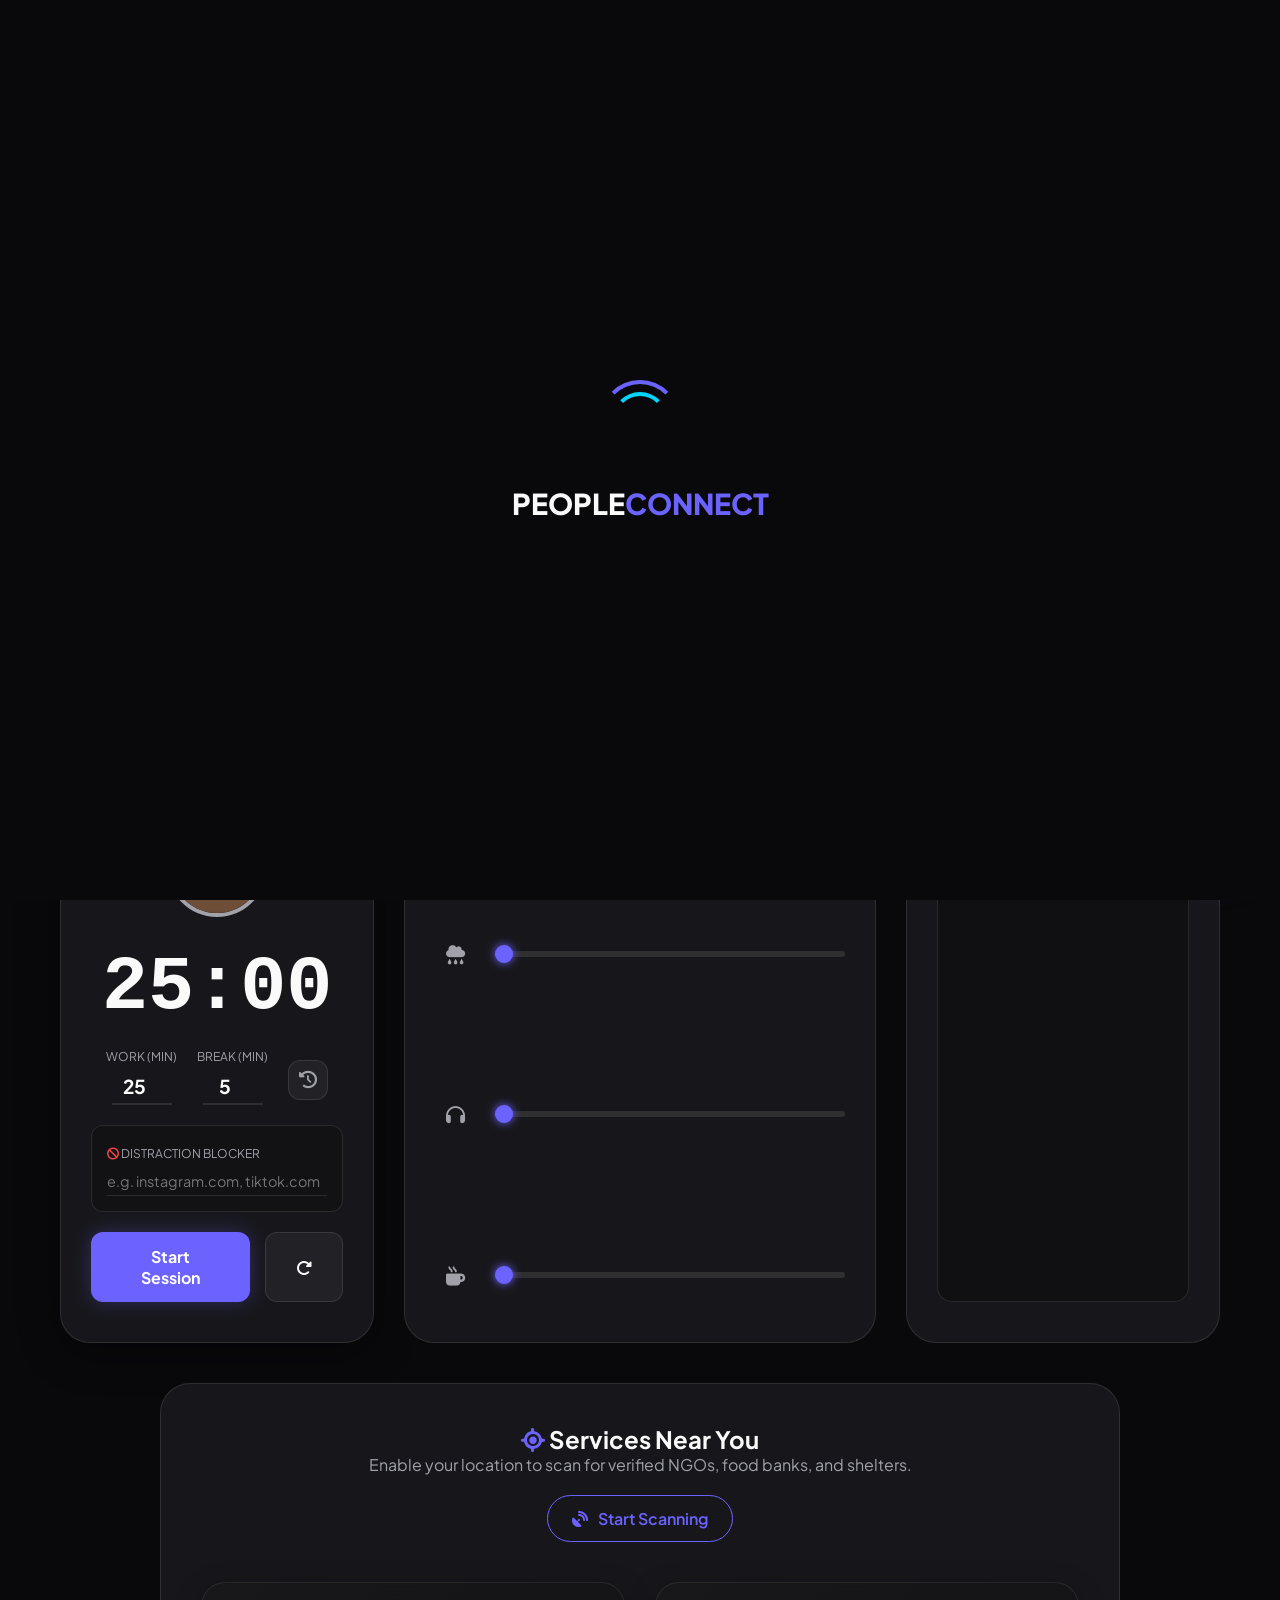
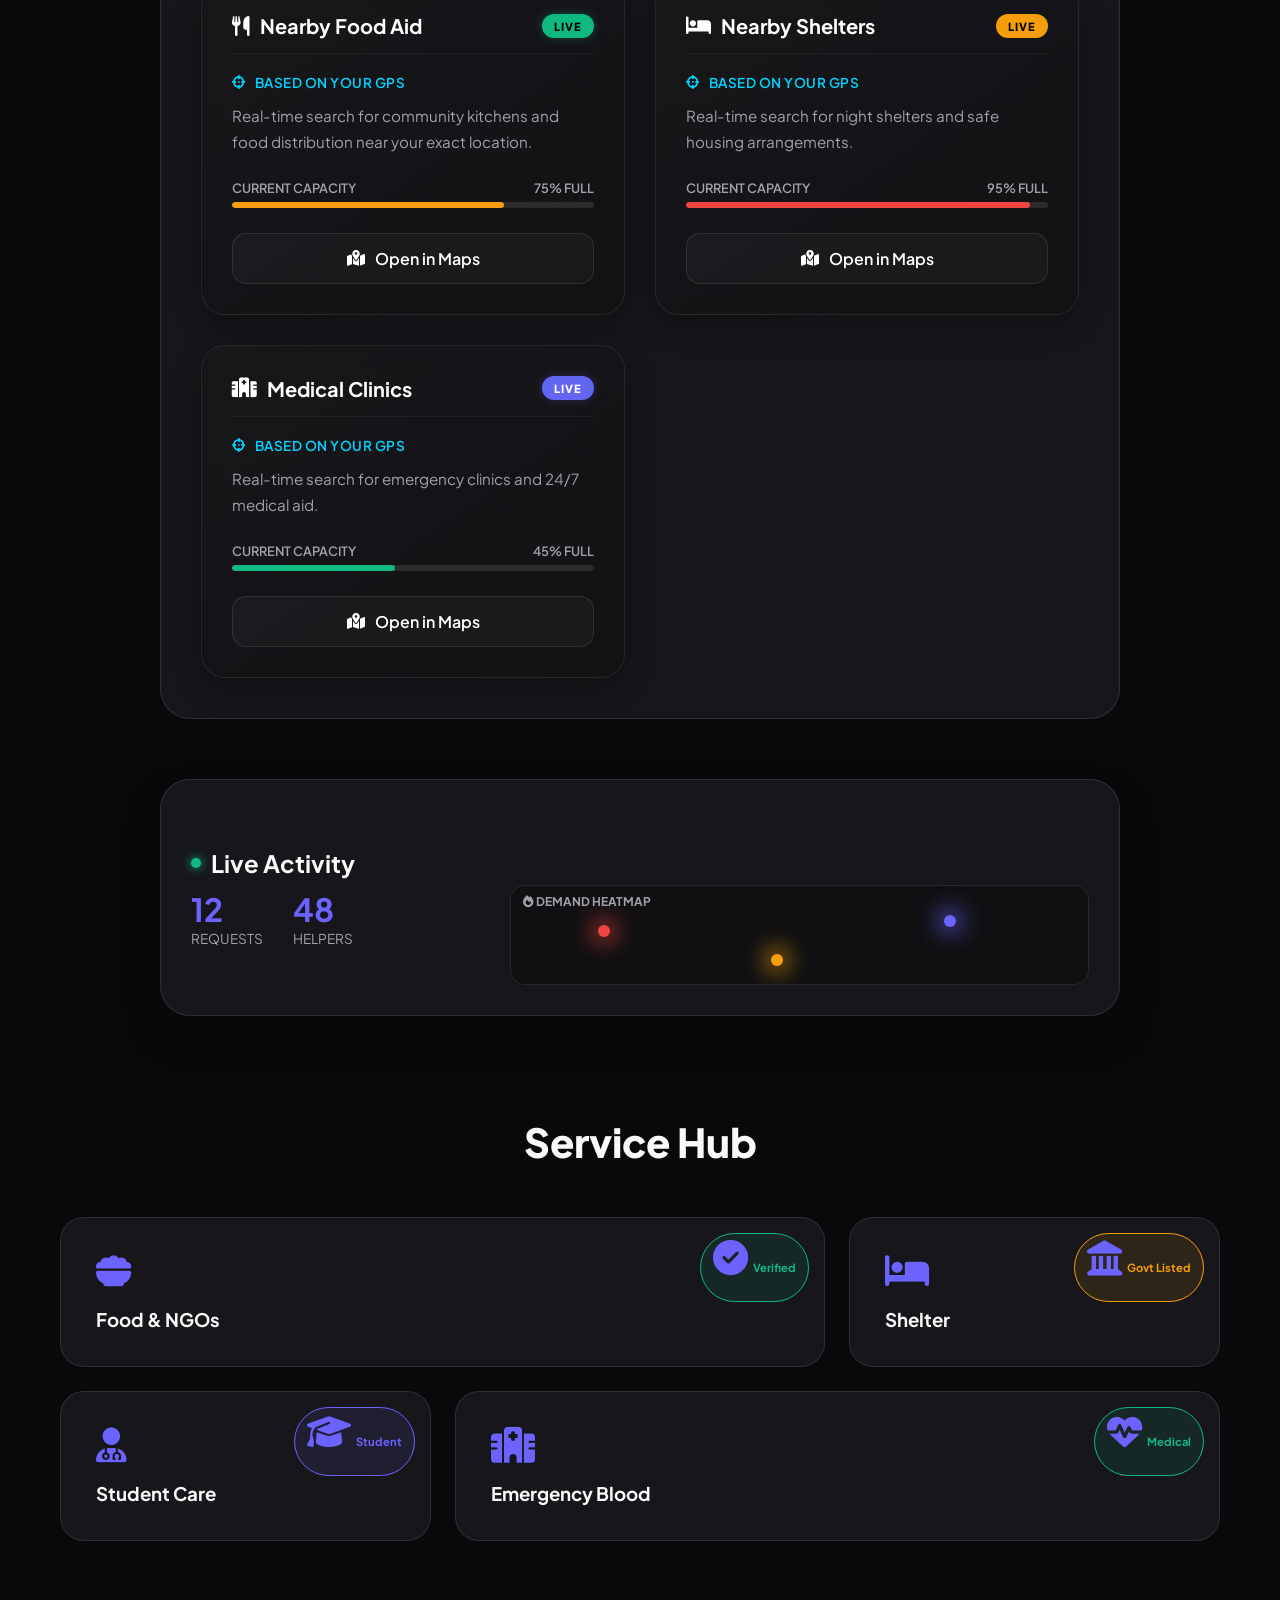
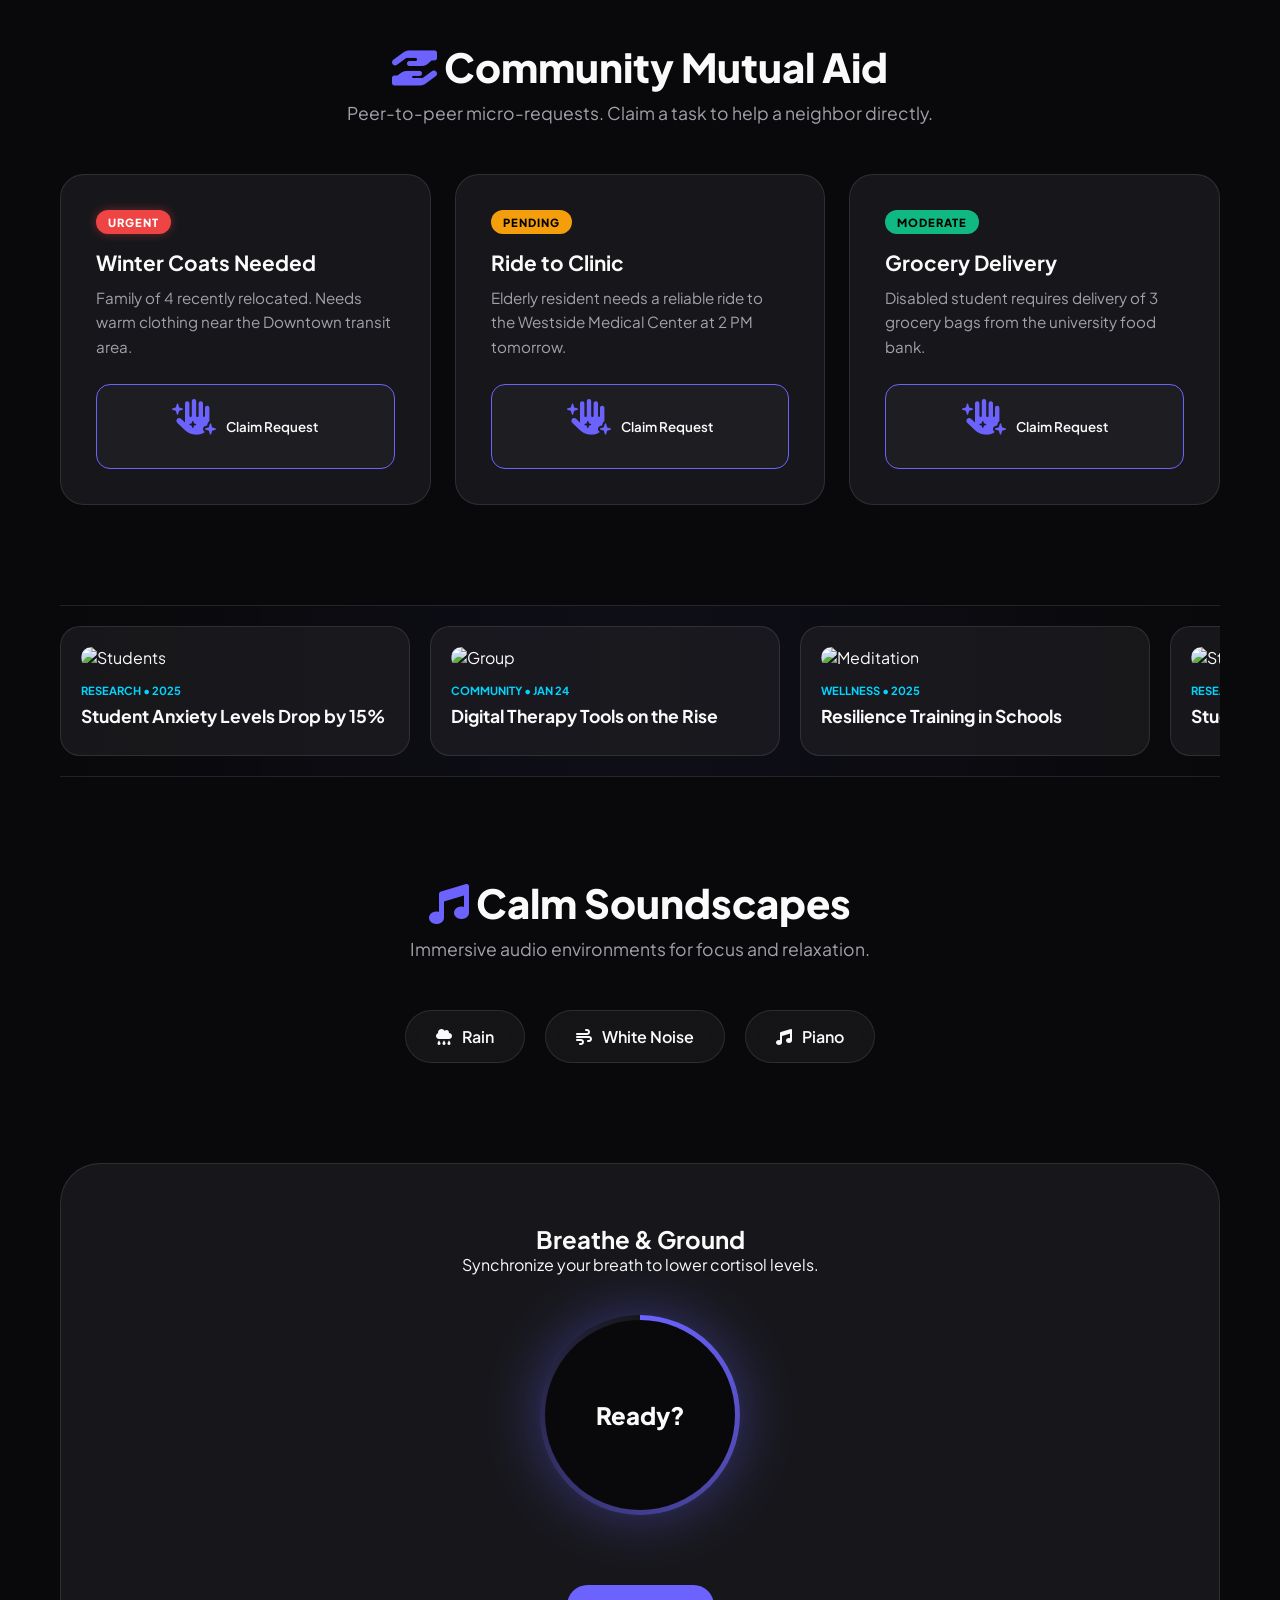
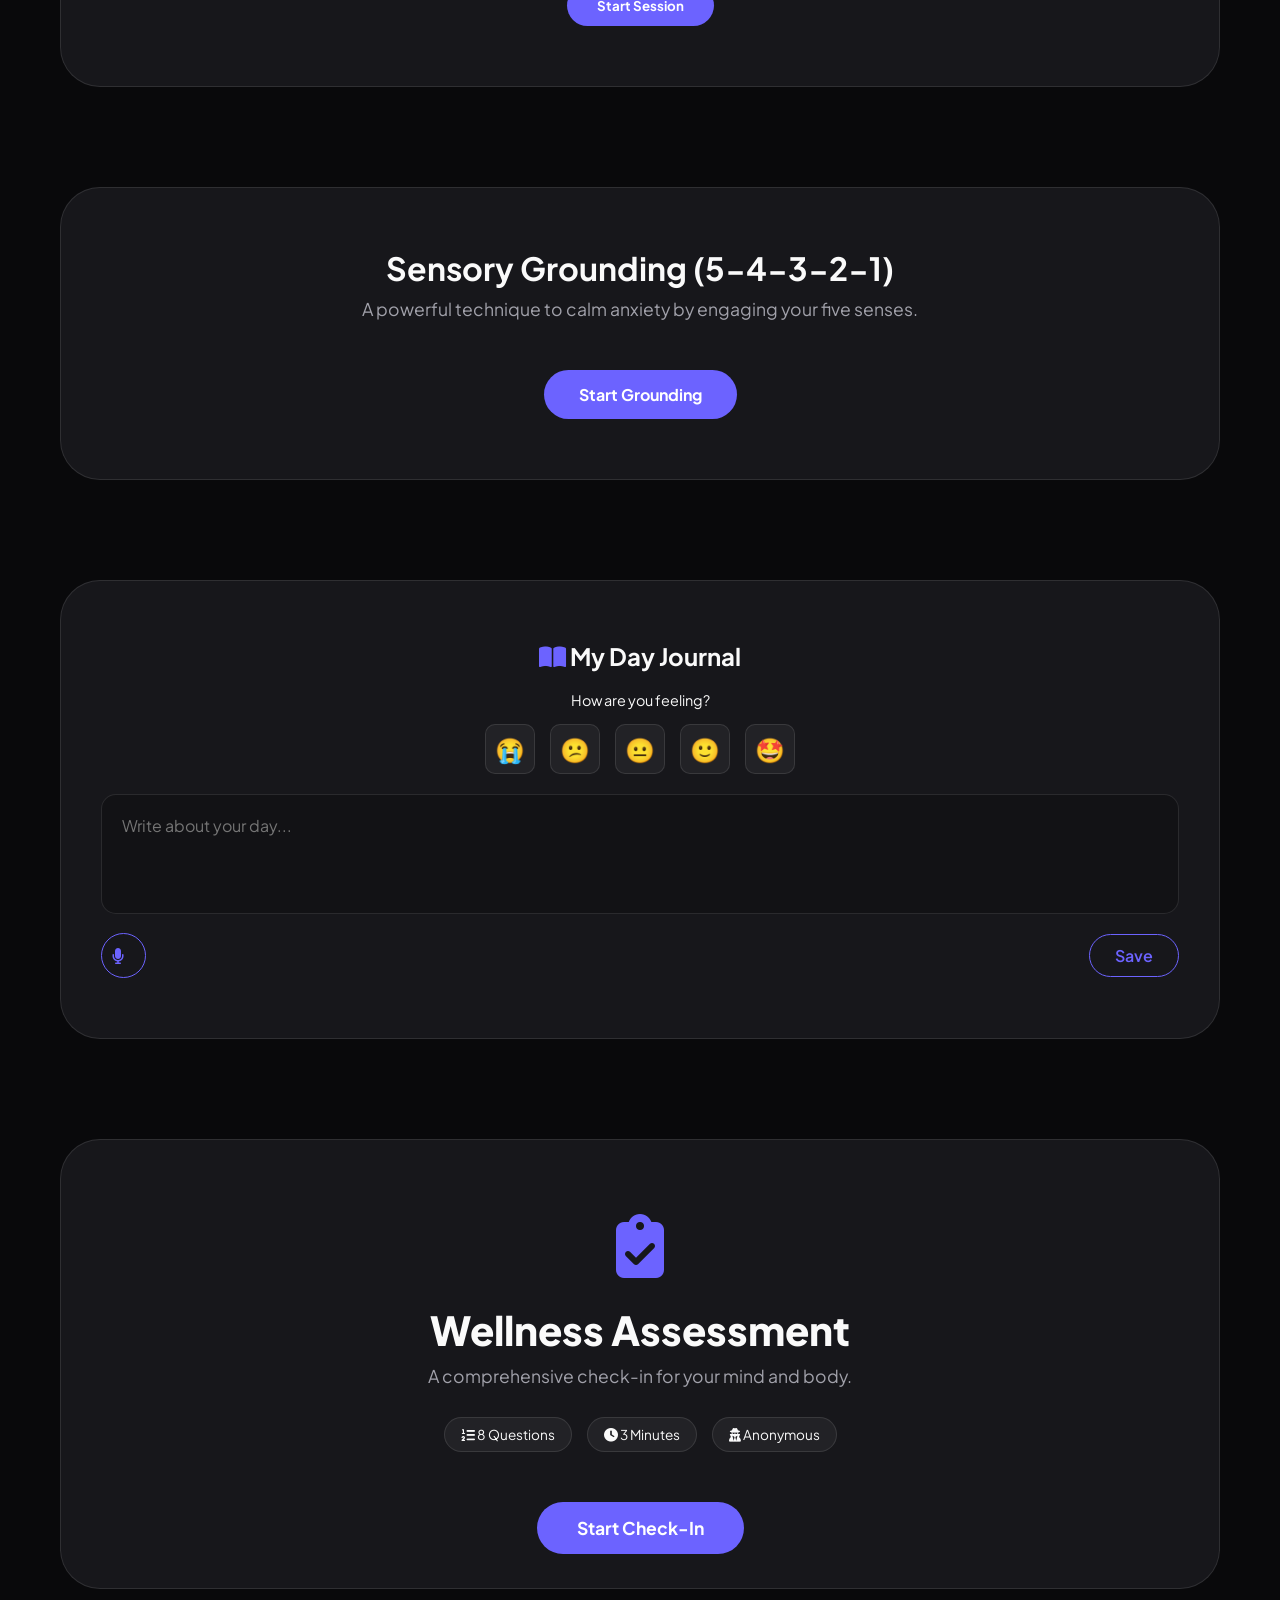
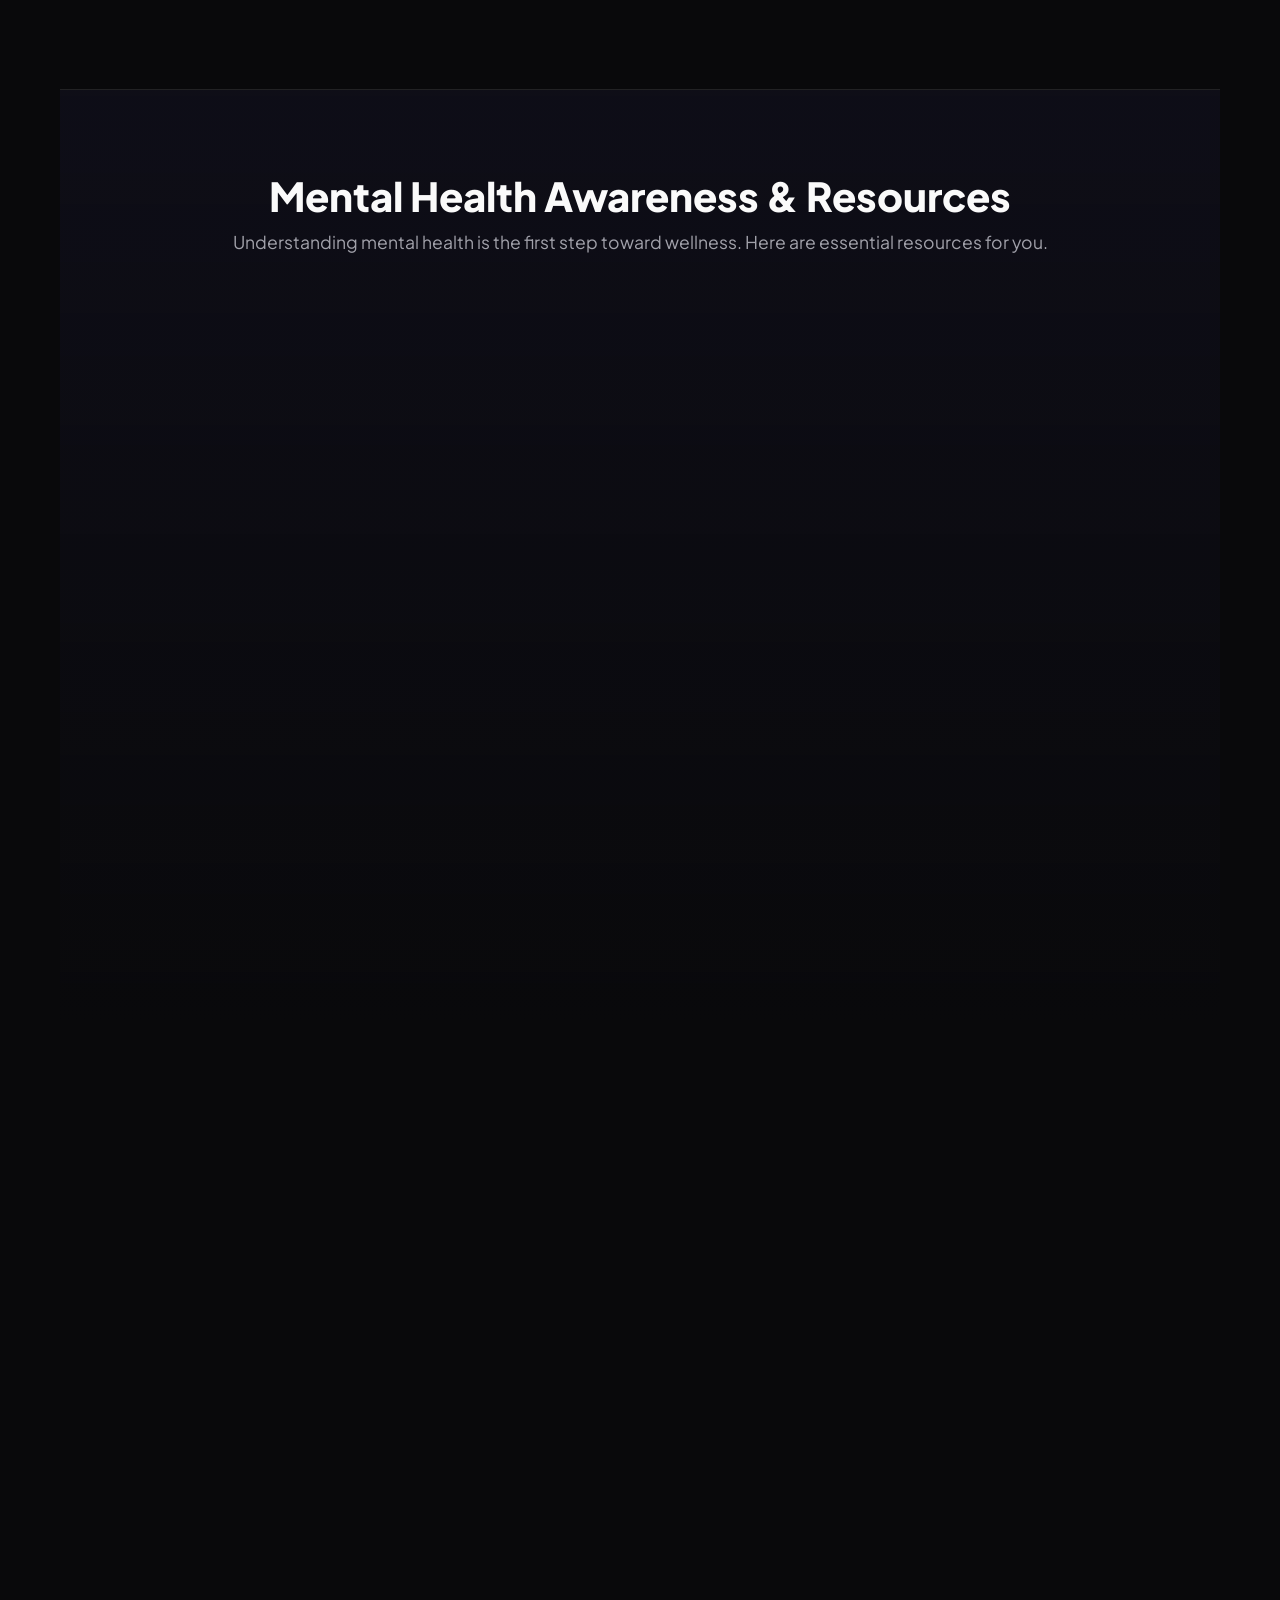
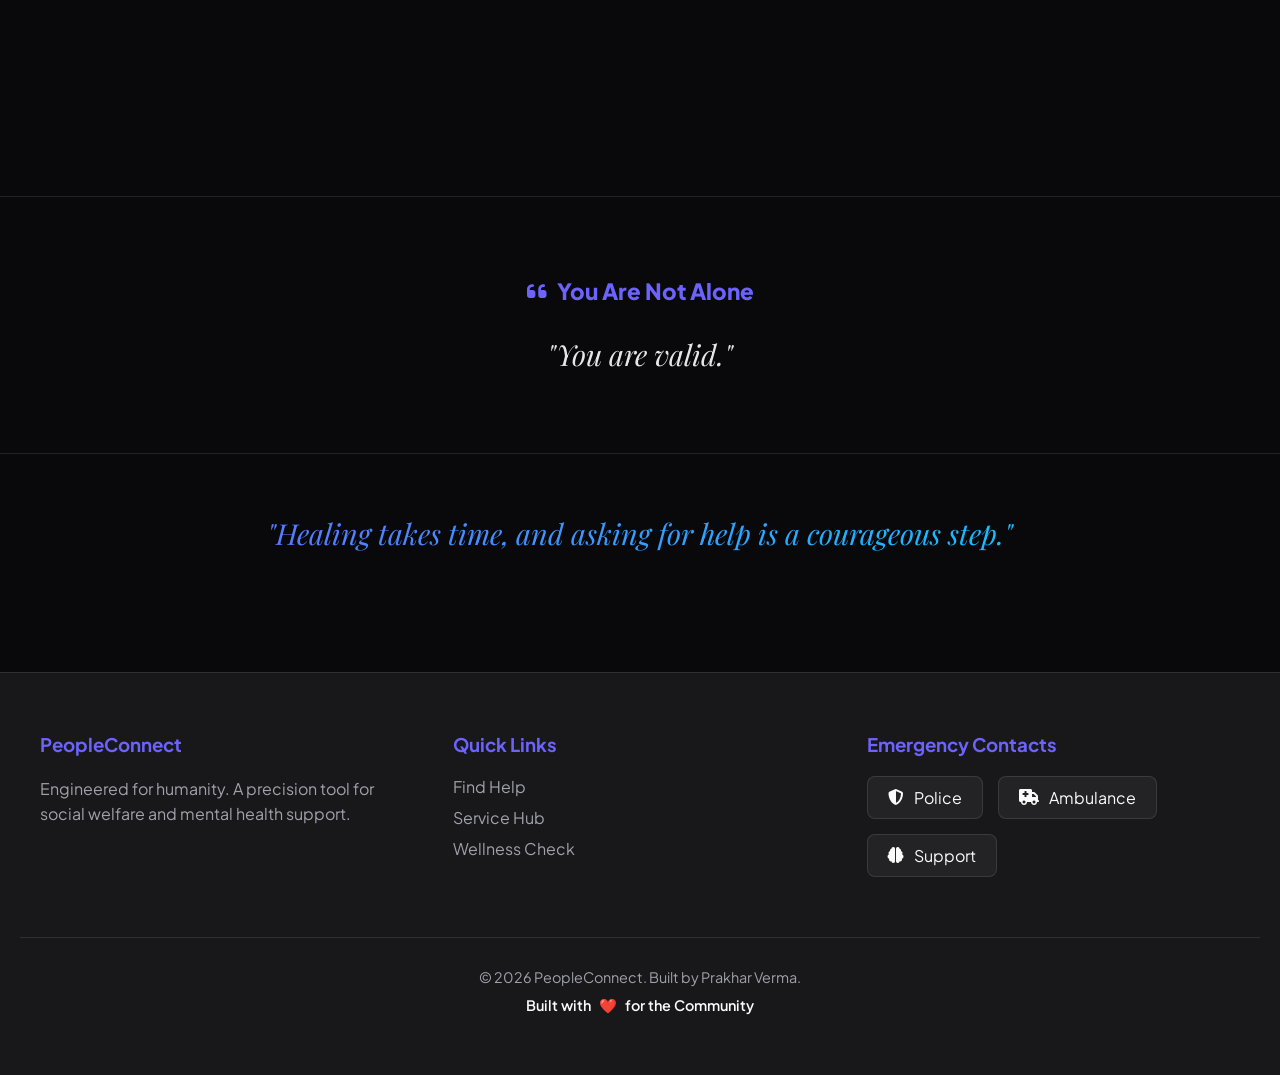
==== commit 87f4967d: "Update print statement from 'Hello' to 'Goodbye'" ====
--- a/index.html
+++ b/index.html
@@ -778,7 +778,7 @@
 
     </main>
 
-    <section id="creator" class="creator-section">
+    <!-- <section id="creator" class="creator-section">
         <div class="creator-container">
             <div class="creator-content slide-in-left">
                 <div class="creator-badge">MEET THE ARCHITECT</div>
@@ -811,7 +811,7 @@
                 </div>
             </div>
         </div>
-    </section>
+    </section> -->
 
     <section class="anon-wall">
         <div class="anon-title">
